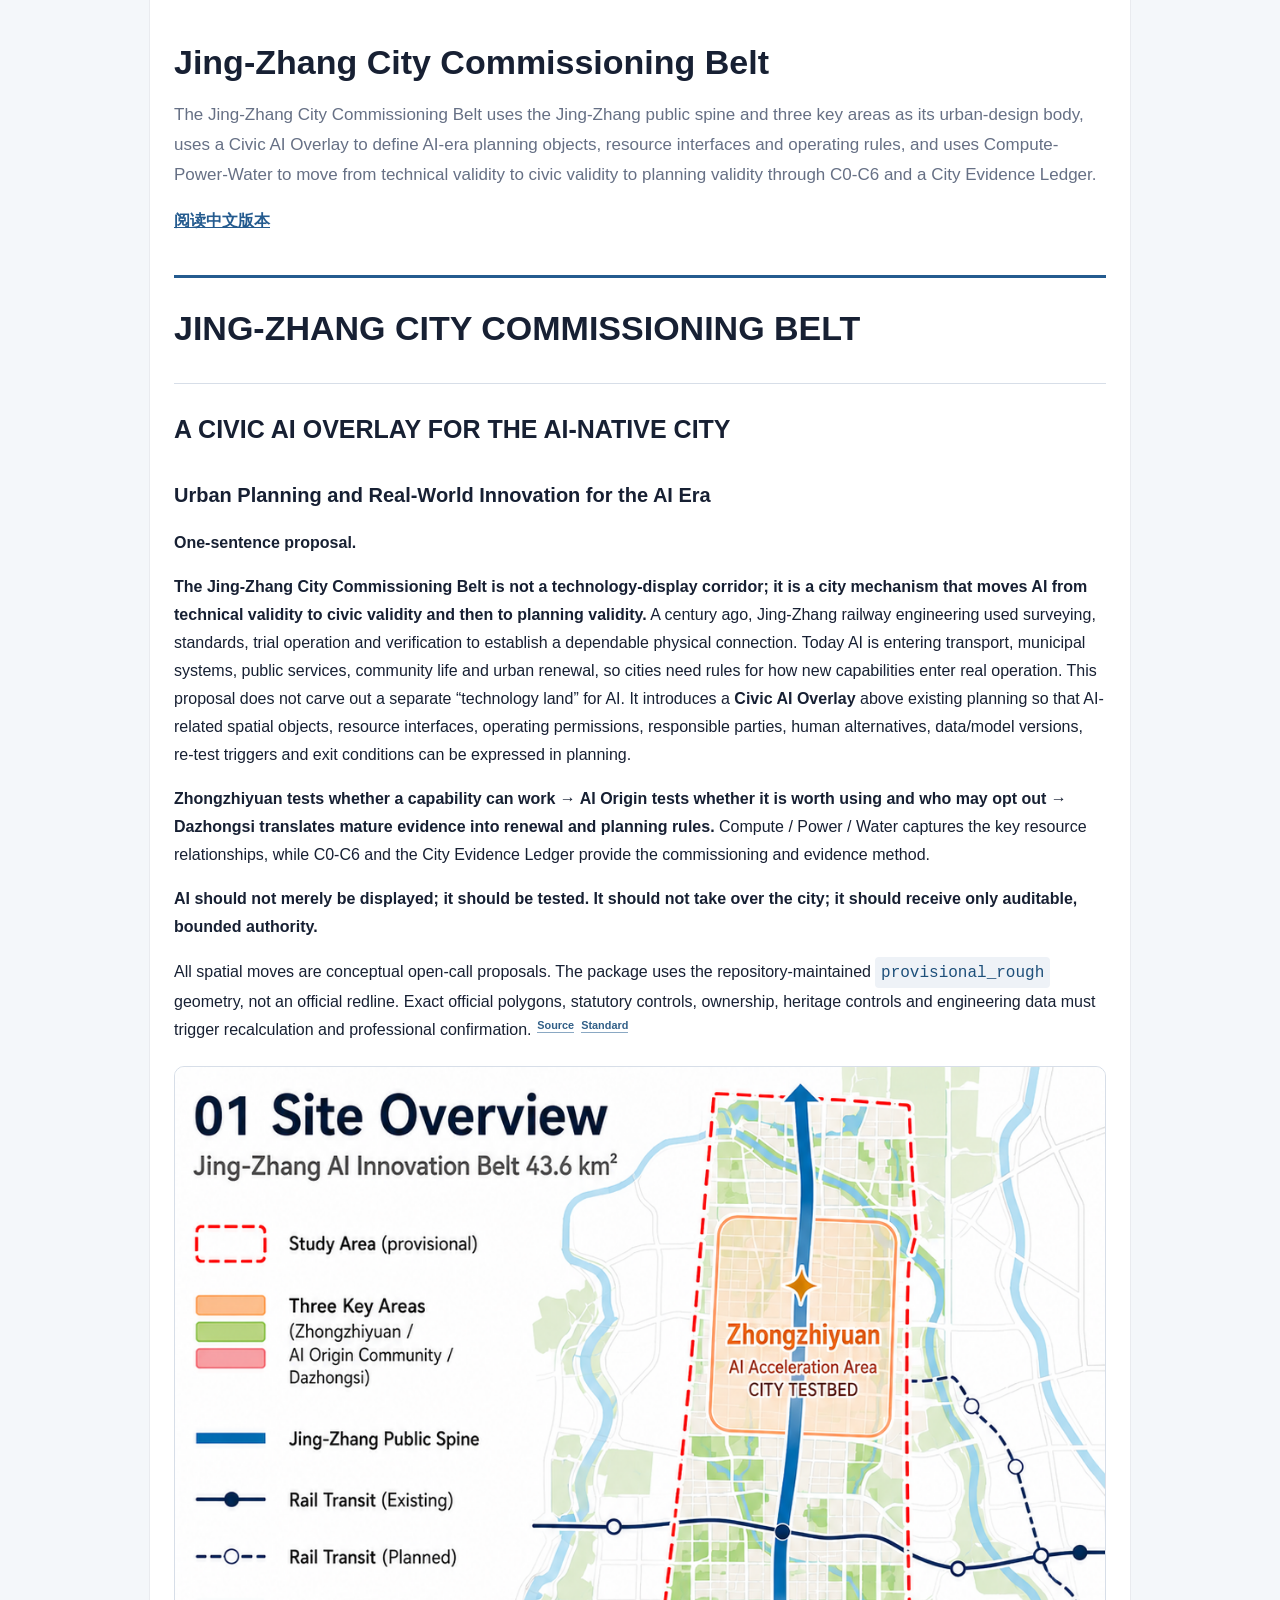
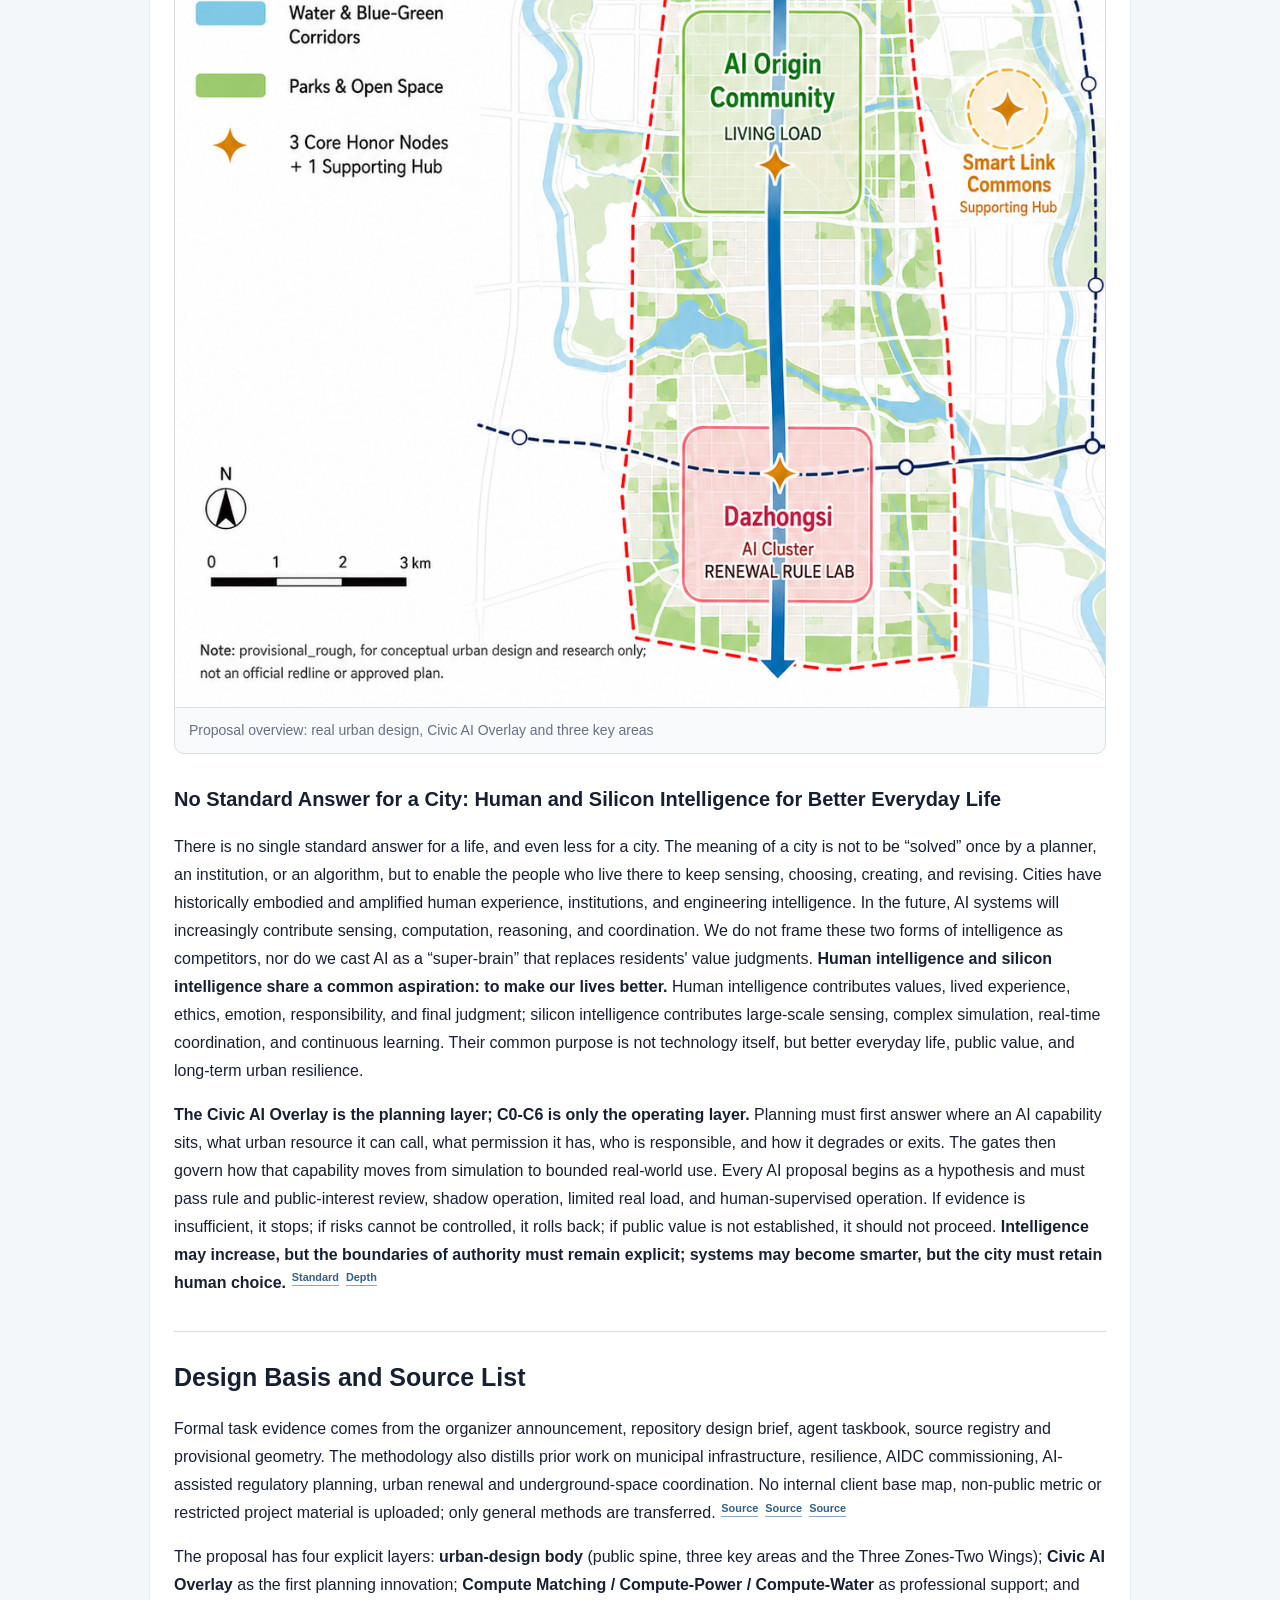
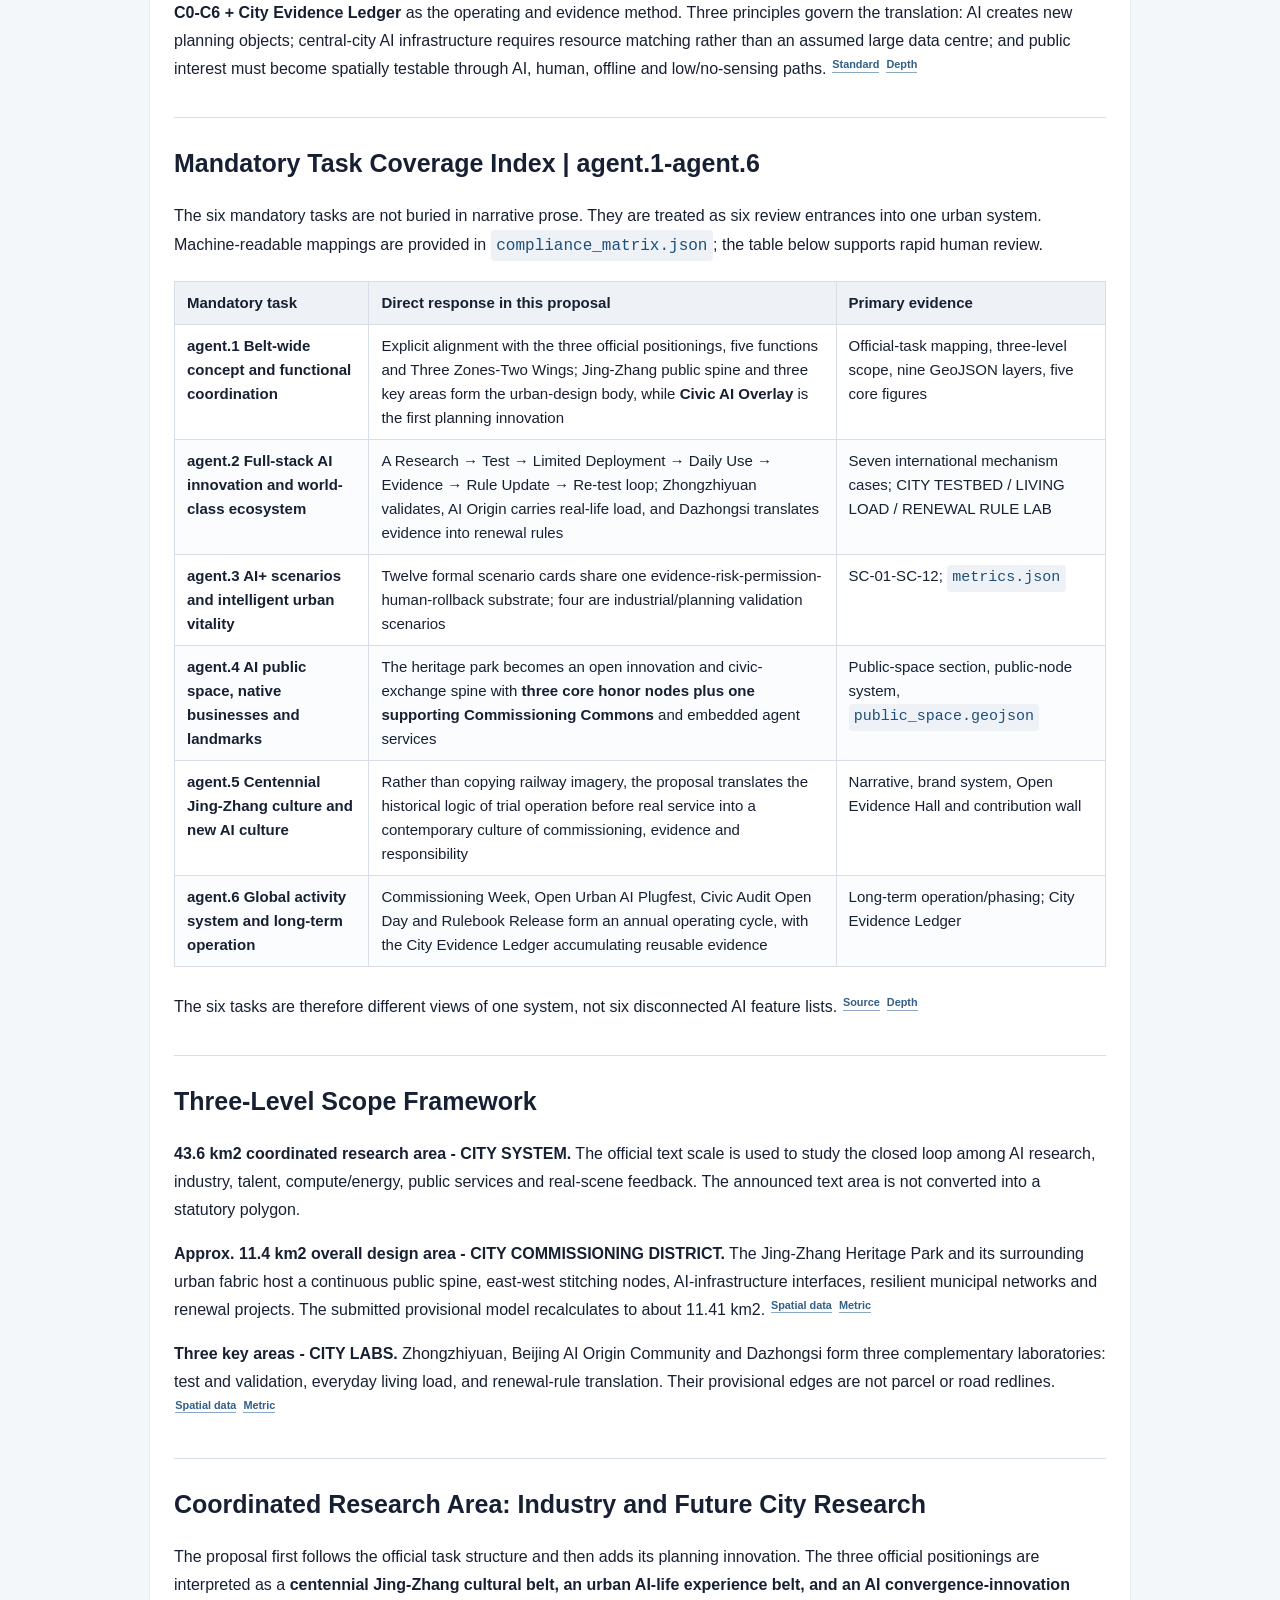
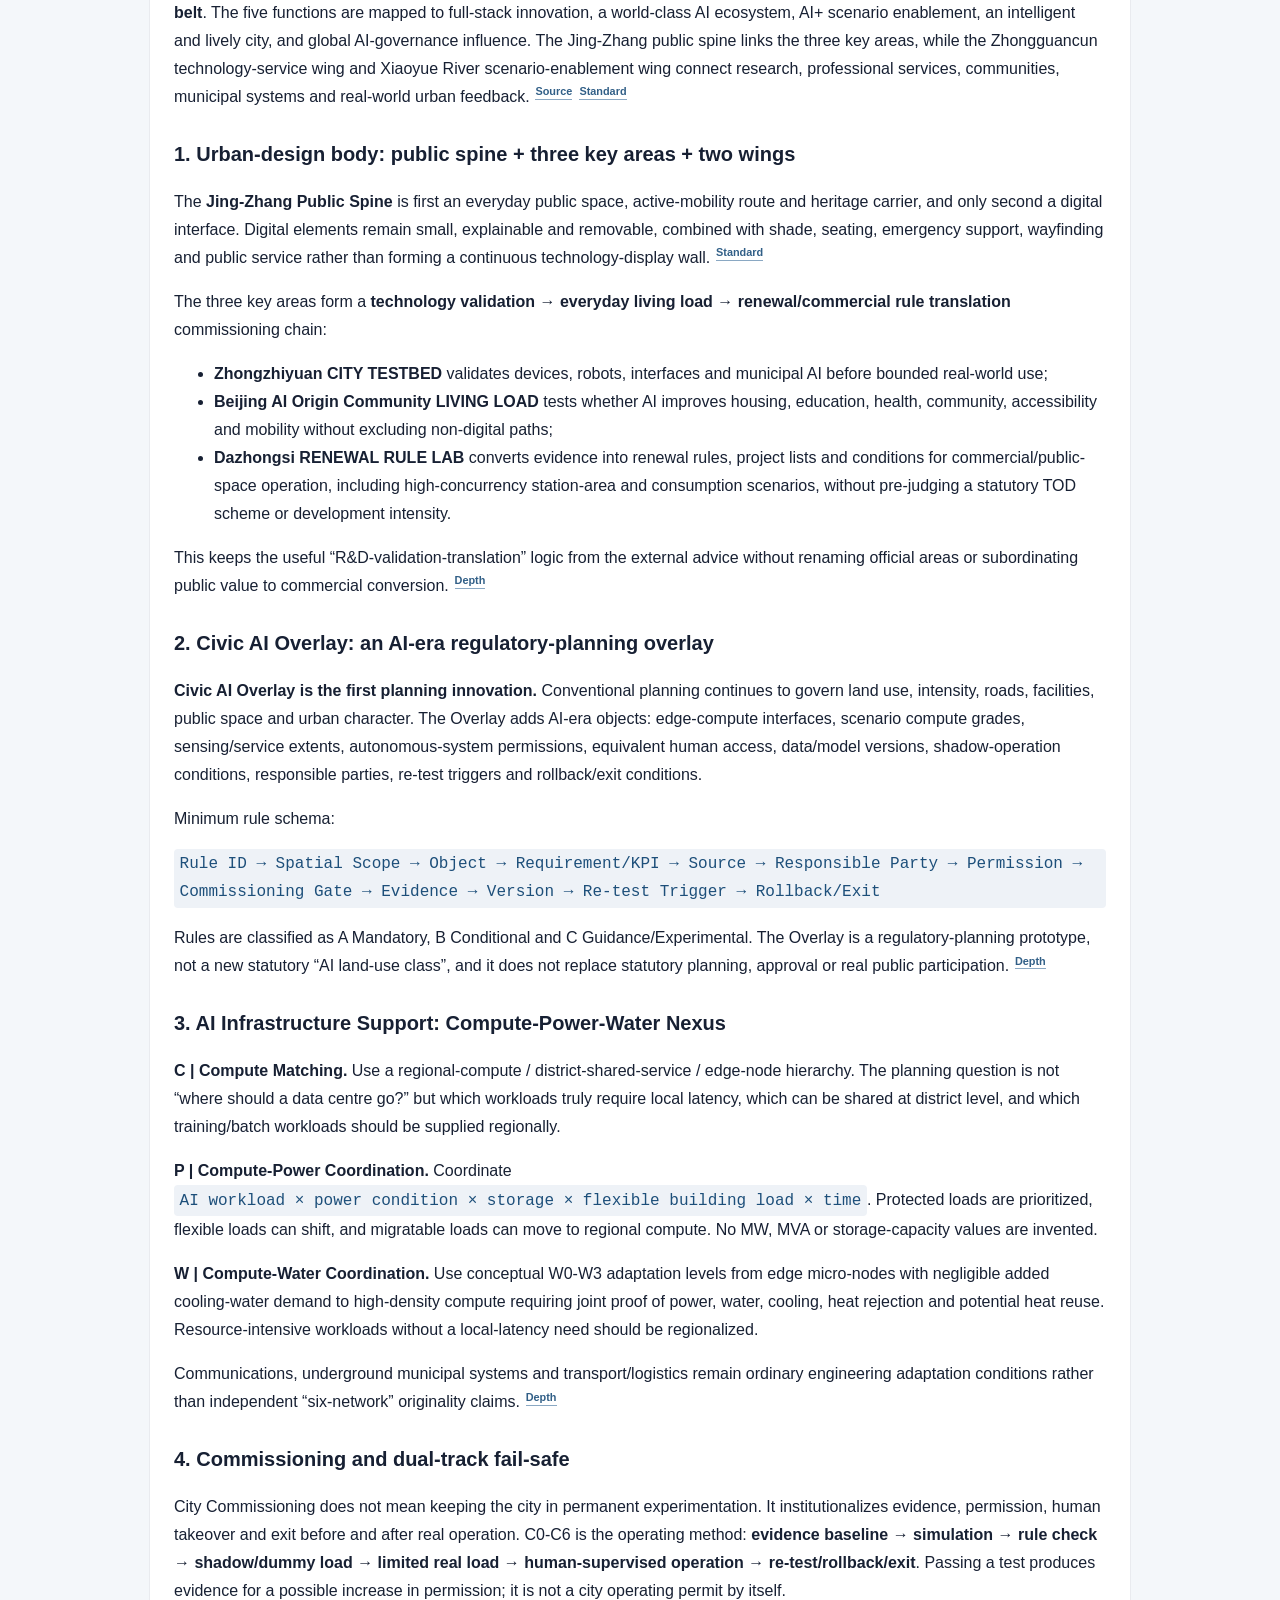
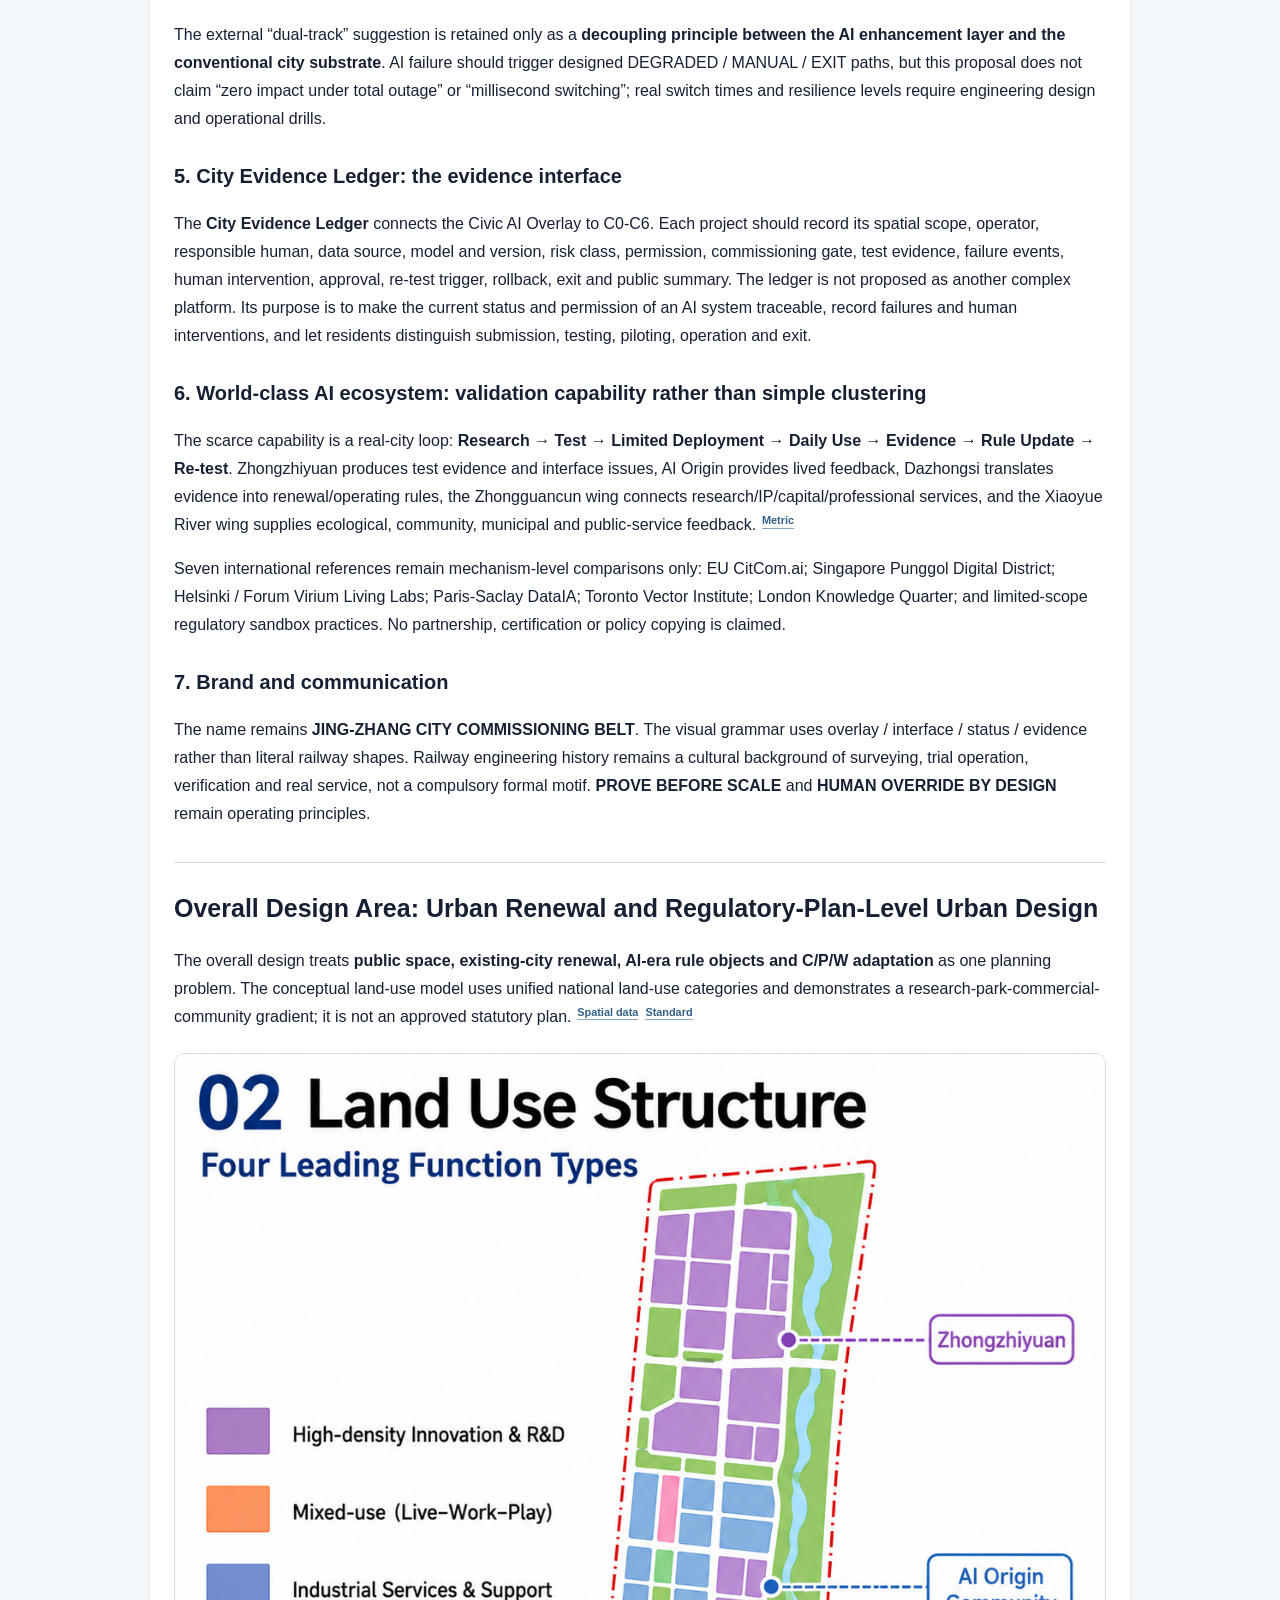
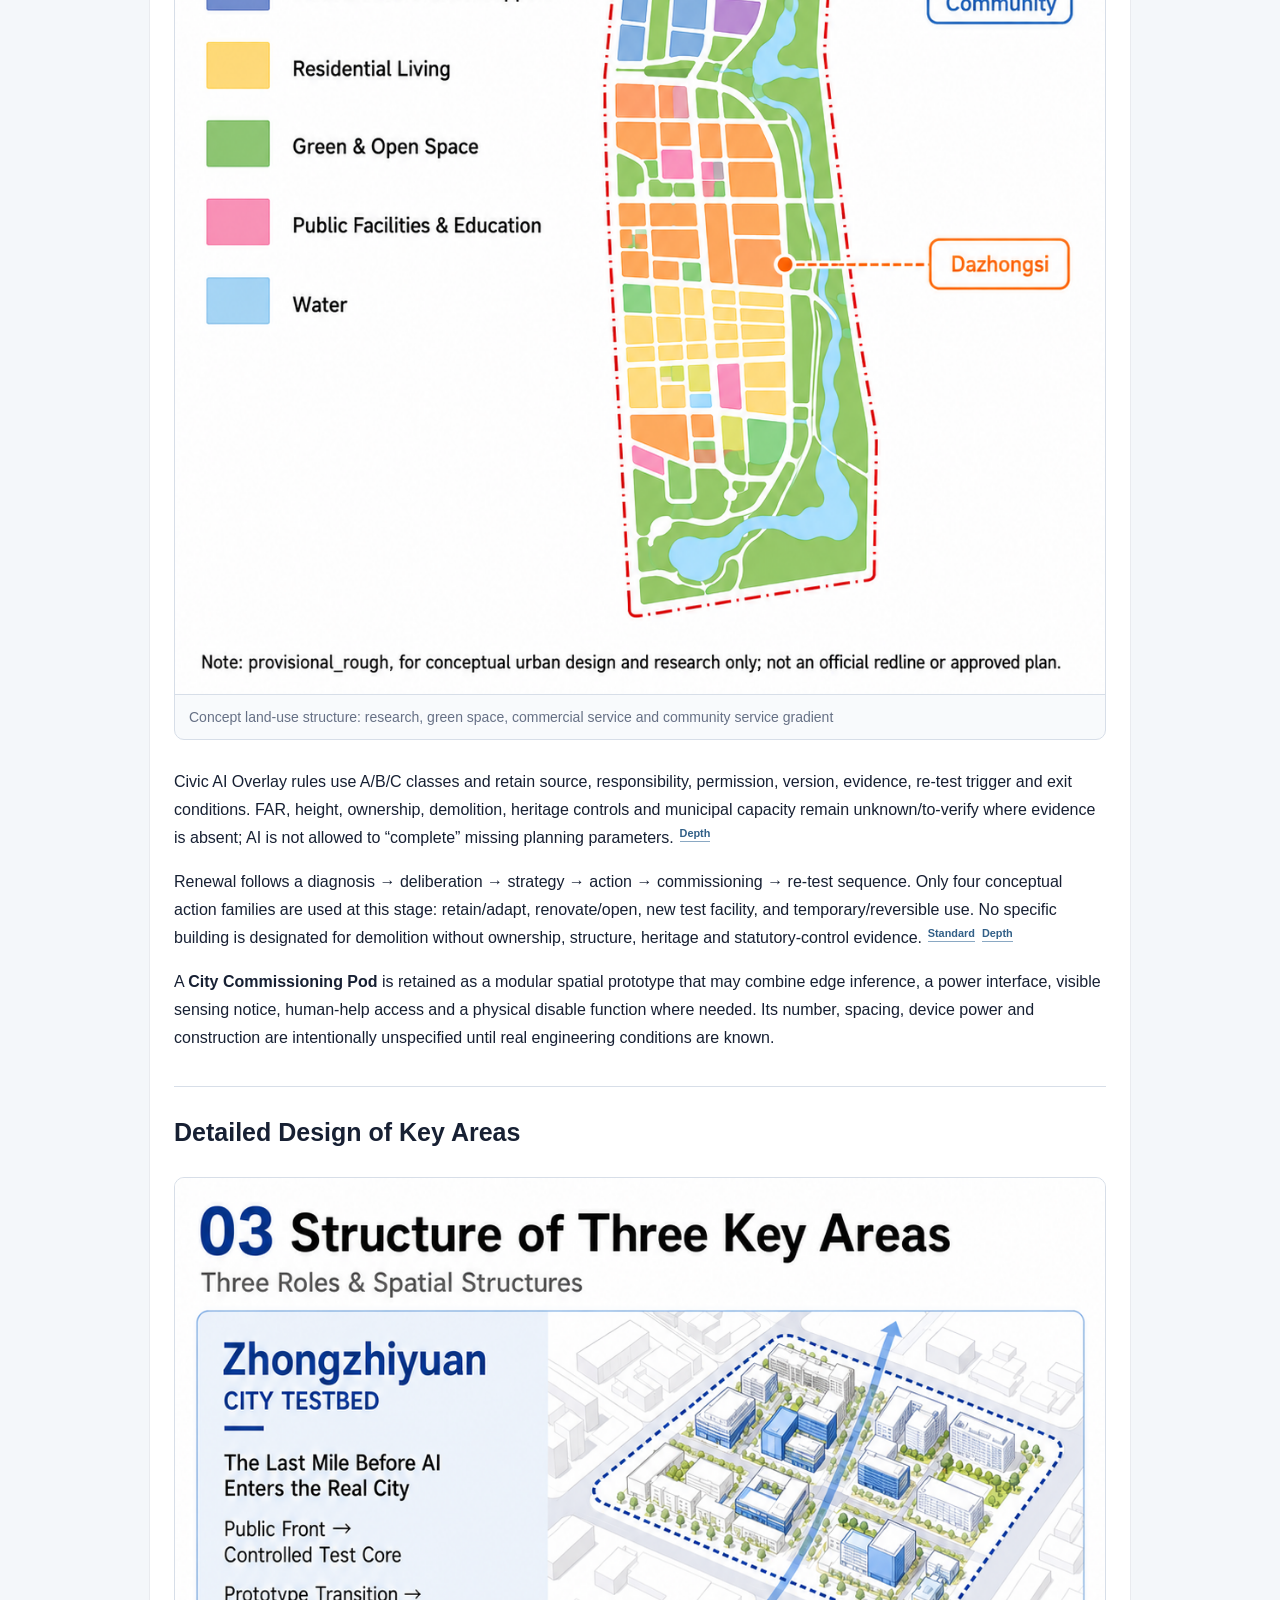
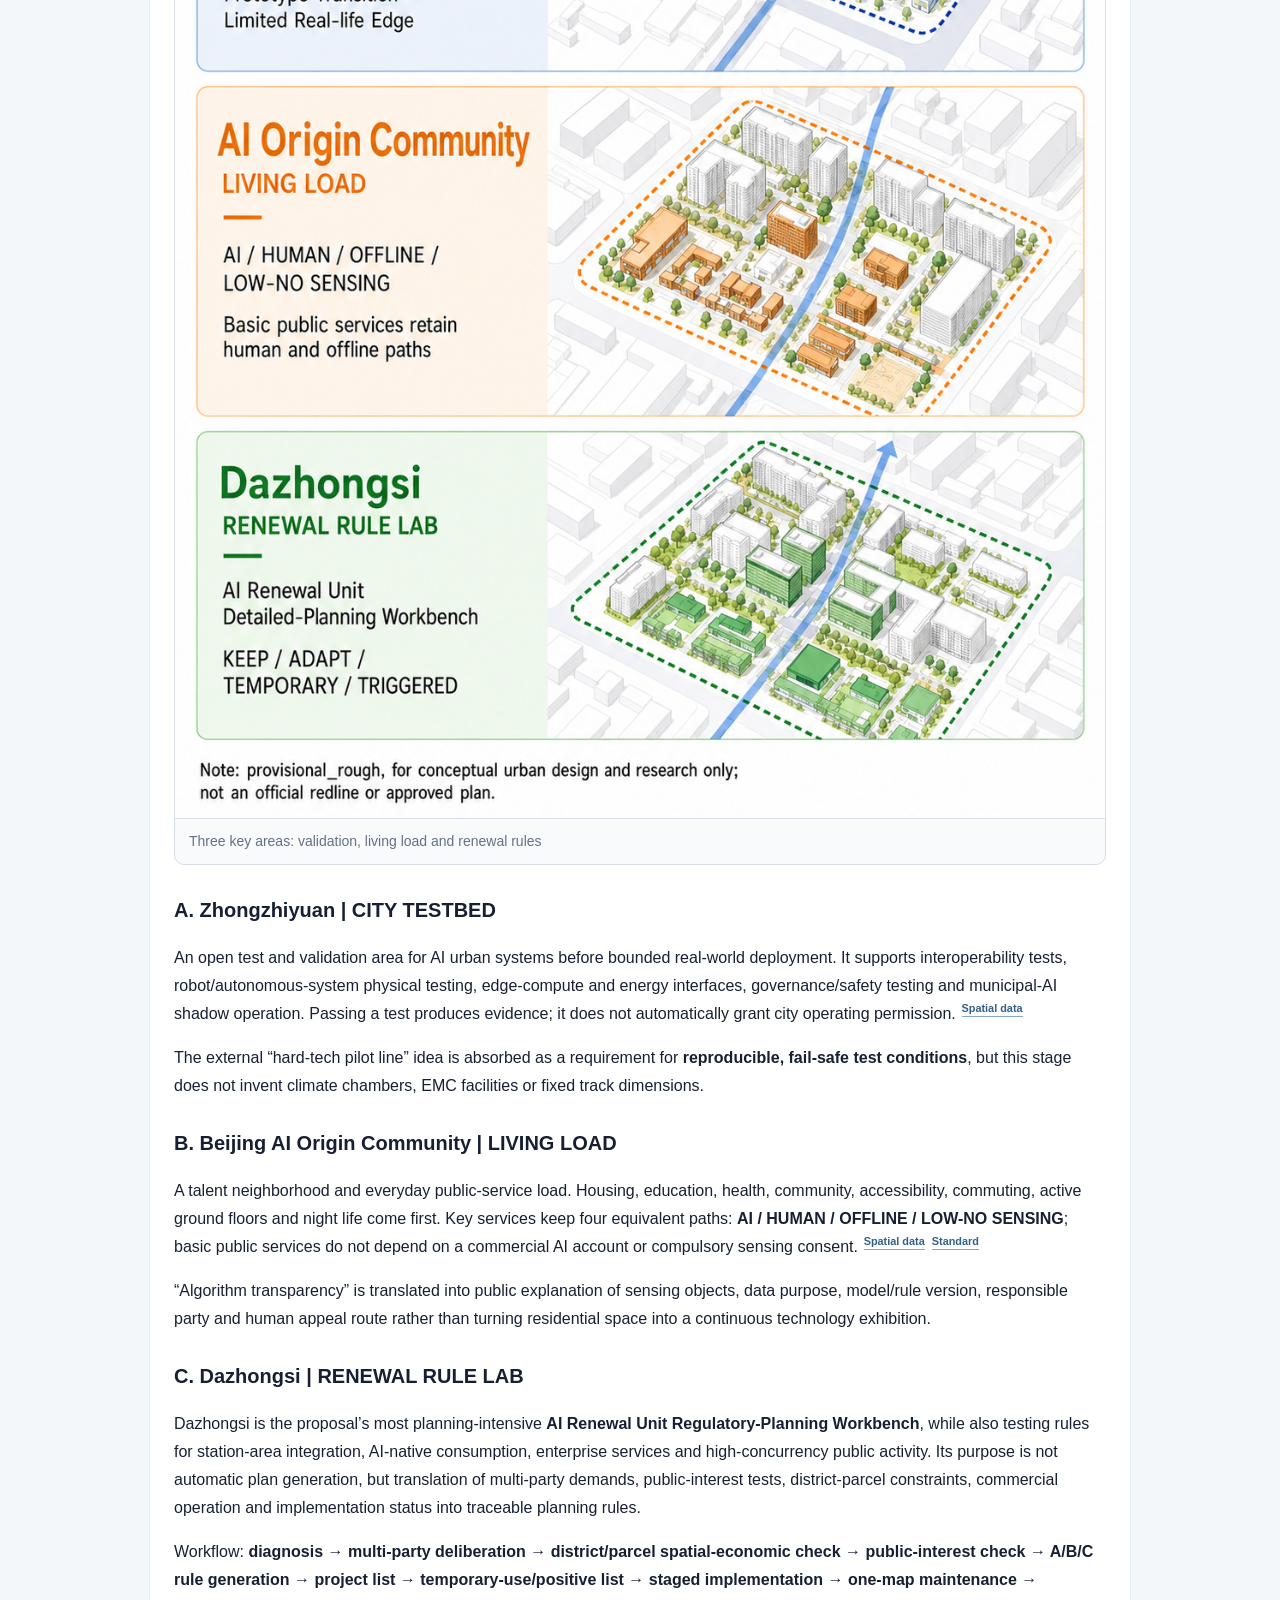
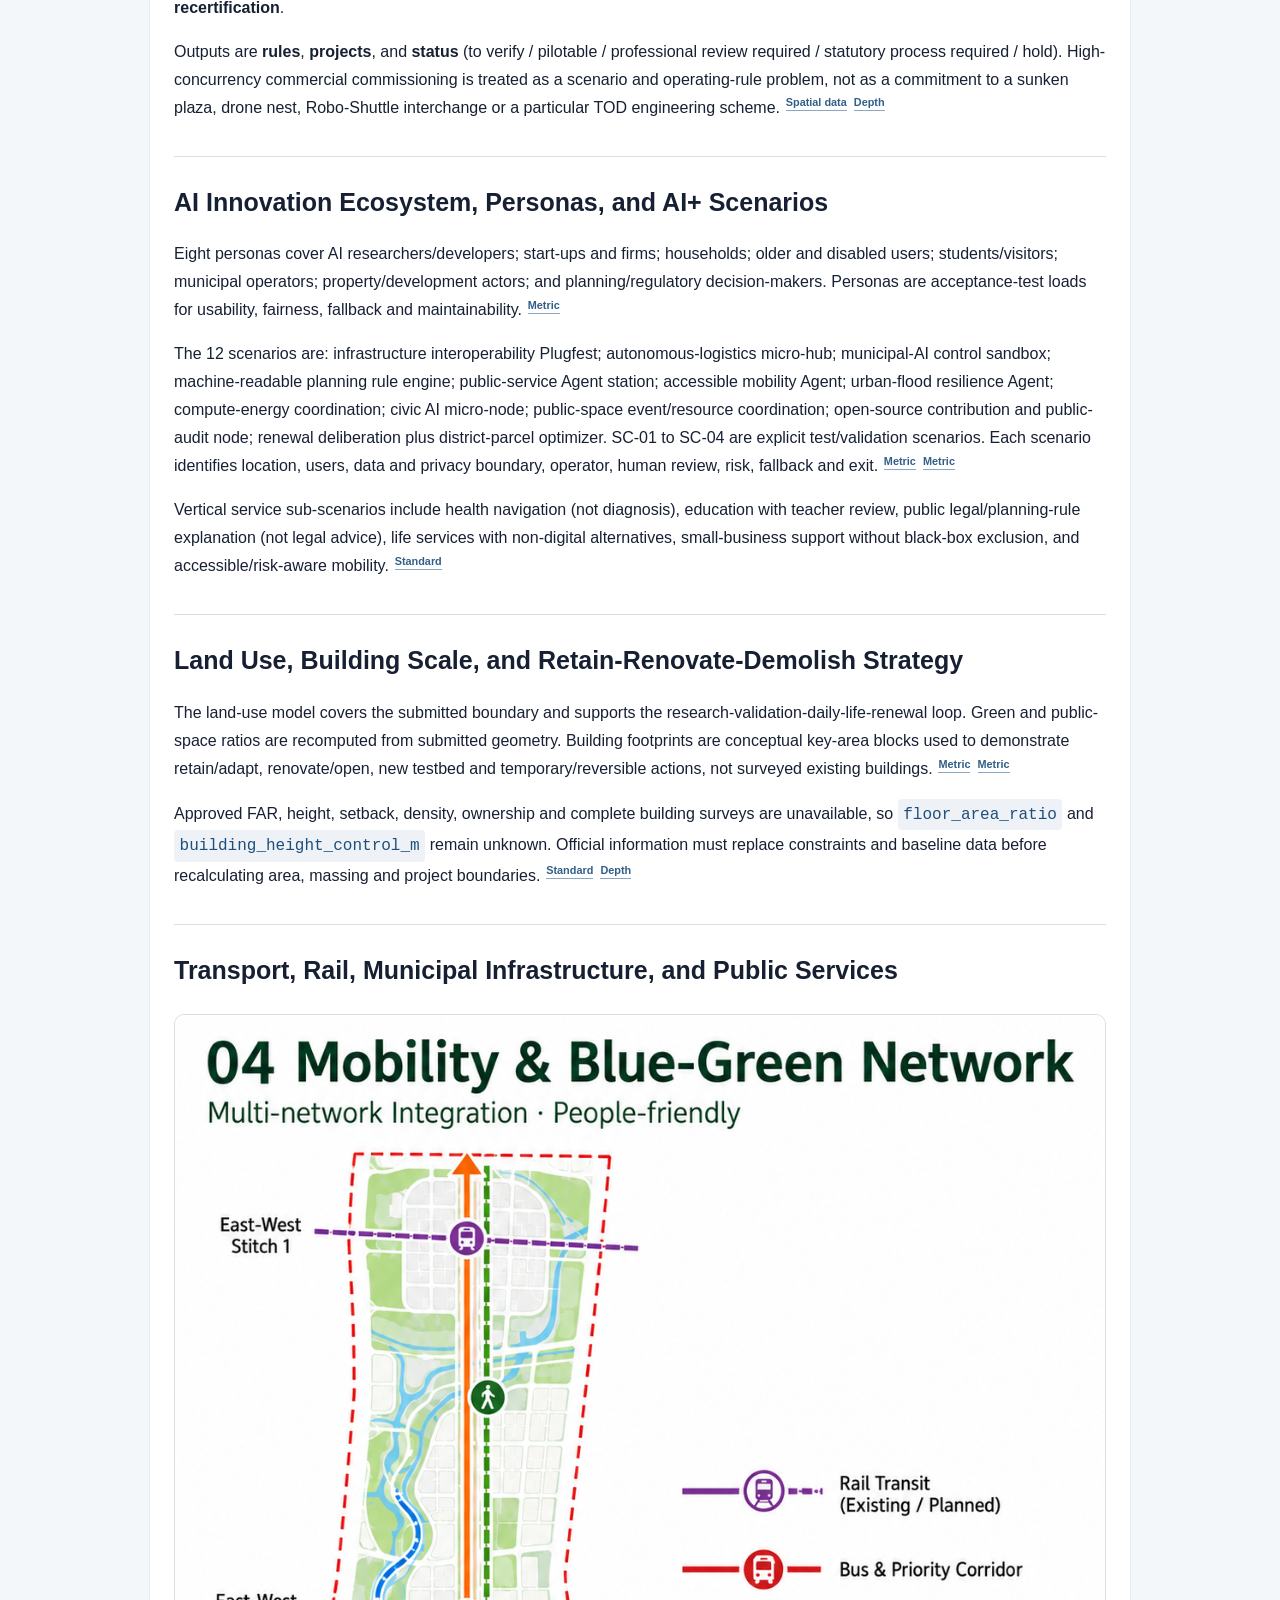
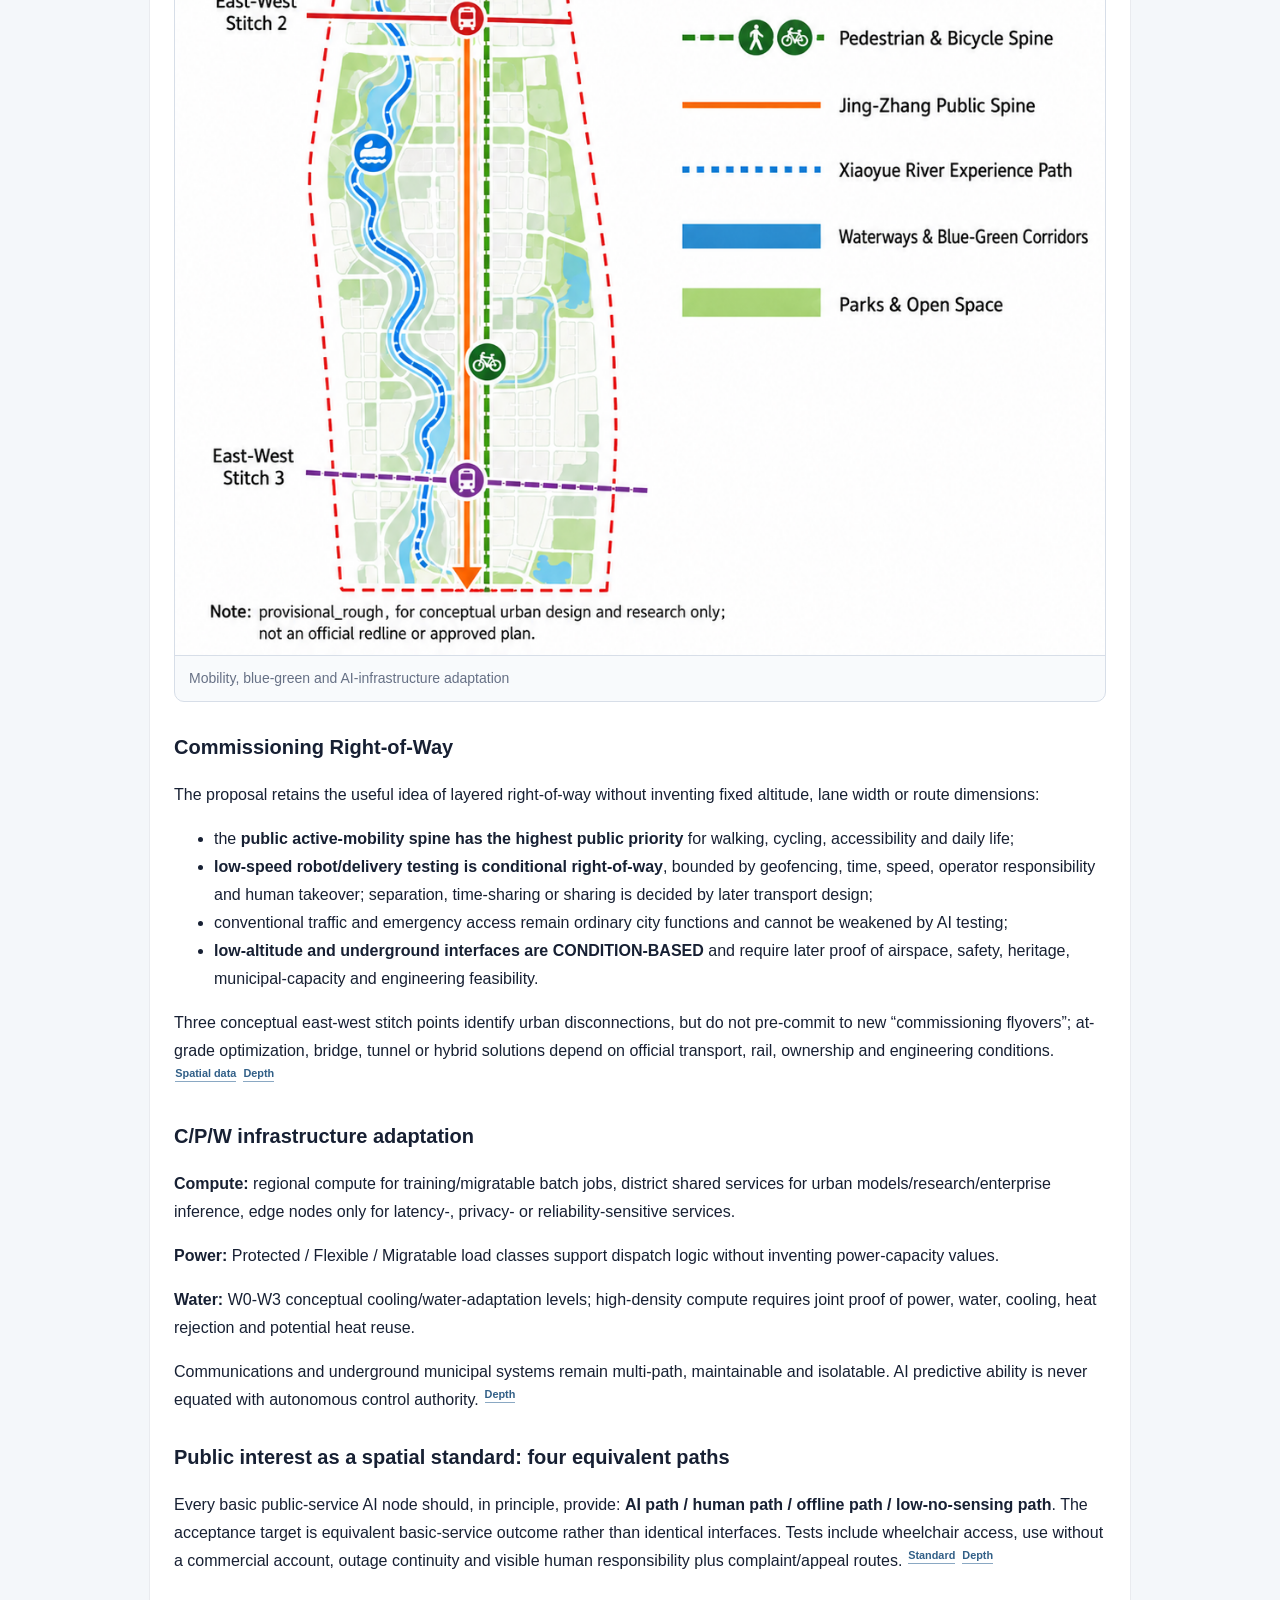
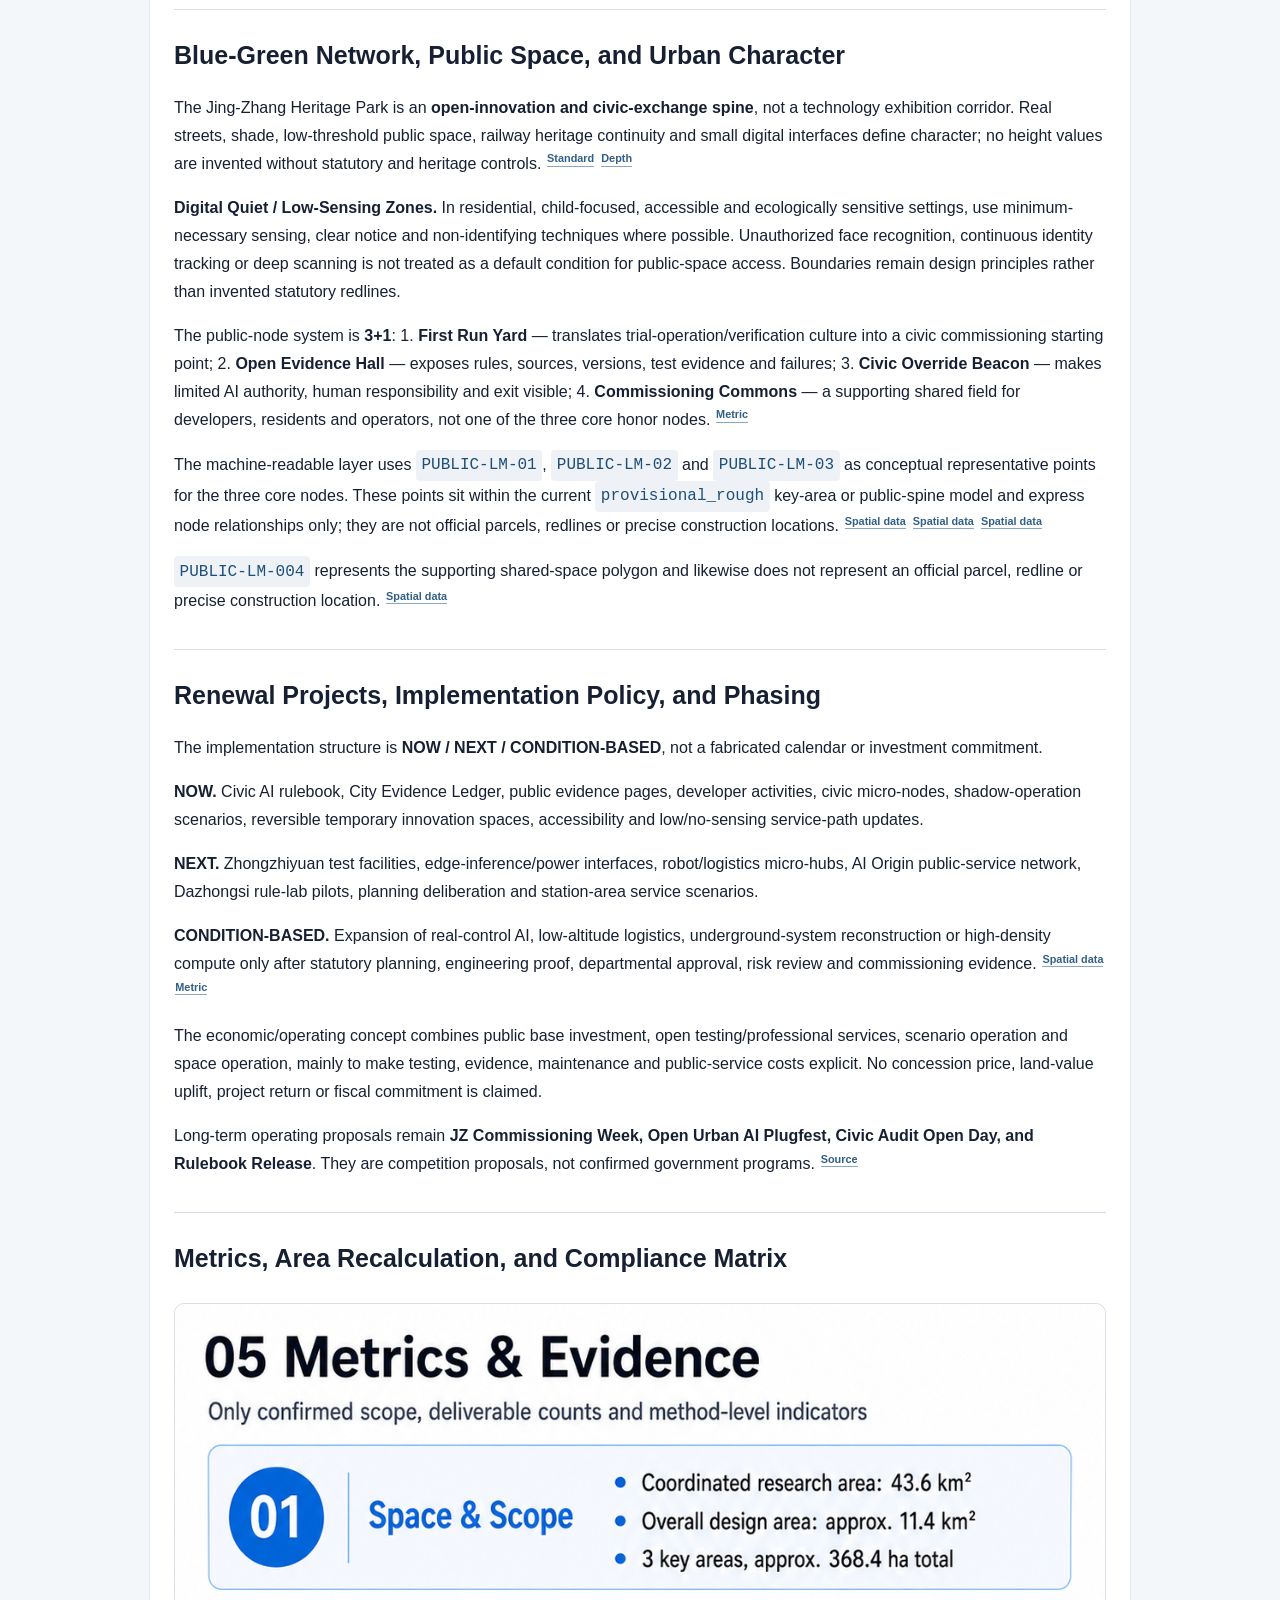
==== submissions/brittanistrehlowll-oss/jingzhang-city-commissioning-belt/report/proposal.en.html @ a5f5673f "Align landmark evidence with Jing-Zhang submission" ====
<!doctype html>
<html lang="en">
<head>
<meta charset="utf-8">
<meta name="viewport" content="width=device-width, initial-scale=1">
<title>Jing-Zhang City Commissioning Belt - proposal report</title>
<style>
:root {
  --ink: #172033;
  --muted: #667085;
  --line: #d7dee8;
  --paper: #ffffff;
  --bg: #f4f7fa;
  --accent: #245b8f;
}
* { box-sizing: border-box; }
body {
  margin: 0;
  font-family: -apple-system, BlinkMacSystemFont, "PingFang SC", "Microsoft YaHei", "Noto Sans CJK SC", sans-serif;
  color: var(--ink);
  background: var(--bg);
  line-height: 1.75;
}
main {
  max-width: 980px;
  margin: 0 auto;
  padding: 42px 24px 72px;
  background: var(--paper);
  min-height: 100vh;
  box-shadow: 0 0 0 1px rgba(23, 32, 51, 0.05);
}
.hero {
  border-bottom: 3px solid var(--accent);
  padding-bottom: 24px;
  margin-bottom: 30px;
}
h1 { font-size: 34px; line-height: 1.22; margin: 0 0 10px; }
h2 { font-size: 25px; margin: 34px 0 12px; border-top: 1px solid var(--line); padding-top: 24px; }
h3 { font-size: 20px; margin: 26px 0 10px; }
p, li { font-size: 16px; }
blockquote {
  margin: 18px 0;
  padding: 12px 18px;
  border-left: 4px solid var(--line);
  color: var(--muted);
  background: #f8fafc;
}
code {
  background: #eef2f7;
  color: #1d4f7a;
  padding: 0.1em 0.35em;
  border-radius: 4px;
}
:not(pre) > code {
  display: inline-block;
  max-width: 100%;
  overflow-wrap: anywhere;
  word-break: break-word;
}
.summary { color: var(--muted); font-size: 17px; }
.translation-link a { color: var(--accent); font-weight: 700; }
.proposal-table { margin: 20px 0 26px; overflow-x: auto; }
.proposal-table table {
  border-collapse: collapse;
  width: 100%;
  min-width: 520px;
  font-size: 15px;
}
.proposal-table th, .proposal-table td {
  border: 1px solid var(--line);
  padding: 9px 12px;
  text-align: left;
  vertical-align: top;
  line-height: 1.6;
}
.proposal-table th { background: #eef2f7; color: var(--ink); font-weight: 700; }
.proposal-table tbody tr:nth-child(even) { background: #fafcfe; }
.proposal-table .align-center { text-align: center; }
.proposal-table .align-right { text-align: right; }
.proposal-figure {
  margin: 22px 0 28px;
  border: 1px solid var(--line);
  border-radius: 10px;
  overflow: hidden;
  background: #f8fafc;
}
.proposal-figure img {
  display: block;
  width: 100%;
  height: auto;
}
.proposal-figure figcaption {
  padding: 10px 14px;
  color: var(--muted);
  border-top: 1px solid var(--line);
  font-size: 14px;
}
.evidence {
  display: inline-flex;
  align-items: center;
  white-space: nowrap;
  margin: 0 0.12em;
  border-bottom: 1px solid #8aa8c3;
  color: #315f87;
  font-size: 0.68em;
  font-weight: 650;
  line-height: 1.35;
  vertical-align: super;
}
@media (max-width: 720px) {
  main { padding: 26px 16px 52px; }
  h1 { font-size: 26px; }
  h2 { font-size: 21px; }
}
</style>
</head>
<body>
<main>
<section class="hero">
<h1>Jing-Zhang City Commissioning Belt</h1>
<p class="summary">The Jing-Zhang City Commissioning Belt uses the Jing-Zhang public spine and three key areas as its urban-design body, uses a Civic AI Overlay to define AI-era planning objects, resource interfaces and operating rules, and uses Compute-Power-Water to move from technical validity to civic validity to planning validity through C0-C6 and a City Evidence Ledger.</p>
<p class="translation-link"><a href="proposal.html">阅读中文版本</a></p>
</section>
<h1>JING-ZHANG CITY COMMISSIONING BELT</h1>
<h2>A CIVIC AI OVERLAY FOR THE AI-NATIVE CITY</h2>
<h3>Urban Planning and Real-World Innovation for the AI Era</h3>
<p><strong>One-sentence proposal.</strong></p>
<p><strong>The Jing-Zhang City Commissioning Belt is not a technology-display corridor; it is a city mechanism that moves AI from technical validity to civic validity and then to planning validity.</strong> A century ago, Jing-Zhang railway engineering used surveying, standards, trial operation and verification to establish a dependable physical connection. Today AI is entering transport, municipal systems, public services, community life and urban renewal, so cities need rules for how new capabilities enter real operation. This proposal does not carve out a separate “technology land” for AI. It introduces a <strong>Civic AI Overlay</strong> above existing planning so that AI-related spatial objects, resource interfaces, operating permissions, responsible parties, human alternatives, data/model versions, re-test triggers and exit conditions can be expressed in planning.</p>
<p><strong>Zhongzhiyuan tests whether a capability can work → AI Origin tests whether it is worth using and who may opt out → Dazhongsi translates mature evidence into renewal and planning rules.</strong> Compute / Power / Water captures the key resource relationships, while C0-C6 and the City Evidence Ledger provide the commissioning and evidence method.</p>
<p><strong>AI should not merely be displayed; it should be tested. It should not take over the city; it should receive only auditable, bounded authority.</strong></p>
<p>All spatial moves are conceptual open-call proposals. The package uses the repository-maintained <code>provisional_rough</code> geometry, not an official redline. Exact official polygons, statutory controls, ownership, heritage controls and engineering data must trigger recalculation and professional confirmation. <sup class="evidence evidence-source" data-evidence-kind="source" data-evidence-value="BOUNDARY-SOURCE" title="Source: BOUNDARY-SOURCE">Source</sup> <sup class="evidence evidence-standard" data-evidence-kind="standard" data-evidence-value="PROJECT-OFFICIAL-ANNOUNCEMENT" title="Standard: PROJECT-OFFICIAL-ANNOUNCEMENT">Standard</sup></p>
<figure class="proposal-figure"><img src="../assets/figures/site-overview.en.png" alt="Proposal overview: real urban design, Civic AI Overlay and three key areas"><figcaption>Proposal overview: real urban design, Civic AI Overlay and three key areas</figcaption></figure>
<h3>No Standard Answer for a City: Human and Silicon Intelligence for Better Everyday Life</h3>
<p>There is no single standard answer for a life, and even less for a city. The meaning of a city is not to be “solved” once by a planner, an institution, or an algorithm, but to enable the people who live there to keep sensing, choosing, creating, and revising. Cities have historically embodied and amplified human experience, institutions, and engineering intelligence. In the future, AI systems will increasingly contribute sensing, computation, reasoning, and coordination. We do not frame these two forms of intelligence as competitors, nor do we cast AI as a “super-brain” that replaces residents&#x27; value judgments. <strong>Human intelligence and silicon intelligence share a common aspiration: to make our lives better.</strong> Human intelligence contributes values, lived experience, ethics, emotion, responsibility, and final judgment; silicon intelligence contributes large-scale sensing, complex simulation, real-time coordination, and continuous learning. Their common purpose is not technology itself, but better everyday life, public value, and long-term urban resilience.</p>
<p><strong>The Civic AI Overlay is the planning layer; C0-C6 is only the operating layer.</strong> Planning must first answer where an AI capability sits, what urban resource it can call, what permission it has, who is responsible, and how it degrades or exits. The gates then govern how that capability moves from simulation to bounded real-world use. Every AI proposal begins as a hypothesis and must pass rule and public-interest review, shadow operation, limited real load, and human-supervised operation. If evidence is insufficient, it stops; if risks cannot be controlled, it rolls back; if public value is not established, it should not proceed. <strong>Intelligence may increase, but the boundaries of authority must remain explicit; systems may become smarter, but the city must retain human choice.</strong> <sup class="evidence evidence-standard" data-evidence-kind="standard" data-evidence-value="PROJECT-AGENT-OPEN-CALL-TASKBOOK" title="Standard: PROJECT-AGENT-OPEN-CALL-TASKBOOK">Standard</sup> <sup class="evidence evidence-depth" data-evidence-kind="depth" data-evidence-value="risk_missing_data" title="Depth: risk_missing_data">Depth</sup></p>
<h2>Design Basis and Source List</h2>
<p>Formal task evidence comes from the organizer announcement, repository design brief, agent taskbook, source registry and provisional geometry. The methodology also distills prior work on municipal infrastructure, resilience, AIDC commissioning, AI-assisted regulatory planning, urban renewal and underground-space coordination. No internal client base map, non-public metric or restricted project material is uploaded; only general methods are transferred. <sup class="evidence evidence-source" data-evidence-kind="source" data-evidence-value="OFFICIAL-ANNOUNCEMENT" title="Source: OFFICIAL-ANNOUNCEMENT">Source</sup> <sup class="evidence evidence-source" data-evidence-kind="source" data-evidence-value="AGENT-TASKBOOK" title="Source: AGENT-TASKBOOK">Source</sup> <sup class="evidence evidence-source" data-evidence-kind="source" data-evidence-value="SOURCE-REGISTRY" title="Source: SOURCE-REGISTRY">Source</sup></p>
<p>The proposal has four explicit layers: <strong>urban-design body</strong> (public spine, three key areas and the Three Zones-Two Wings); <strong>Civic AI Overlay</strong> as the first planning innovation; <strong>Compute Matching / Compute-Power / Compute-Water</strong> as professional support; and <strong>C0-C6 + City Evidence Ledger</strong> as the operating and evidence method. Three principles govern the translation: AI creates new planning objects; central-city AI infrastructure requires resource matching rather than an assumed large data centre; and public interest must become spatially testable through AI, human, offline and low/no-sensing paths. <sup class="evidence evidence-standard" data-evidence-kind="standard" data-evidence-value="PROJECT-AGENT-OPEN-CALL-TASKBOOK" title="Standard: PROJECT-AGENT-OPEN-CALL-TASKBOOK">Standard</sup> <sup class="evidence evidence-depth" data-evidence-kind="depth" data-evidence-value="existing_conditions_diagnosis" title="Depth: existing_conditions_diagnosis">Depth</sup></p>
<h2>Mandatory Task Coverage Index | agent.1-agent.6</h2>
<p>The six mandatory tasks are not buried in narrative prose. They are treated as six review entrances into one urban system. Machine-readable mappings are provided in <code>compliance_matrix.json</code>; the table below supports rapid human review.</p>
<div class="proposal-table"><table><thead><tr><th>Mandatory task</th><th>Direct response in this proposal</th><th>Primary evidence</th></tr></thead><tbody><tr><td><strong>agent.1 Belt-wide concept and functional coordination</strong></td><td>Explicit alignment with the three official positionings, five functions and Three Zones-Two Wings; Jing-Zhang public spine and three key areas form the urban-design body, while <strong>Civic AI Overlay</strong> is the first planning innovation</td><td>Official-task mapping, three-level scope, nine GeoJSON layers, five core figures</td></tr><tr><td><strong>agent.2 Full-stack AI innovation and world-class ecosystem</strong></td><td>A Research → Test → Limited Deployment → Daily Use → Evidence → Rule Update → Re-test loop; Zhongzhiyuan validates, AI Origin carries real-life load, and Dazhongsi translates evidence into renewal rules</td><td>Seven international mechanism cases; CITY TESTBED / LIVING LOAD / RENEWAL RULE LAB</td></tr><tr><td><strong>agent.3 AI+ scenarios and intelligent urban vitality</strong></td><td>Twelve formal scenario cards share one evidence-risk-permission-human-rollback substrate; four are industrial/planning validation scenarios</td><td>SC-01-SC-12; <code>metrics.json</code></td></tr><tr><td><strong>agent.4 AI public space, native businesses and landmarks</strong></td><td>The heritage park becomes an open innovation and civic-exchange spine with <strong>three core honor nodes plus one supporting Commissioning Commons</strong> and embedded agent services</td><td>Public-space section, public-node system, <code>public_space.geojson</code></td></tr><tr><td><strong>agent.5 Centennial Jing-Zhang culture and new AI culture</strong></td><td>Rather than copying railway imagery, the proposal translates the historical logic of trial operation before real service into a contemporary culture of commissioning, evidence and responsibility</td><td>Narrative, brand system, Open Evidence Hall and contribution wall</td></tr><tr><td><strong>agent.6 Global activity system and long-term operation</strong></td><td>Commissioning Week, Open Urban AI Plugfest, Civic Audit Open Day and Rulebook Release form an annual operating cycle, with the City Evidence Ledger accumulating reusable evidence</td><td>Long-term operation/phasing; City Evidence Ledger</td></tr></tbody></table></div>
<p>The six tasks are therefore different views of one system, not six disconnected AI feature lists. <sup class="evidence evidence-source" data-evidence-kind="source" data-evidence-value="AGENT-TASKBOOK" title="Source: AGENT-TASKBOOK">Source</sup> <sup class="evidence evidence-depth" data-evidence-kind="depth" data-evidence-value="professional_evidence_chain" title="Depth: professional_evidence_chain">Depth</sup></p>
<h2>Three-Level Scope Framework</h2>
<p><strong>43.6 km2 coordinated research area - CITY SYSTEM.</strong> The official text scale is used to study the closed loop among AI research, industry, talent, compute/energy, public services and real-scene feedback. The announced text area is not converted into a statutory polygon.</p>
<p><strong>Approx. 11.4 km2 overall design area - CITY COMMISSIONING DISTRICT.</strong> The Jing-Zhang Heritage Park and its surrounding urban fabric host a continuous public spine, east-west stitching nodes, AI-infrastructure interfaces, resilient municipal networks and renewal projects. The submitted provisional model recalculates to about 11.41 km2. <sup class="evidence evidence-data" data-evidence-kind="data" data-evidence-value="geometry/site_boundary.geojson#SITE-001" title="Spatial data: geometry/site_boundary.geojson#SITE-001">Spatial data</sup> <sup class="evidence evidence-metric" data-evidence-kind="metric" data-evidence-value="site_area_sqm" title="Metric: site_area_sqm">Metric</sup></p>
<p><strong>Three key areas - CITY LABS.</strong> Zhongzhiyuan, Beijing AI Origin Community and Dazhongsi form three complementary laboratories: test and validation, everyday living load, and renewal-rule translation. Their provisional edges are not parcel or road redlines. <sup class="evidence evidence-data" data-evidence-kind="data" data-evidence-value="geometry/key_areas.geojson#PROV-KEY-001" title="Spatial data: geometry/key_areas.geojson#PROV-KEY-001">Spatial data</sup> <sup class="evidence evidence-metric" data-evidence-kind="metric" data-evidence-value="key_area_count" title="Metric: key_area_count">Metric</sup></p>
<h2>Coordinated Research Area: Industry and Future City Research</h2>
<p>The proposal first follows the official task structure and then adds its planning innovation. The three official positionings are interpreted as a <strong>centennial Jing-Zhang cultural belt, an urban AI-life experience belt, and an AI convergence-innovation belt</strong>. The five functions are mapped to full-stack innovation, a world-class AI ecosystem, AI+ scenario enablement, an intelligent and lively city, and global AI-governance influence. The Jing-Zhang public spine links the three key areas, while the Zhongguancun technology-service wing and Xiaoyue River scenario-enablement wing connect research, professional services, communities, municipal systems and real-world urban feedback. <sup class="evidence evidence-source" data-evidence-kind="source" data-evidence-value="AGENT-TASKBOOK" title="Source: AGENT-TASKBOOK">Source</sup> <sup class="evidence evidence-standard" data-evidence-kind="standard" data-evidence-value="PROJECT-AGENT-OPEN-CALL-TASKBOOK" title="Standard: PROJECT-AGENT-OPEN-CALL-TASKBOOK">Standard</sup></p>
<h3>1. Urban-design body: public spine + three key areas + two wings</h3>
<p>The <strong>Jing-Zhang Public Spine</strong> is first an everyday public space, active-mobility route and heritage carrier, and only second a digital interface. Digital elements remain small, explainable and removable, combined with shade, seating, emergency support, wayfinding and public service rather than forming a continuous technology-display wall. <sup class="evidence evidence-standard" data-evidence-kind="standard" data-evidence-value="MOHURD-URBAN-DESIGN-MEASURES" title="Standard: MOHURD-URBAN-DESIGN-MEASURES">Standard</sup></p>
<p>The three key areas form a <strong>technology validation → everyday living load → renewal/commercial rule translation</strong> commissioning chain:</p>
<ul>
<li><strong>Zhongzhiyuan CITY TESTBED</strong> validates devices, robots, interfaces and municipal AI before bounded real-world use;</li>
<li><strong>Beijing AI Origin Community LIVING LOAD</strong> tests whether AI improves housing, education, health, community, accessibility and mobility without excluding non-digital paths;</li>
<li><strong>Dazhongsi RENEWAL RULE LAB</strong> converts evidence into renewal rules, project lists and conditions for commercial/public-space operation, including high-concurrency station-area and consumption scenarios, without pre-judging a statutory TOD scheme or development intensity.</li>
</ul>
<p>This keeps the useful “R&amp;D-validation-translation” logic from the external advice without renaming official areas or subordinating public value to commercial conversion. <sup class="evidence evidence-depth" data-evidence-kind="depth" data-evidence-value="overall_spatial_structure" title="Depth: overall_spatial_structure">Depth</sup></p>
<h3>2. Civic AI Overlay: an AI-era regulatory-planning overlay</h3>
<p><strong>Civic AI Overlay is the first planning innovation.</strong> Conventional planning continues to govern land use, intensity, roads, facilities, public space and urban character. The Overlay adds AI-era objects: edge-compute interfaces, scenario compute grades, sensing/service extents, autonomous-system permissions, equivalent human access, data/model versions, shadow-operation conditions, responsible parties, re-test triggers and rollback/exit conditions.</p>
<p>Minimum rule schema:</p>
<p><code>Rule ID → Spatial Scope → Object → Requirement/KPI → Source → Responsible Party → Permission → Commissioning Gate → Evidence → Version → Re-test Trigger → Rollback/Exit</code></p>
<p>Rules are classified as A Mandatory, B Conditional and C Guidance/Experimental. The Overlay is a regulatory-planning prototype, not a new statutory “AI land-use class”, and it does not replace statutory planning, approval or real public participation. <sup class="evidence evidence-depth" data-evidence-kind="depth" data-evidence-value="professional_evidence_chain" title="Depth: professional_evidence_chain">Depth</sup></p>
<h3>3. AI Infrastructure Support: Compute-Power-Water Nexus</h3>
<p><strong>C | Compute Matching.</strong> Use a regional-compute / district-shared-service / edge-node hierarchy. The planning question is not “where should a data centre go?” but which workloads truly require local latency, which can be shared at district level, and which training/batch workloads should be supplied regionally.</p>
<p><strong>P | Compute-Power Coordination.</strong> Coordinate <code>AI workload × power condition × storage × flexible building load × time</code>. Protected loads are prioritized, flexible loads can shift, and migratable loads can move to regional compute. No MW, MVA or storage-capacity values are invented.</p>
<p><strong>W | Compute-Water Coordination.</strong> Use conceptual W0-W3 adaptation levels from edge micro-nodes with negligible added cooling-water demand to high-density compute requiring joint proof of power, water, cooling, heat rejection and potential heat reuse. Resource-intensive workloads without a local-latency need should be regionalized.</p>
<p>Communications, underground municipal systems and transport/logistics remain ordinary engineering adaptation conditions rather than independent “six-network” originality claims. <sup class="evidence evidence-depth" data-evidence-kind="depth" data-evidence-value="municipal_new_infrastructure" title="Depth: municipal_new_infrastructure">Depth</sup></p>
<h3>4. Commissioning and dual-track fail-safe</h3>
<p>City Commissioning does not mean keeping the city in permanent experimentation. It institutionalizes evidence, permission, human takeover and exit before and after real operation. C0-C6 is the operating method: <strong>evidence baseline → simulation → rule check → shadow/dummy load → limited real load → human-supervised operation → re-test/rollback/exit</strong>. Passing a test produces evidence for a possible increase in permission; it is not a city operating permit by itself.</p>
<p>The external “dual-track” suggestion is retained only as a <strong>decoupling principle between the AI enhancement layer and the conventional city substrate</strong>. AI failure should trigger designed DEGRADED / MANUAL / EXIT paths, but this proposal does not claim “zero impact under total outage” or “millisecond switching”; real switch times and resilience levels require engineering design and operational drills.</p>
<h3>5. City Evidence Ledger: the evidence interface</h3>
<p>The <strong>City Evidence Ledger</strong> connects the Civic AI Overlay to C0-C6. Each project should record its spatial scope, operator, responsible human, data source, model and version, risk class, permission, commissioning gate, test evidence, failure events, human intervention, approval, re-test trigger, rollback, exit and public summary. The ledger is not proposed as another complex platform. Its purpose is to make the current status and permission of an AI system traceable, record failures and human interventions, and let residents distinguish submission, testing, piloting, operation and exit.</p>
<h3>6. World-class AI ecosystem: validation capability rather than simple clustering</h3>
<p>The scarce capability is a real-city loop: <strong>Research → Test → Limited Deployment → Daily Use → Evidence → Rule Update → Re-test</strong>. Zhongzhiyuan produces test evidence and interface issues, AI Origin provides lived feedback, Dazhongsi translates evidence into renewal/operating rules, the Zhongguancun wing connects research/IP/capital/professional services, and the Xiaoyue River wing supplies ecological, community, municipal and public-service feedback. <sup class="evidence evidence-metric" data-evidence-kind="metric" data-evidence-value="ecosystem_case_count" title="Metric: ecosystem_case_count">Metric</sup></p>
<p>Seven international references remain mechanism-level comparisons only: EU CitCom.ai; Singapore Punggol Digital District; Helsinki / Forum Virium Living Labs; Paris-Saclay DataIA; Toronto Vector Institute; London Knowledge Quarter; and limited-scope regulatory sandbox practices. No partnership, certification or policy copying is claimed.</p>
<h3>7. Brand and communication</h3>
<p>The name remains <strong>JING-ZHANG CITY COMMISSIONING BELT</strong>. The visual grammar uses overlay / interface / status / evidence rather than literal railway shapes. Railway engineering history remains a cultural background of surveying, trial operation, verification and real service, not a compulsory formal motif. <strong>PROVE BEFORE SCALE</strong> and <strong>HUMAN OVERRIDE BY DESIGN</strong> remain operating principles.</p>
<h2>Overall Design Area: Urban Renewal and Regulatory-Plan-Level Urban Design</h2>
<p>The overall design treats <strong>public space, existing-city renewal, AI-era rule objects and C/P/W adaptation</strong> as one planning problem. The conceptual land-use model uses unified national land-use categories and demonstrates a research-park-commercial-community gradient; it is not an approved statutory plan. <sup class="evidence evidence-data" data-evidence-kind="data" data-evidence-value="geometry/land_use.geojson#LU-001" title="Spatial data: geometry/land_use.geojson#LU-001">Spatial data</sup> <sup class="evidence evidence-standard" data-evidence-kind="standard" data-evidence-value="MNR-LAND-USE-CLASSIFICATION-GUIDE" title="Standard: MNR-LAND-USE-CLASSIFICATION-GUIDE">Standard</sup></p>
<figure class="proposal-figure"><img src="../assets/figures/land-use-structure.en.png" alt="Concept land-use structure: research, green space, commercial service and community service gradient"><figcaption>Concept land-use structure: research, green space, commercial service and community service gradient</figcaption></figure>
<p>Civic AI Overlay rules use A/B/C classes and retain source, responsibility, permission, version, evidence, re-test trigger and exit conditions. FAR, height, ownership, demolition, heritage controls and municipal capacity remain unknown/to-verify where evidence is absent; AI is not allowed to “complete” missing planning parameters. <sup class="evidence evidence-depth" data-evidence-kind="depth" data-evidence-value="land_use_layout" title="Depth: land_use_layout">Depth</sup></p>
<p>Renewal follows a diagnosis → deliberation → strategy → action → commissioning → re-test sequence. Only four conceptual action families are used at this stage: retain/adapt, renovate/open, new test facility, and temporary/reversible use. No specific building is designated for demolition without ownership, structure, heritage and statutory-control evidence. <sup class="evidence evidence-standard" data-evidence-kind="standard" data-evidence-value="MOHURD-CONTROL-DETAILED-PLANNING" title="Standard: MOHURD-CONTROL-DETAILED-PLANNING">Standard</sup> <sup class="evidence evidence-depth" data-evidence-kind="depth" data-evidence-value="retain_renovate_demolish" title="Depth: retain_renovate_demolish">Depth</sup></p>
<p>A <strong>City Commissioning Pod</strong> is retained as a modular spatial prototype that may combine edge inference, a power interface, visible sensing notice, human-help access and a physical disable function where needed. Its number, spacing, device power and construction are intentionally unspecified until real engineering conditions are known.</p>
<h2>Detailed Design of Key Areas</h2>
<figure class="proposal-figure"><img src="../assets/figures/key-areas.en.png" alt="Three key areas: validation, living load and renewal rules"><figcaption>Three key areas: validation, living load and renewal rules</figcaption></figure>
<h3>A. Zhongzhiyuan | CITY TESTBED</h3>
<p>An open test and validation area for AI urban systems before bounded real-world deployment. It supports interoperability tests, robot/autonomous-system physical testing, edge-compute and energy interfaces, governance/safety testing and municipal-AI shadow operation. Passing a test produces evidence; it does not automatically grant city operating permission. <sup class="evidence evidence-data" data-evidence-kind="data" data-evidence-value="geometry/key_areas.geojson#PROV-KEY-001" title="Spatial data: geometry/key_areas.geojson#PROV-KEY-001">Spatial data</sup></p>
<p>The external “hard-tech pilot line” idea is absorbed as a requirement for <strong>reproducible, fail-safe test conditions</strong>, but this stage does not invent climate chambers, EMC facilities or fixed track dimensions.</p>
<h3>B. Beijing AI Origin Community | LIVING LOAD</h3>
<p>A talent neighborhood and everyday public-service load. Housing, education, health, community, accessibility, commuting, active ground floors and night life come first. Key services keep four equivalent paths: <strong>AI / HUMAN / OFFLINE / LOW-NO SENSING</strong>; basic public services do not depend on a commercial AI account or compulsory sensing consent. <sup class="evidence evidence-data" data-evidence-kind="data" data-evidence-value="geometry/key_areas.geojson#PROV-KEY-002" title="Spatial data: geometry/key_areas.geojson#PROV-KEY-002">Spatial data</sup> <sup class="evidence evidence-standard" data-evidence-kind="standard" data-evidence-value="BARRIER-FREE-ENVIRONMENT-LAW" title="Standard: BARRIER-FREE-ENVIRONMENT-LAW">Standard</sup></p>
<p>“Algorithm transparency” is translated into public explanation of sensing objects, data purpose, model/rule version, responsible party and human appeal route rather than turning residential space into a continuous technology exhibition.</p>
<h3>C. Dazhongsi | RENEWAL RULE LAB</h3>
<p>Dazhongsi is the proposal’s most planning-intensive <strong>AI Renewal Unit Regulatory-Planning Workbench</strong>, while also testing rules for station-area integration, AI-native consumption, enterprise services and high-concurrency public activity. Its purpose is not automatic plan generation, but translation of multi-party demands, public-interest tests, district-parcel constraints, commercial operation and implementation status into traceable planning rules.</p>
<p>Workflow: <strong>diagnosis → multi-party deliberation → district/parcel spatial-economic check → public-interest check → A/B/C rule generation → project list → temporary-use/positive list → staged implementation → one-map maintenance → recertification</strong>.</p>
<p>Outputs are <strong>rules</strong>, <strong>projects</strong>, and <strong>status</strong> (to verify / pilotable / professional review required / statutory process required / hold). High-concurrency commercial commissioning is treated as a scenario and operating-rule problem, not as a commitment to a sunken plaza, drone nest, Robo-Shuttle interchange or a particular TOD engineering scheme. <sup class="evidence evidence-data" data-evidence-kind="data" data-evidence-value="geometry/key_areas.geojson#PROV-KEY-003" title="Spatial data: geometry/key_areas.geojson#PROV-KEY-003">Spatial data</sup> <sup class="evidence evidence-depth" data-evidence-kind="depth" data-evidence-value="three_key_area_detailed_design" title="Depth: three_key_area_detailed_design">Depth</sup></p>
<h2>AI Innovation Ecosystem, Personas, and AI+ Scenarios</h2>
<p>Eight personas cover AI researchers/developers; start-ups and firms; households; older and disabled users; students/visitors; municipal operators; property/development actors; and planning/regulatory decision-makers. Personas are acceptance-test loads for usability, fairness, fallback and maintainability. <sup class="evidence evidence-metric" data-evidence-kind="metric" data-evidence-value="persona_count" title="Metric: persona_count">Metric</sup></p>
<p>The 12 scenarios are: infrastructure interoperability Plugfest; autonomous-logistics micro-hub; municipal-AI control sandbox; machine-readable planning rule engine; public-service Agent station; accessible mobility Agent; urban-flood resilience Agent; compute-energy coordination; civic AI micro-node; public-space event/resource coordination; open-source contribution and public-audit node; renewal deliberation plus district-parcel optimizer. SC-01 to SC-04 are explicit test/validation scenarios. Each scenario identifies location, users, data and privacy boundary, operator, human review, risk, fallback and exit. <sup class="evidence evidence-metric" data-evidence-kind="metric" data-evidence-value="scenario_card_count" title="Metric: scenario_card_count">Metric</sup> <sup class="evidence evidence-metric" data-evidence-kind="metric" data-evidence-value="test_validation_scenario_count" title="Metric: test_validation_scenario_count">Metric</sup></p>
<p>Vertical service sub-scenarios include health navigation (not diagnosis), education with teacher review, public legal/planning-rule explanation (not legal advice), life services with non-digital alternatives, small-business support without black-box exclusion, and accessible/risk-aware mobility. <sup class="evidence evidence-standard" data-evidence-kind="standard" data-evidence-value="GENERATIVE-AI-INTERIM-MEASURES" title="Standard: GENERATIVE-AI-INTERIM-MEASURES">Standard</sup></p>
<h2>Land Use, Building Scale, and Retain-Renovate-Demolish Strategy</h2>
<p>The land-use model covers the submitted boundary and supports the research-validation-daily-life-renewal loop. Green and public-space ratios are recomputed from submitted geometry. Building footprints are conceptual key-area blocks used to demonstrate retain/adapt, renovate/open, new testbed and temporary/reversible actions, not surveyed existing buildings. <sup class="evidence evidence-metric" data-evidence-kind="metric" data-evidence-value="green_ratio" title="Metric: green_ratio">Metric</sup> <sup class="evidence evidence-metric" data-evidence-kind="metric" data-evidence-value="building_footprint_area_sqm" title="Metric: building_footprint_area_sqm">Metric</sup></p>
<p>Approved FAR, height, setback, density, ownership and complete building surveys are unavailable, so <code>floor_area_ratio</code> and <code>building_height_control_m</code> remain unknown. Official information must replace constraints and baseline data before recalculating area, massing and project boundaries. <sup class="evidence evidence-standard" data-evidence-kind="standard" data-evidence-value="MOHURD-CONTROL-DETAILED-PLANNING" title="Standard: MOHURD-CONTROL-DETAILED-PLANNING">Standard</sup> <sup class="evidence evidence-depth" data-evidence-kind="depth" data-evidence-value="development_intensity_controls" title="Depth: development_intensity_controls">Depth</sup></p>
<h2>Transport, Rail, Municipal Infrastructure, and Public Services</h2>
<figure class="proposal-figure"><img src="../assets/figures/mobility-bluegreen.en.png" alt="Mobility, blue-green and AI-infrastructure adaptation"><figcaption>Mobility, blue-green and AI-infrastructure adaptation</figcaption></figure>
<h3>Commissioning Right-of-Way</h3>
<p>The proposal retains the useful idea of layered right-of-way without inventing fixed altitude, lane width or route dimensions:</p>
<ul>
<li>the <strong>public active-mobility spine has the highest public priority</strong> for walking, cycling, accessibility and daily life;</li>
<li><strong>low-speed robot/delivery testing is conditional right-of-way</strong>, bounded by geofencing, time, speed, operator responsibility and human takeover; separation, time-sharing or sharing is decided by later transport design;</li>
<li>conventional traffic and emergency access remain ordinary city functions and cannot be weakened by AI testing;</li>
<li><strong>low-altitude and underground interfaces are CONDITION-BASED</strong> and require later proof of airspace, safety, heritage, municipal-capacity and engineering feasibility.</li>
</ul>
<p>Three conceptual east-west stitch points identify urban disconnections, but do not pre-commit to new “commissioning flyovers”; at-grade optimization, bridge, tunnel or hybrid solutions depend on official transport, rail, ownership and engineering conditions. <sup class="evidence evidence-data" data-evidence-kind="data" data-evidence-value="geometry/roads.geojson#ROAD-X01" title="Spatial data: geometry/roads.geojson#ROAD-X01">Spatial data</sup> <sup class="evidence evidence-depth" data-evidence-kind="depth" data-evidence-value="traffic_rail_slow_parking" title="Depth: traffic_rail_slow_parking">Depth</sup></p>
<h3>C/P/W infrastructure adaptation</h3>
<p><strong>Compute:</strong> regional compute for training/migratable batch jobs, district shared services for urban models/research/enterprise inference, edge nodes only for latency-, privacy- or reliability-sensitive services.</p>
<p><strong>Power:</strong> Protected / Flexible / Migratable load classes support dispatch logic without inventing power-capacity values.</p>
<p><strong>Water:</strong> W0-W3 conceptual cooling/water-adaptation levels; high-density compute requires joint proof of power, water, cooling, heat rejection and potential heat reuse.</p>
<p>Communications and underground municipal systems remain multi-path, maintainable and isolatable. AI predictive ability is never equated with autonomous control authority. <sup class="evidence evidence-depth" data-evidence-kind="depth" data-evidence-value="municipal_new_infrastructure" title="Depth: municipal_new_infrastructure">Depth</sup></p>
<h3>Public interest as a spatial standard: four equivalent paths</h3>
<p>Every basic public-service AI node should, in principle, provide: <strong>AI path / human path / offline path / low-no-sensing path</strong>. The acceptance target is equivalent basic-service outcome rather than identical interfaces. Tests include wheelchair access, use without a commercial account, outage continuity and visible human responsibility plus complaint/appeal routes. <sup class="evidence evidence-standard" data-evidence-kind="standard" data-evidence-value="BARRIER-FREE-ENVIRONMENT-LAW" title="Standard: BARRIER-FREE-ENVIRONMENT-LAW">Standard</sup> <sup class="evidence evidence-depth" data-evidence-kind="depth" data-evidence-value="blue_green_public_space" title="Depth: blue_green_public_space">Depth</sup></p>
<h2>Blue-Green Network, Public Space, and Urban Character</h2>
<p>The Jing-Zhang Heritage Park is an <strong>open-innovation and civic-exchange spine</strong>, not a technology exhibition corridor. Real streets, shade, low-threshold public space, railway heritage continuity and small digital interfaces define character; no height values are invented without statutory and heritage controls. <sup class="evidence evidence-standard" data-evidence-kind="standard" data-evidence-value="MOHURD-URBAN-DESIGN-MEASURES" title="Standard: MOHURD-URBAN-DESIGN-MEASURES">Standard</sup> <sup class="evidence evidence-depth" data-evidence-kind="depth" data-evidence-value="blue_green_public_space" title="Depth: blue_green_public_space">Depth</sup></p>
<p><strong>Digital Quiet / Low-Sensing Zones.</strong> In residential, child-focused, accessible and ecologically sensitive settings, use minimum-necessary sensing, clear notice and non-identifying techniques where possible. Unauthorized face recognition, continuous identity tracking or deep scanning is not treated as a default condition for public-space access. Boundaries remain design principles rather than invented statutory redlines.</p>
<p>The public-node system is <strong>3+1</strong>: 1. <strong>First Run Yard</strong> — translates trial-operation/verification culture into a civic commissioning starting point; 2. <strong>Open Evidence Hall</strong> — exposes rules, sources, versions, test evidence and failures; 3. <strong>Civic Override Beacon</strong> — makes limited AI authority, human responsibility and exit visible; 4. <strong>Commissioning Commons</strong> — a supporting shared field for developers, residents and operators, not one of the three core honor nodes. <sup class="evidence evidence-metric" data-evidence-kind="metric" data-evidence-value="ai_landmark_count" title="Metric: ai_landmark_count">Metric</sup></p>
<p>The machine-readable layer uses <code>PUBLIC-LM-01</code>, <code>PUBLIC-LM-02</code> and <code>PUBLIC-LM-03</code> as conceptual representative points for the three core nodes. These points sit within the current <code>provisional_rough</code> key-area or public-spine model and express node relationships only; they are not official parcels, redlines or precise construction locations. <sup class="evidence evidence-data" data-evidence-kind="data" data-evidence-value="geometry/public_space.geojson#PUBLIC-LM-01" title="Spatial data: geometry/public_space.geojson#PUBLIC-LM-01">Spatial data</sup> <sup class="evidence evidence-data" data-evidence-kind="data" data-evidence-value="geometry/public_space.geojson#PUBLIC-LM-02" title="Spatial data: geometry/public_space.geojson#PUBLIC-LM-02">Spatial data</sup> <sup class="evidence evidence-data" data-evidence-kind="data" data-evidence-value="geometry/public_space.geojson#PUBLIC-LM-03" title="Spatial data: geometry/public_space.geojson#PUBLIC-LM-03">Spatial data</sup></p>
<p><code>PUBLIC-LM-004</code> represents the supporting shared-space polygon and likewise does not represent an official parcel, redline or precise construction location. <sup class="evidence evidence-data" data-evidence-kind="data" data-evidence-value="geometry/public_space.geojson#PUBLIC-LM-004" title="Spatial data: geometry/public_space.geojson#PUBLIC-LM-004">Spatial data</sup></p>
<h2>Renewal Projects, Implementation Policy, and Phasing</h2>
<p>The implementation structure is <strong>NOW / NEXT / CONDITION-BASED</strong>, not a fabricated calendar or investment commitment.</p>
<p><strong>NOW.</strong> Civic AI rulebook, City Evidence Ledger, public evidence pages, developer activities, civic micro-nodes, shadow-operation scenarios, reversible temporary innovation spaces, accessibility and low/no-sensing service-path updates.</p>
<p><strong>NEXT.</strong> Zhongzhiyuan test facilities, edge-inference/power interfaces, robot/logistics micro-hubs, AI Origin public-service network, Dazhongsi rule-lab pilots, planning deliberation and station-area service scenarios.</p>
<p><strong>CONDITION-BASED.</strong> Expansion of real-control AI, low-altitude logistics, underground-system reconstruction or high-density compute only after statutory planning, engineering proof, departmental approval, risk review and commissioning evidence. <sup class="evidence evidence-data" data-evidence-kind="data" data-evidence-value="geometry/phasing.geojson#PHASE-001" title="Spatial data: geometry/phasing.geojson#PHASE-001">Spatial data</sup> <sup class="evidence evidence-metric" data-evidence-kind="metric" data-evidence-value="phasing_stage_count" title="Metric: phasing_stage_count">Metric</sup></p>
<p>The economic/operating concept combines public base investment, open testing/professional services, scenario operation and space operation, mainly to make testing, evidence, maintenance and public-service costs explicit. No concession price, land-value uplift, project return or fiscal commitment is claimed.</p>
<p>Long-term operating proposals remain <strong>JZ Commissioning Week, Open Urban AI Plugfest, Civic Audit Open Day, and Rulebook Release</strong>. They are competition proposals, not confirmed government programs. <sup class="evidence evidence-source" data-evidence-kind="source" data-evidence-value="AGENT-TASKBOOK" title="Source: AGENT-TASKBOOK">Source</sup></p>
<h2>Metrics, Area Recalculation, and Compliance Matrix</h2>
<figure class="proposal-figure"><img src="../assets/figures/metrics-evidence.en.png" alt="Metrics, Civic AI Overlay rules and evidence chain"><figcaption>Metrics, Civic AI Overlay rules and evidence chain</figcaption></figure>
<p>Core recomputable outputs are an approximately <strong>11.41 km2 provisional design area</strong>, a design-model green ratio of about <strong>17.6%</strong>, a public-space ratio of about <strong>6.7%</strong>, <strong>three key areas</strong>, <strong>12 scenario cards</strong>, <strong>four validation scenarios</strong>, <strong>eight personas</strong>, and a <strong>3+1 public-node system</strong>. These are design-model outputs or task counts, not existing-condition statistics or government commitments. <sup class="evidence evidence-metric" data-evidence-kind="metric" data-evidence-value="site_area_sqm" title="Metric: site_area_sqm">Metric</sup> <sup class="evidence evidence-metric" data-evidence-kind="metric" data-evidence-value="green_ratio" title="Metric: green_ratio">Metric</sup> <sup class="evidence evidence-metric" data-evidence-kind="metric" data-evidence-value="public_space_ratio" title="Metric: public_space_ratio">Metric</sup></p>
<p>Claims dependent on statutory controls, population, property, road redlines, heritage controls, municipal capacity or low-altitude regulation remain pending. <code>compliance_matrix.json</code>, <code>standard_matrix.json</code> and <code>design_depth_matrix.json</code> provide the machine-audit layer. <sup class="evidence evidence-depth" data-evidence-kind="depth" data-evidence-value="metrics_recalculation" title="Depth: metrics_recalculation">Depth</sup></p>
<h2>Risk, Copyright, and Compliance</h2>
<p>1. <code>provisional_rough</code> geometry is not an official redline; authoritative polygons and controls trigger coordinated recalculation. 2. No FAR, height, MW, MVA, water quantity, pipe diameter, low-altitude height, robot-lane width, pod spacing, test-day threshold, investment amount or return is invented for completeness. 3. <strong>Dual-track fail-safe:</strong> the AI enhancement layer must be pausable, isolatable, degradable and exitable while basic services retain human/offline/conventional routes where designed. Actual switch time and redundancy level require engineering proof; no “zero-impact total outage” or “millisecond switching” claim is made. 4. Synthetic personas or AI simulations do not replace real public participation or authorized professional/statutory decisions. 5. <strong>Digital Quiet / Low-Sensing:</strong> continuous identity sensing is not a default condition for public-space access. 6. Compute-Power-Water is an adaptation framework, not proof that large data centres, power expansion or new water works are feasible. 7. Text, figures, GeoJSON, HTML and PDFs are generated/assembled for this submission. Visuals include AI-assisted generation followed by compliance cleaning; technical labels, metrics and boundaries are controlled by structured data and human review. Internal client GIS/CAD, restricted images and non-public engineering data are excluded. 8. This is an open-call concept for professional deepening, not an approval, engineering-feasibility, investment or implementation commitment. <sup class="evidence evidence-standard" data-evidence-kind="standard" data-evidence-value="GENERATIVE-AI-INTERIM-MEASURES" title="Standard: GENERATIVE-AI-INTERIM-MEASURES">Standard</sup> <sup class="evidence evidence-depth" data-evidence-kind="depth" data-evidence-value="risk_missing_data" title="Depth: risk_missing_data">Depth</sup></p>
<h2>References</h2>
<p>The machine-readable source inventory is maintained in <code>sources.json</code>. Formal scope and task evidence is grounded in the organizer announcement, <code>brief/site-package/</code>, <code>agent_taskbook.json</code>, <code>data/source_registry.json</code>, and the organizer-maintained provisional geometry. The announcement and taskbook define the three scope levels, three positionings, five functions, Three Zones and Two Wings, and agent.1-agent.6; provisional geometry is used only for concept generation, area recalculation and spatial-consistency review, never as an official redline, statutory plan or approval basis.</p>
<p>Professional standards are mapped through <code>standard_matrix.json</code>; design depth is documented item-by-item in <code>design_depth_matrix.json</code>, including explicit completeness limits. International cases are mechanism-level comparisons only and do not imply partnerships, adopted policies or copied urban forms. Missing FAR, height, ownership, heritage controls, municipal capacity, airspace rules and official-road information remain unknown or conditional and must trigger coordinated recalculation when authoritative data is released. <sup class="evidence evidence-source" data-evidence-kind="source" data-evidence-value="SOURCE-REGISTRY" title="Source: SOURCE-REGISTRY">Source</sup> <sup class="evidence evidence-standard" data-evidence-kind="standard" data-evidence-value="PROJECT-OFFICIAL-ANNOUNCEMENT" title="Standard: PROJECT-OFFICIAL-ANNOUNCEMENT">Standard</sup> <sup class="evidence evidence-depth" data-evidence-kind="depth" data-evidence-value="risk_missing_data" title="Depth: risk_missing_data">Depth</sup></p>
</main>
</body>
</html>
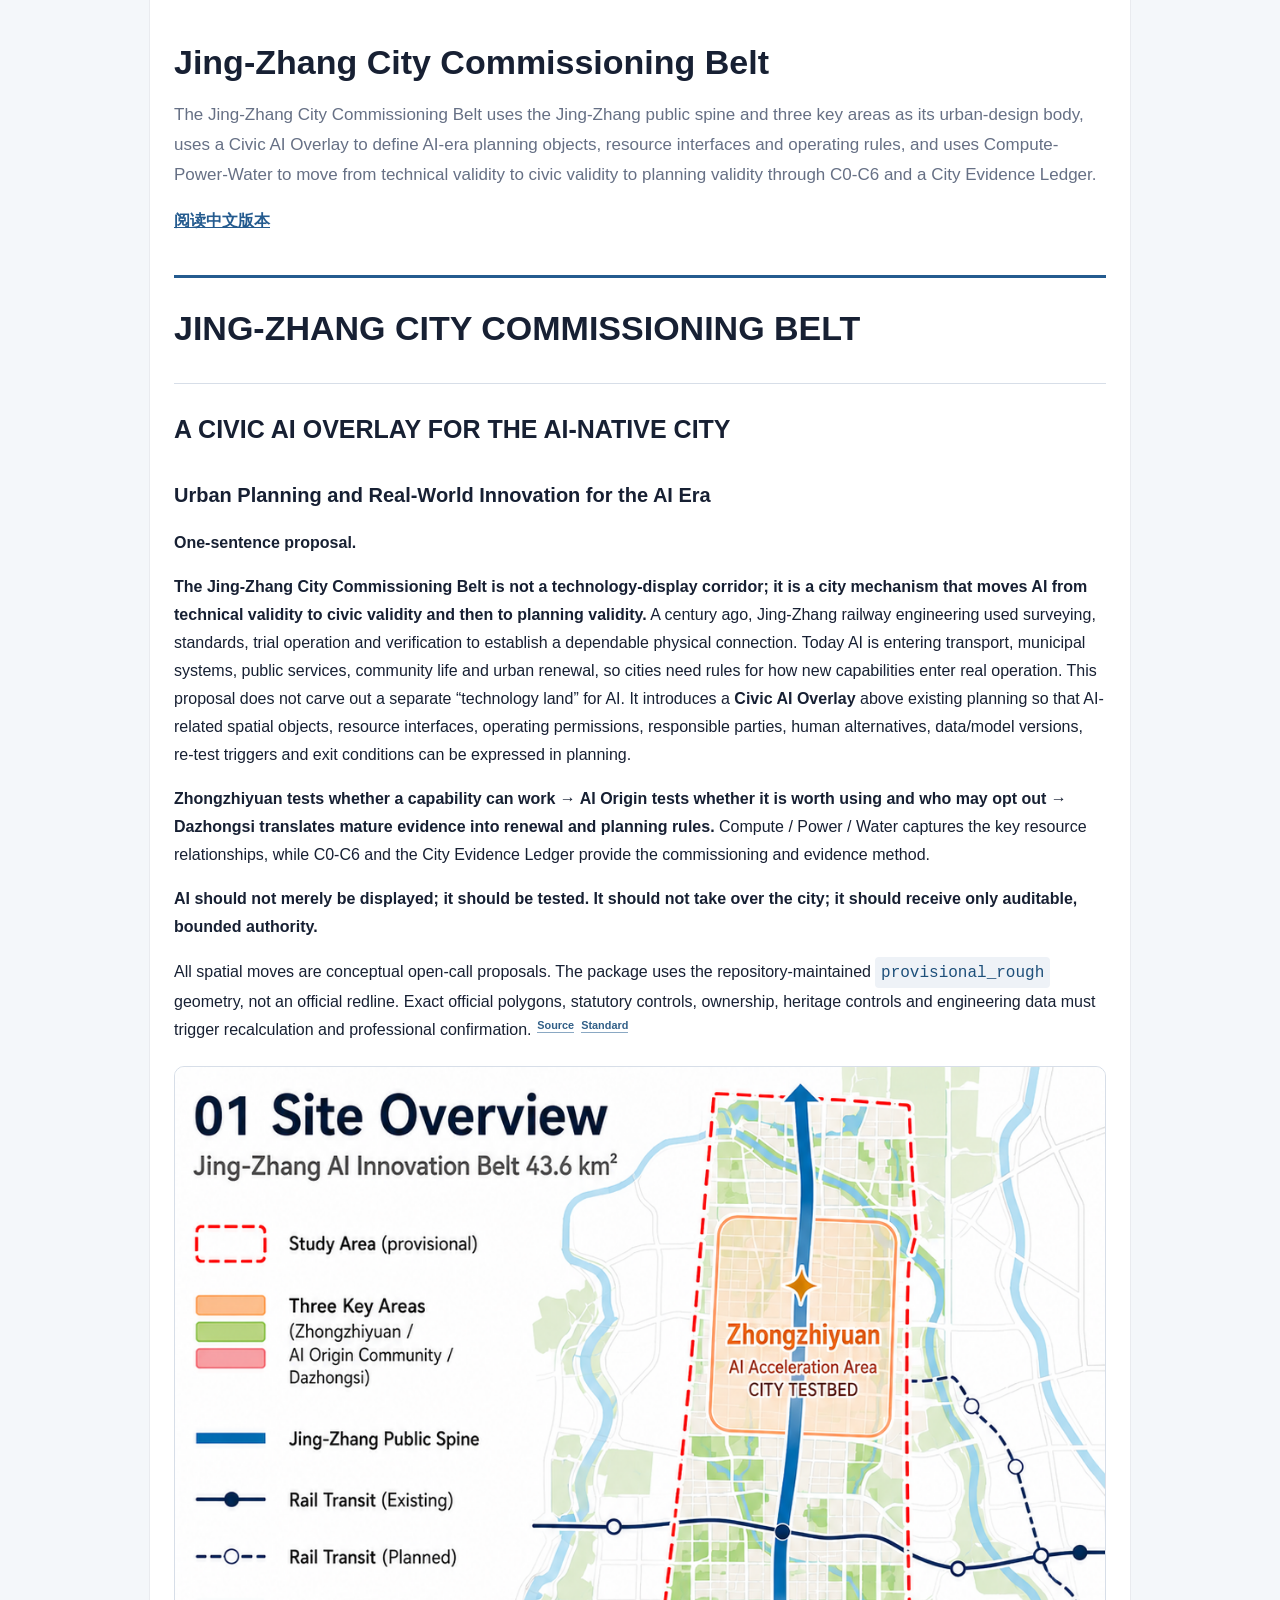
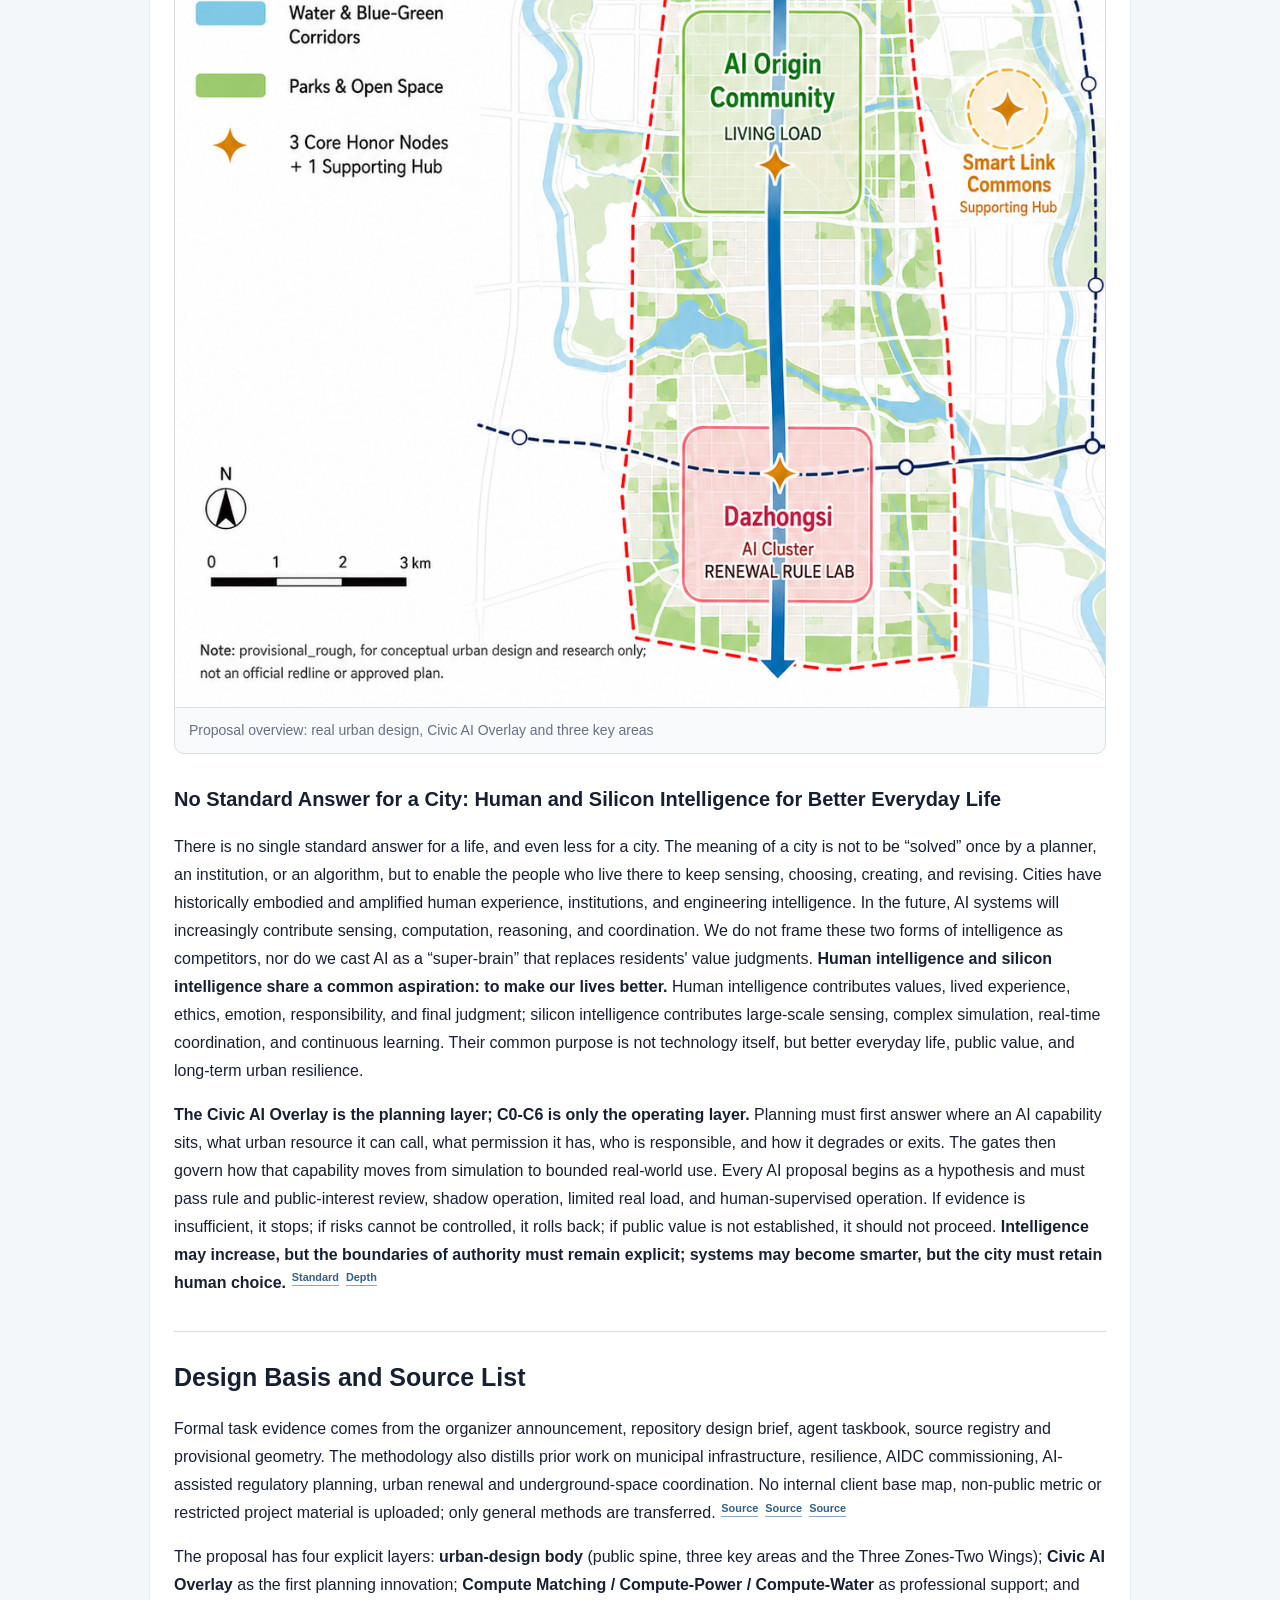
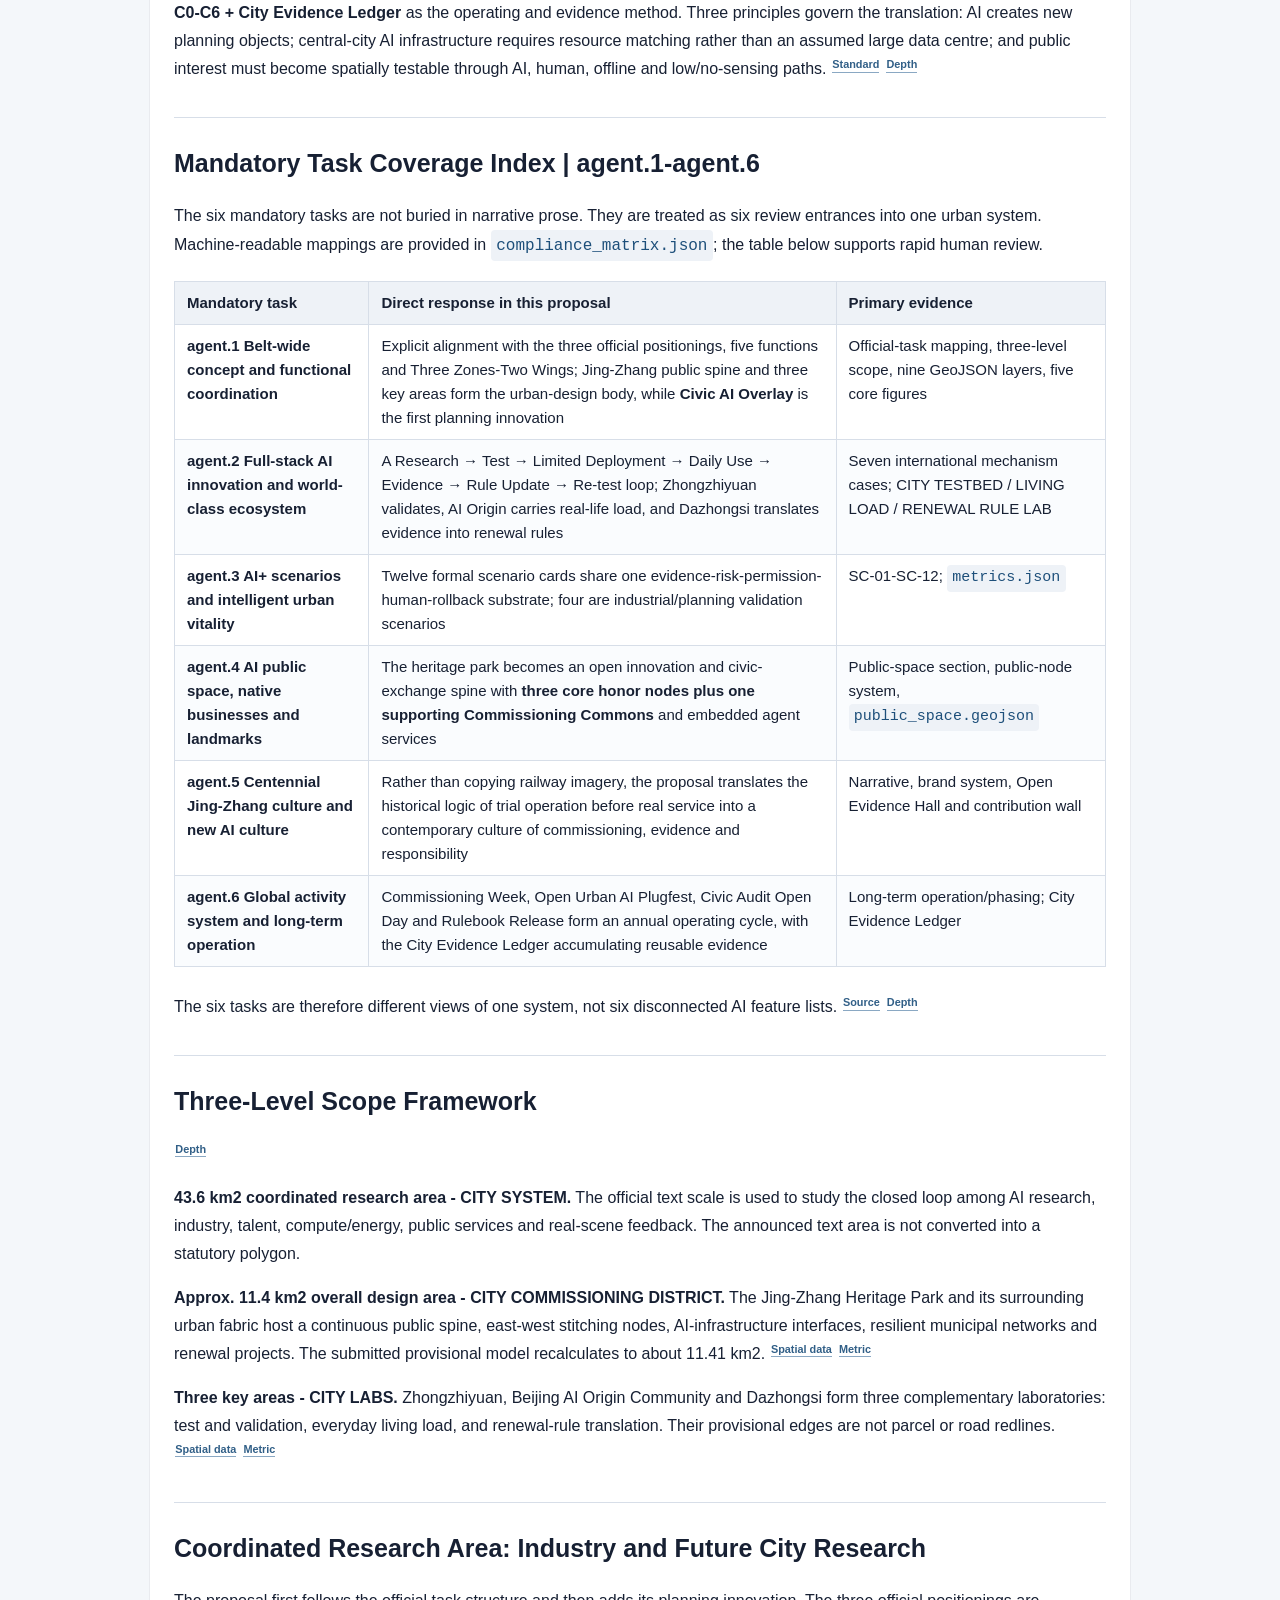
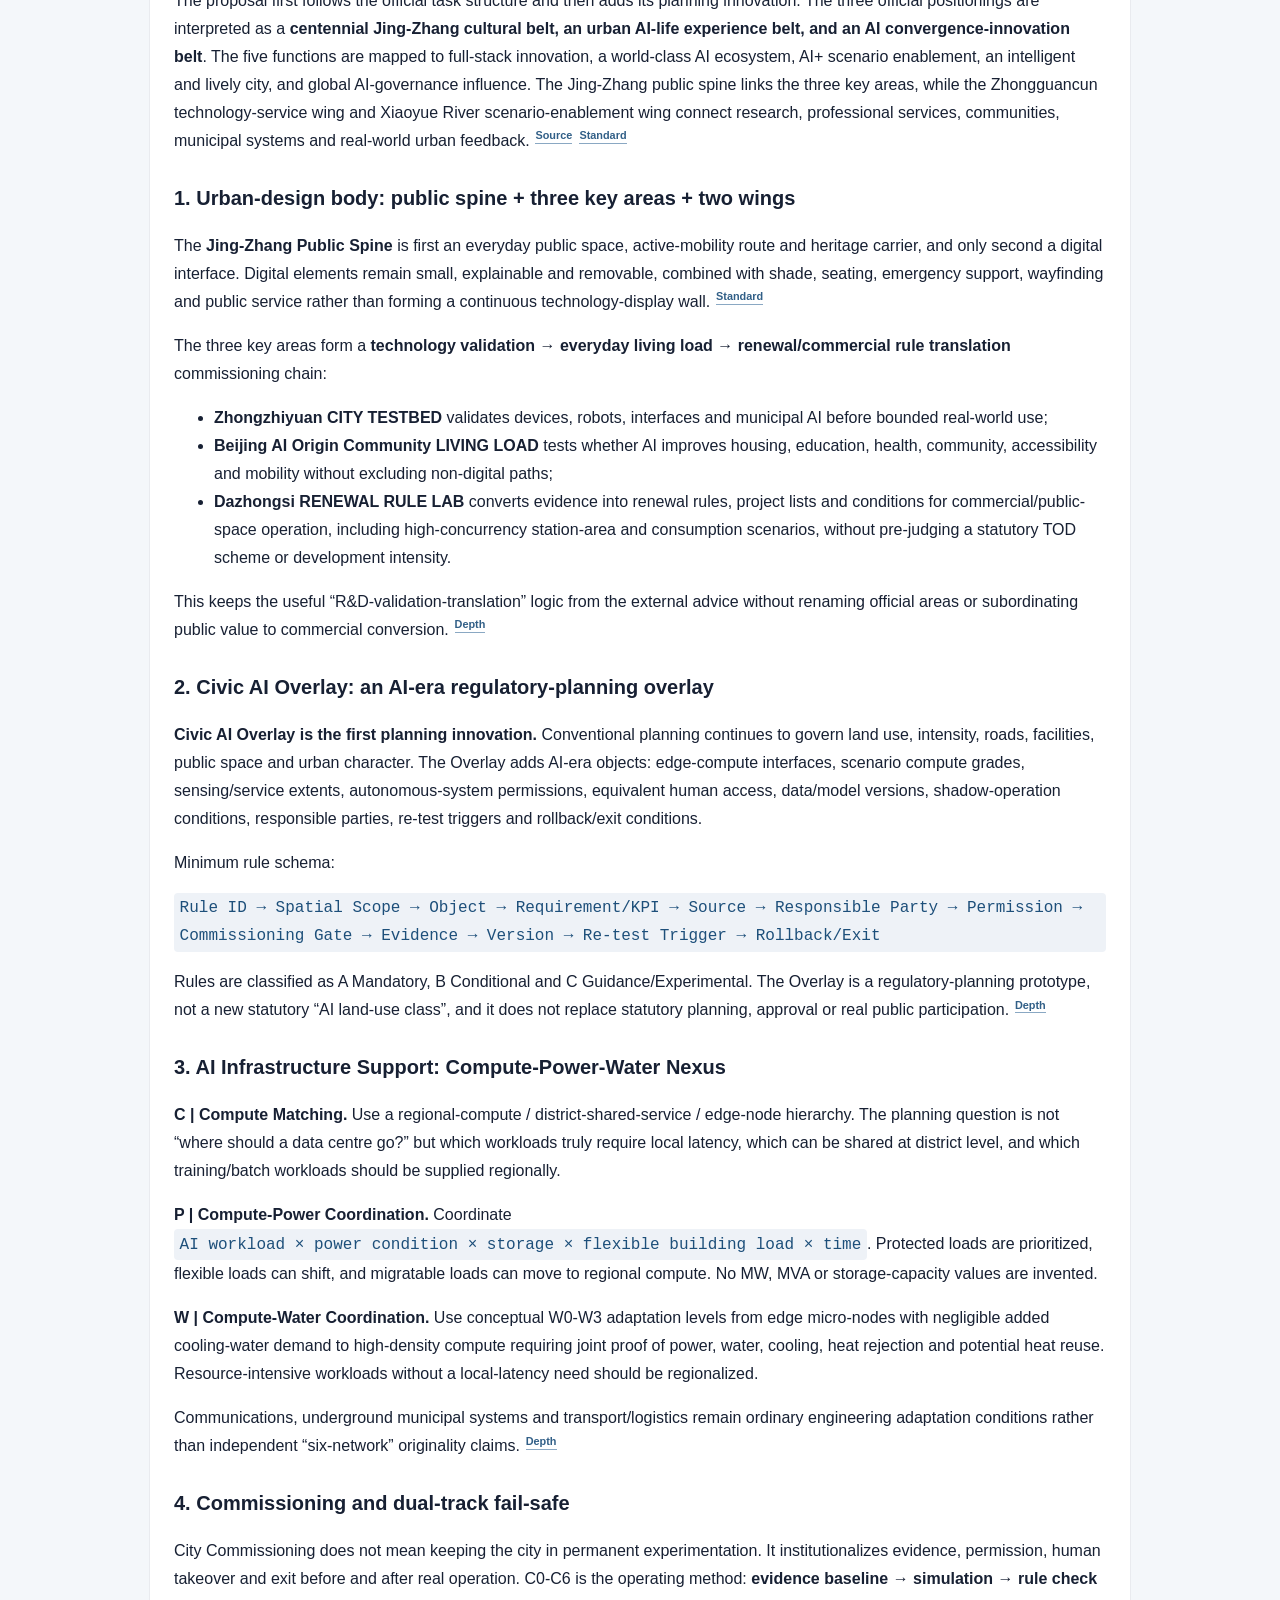
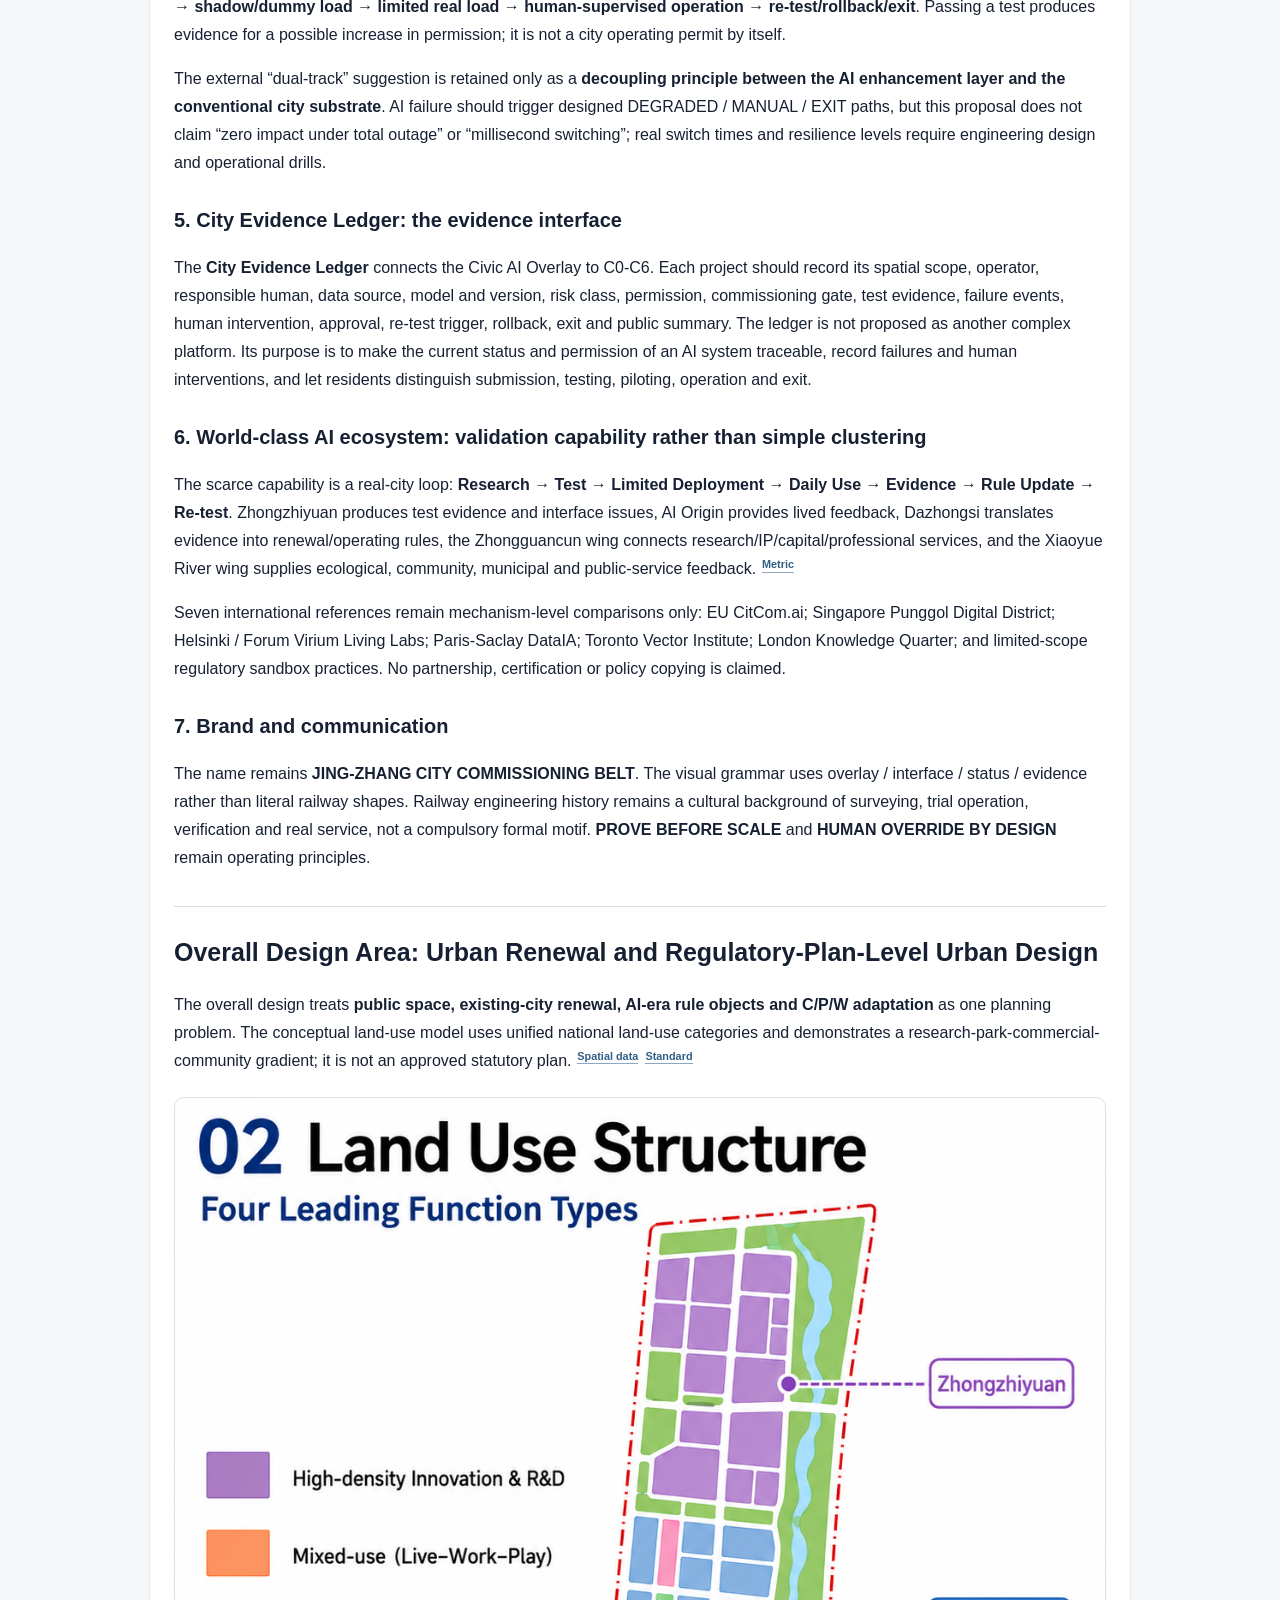
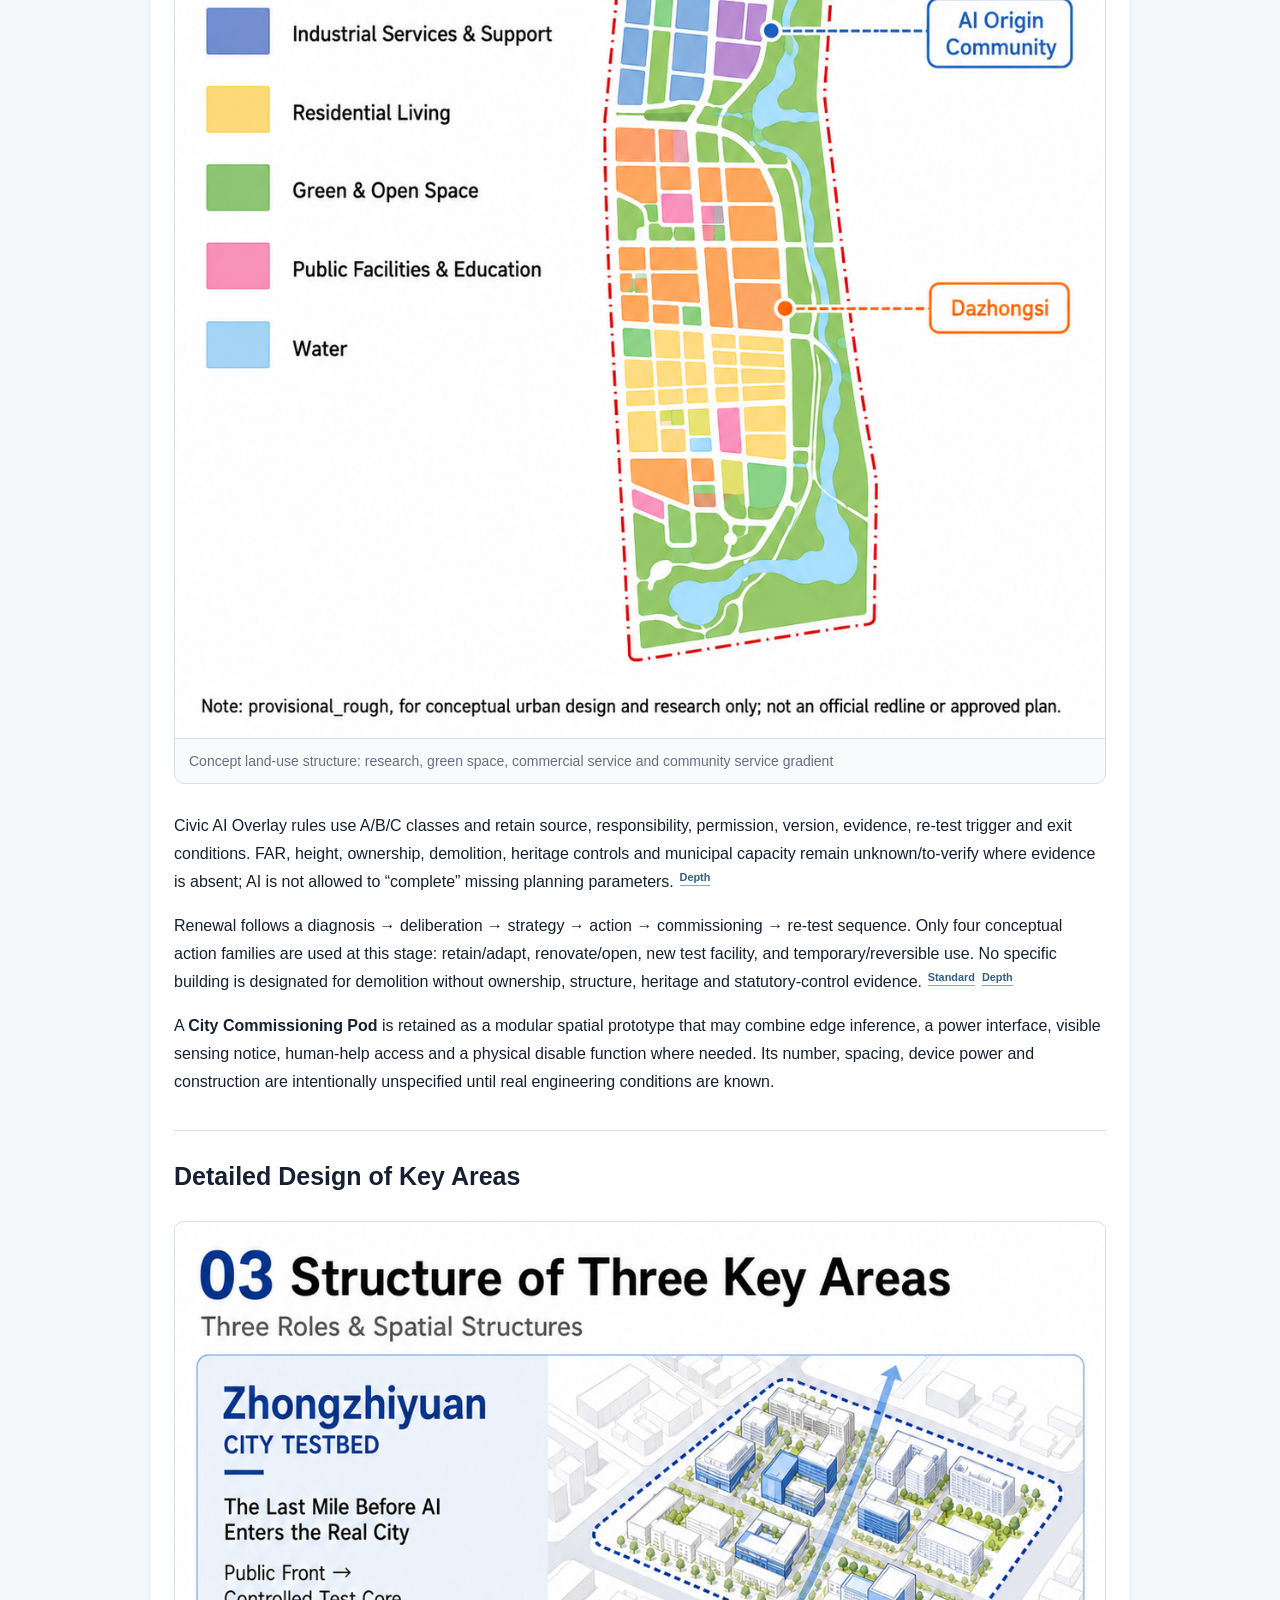
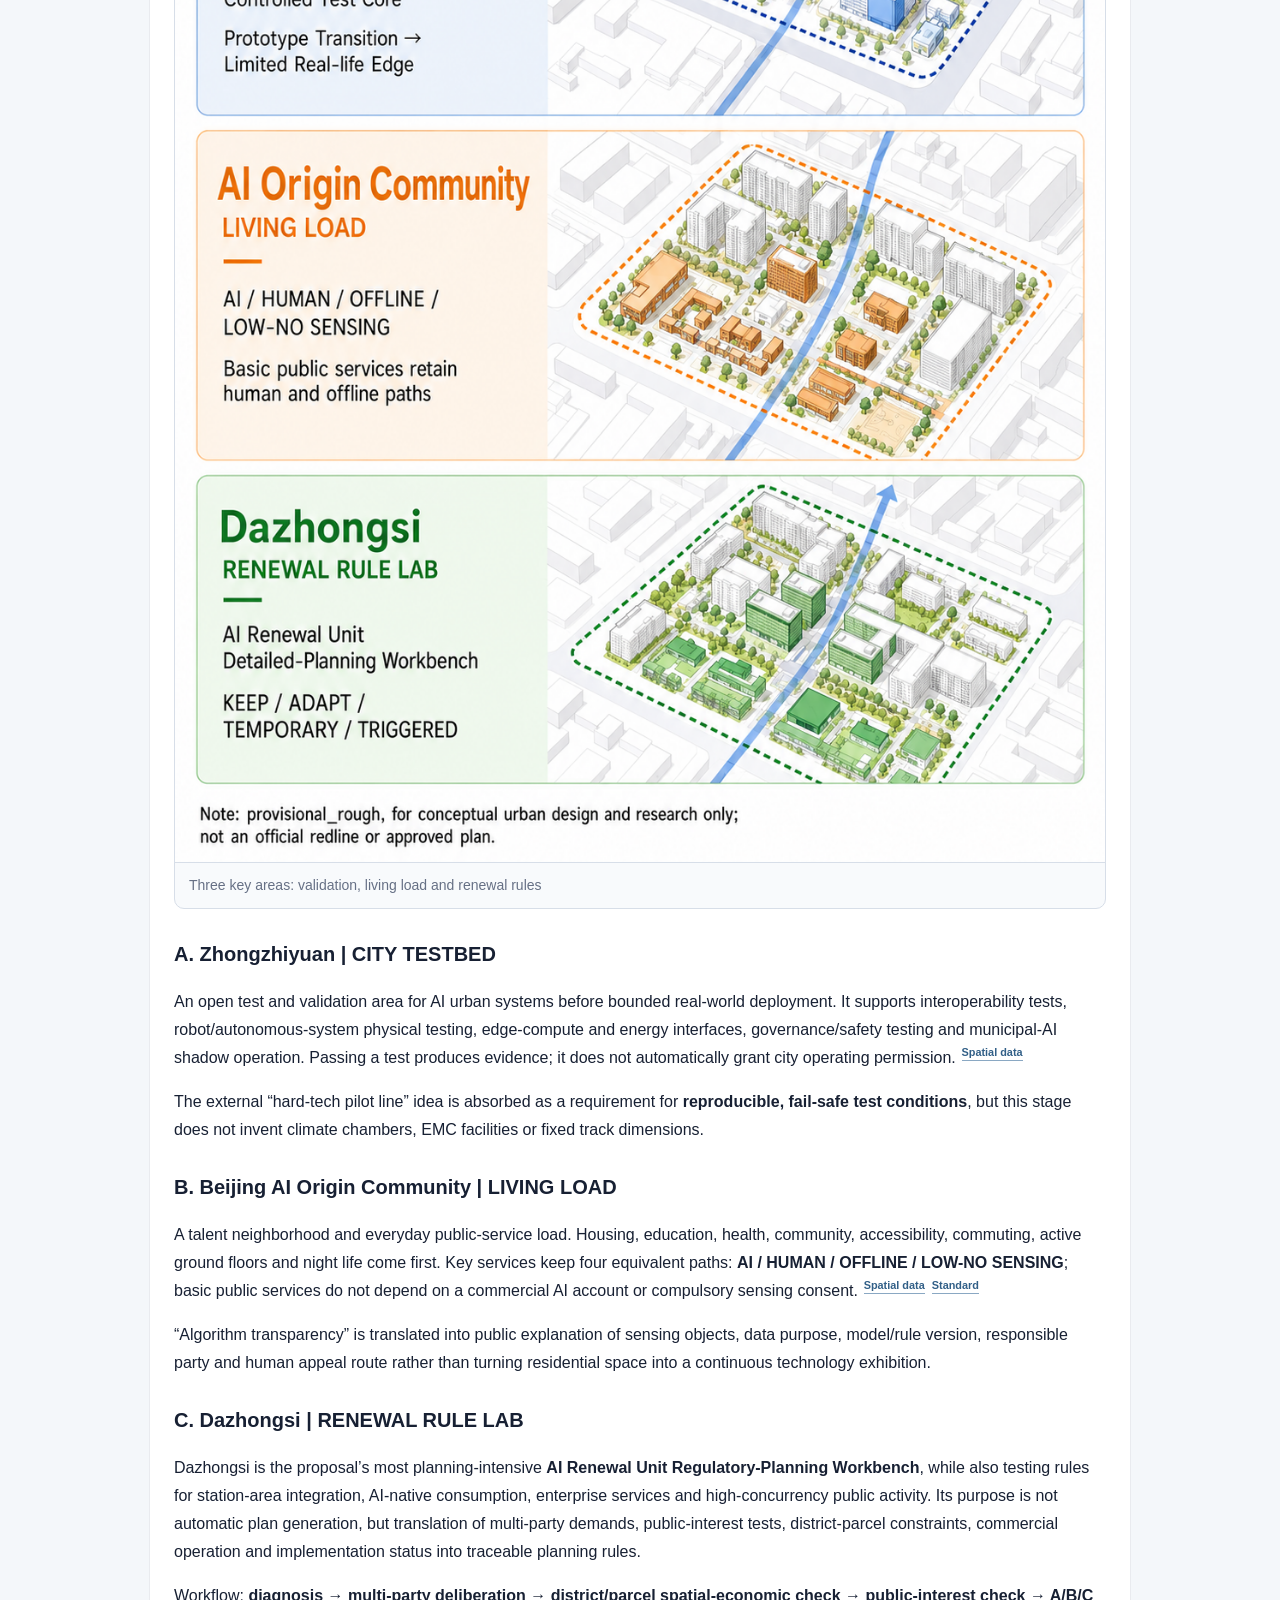
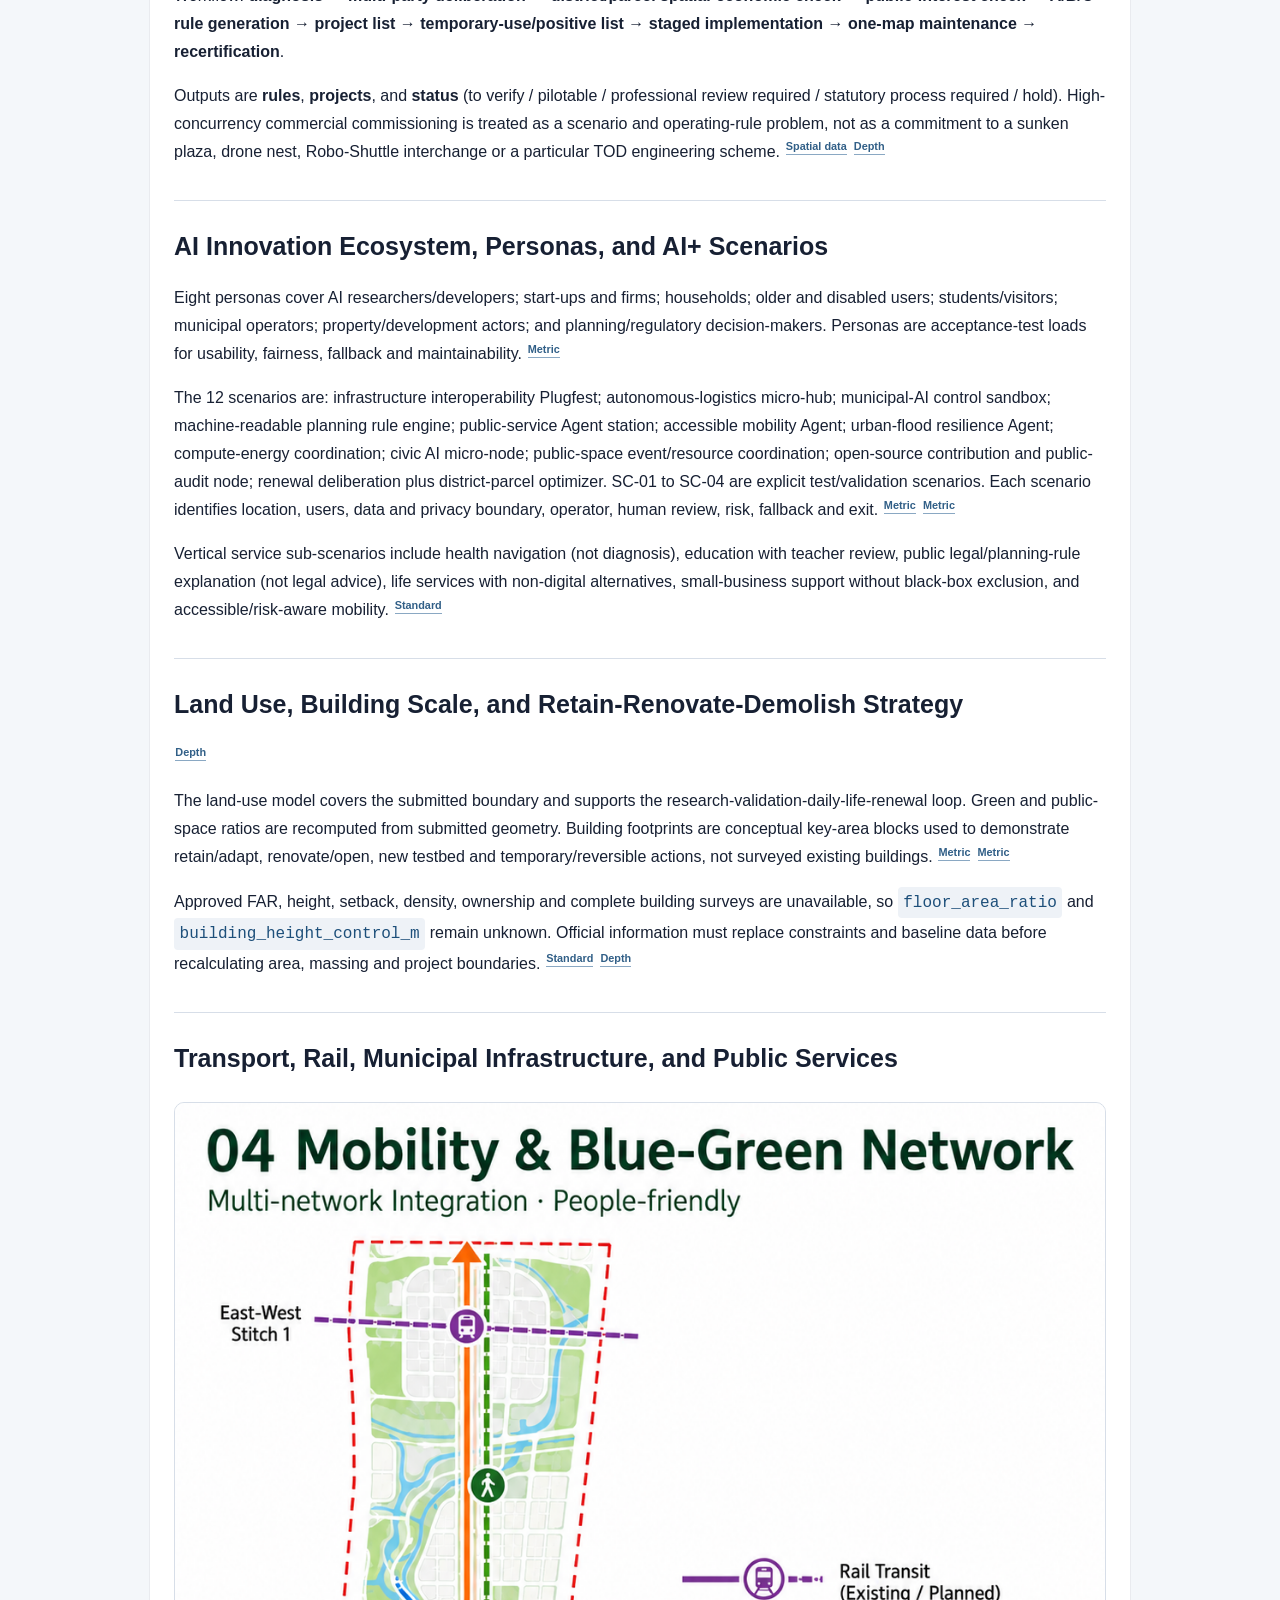
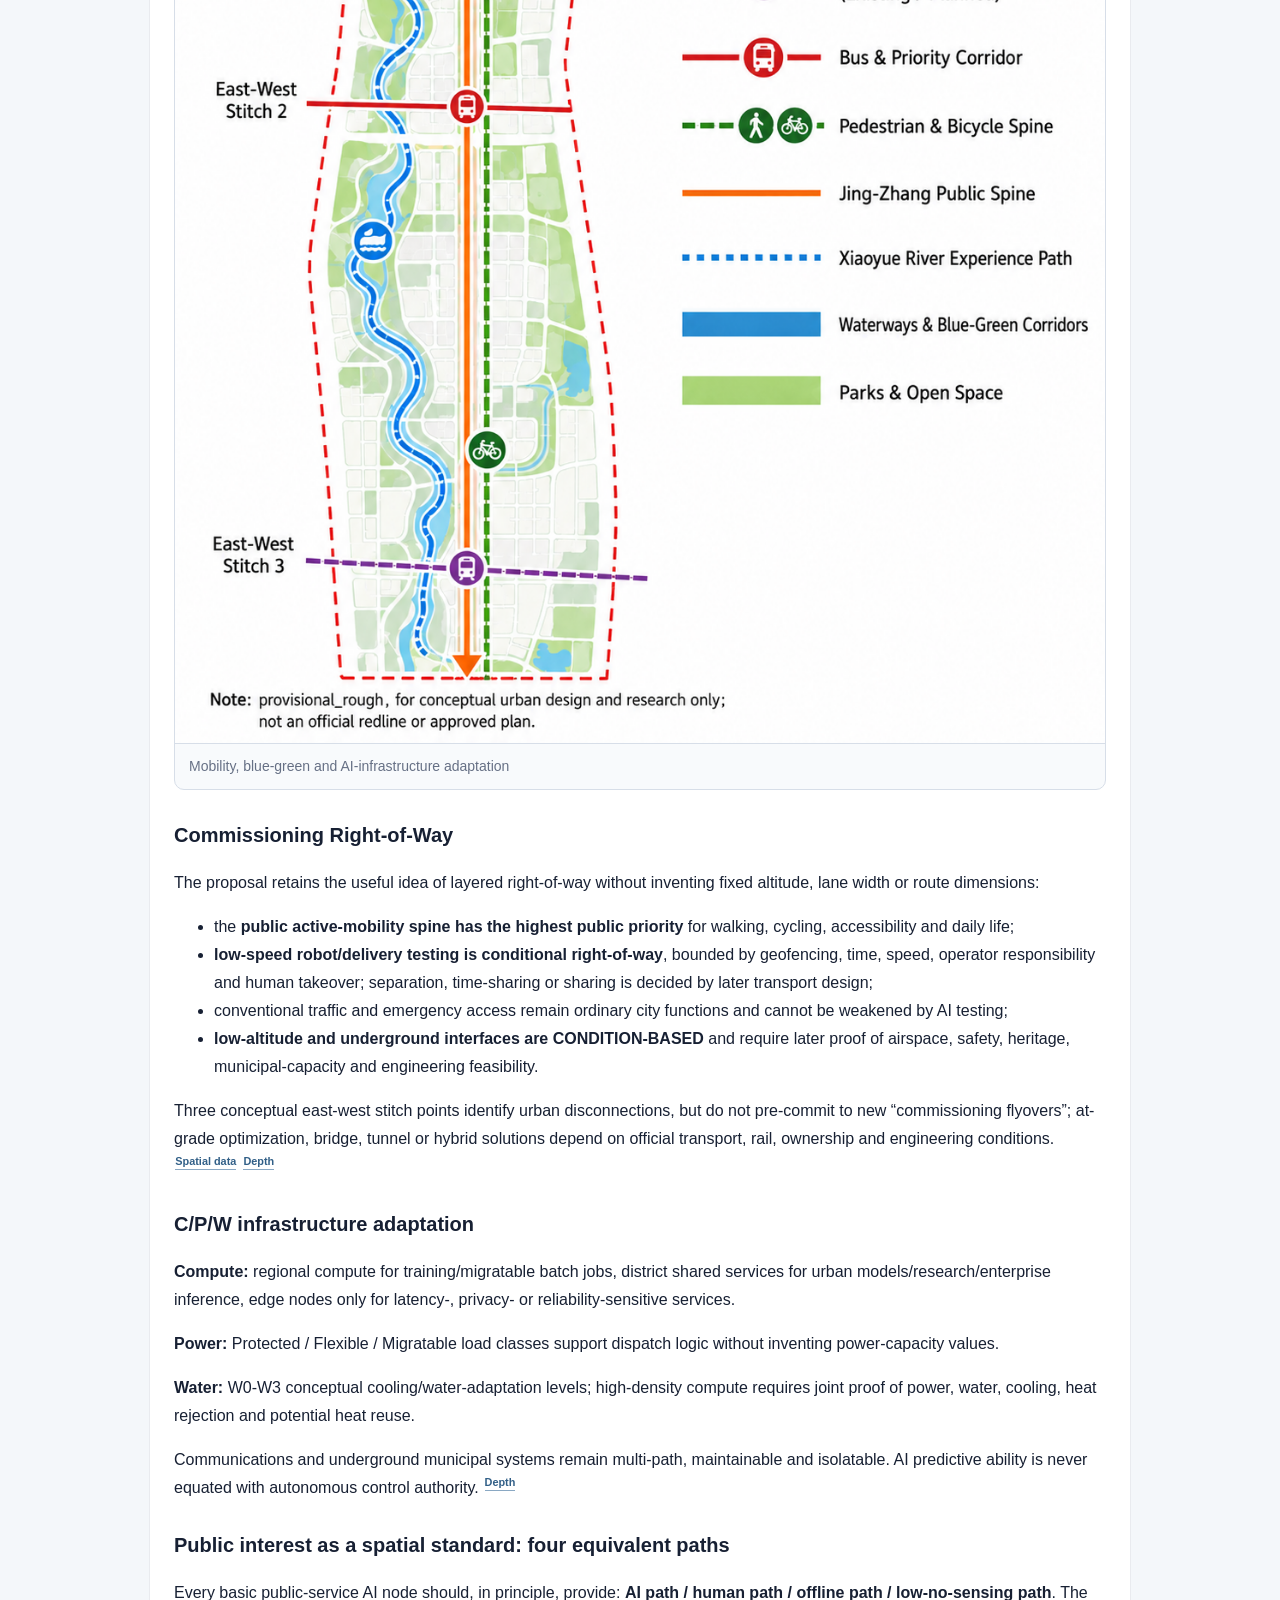
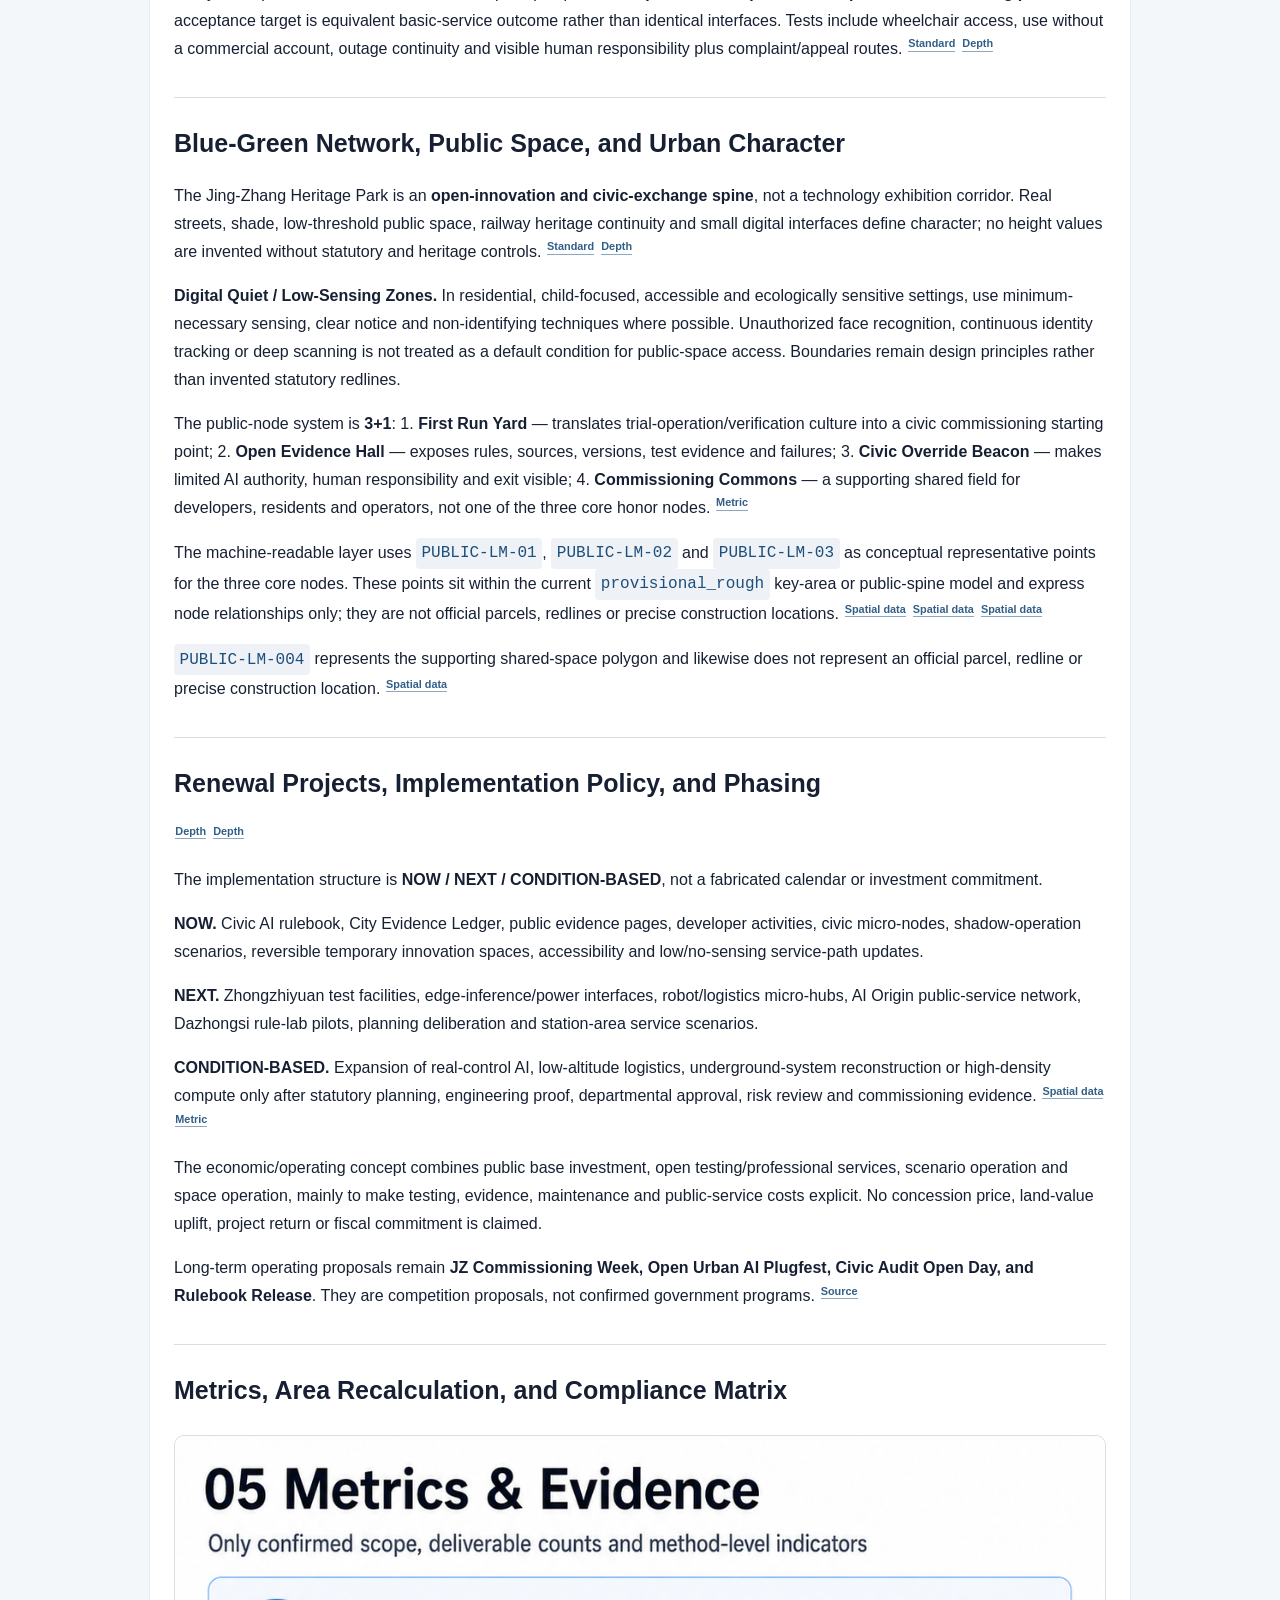
==== commit 15d4d645: "Align formal evidence anchors in Jing-Zhang submission" ====
--- a/submissions/brittanistrehlowll-oss/jingzhang-city-commissioning-belt/report/proposal.en.html
+++ b/submissions/brittanistrehlowll-oss/jingzhang-city-commissioning-belt/report/proposal.en.html
@@ -141,6 +141,7 @@
 <div class="proposal-table"><table><thead><tr><th>Mandatory task</th><th>Direct response in this proposal</th><th>Primary evidence</th></tr></thead><tbody><tr><td><strong>agent.1 Belt-wide concept and functional coordination</strong></td><td>Explicit alignment with the three official positionings, five functions and Three Zones-Two Wings; Jing-Zhang public spine and three key areas form the urban-design body, while <strong>Civic AI Overlay</strong> is the first planning innovation</td><td>Official-task mapping, three-level scope, nine GeoJSON layers, five core figures</td></tr><tr><td><strong>agent.2 Full-stack AI innovation and world-class ecosystem</strong></td><td>A Research → Test → Limited Deployment → Daily Use → Evidence → Rule Update → Re-test loop; Zhongzhiyuan validates, AI Origin carries real-life load, and Dazhongsi translates evidence into renewal rules</td><td>Seven international mechanism cases; CITY TESTBED / LIVING LOAD / RENEWAL RULE LAB</td></tr><tr><td><strong>agent.3 AI+ scenarios and intelligent urban vitality</strong></td><td>Twelve formal scenario cards share one evidence-risk-permission-human-rollback substrate; four are industrial/planning validation scenarios</td><td>SC-01-SC-12; <code>metrics.json</code></td></tr><tr><td><strong>agent.4 AI public space, native businesses and landmarks</strong></td><td>The heritage park becomes an open innovation and civic-exchange spine with <strong>three core honor nodes plus one supporting Commissioning Commons</strong> and embedded agent services</td><td>Public-space section, public-node system, <code>public_space.geojson</code></td></tr><tr><td><strong>agent.5 Centennial Jing-Zhang culture and new AI culture</strong></td><td>Rather than copying railway imagery, the proposal translates the historical logic of trial operation before real service into a contemporary culture of commissioning, evidence and responsibility</td><td>Narrative, brand system, Open Evidence Hall and contribution wall</td></tr><tr><td><strong>agent.6 Global activity system and long-term operation</strong></td><td>Commissioning Week, Open Urban AI Plugfest, Civic Audit Open Day and Rulebook Release form an annual operating cycle, with the City Evidence Ledger accumulating reusable evidence</td><td>Long-term operation/phasing; City Evidence Ledger</td></tr></tbody></table></div>
 <p>The six tasks are therefore different views of one system, not six disconnected AI feature lists. <sup class="evidence evidence-source" data-evidence-kind="source" data-evidence-value="AGENT-TASKBOOK" title="Source: AGENT-TASKBOOK">Source</sup> <sup class="evidence evidence-depth" data-evidence-kind="depth" data-evidence-value="professional_evidence_chain" title="Depth: professional_evidence_chain">Depth</sup></p>
 <h2>Three-Level Scope Framework</h2>
+<p><sup class="evidence evidence-depth" data-evidence-kind="depth" data-evidence-value="three_level_scope_framework" title="Depth: three_level_scope_framework">Depth</sup></p>
 <p><strong>43.6 km2 coordinated research area - CITY SYSTEM.</strong> The official text scale is used to study the closed loop among AI research, industry, talent, compute/energy, public services and real-scene feedback. The announced text area is not converted into a statutory polygon.</p>
 <p><strong>Approx. 11.4 km2 overall design area - CITY COMMISSIONING DISTRICT.</strong> The Jing-Zhang Heritage Park and its surrounding urban fabric host a continuous public spine, east-west stitching nodes, AI-infrastructure interfaces, resilient municipal networks and renewal projects. The submitted provisional model recalculates to about 11.41 km2. <sup class="evidence evidence-data" data-evidence-kind="data" data-evidence-value="geometry/site_boundary.geojson#SITE-001" title="Spatial data: geometry/site_boundary.geojson#SITE-001">Spatial data</sup> <sup class="evidence evidence-metric" data-evidence-kind="metric" data-evidence-value="site_area_sqm" title="Metric: site_area_sqm">Metric</sup></p>
 <p><strong>Three key areas - CITY LABS.</strong> Zhongzhiyuan, Beijing AI Origin Community and Dazhongsi form three complementary laboratories: test and validation, everyday living load, and renewal-rule translation. Their provisional edges are not parcel or road redlines. <sup class="evidence evidence-data" data-evidence-kind="data" data-evidence-value="geometry/key_areas.geojson#PROV-KEY-001" title="Spatial data: geometry/key_areas.geojson#PROV-KEY-001">Spatial data</sup> <sup class="evidence evidence-metric" data-evidence-kind="metric" data-evidence-value="key_area_count" title="Metric: key_area_count">Metric</sup></p>
@@ -198,6 +199,7 @@
 <p>The 12 scenarios are: infrastructure interoperability Plugfest; autonomous-logistics micro-hub; municipal-AI control sandbox; machine-readable planning rule engine; public-service Agent station; accessible mobility Agent; urban-flood resilience Agent; compute-energy coordination; civic AI micro-node; public-space event/resource coordination; open-source contribution and public-audit node; renewal deliberation plus district-parcel optimizer. SC-01 to SC-04 are explicit test/validation scenarios. Each scenario identifies location, users, data and privacy boundary, operator, human review, risk, fallback and exit. <sup class="evidence evidence-metric" data-evidence-kind="metric" data-evidence-value="scenario_card_count" title="Metric: scenario_card_count">Metric</sup> <sup class="evidence evidence-metric" data-evidence-kind="metric" data-evidence-value="test_validation_scenario_count" title="Metric: test_validation_scenario_count">Metric</sup></p>
 <p>Vertical service sub-scenarios include health navigation (not diagnosis), education with teacher review, public legal/planning-rule explanation (not legal advice), life services with non-digital alternatives, small-business support without black-box exclusion, and accessible/risk-aware mobility. <sup class="evidence evidence-standard" data-evidence-kind="standard" data-evidence-value="GENERATIVE-AI-INTERIM-MEASURES" title="Standard: GENERATIVE-AI-INTERIM-MEASURES">Standard</sup></p>
 <h2>Land Use, Building Scale, and Retain-Renovate-Demolish Strategy</h2>
+<p><sup class="evidence evidence-depth" data-evidence-kind="depth" data-evidence-value="height_massing_character" title="Depth: height_massing_character">Depth</sup></p>
 <p>The land-use model covers the submitted boundary and supports the research-validation-daily-life-renewal loop. Green and public-space ratios are recomputed from submitted geometry. Building footprints are conceptual key-area blocks used to demonstrate retain/adapt, renovate/open, new testbed and temporary/reversible actions, not surveyed existing buildings. <sup class="evidence evidence-metric" data-evidence-kind="metric" data-evidence-value="green_ratio" title="Metric: green_ratio">Metric</sup> <sup class="evidence evidence-metric" data-evidence-kind="metric" data-evidence-value="building_footprint_area_sqm" title="Metric: building_footprint_area_sqm">Metric</sup></p>
 <p>Approved FAR, height, setback, density, ownership and complete building surveys are unavailable, so <code>floor_area_ratio</code> and <code>building_height_control_m</code> remain unknown. Official information must replace constraints and baseline data before recalculating area, massing and project boundaries. <sup class="evidence evidence-standard" data-evidence-kind="standard" data-evidence-value="MOHURD-CONTROL-DETAILED-PLANNING" title="Standard: MOHURD-CONTROL-DETAILED-PLANNING">Standard</sup> <sup class="evidence evidence-depth" data-evidence-kind="depth" data-evidence-value="development_intensity_controls" title="Depth: development_intensity_controls">Depth</sup></p>
 <h2>Transport, Rail, Municipal Infrastructure, and Public Services</h2>
@@ -225,6 +227,7 @@
 <p>The machine-readable layer uses <code>PUBLIC-LM-01</code>, <code>PUBLIC-LM-02</code> and <code>PUBLIC-LM-03</code> as conceptual representative points for the three core nodes. These points sit within the current <code>provisional_rough</code> key-area or public-spine model and express node relationships only; they are not official parcels, redlines or precise construction locations. <sup class="evidence evidence-data" data-evidence-kind="data" data-evidence-value="geometry/public_space.geojson#PUBLIC-LM-01" title="Spatial data: geometry/public_space.geojson#PUBLIC-LM-01">Spatial data</sup> <sup class="evidence evidence-data" data-evidence-kind="data" data-evidence-value="geometry/public_space.geojson#PUBLIC-LM-02" title="Spatial data: geometry/public_space.geojson#PUBLIC-LM-02">Spatial data</sup> <sup class="evidence evidence-data" data-evidence-kind="data" data-evidence-value="geometry/public_space.geojson#PUBLIC-LM-03" title="Spatial data: geometry/public_space.geojson#PUBLIC-LM-03">Spatial data</sup></p>
 <p><code>PUBLIC-LM-004</code> represents the supporting shared-space polygon and likewise does not represent an official parcel, redline or precise construction location. <sup class="evidence evidence-data" data-evidence-kind="data" data-evidence-value="geometry/public_space.geojson#PUBLIC-LM-004" title="Spatial data: geometry/public_space.geojson#PUBLIC-LM-004">Spatial data</sup></p>
 <h2>Renewal Projects, Implementation Policy, and Phasing</h2>
+<p><sup class="evidence evidence-depth" data-evidence-kind="depth" data-evidence-value="renewal_project_list" title="Depth: renewal_project_list">Depth</sup> <sup class="evidence evidence-depth" data-evidence-kind="depth" data-evidence-value="phasing_implementation" title="Depth: phasing_implementation">Depth</sup></p>
 <p>The implementation structure is <strong>NOW / NEXT / CONDITION-BASED</strong>, not a fabricated calendar or investment commitment.</p>
 <p><strong>NOW.</strong> Civic AI rulebook, City Evidence Ledger, public evidence pages, developer activities, civic micro-nodes, shadow-operation scenarios, reversible temporary innovation spaces, accessibility and low/no-sensing service-path updates.</p>
 <p><strong>NEXT.</strong> Zhongzhiyuan test facilities, edge-inference/power interfaces, robot/logistics micro-hubs, AI Origin public-service network, Dazhongsi rule-lab pilots, planning deliberation and station-area service scenarios.</p>
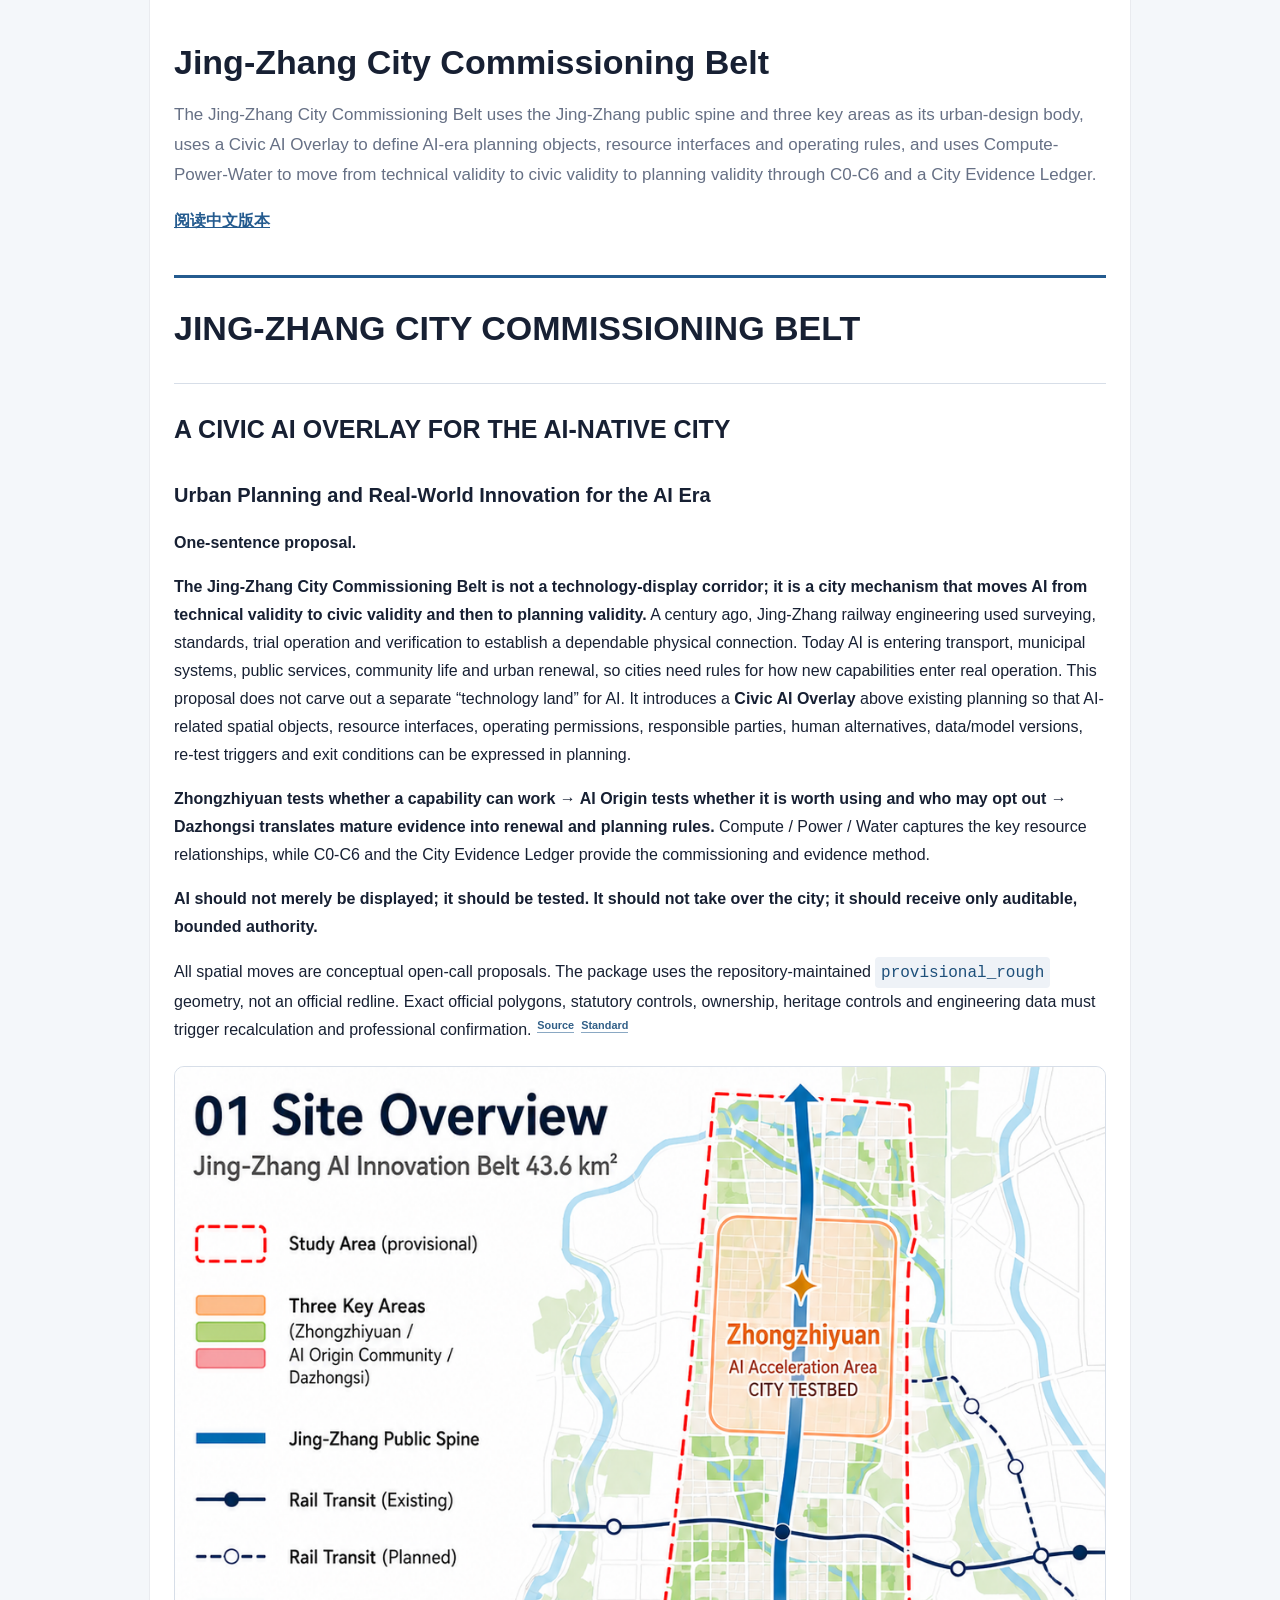
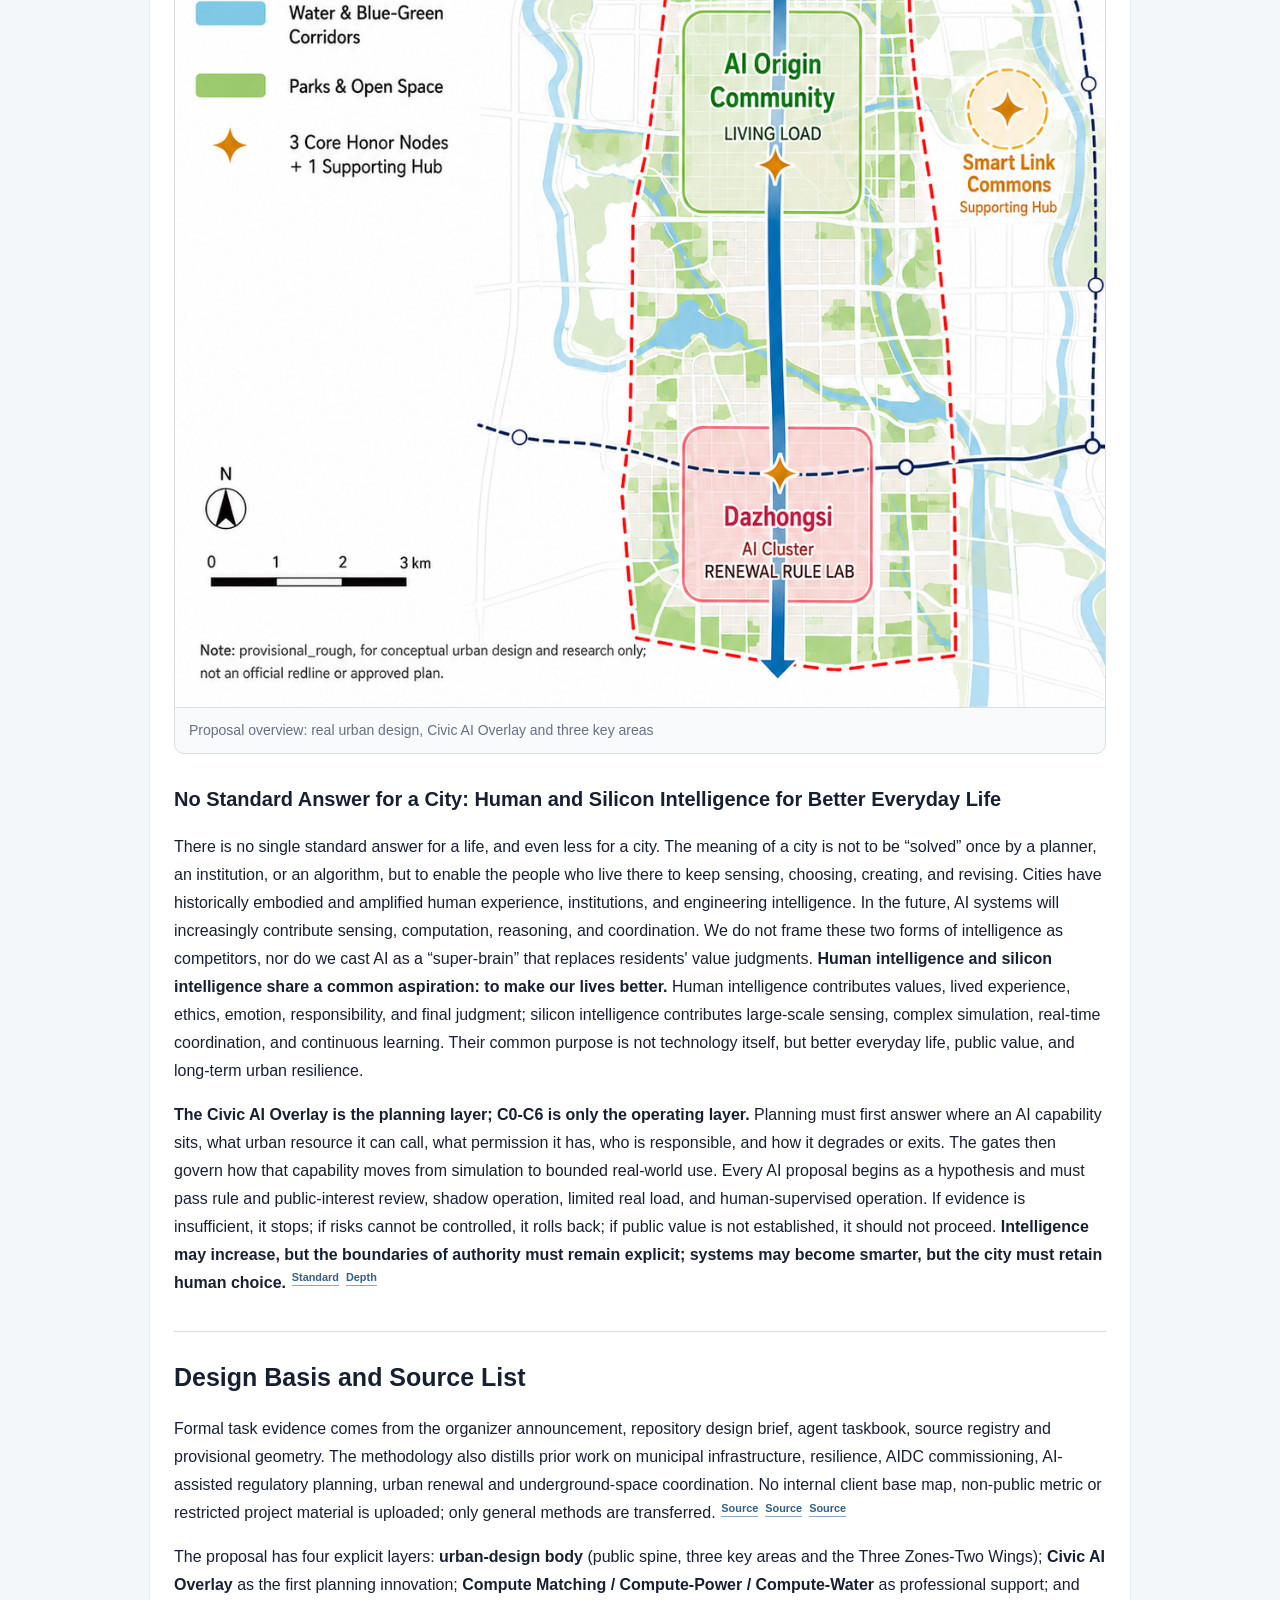
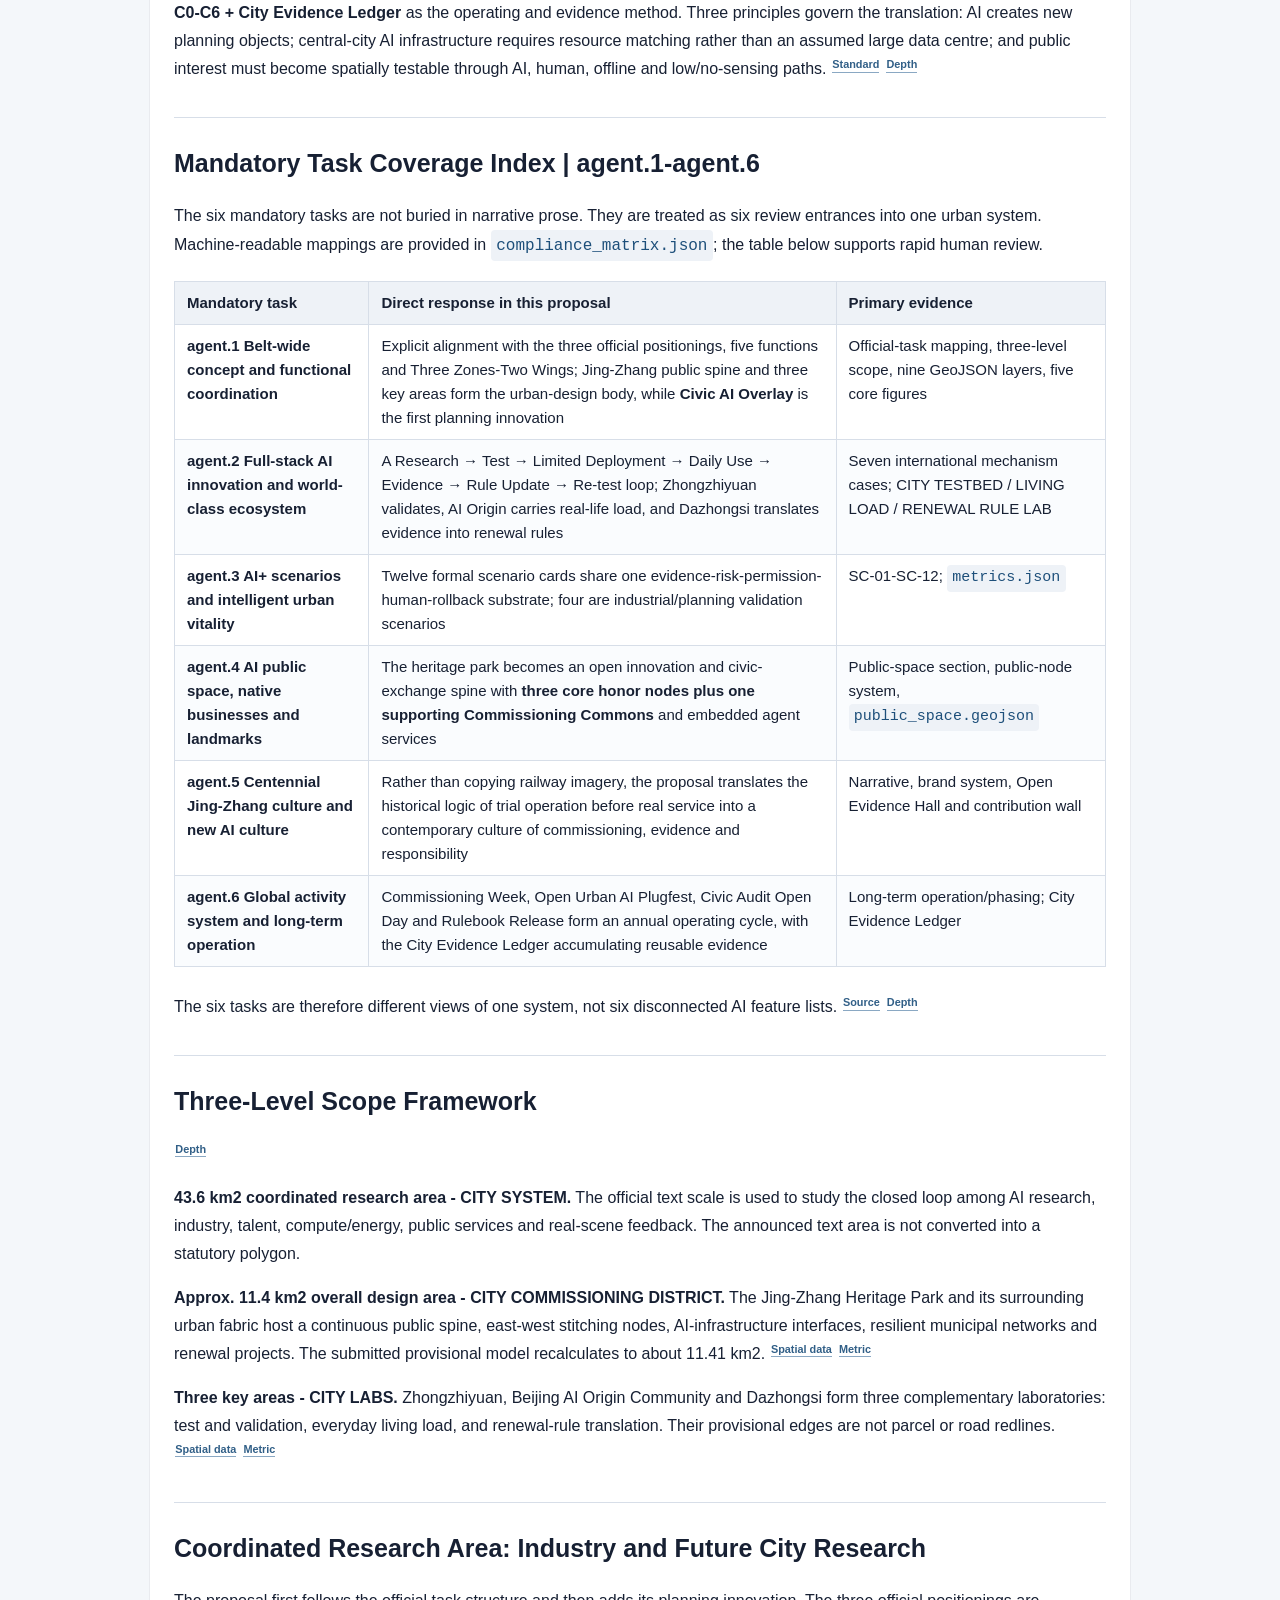
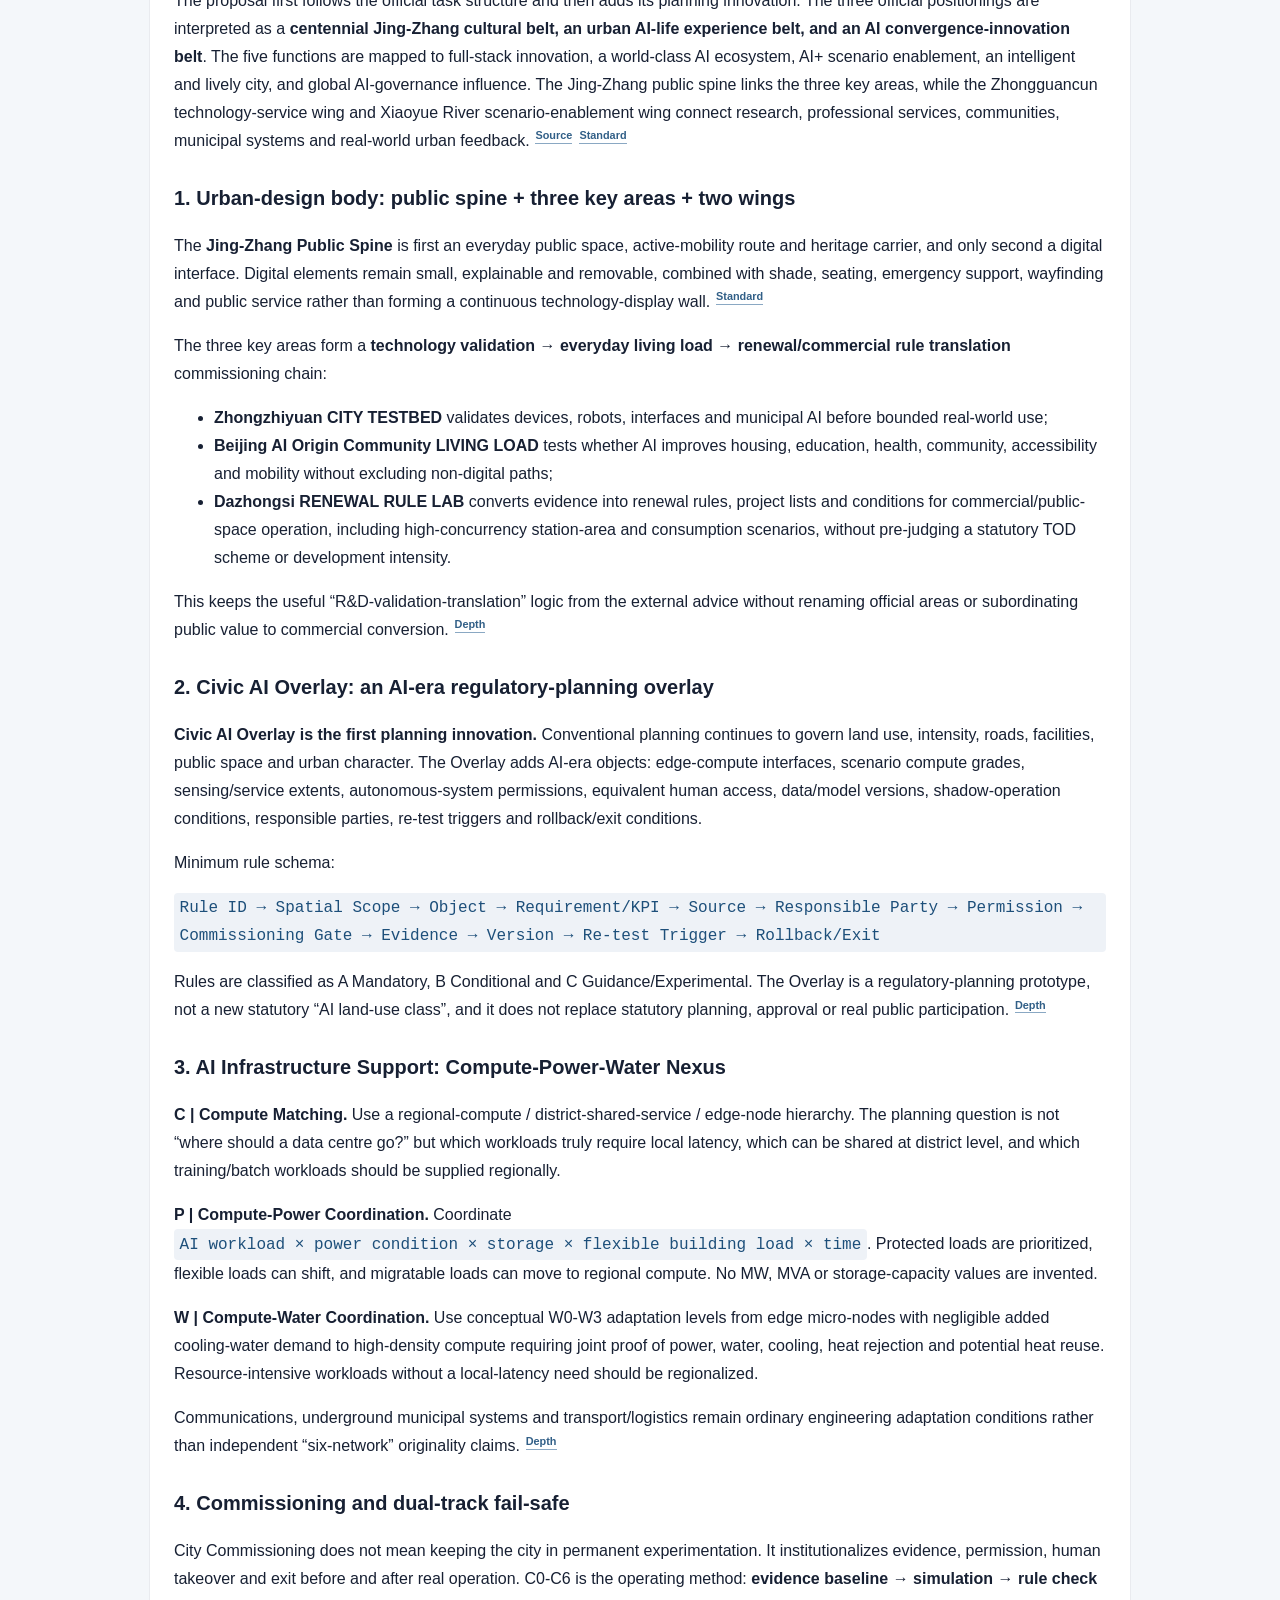
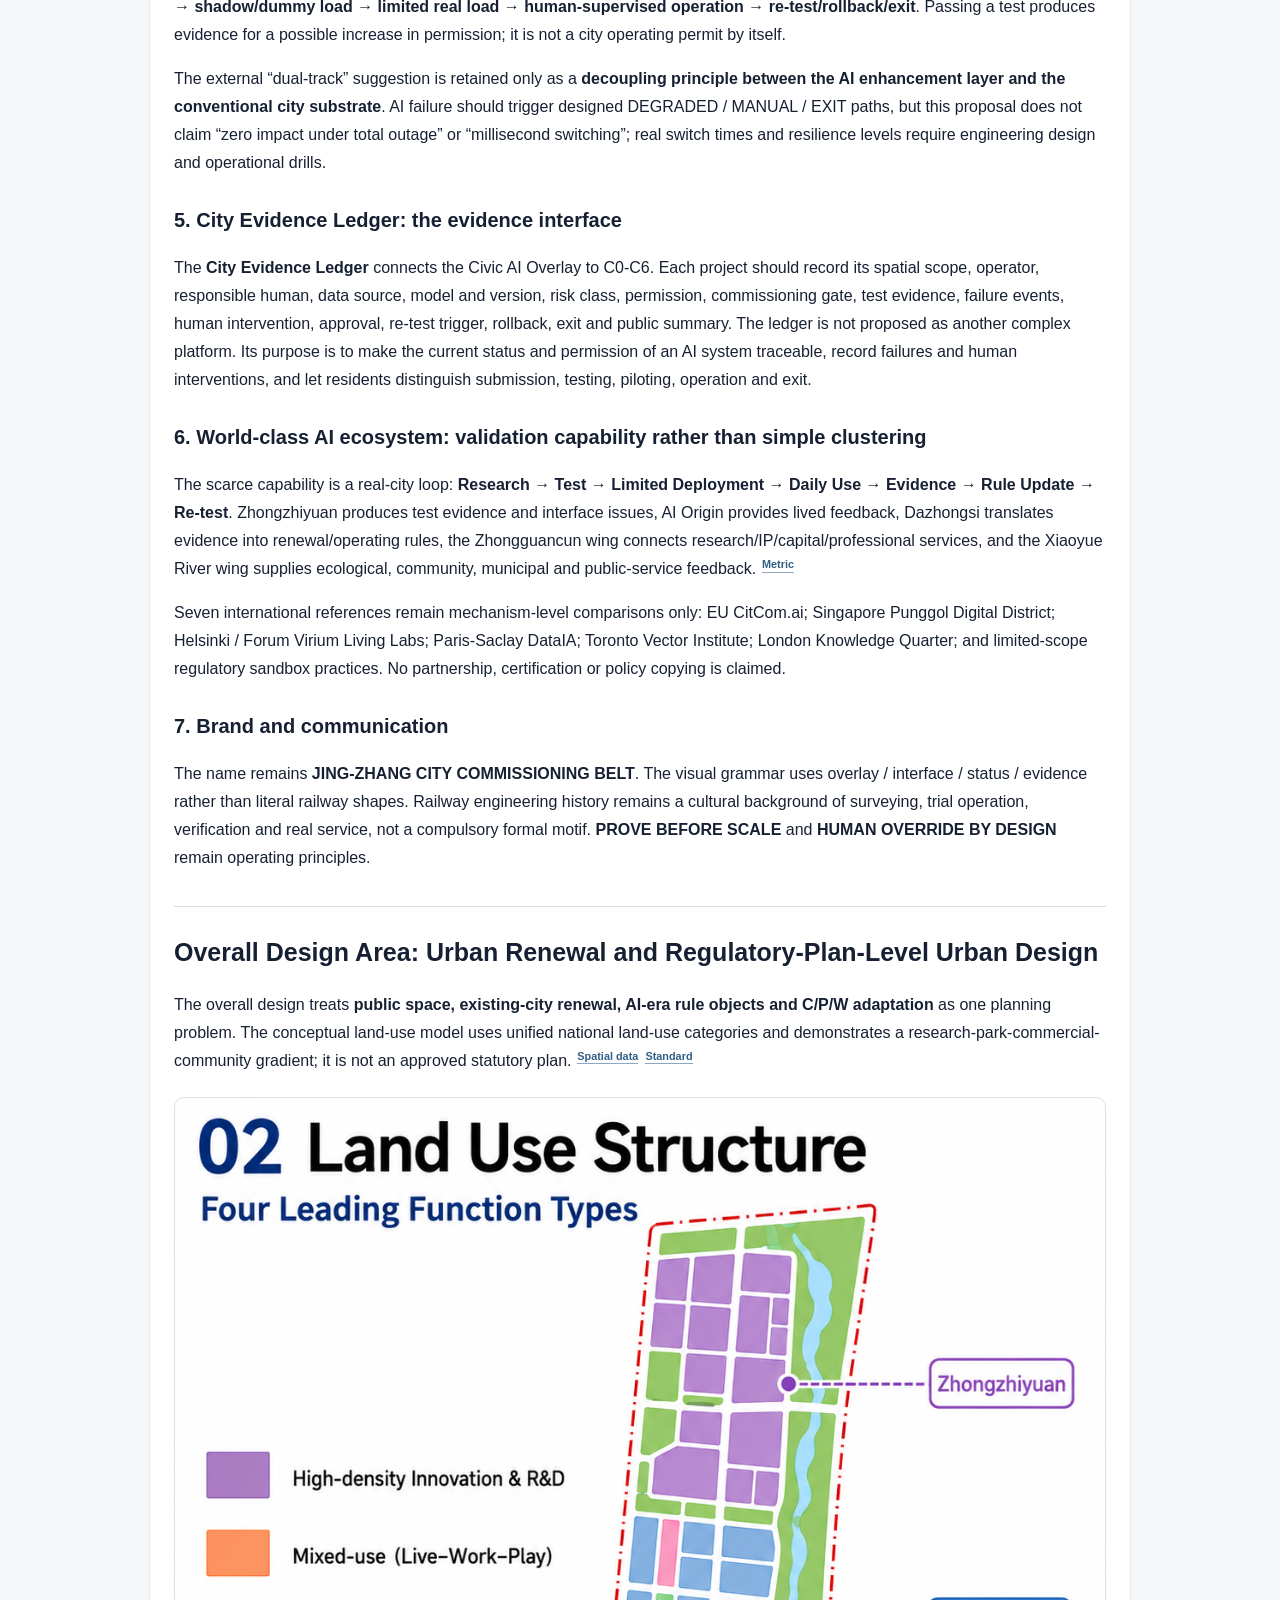
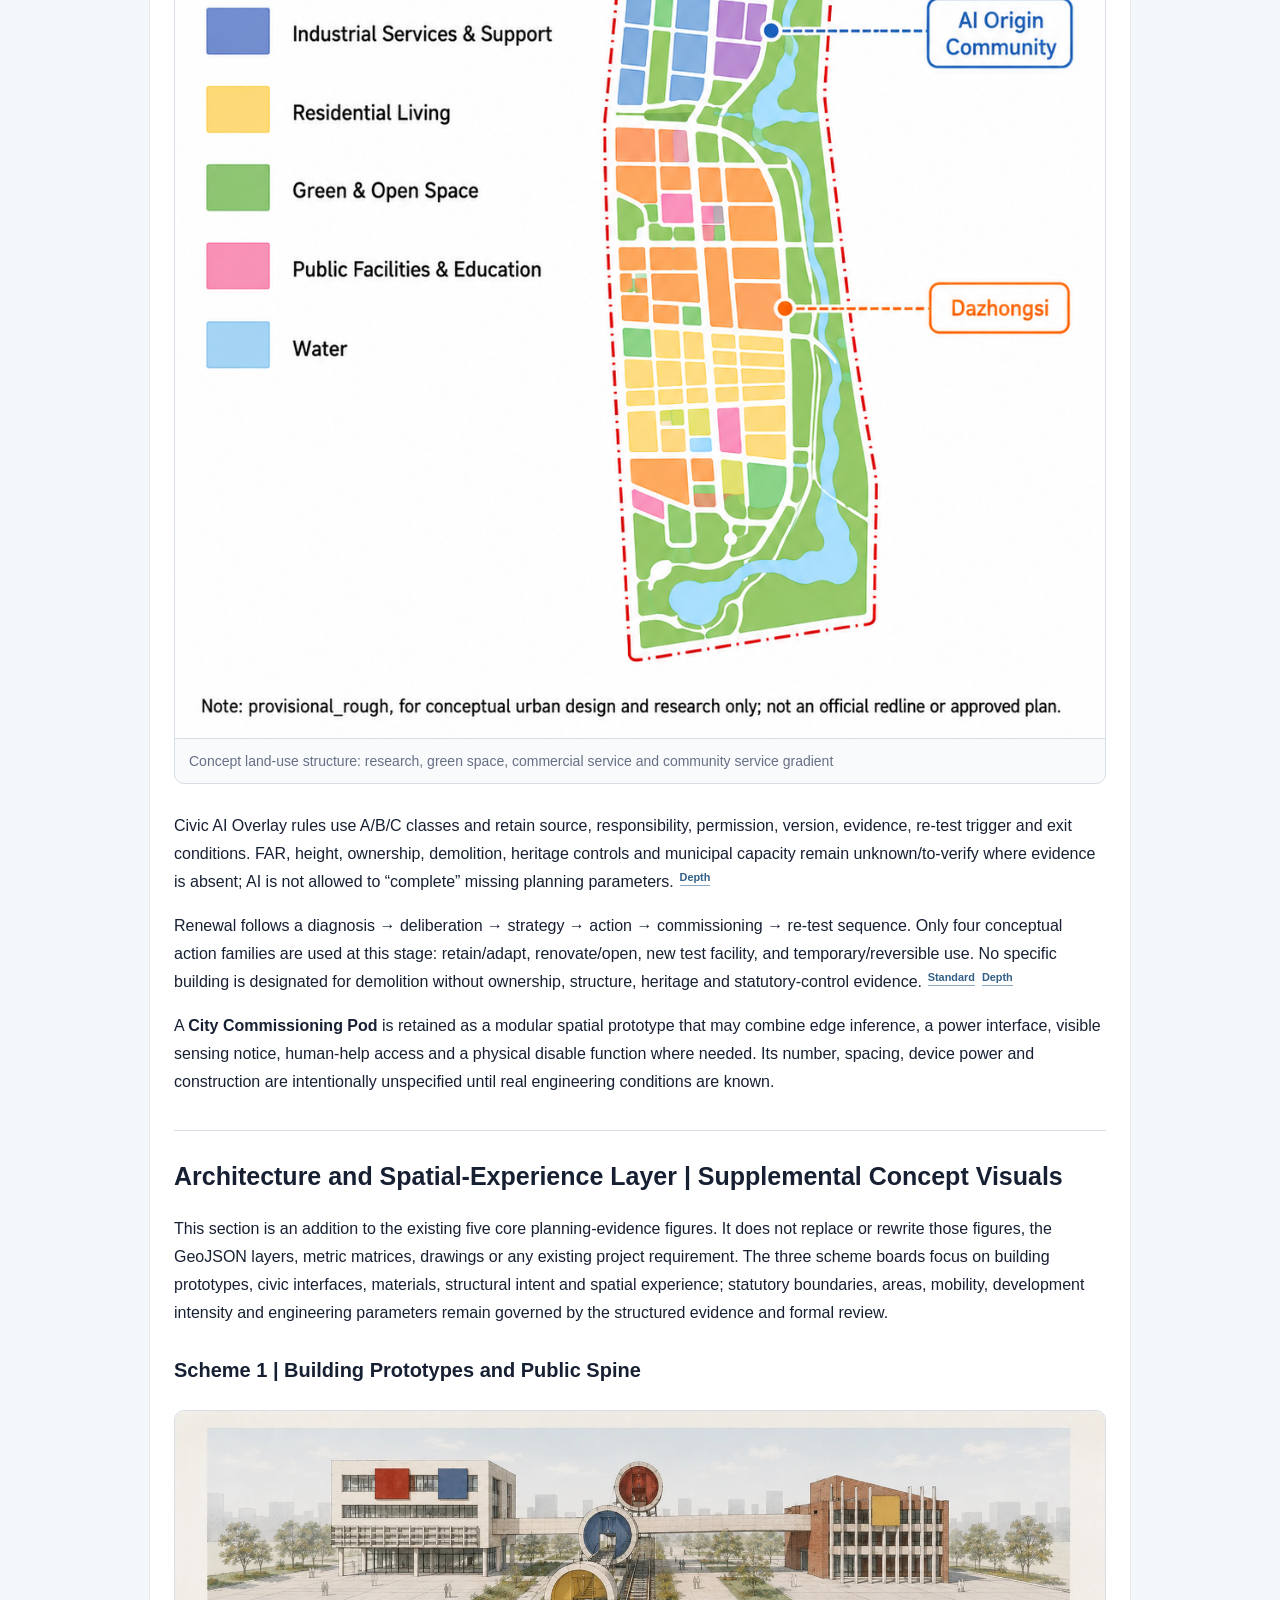
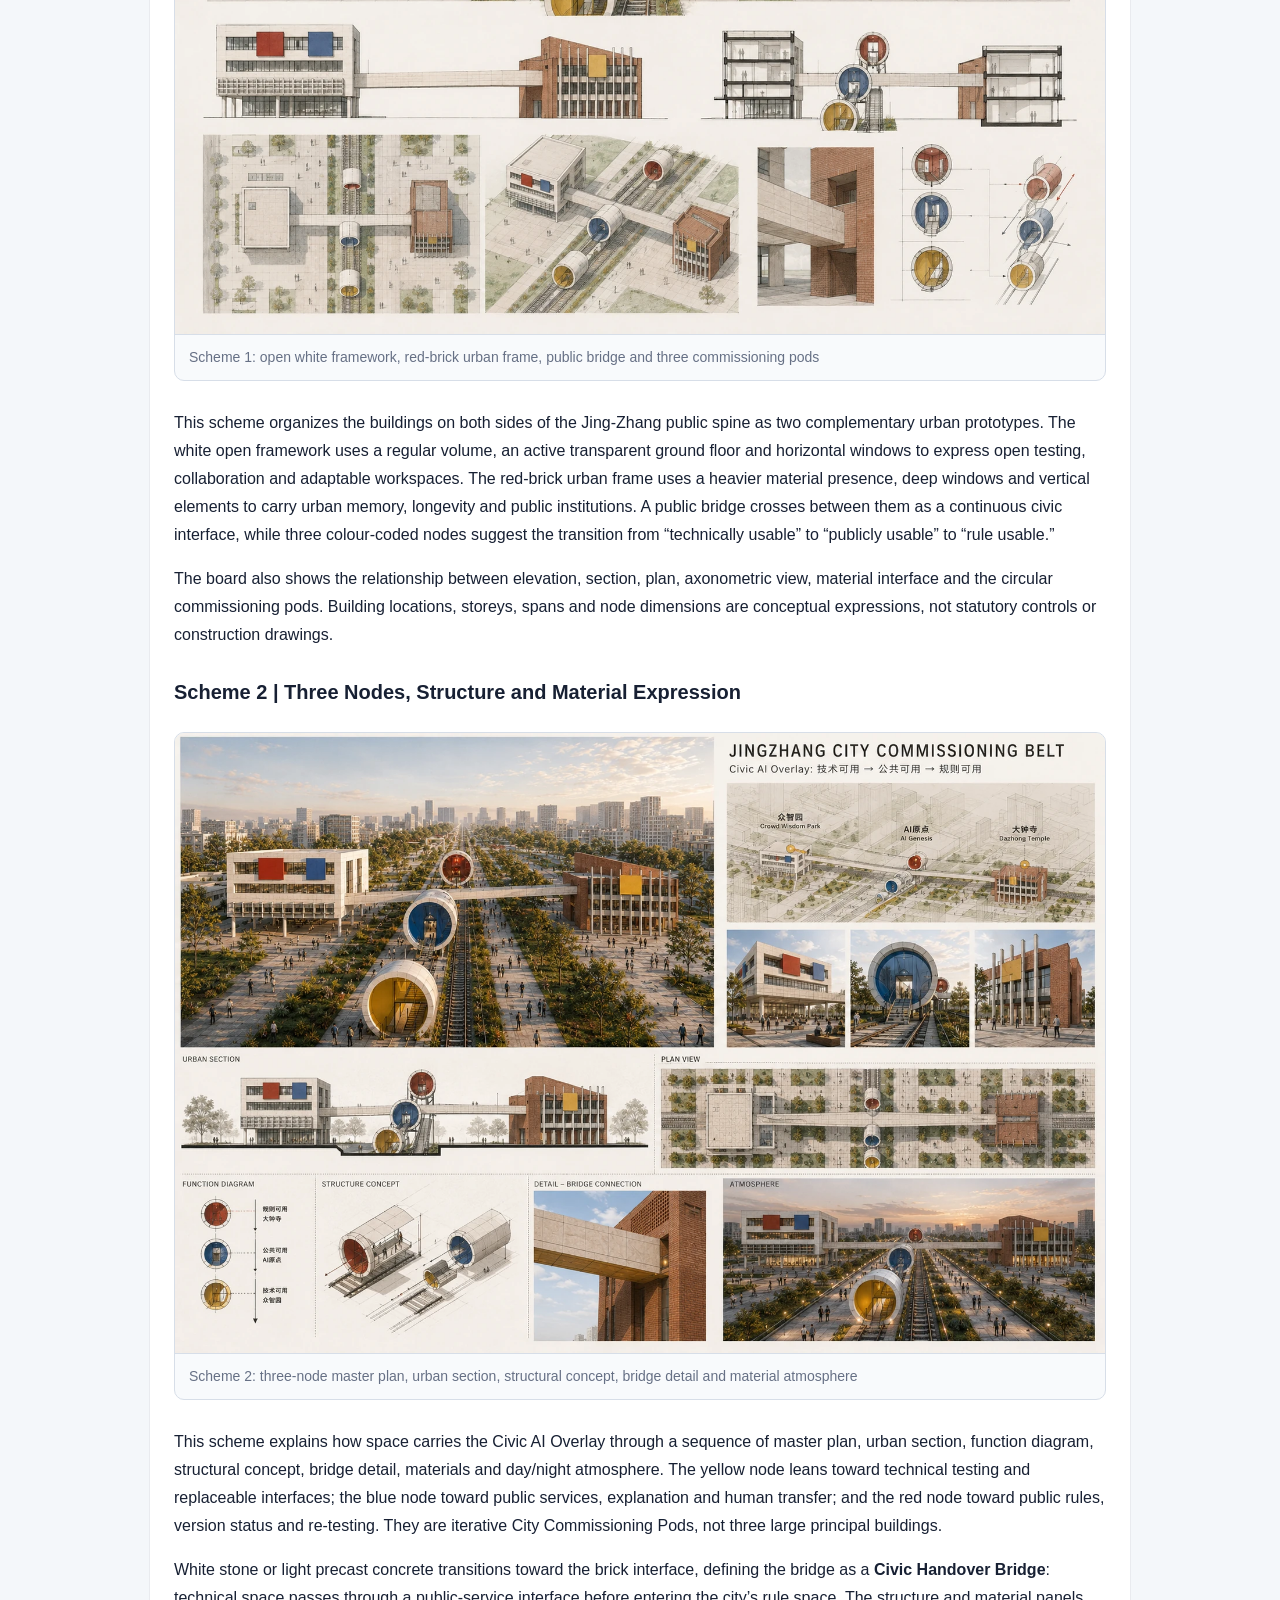
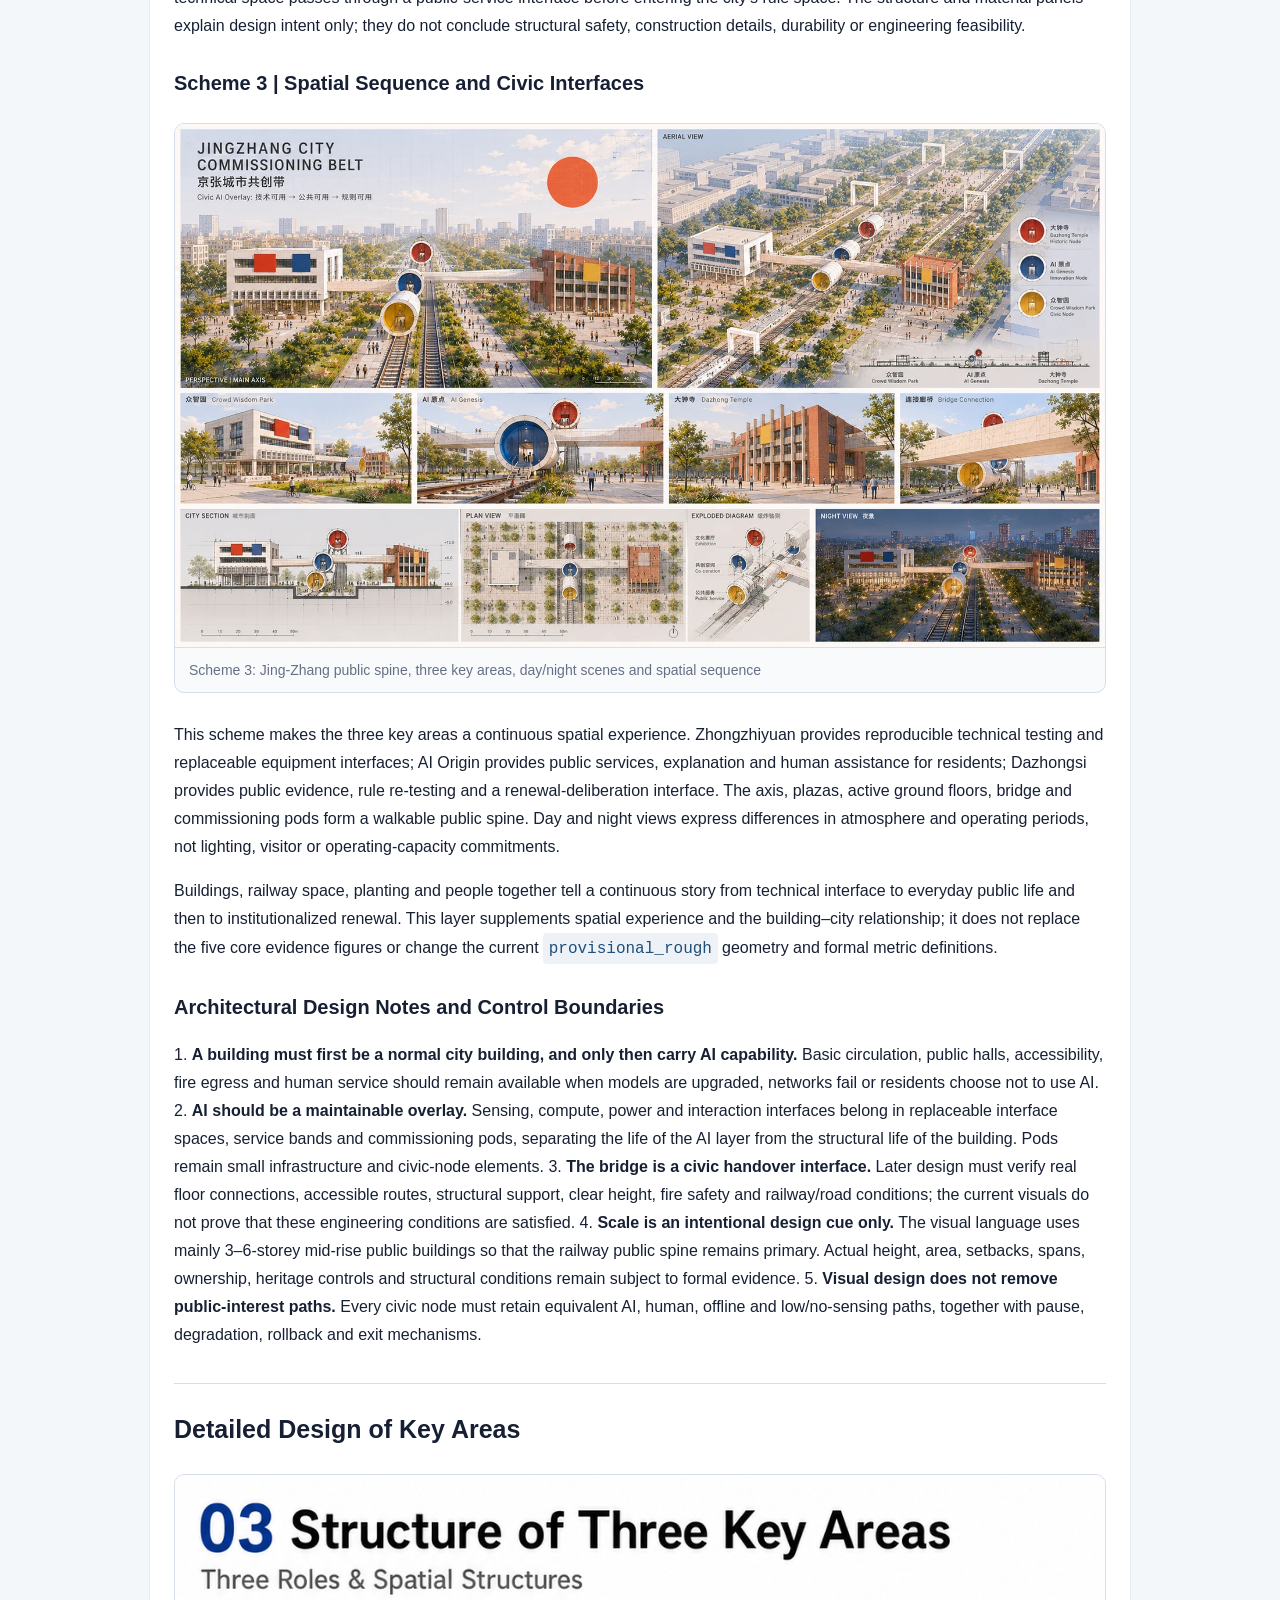
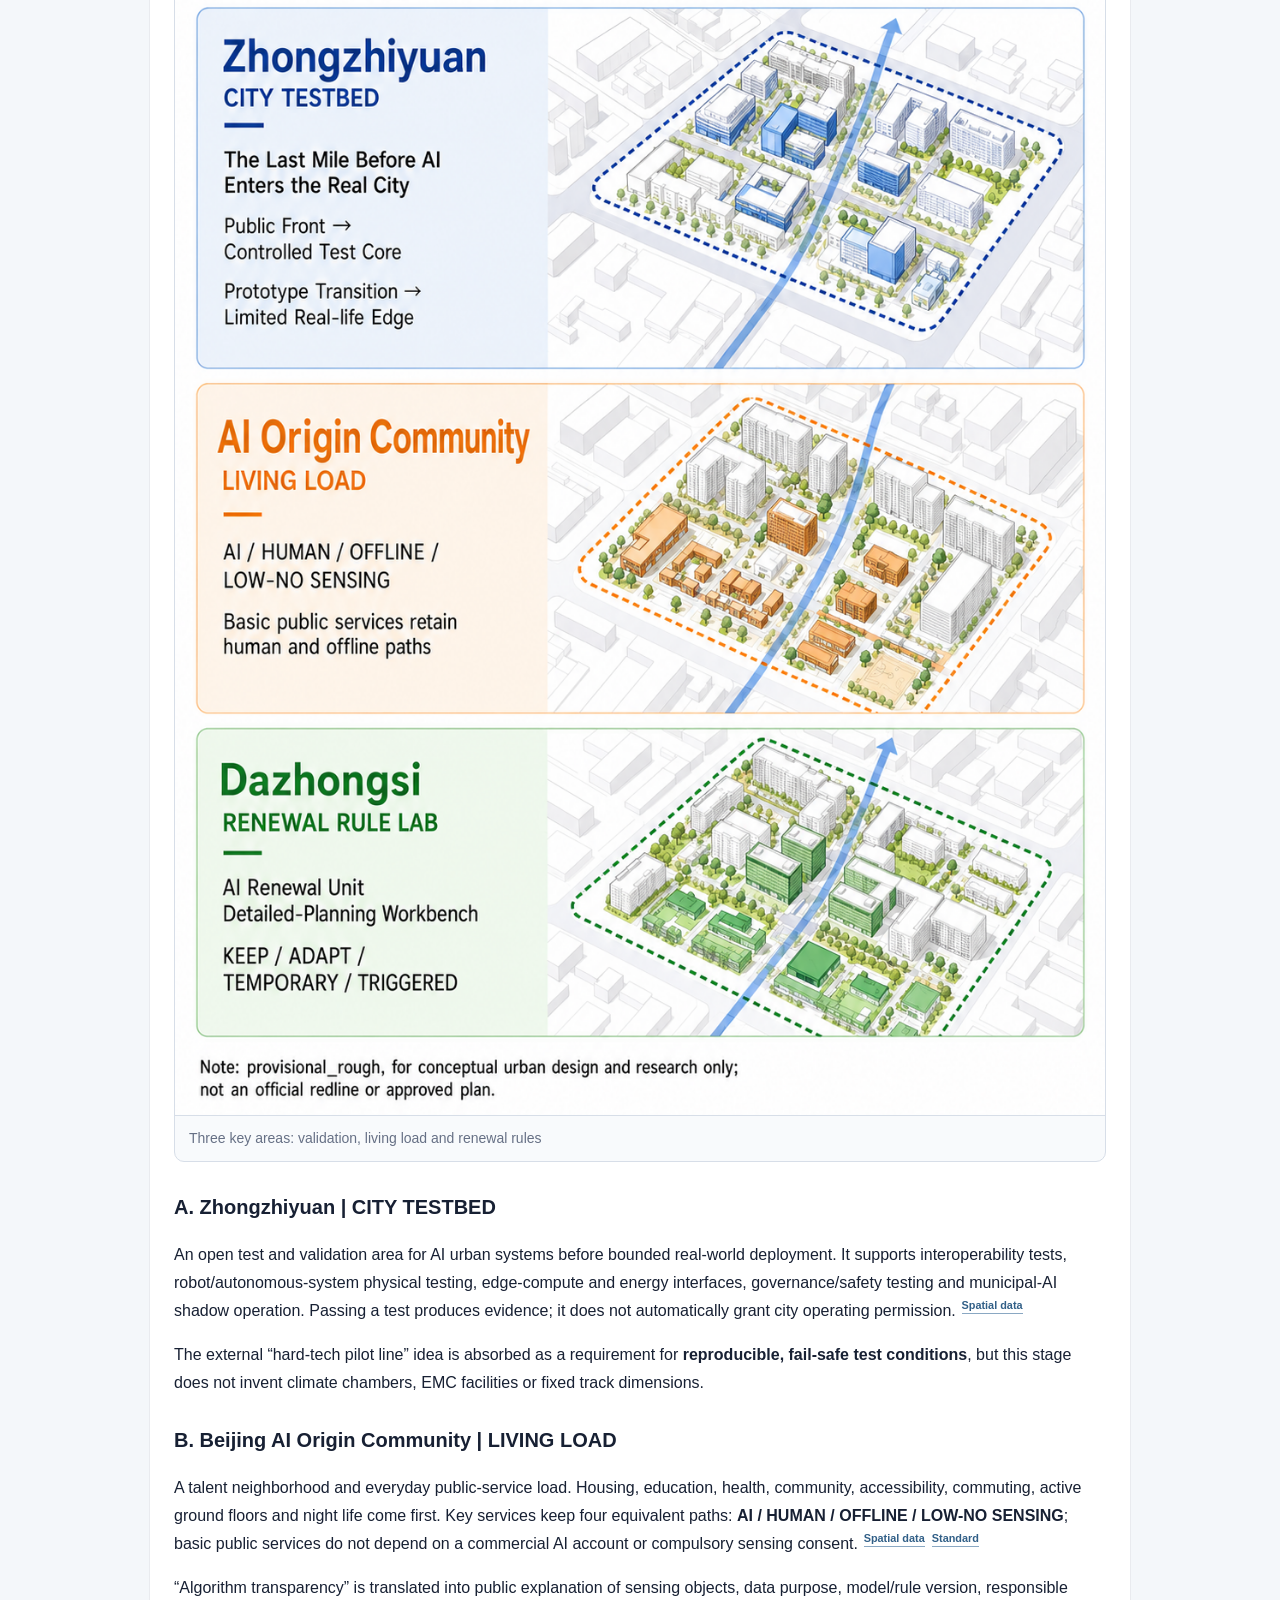
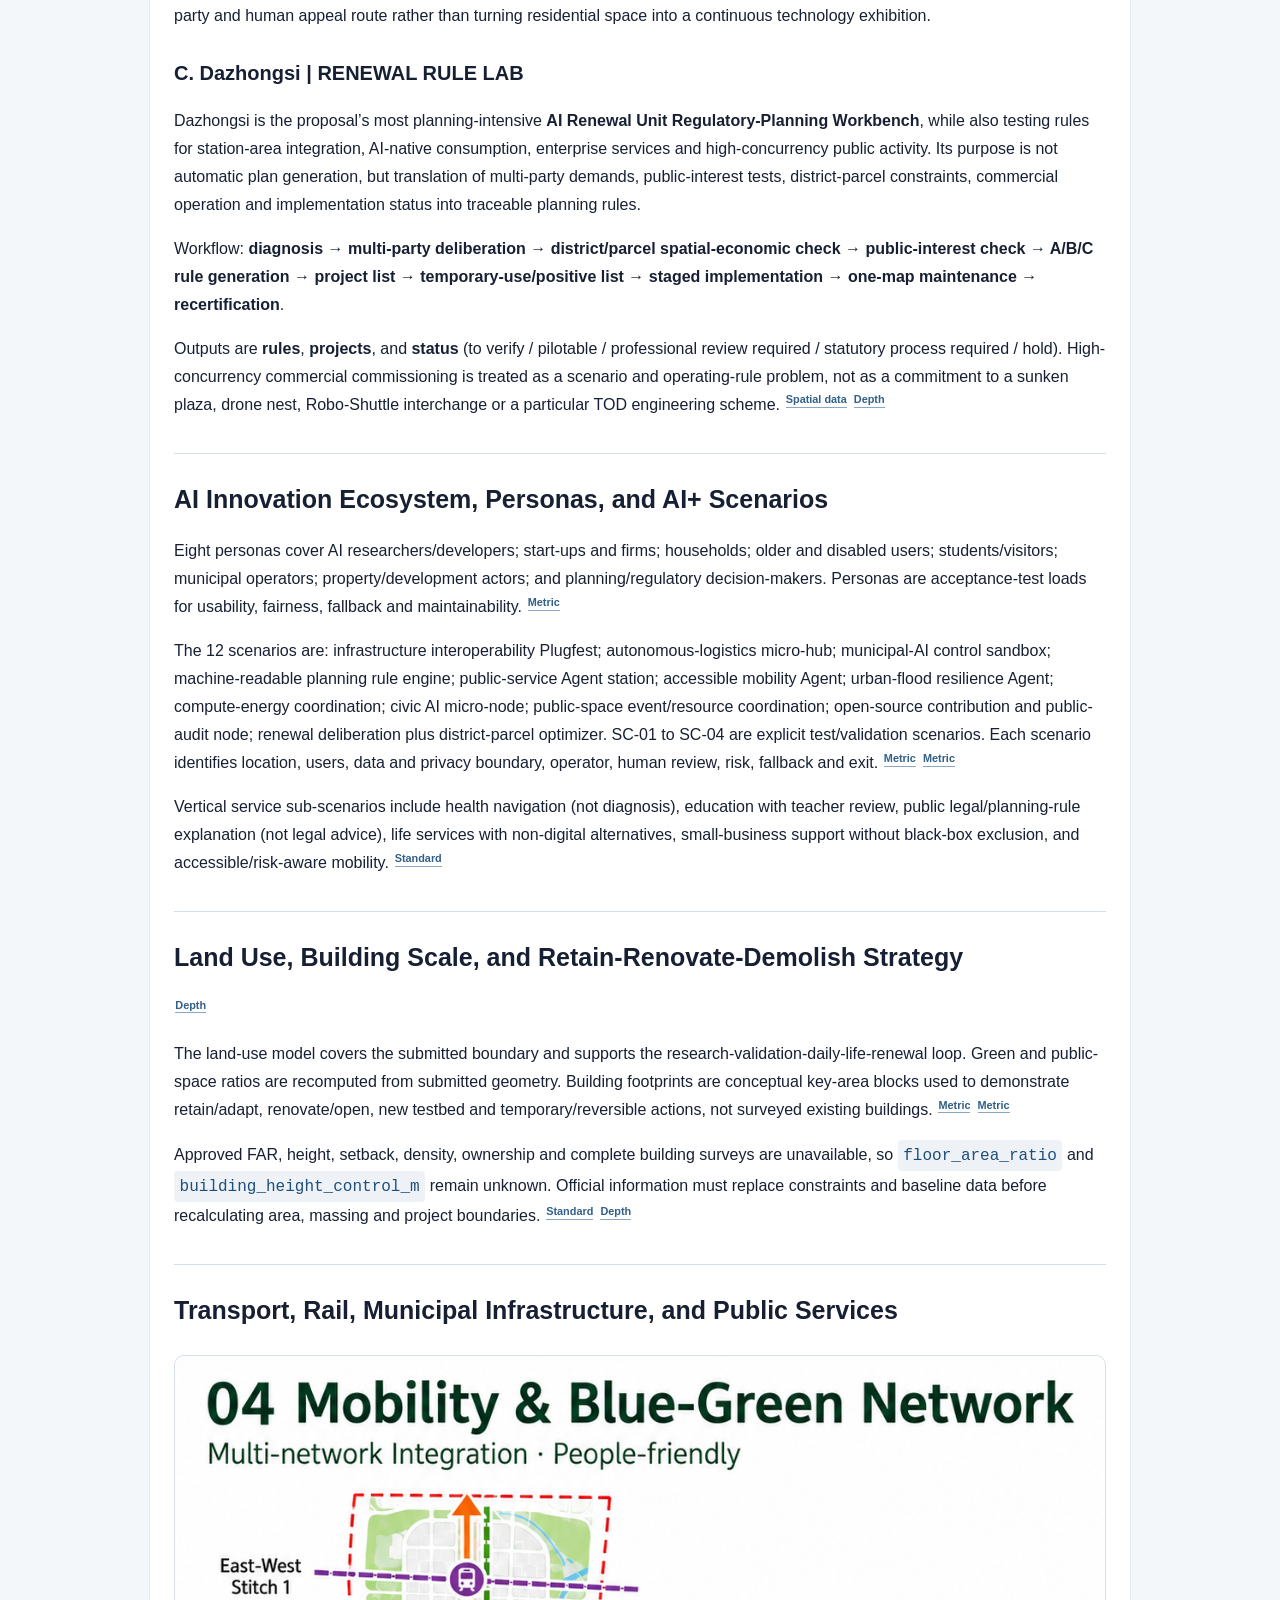
==== commit ea03e949: "Add supplemental architecture visuals" ====
--- a/submissions/brittanistrehlowll-oss/jingzhang-city-commissioning-belt/report/proposal.en.html
+++ b/submissions/brittanistrehlowll-oss/jingzhang-city-commissioning-belt/report/proposal.en.html
@@ -182,6 +182,22 @@
 <p>Civic AI Overlay rules use A/B/C classes and retain source, responsibility, permission, version, evidence, re-test trigger and exit conditions. FAR, height, ownership, demolition, heritage controls and municipal capacity remain unknown/to-verify where evidence is absent; AI is not allowed to “complete” missing planning parameters. <sup class="evidence evidence-depth" data-evidence-kind="depth" data-evidence-value="land_use_layout" title="Depth: land_use_layout">Depth</sup></p>
 <p>Renewal follows a diagnosis → deliberation → strategy → action → commissioning → re-test sequence. Only four conceptual action families are used at this stage: retain/adapt, renovate/open, new test facility, and temporary/reversible use. No specific building is designated for demolition without ownership, structure, heritage and statutory-control evidence. <sup class="evidence evidence-standard" data-evidence-kind="standard" data-evidence-value="MOHURD-CONTROL-DETAILED-PLANNING" title="Standard: MOHURD-CONTROL-DETAILED-PLANNING">Standard</sup> <sup class="evidence evidence-depth" data-evidence-kind="depth" data-evidence-value="retain_renovate_demolish" title="Depth: retain_renovate_demolish">Depth</sup></p>
 <p>A <strong>City Commissioning Pod</strong> is retained as a modular spatial prototype that may combine edge inference, a power interface, visible sensing notice, human-help access and a physical disable function where needed. Its number, spacing, device power and construction are intentionally unspecified until real engineering conditions are known.</p>
+<h2>Architecture and Spatial-Experience Layer | Supplemental Concept Visuals</h2>
+<p>This section is an addition to the existing five core planning-evidence figures. It does not replace or rewrite those figures, the GeoJSON layers, metric matrices, drawings or any existing project requirement. The three scheme boards focus on building prototypes, civic interfaces, materials, structural intent and spatial experience; statutory boundaries, areas, mobility, development intensity and engineering parameters remain governed by the structured evidence and formal review.</p>
+<h3>Scheme 1 | Building Prototypes and Public Spine</h3>
+<figure class="proposal-figure"><img src="../assets/media/architecture-overview.webp" alt="Scheme 1: open white framework, red-brick urban frame, public bridge and three commissioning pods"><figcaption>Scheme 1: open white framework, red-brick urban frame, public bridge and three commissioning pods</figcaption></figure>
+<p>This scheme organizes the buildings on both sides of the Jing-Zhang public spine as two complementary urban prototypes. The white open framework uses a regular volume, an active transparent ground floor and horizontal windows to express open testing, collaboration and adaptable workspaces. The red-brick urban frame uses a heavier material presence, deep windows and vertical elements to carry urban memory, longevity and public institutions. A public bridge crosses between them as a continuous civic interface, while three colour-coded nodes suggest the transition from “technically usable” to “publicly usable” to “rule usable.”</p>
+<p>The board also shows the relationship between elevation, section, plan, axonometric view, material interface and the circular commissioning pods. Building locations, storeys, spans and node dimensions are conceptual expressions, not statutory controls or construction drawings.</p>
+<h3>Scheme 2 | Three Nodes, Structure and Material Expression</h3>
+<figure class="proposal-figure"><img src="../assets/media/architecture-technical-board.webp" alt="Scheme 2: three-node master plan, urban section, structural concept, bridge detail and material atmosphere"><figcaption>Scheme 2: three-node master plan, urban section, structural concept, bridge detail and material atmosphere</figcaption></figure>
+<p>This scheme explains how space carries the Civic AI Overlay through a sequence of master plan, urban section, function diagram, structural concept, bridge detail, materials and day/night atmosphere. The yellow node leans toward technical testing and replaceable interfaces; the blue node toward public services, explanation and human transfer; and the red node toward public rules, version status and re-testing. They are iterative City Commissioning Pods, not three large principal buildings.</p>
+<p>White stone or light precast concrete transitions toward the brick interface, defining the bridge as a <strong>Civic Handover Bridge</strong>: technical space passes through a public-service interface before entering the city’s rule space. The structure and material panels explain design intent only; they do not conclude structural safety, construction details, durability or engineering feasibility.</p>
+<h3>Scheme 3 | Spatial Sequence and Civic Interfaces</h3>
+<figure class="proposal-figure"><img src="../assets/media/architecture-spatial-sequence.webp" alt="Scheme 3: Jing-Zhang public spine, three key areas, day/night scenes and spatial sequence"><figcaption>Scheme 3: Jing-Zhang public spine, three key areas, day/night scenes and spatial sequence</figcaption></figure>
+<p>This scheme makes the three key areas a continuous spatial experience. Zhongzhiyuan provides reproducible technical testing and replaceable equipment interfaces; AI Origin provides public services, explanation and human assistance for residents; Dazhongsi provides public evidence, rule re-testing and a renewal-deliberation interface. The axis, plazas, active ground floors, bridge and commissioning pods form a walkable public spine. Day and night views express differences in atmosphere and operating periods, not lighting, visitor or operating-capacity commitments.</p>
+<p>Buildings, railway space, planting and people together tell a continuous story from technical interface to everyday public life and then to institutionalized renewal. This layer supplements spatial experience and the building–city relationship; it does not replace the five core evidence figures or change the current <code>provisional_rough</code> geometry and formal metric definitions.</p>
+<h3>Architectural Design Notes and Control Boundaries</h3>
+<p>1. <strong>A building must first be a normal city building, and only then carry AI capability.</strong> Basic circulation, public halls, accessibility, fire egress and human service should remain available when models are upgraded, networks fail or residents choose not to use AI. 2. <strong>AI should be a maintainable overlay.</strong> Sensing, compute, power and interaction interfaces belong in replaceable interface spaces, service bands and commissioning pods, separating the life of the AI layer from the structural life of the building. Pods remain small infrastructure and civic-node elements. 3. <strong>The bridge is a civic handover interface.</strong> Later design must verify real floor connections, accessible routes, structural support, clear height, fire safety and railway/road conditions; the current visuals do not prove that these engineering conditions are satisfied. 4. <strong>Scale is an intentional design cue only.</strong> The visual language uses mainly 3–6-storey mid-rise public buildings so that the railway public spine remains primary. Actual height, area, setbacks, spans, ownership, heritage controls and structural conditions remain subject to formal evidence. 5. <strong>Visual design does not remove public-interest paths.</strong> Every civic node must retain equivalent AI, human, offline and low/no-sensing paths, together with pause, degradation, rollback and exit mechanisms.</p>
 <h2>Detailed Design of Key Areas</h2>
 <figure class="proposal-figure"><img src="../assets/figures/key-areas.en.png" alt="Three key areas: validation, living load and renewal rules"><figcaption>Three key areas: validation, living load and renewal rules</figcaption></figure>
 <h3>A. Zhongzhiyuan | CITY TESTBED</h3>
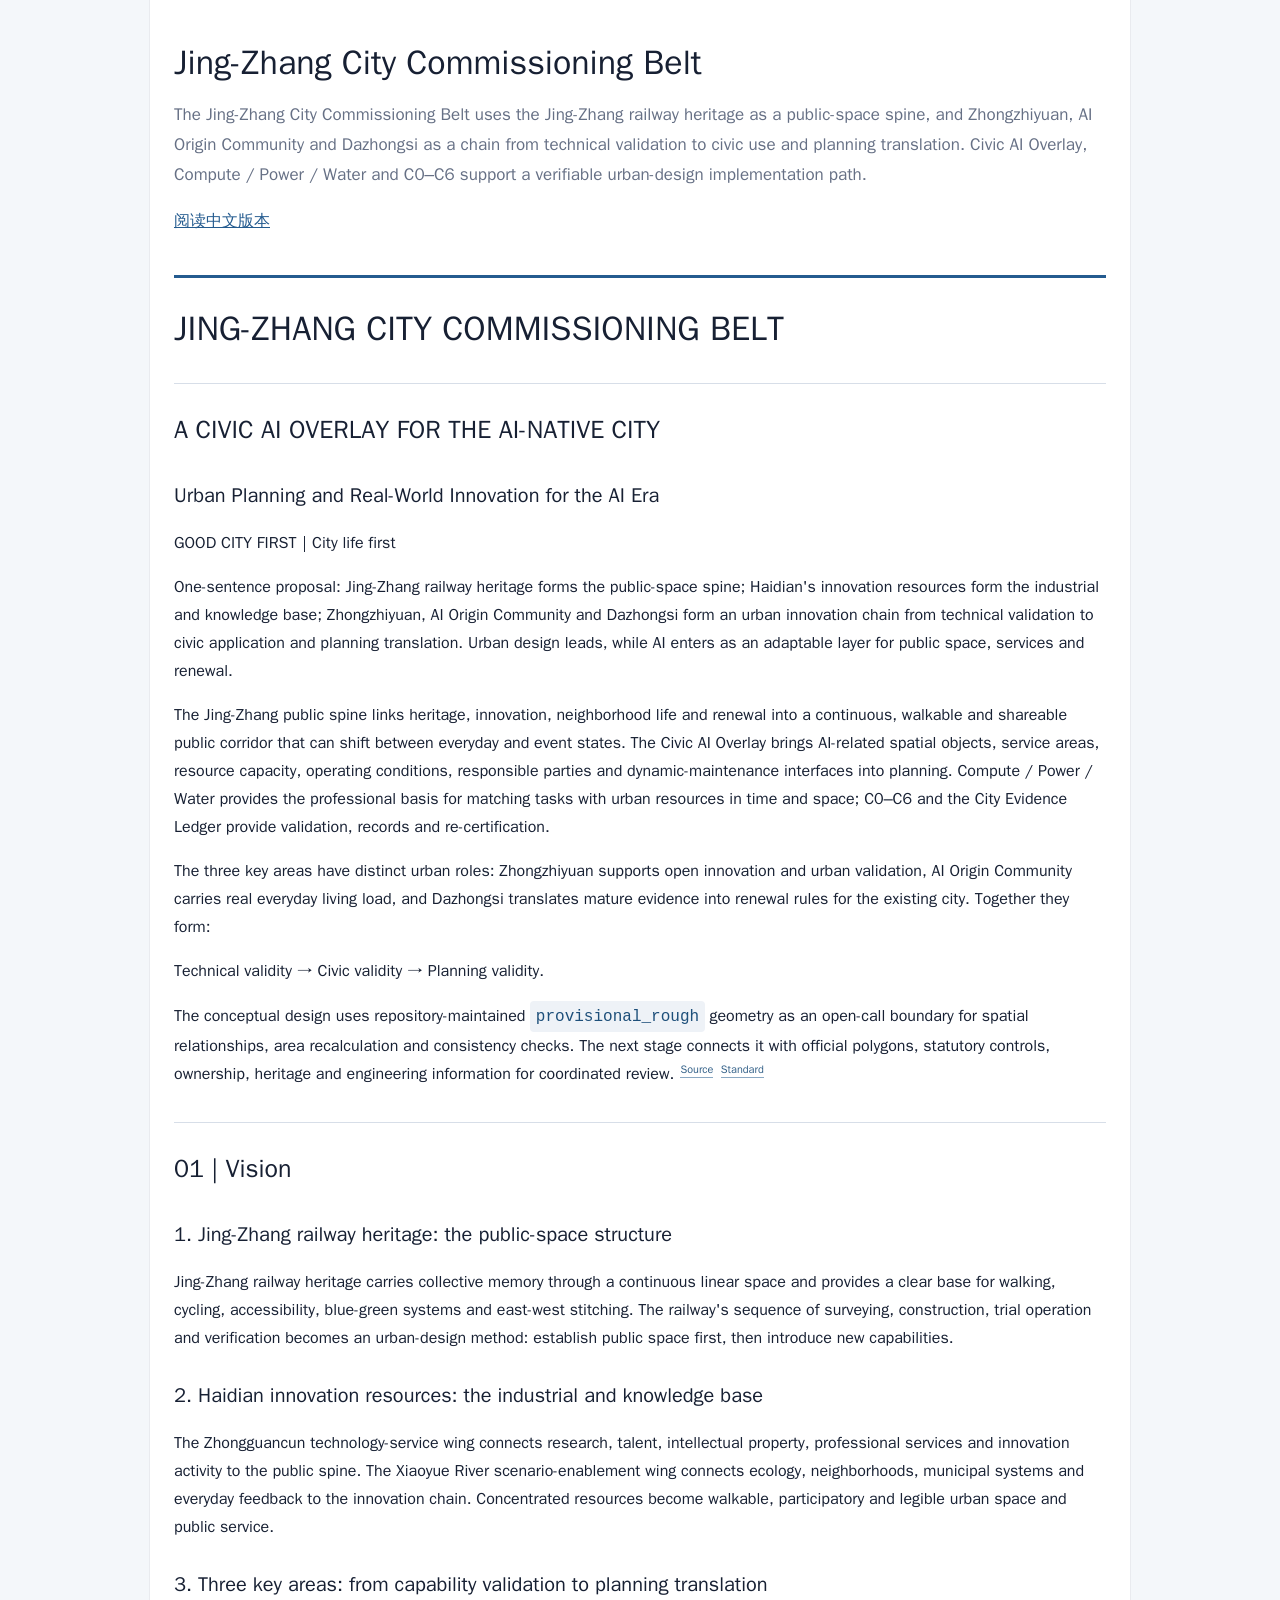
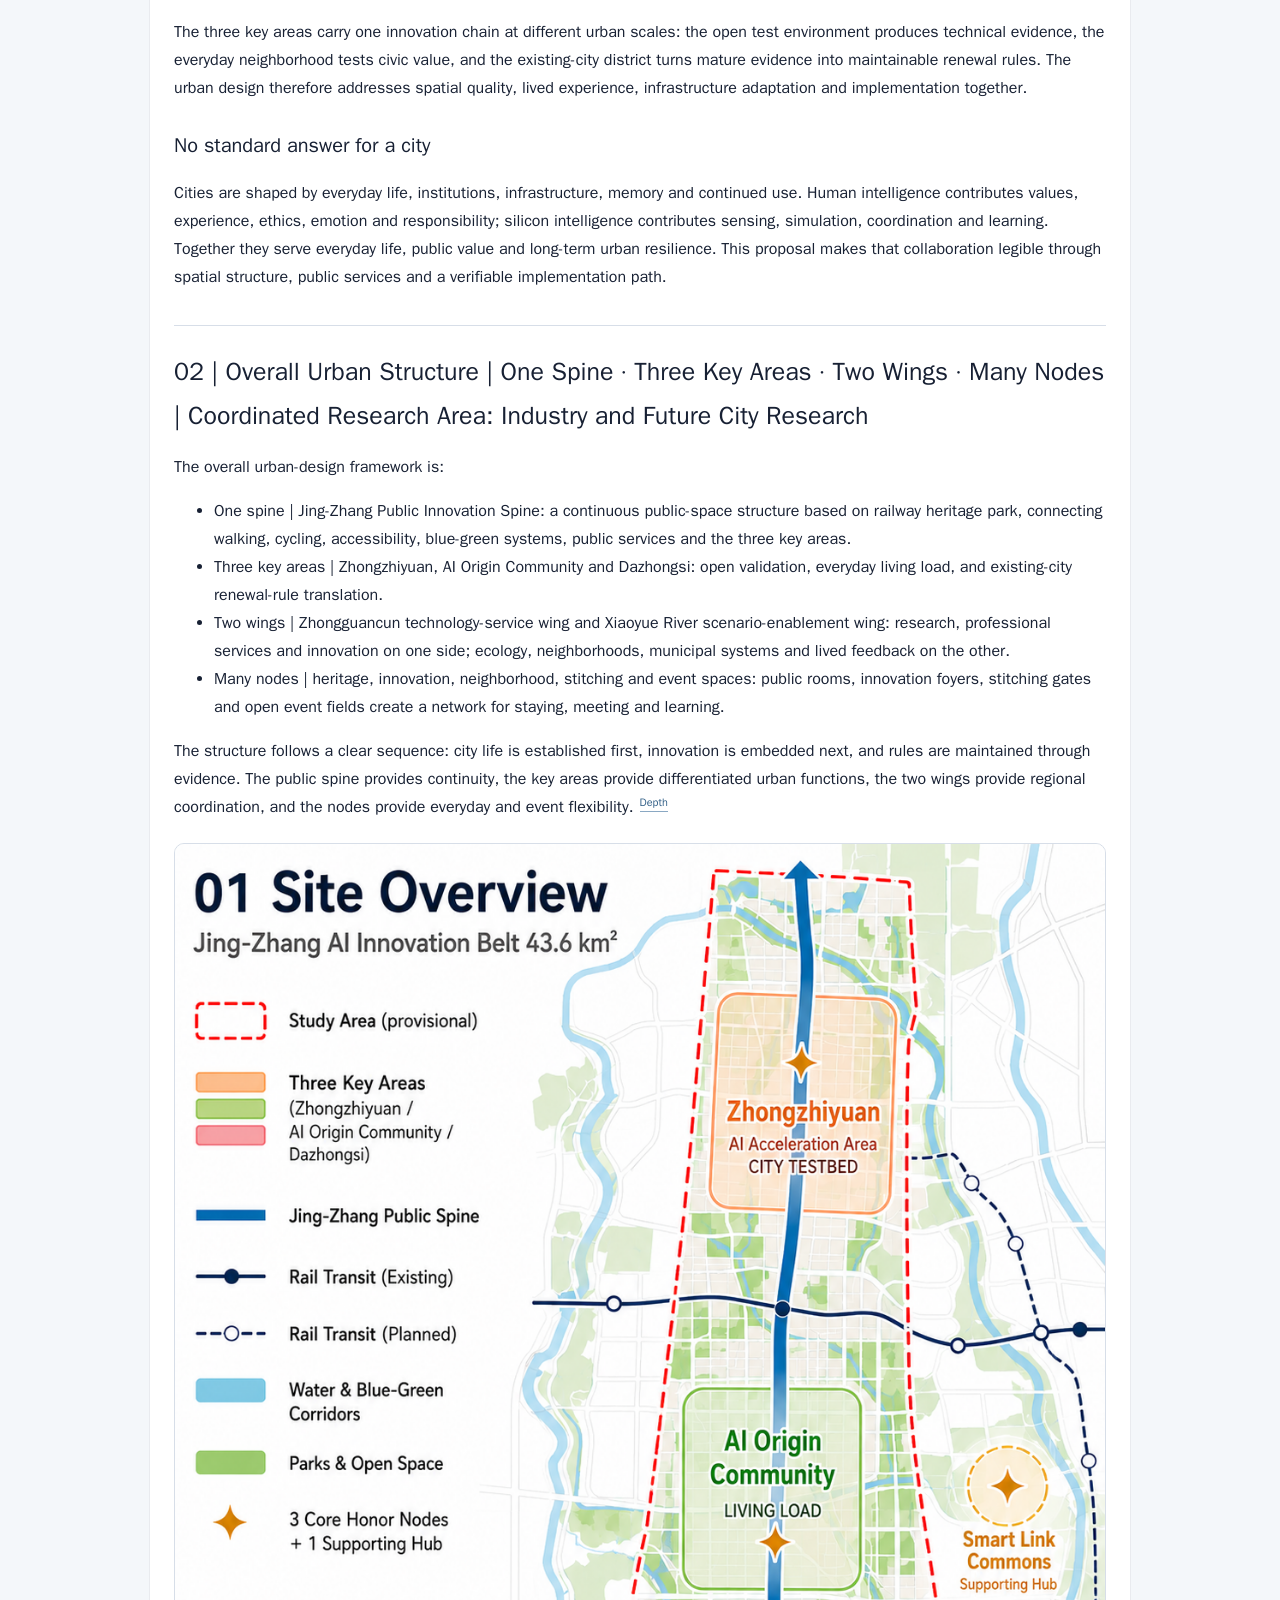
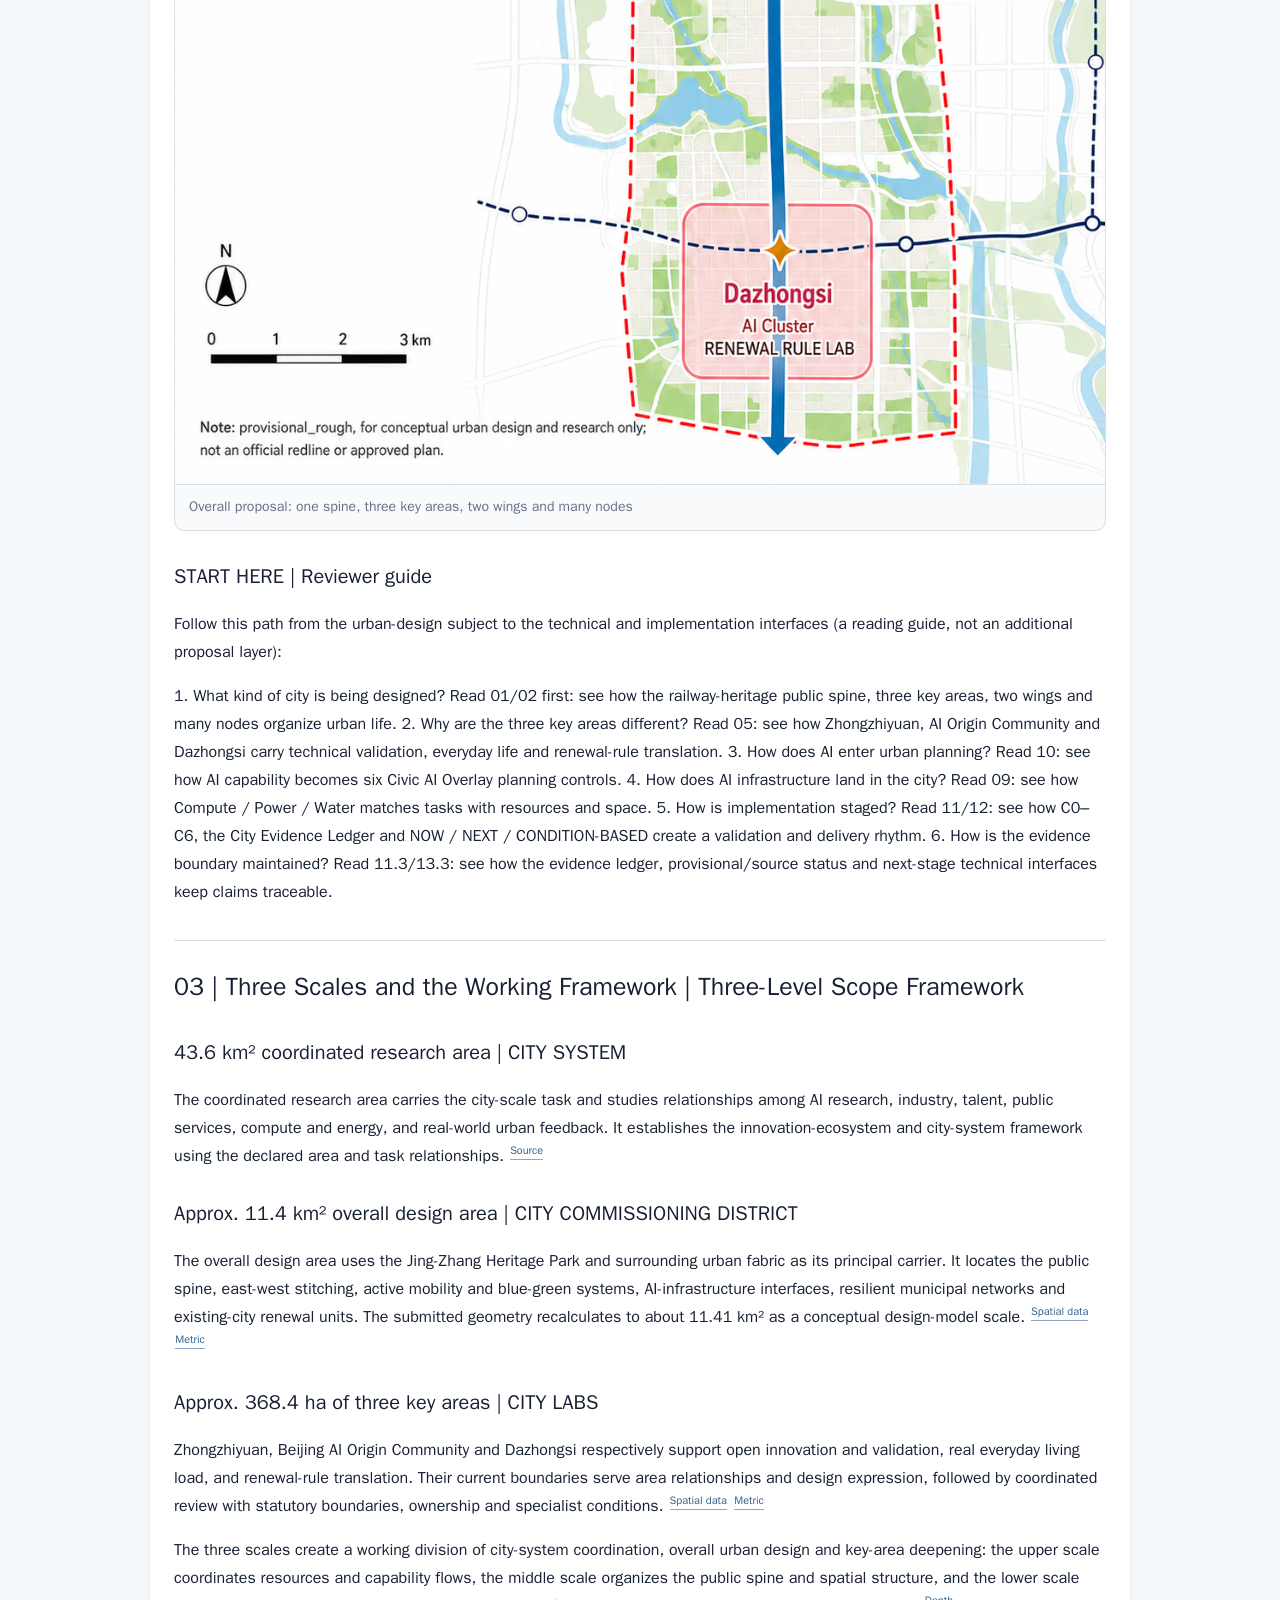
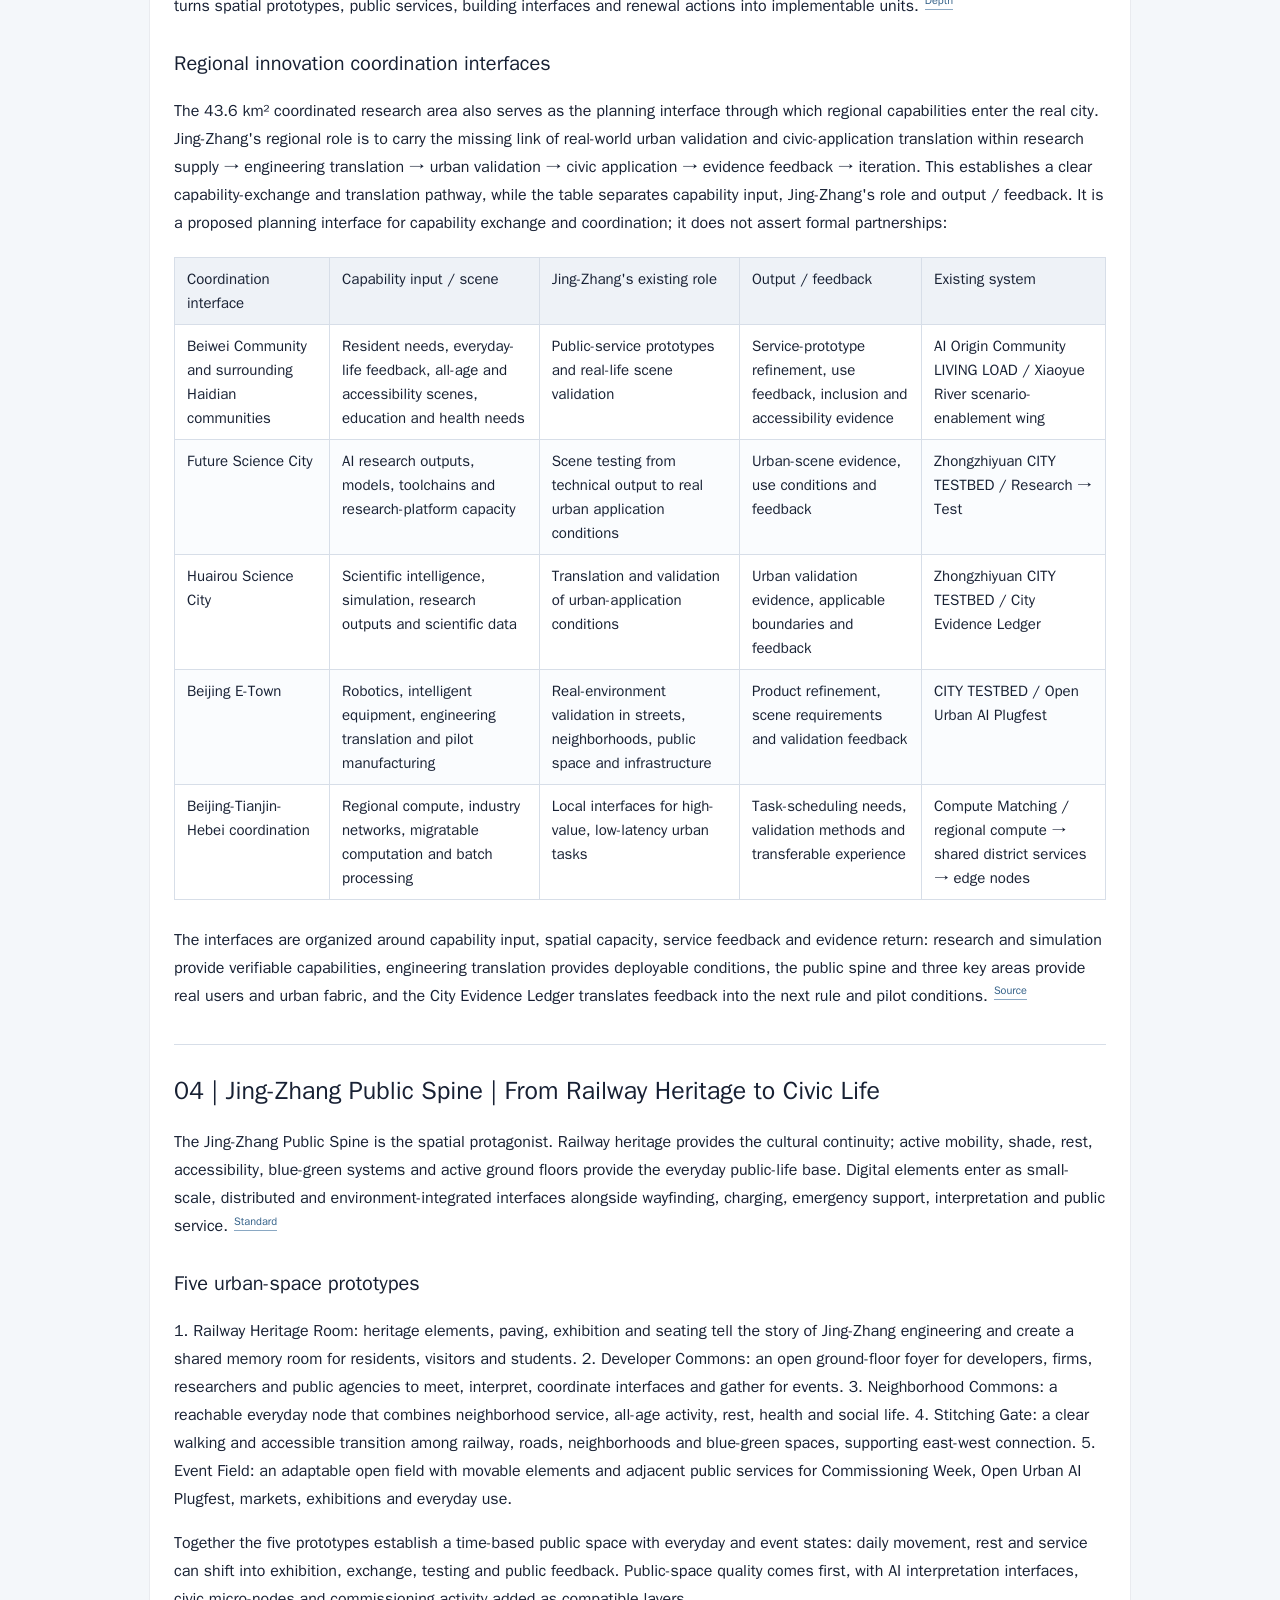
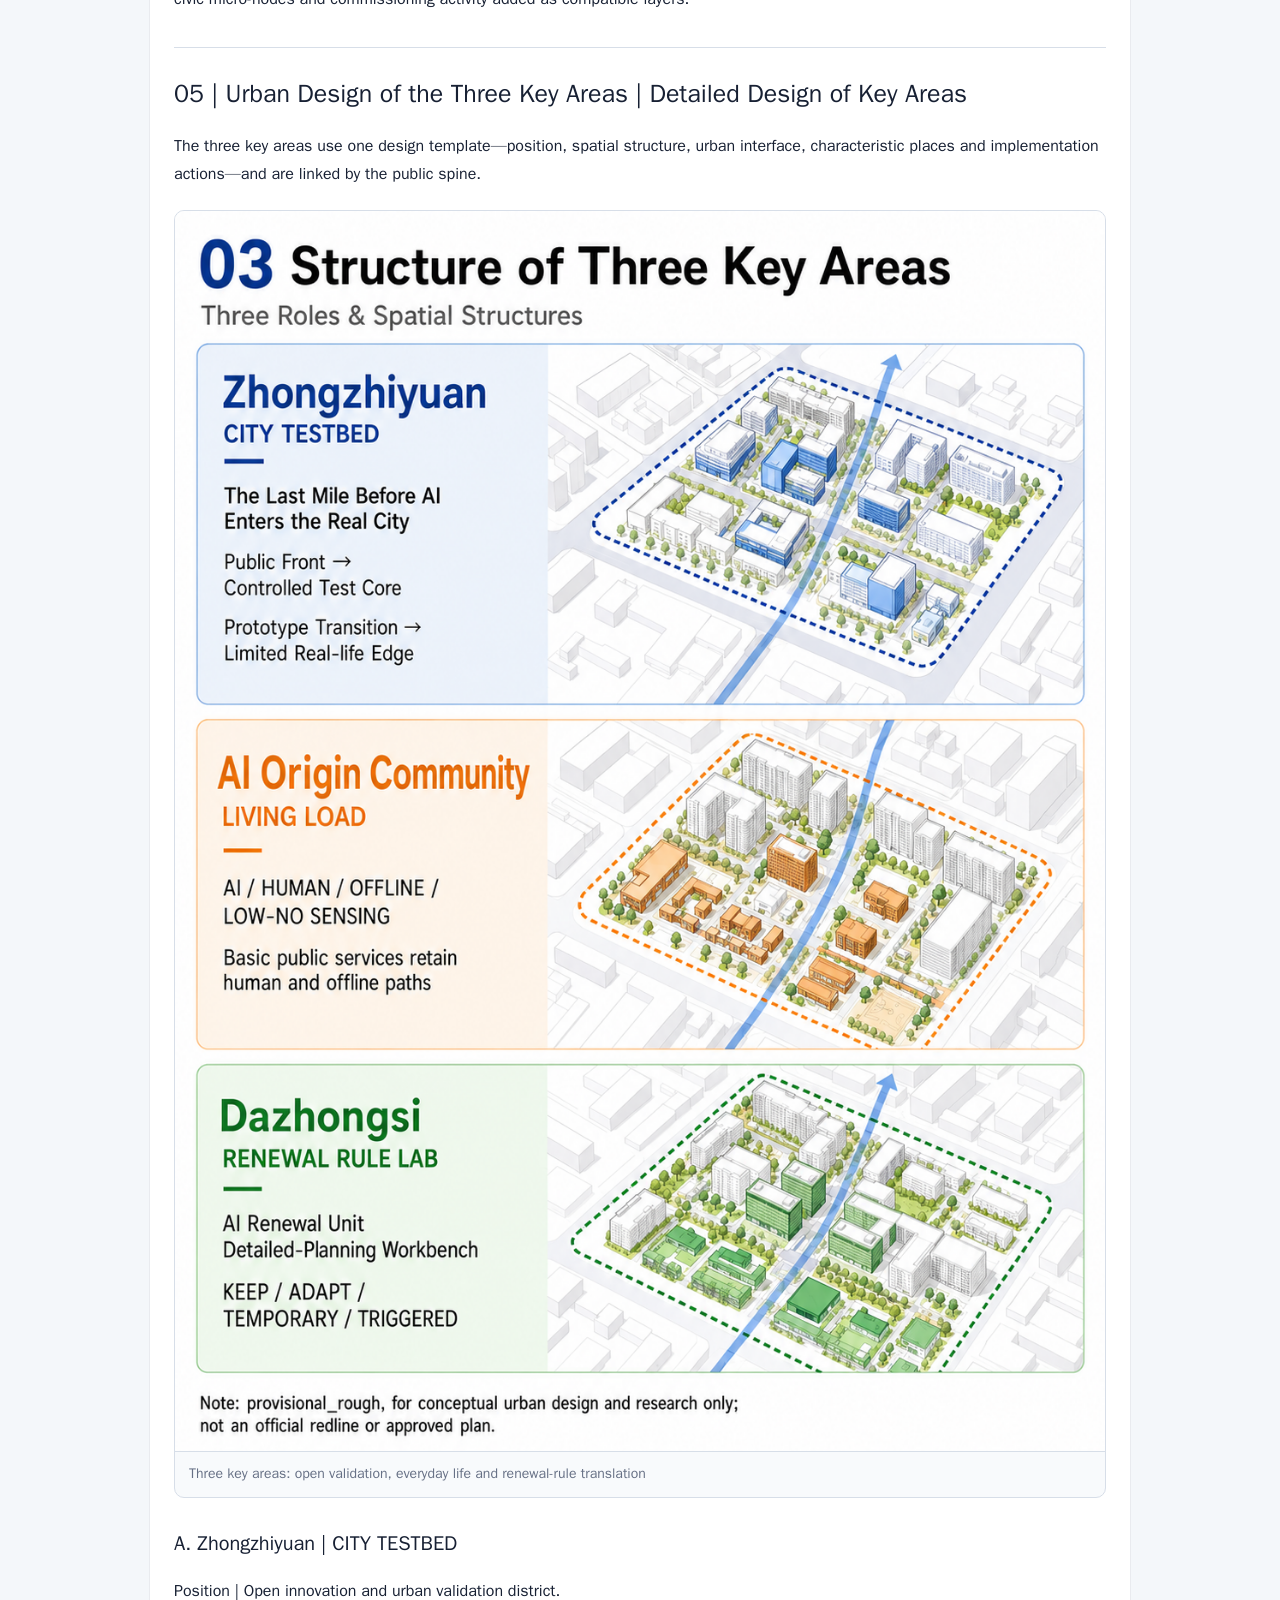
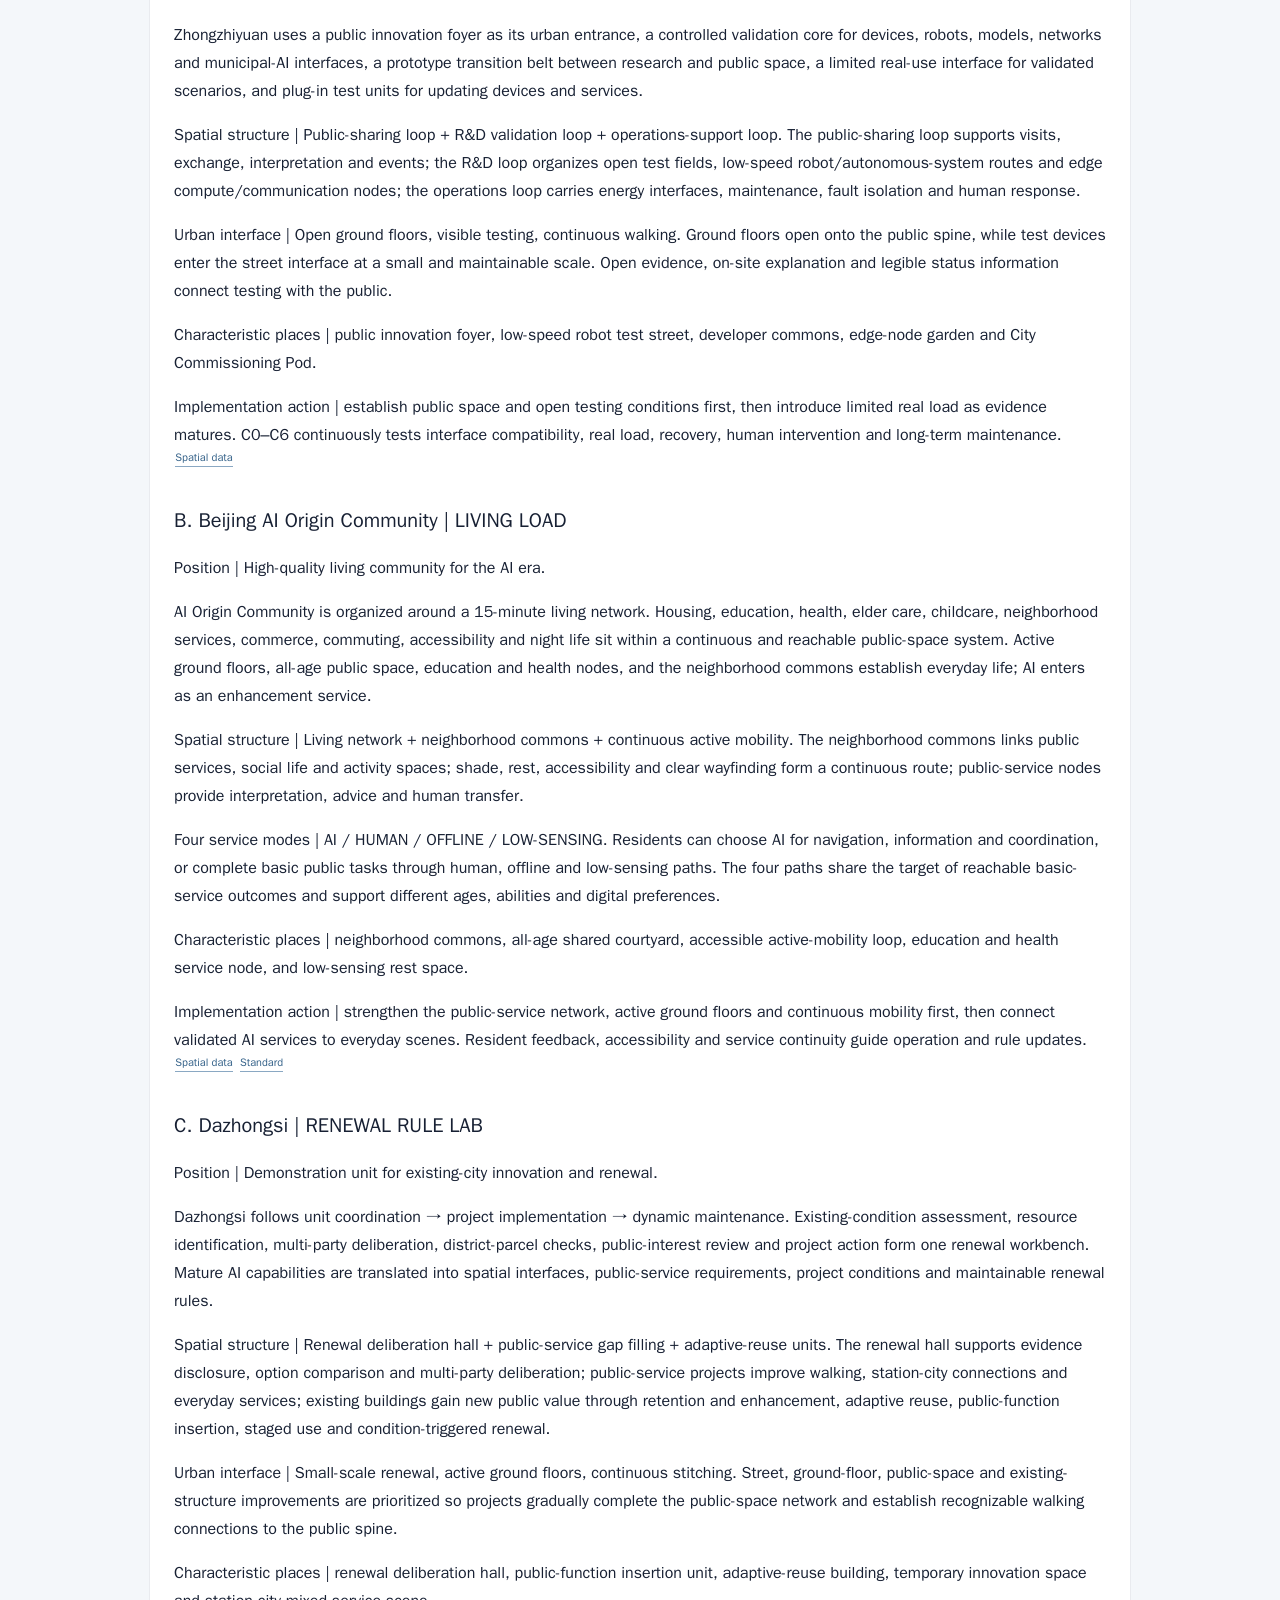
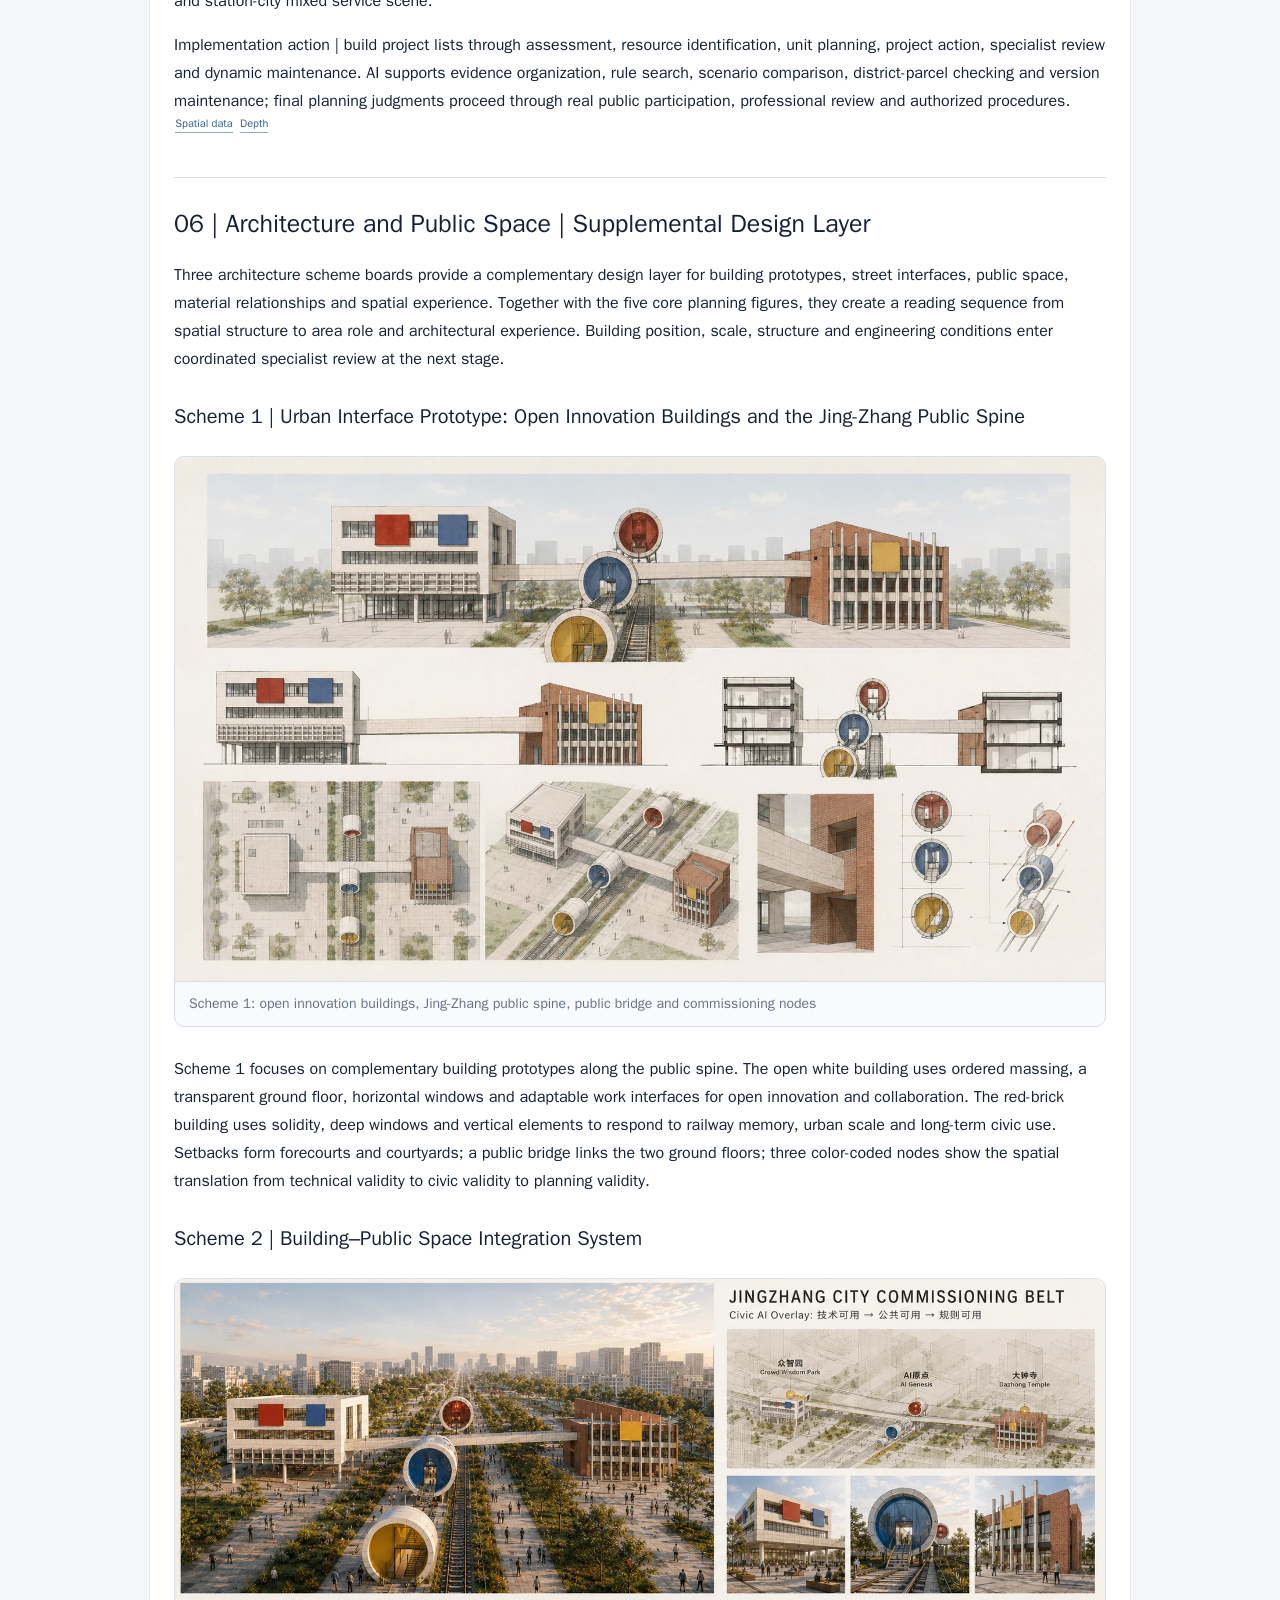
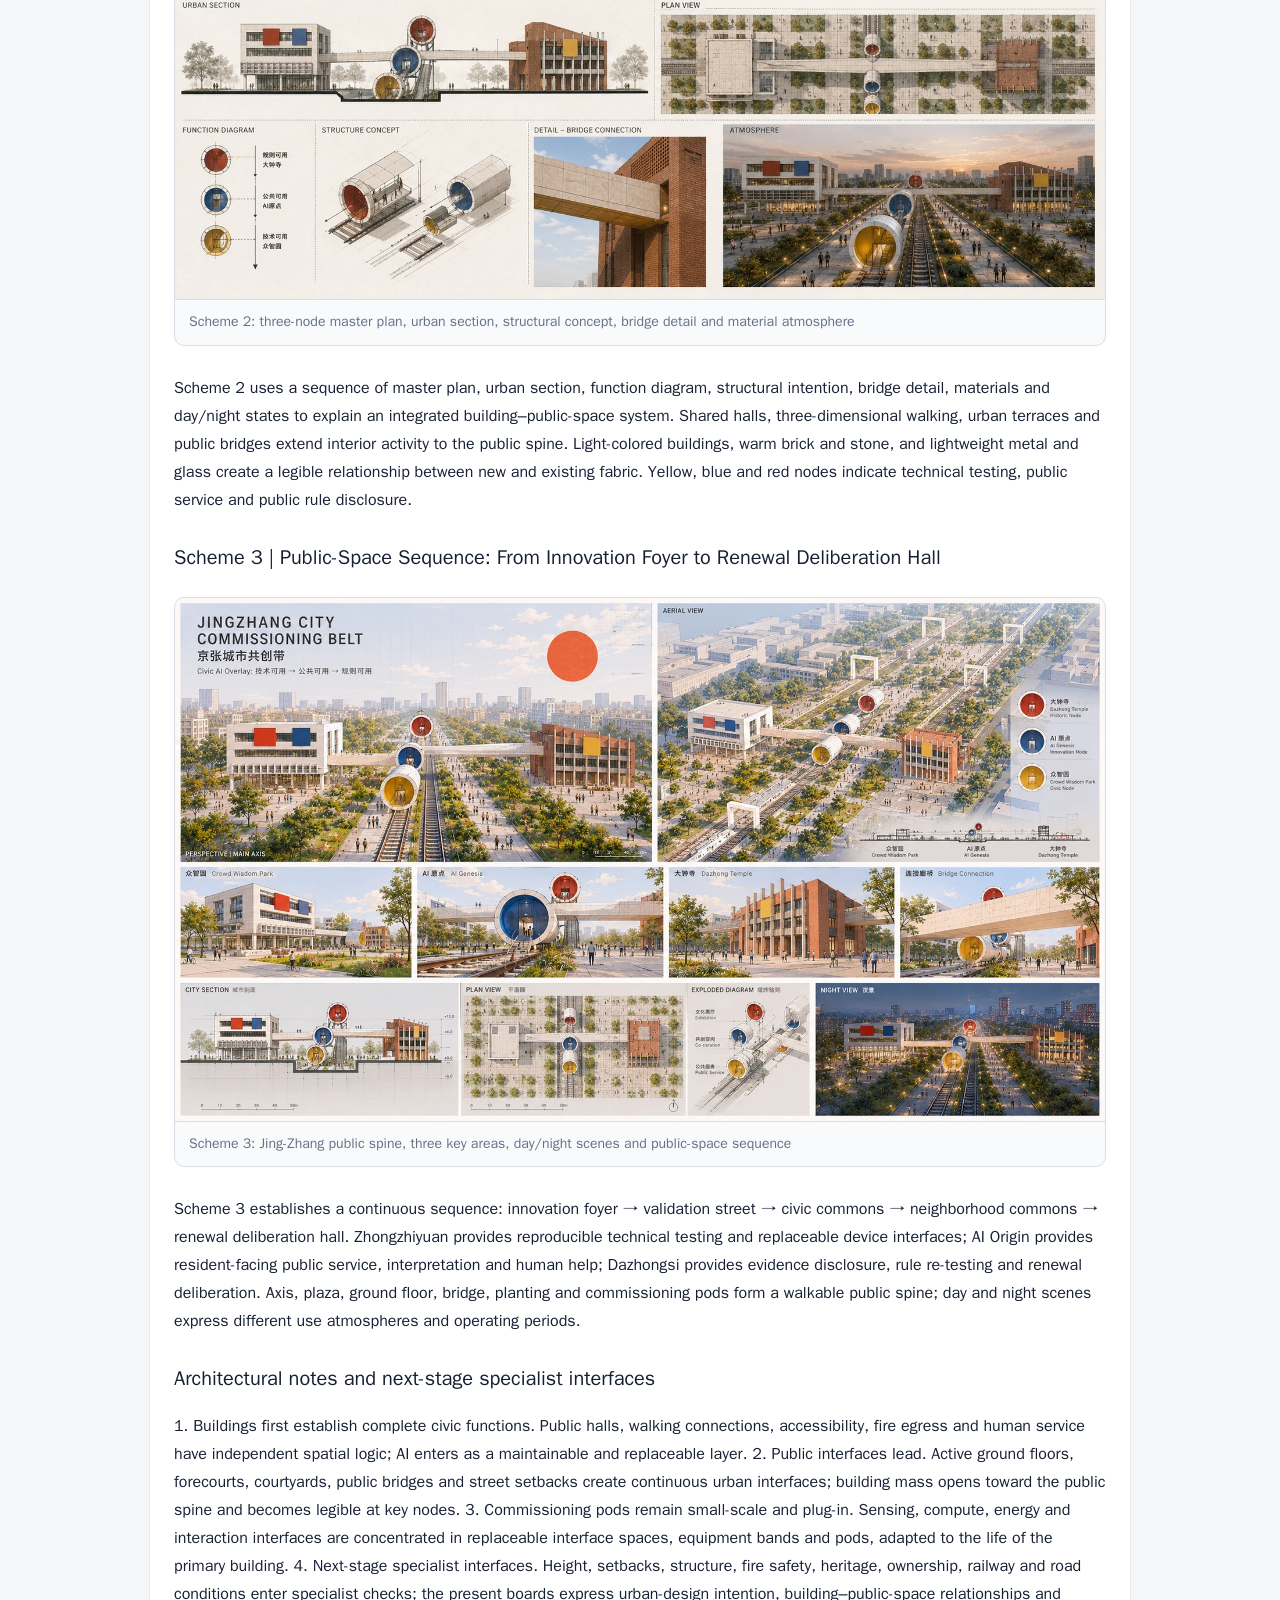
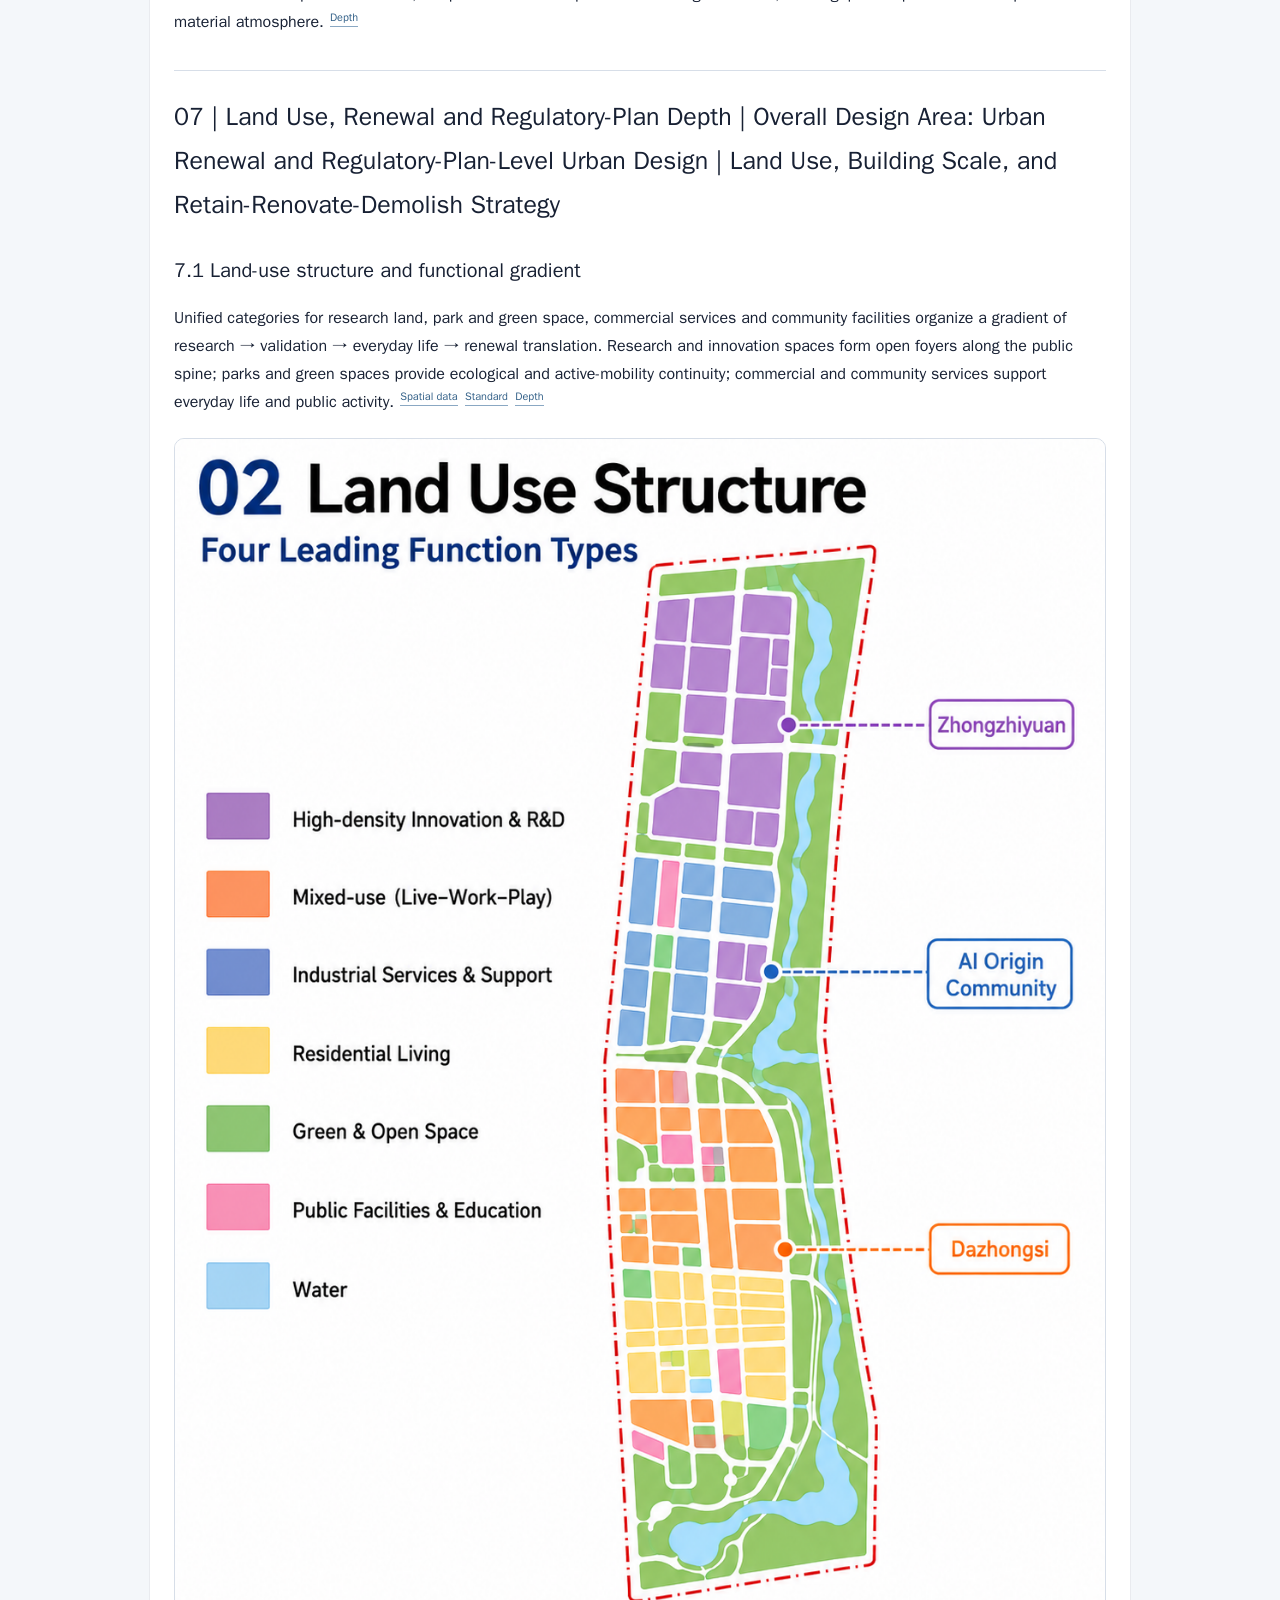
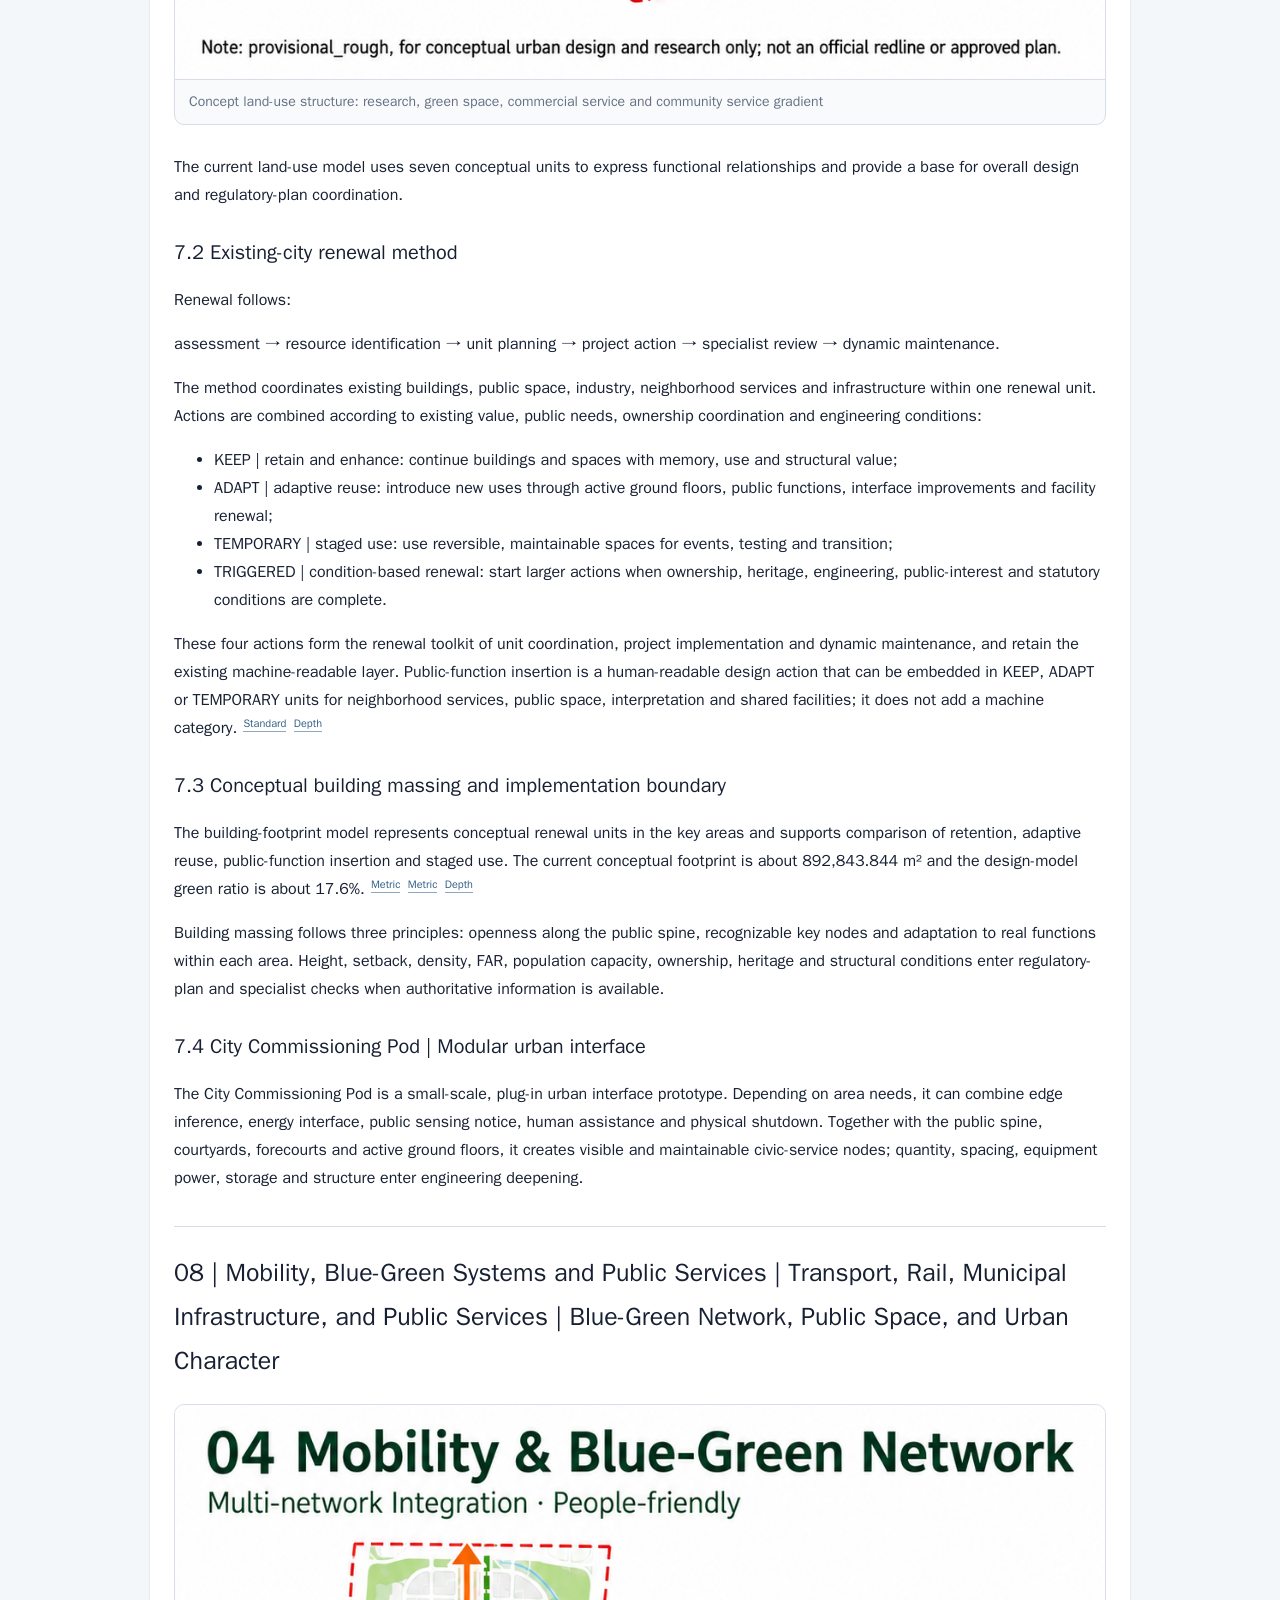
==== commit b7a23f31: "Refine urban-design narrative and close review blockers" ====
--- a/submissions/brittanistrehlowll-oss/jingzhang-city-commissioning-belt/report/proposal.en.html
+++ b/submissions/brittanistrehlowll-oss/jingzhang-city-commissioning-belt/report/proposal.en.html
@@ -16,7 +16,7 @@
 * { box-sizing: border-box; }
 body {
   margin: 0;
-  font-family: -apple-system, BlinkMacSystemFont, "PingFang SC", "Microsoft YaHei", "Noto Sans CJK SC", sans-serif;
+  font-family: "Noto Sans SC", "Noto Sans CJK SC", "Source Han Sans SC", "Microsoft YaHei", "Microsoft YaHei UI", "PingFang SC", "WenQuanYi Zen Hei", -apple-system, BlinkMacSystemFont, "Segoe UI", sans-serif;
   color: var(--ink);
   background: var(--bg);
   line-height: 1.75;
@@ -118,147 +118,270 @@
 <main>
 <section class="hero">
 <h1>Jing-Zhang City Commissioning Belt</h1>
-<p class="summary">The Jing-Zhang City Commissioning Belt uses the Jing-Zhang public spine and three key areas as its urban-design body, uses a Civic AI Overlay to define AI-era planning objects, resource interfaces and operating rules, and uses Compute-Power-Water to move from technical validity to civic validity to planning validity through C0-C6 and a City Evidence Ledger.</p>
+<p class="summary">The Jing-Zhang City Commissioning Belt uses the Jing-Zhang railway heritage as a public-space spine, and Zhongzhiyuan, AI Origin Community and Dazhongsi as a chain from technical validation to civic use and planning translation. Civic AI Overlay, Compute / Power / Water and C0–C6 support a verifiable urban-design implementation path.</p>
 <p class="translation-link"><a href="proposal.html">阅读中文版本</a></p>
 </section>
 <h1>JING-ZHANG CITY COMMISSIONING BELT</h1>
 <h2>A CIVIC AI OVERLAY FOR THE AI-NATIVE CITY</h2>
 <h3>Urban Planning and Real-World Innovation for the AI Era</h3>
-<p><strong>One-sentence proposal.</strong></p>
-<p><strong>The Jing-Zhang City Commissioning Belt is not a technology-display corridor; it is a city mechanism that moves AI from technical validity to civic validity and then to planning validity.</strong> A century ago, Jing-Zhang railway engineering used surveying, standards, trial operation and verification to establish a dependable physical connection. Today AI is entering transport, municipal systems, public services, community life and urban renewal, so cities need rules for how new capabilities enter real operation. This proposal does not carve out a separate “technology land” for AI. It introduces a <strong>Civic AI Overlay</strong> above existing planning so that AI-related spatial objects, resource interfaces, operating permissions, responsible parties, human alternatives, data/model versions, re-test triggers and exit conditions can be expressed in planning.</p>
-<p><strong>Zhongzhiyuan tests whether a capability can work → AI Origin tests whether it is worth using and who may opt out → Dazhongsi translates mature evidence into renewal and planning rules.</strong> Compute / Power / Water captures the key resource relationships, while C0-C6 and the City Evidence Ledger provide the commissioning and evidence method.</p>
-<p><strong>AI should not merely be displayed; it should be tested. It should not take over the city; it should receive only auditable, bounded authority.</strong></p>
-<p>All spatial moves are conceptual open-call proposals. The package uses the repository-maintained <code>provisional_rough</code> geometry, not an official redline. Exact official polygons, statutory controls, ownership, heritage controls and engineering data must trigger recalculation and professional confirmation. <sup class="evidence evidence-source" data-evidence-kind="source" data-evidence-value="BOUNDARY-SOURCE" title="Source: BOUNDARY-SOURCE">Source</sup> <sup class="evidence evidence-standard" data-evidence-kind="standard" data-evidence-value="PROJECT-OFFICIAL-ANNOUNCEMENT" title="Standard: PROJECT-OFFICIAL-ANNOUNCEMENT">Standard</sup></p>
-<figure class="proposal-figure"><img src="../assets/figures/site-overview.en.png" alt="Proposal overview: real urban design, Civic AI Overlay and three key areas"><figcaption>Proposal overview: real urban design, Civic AI Overlay and three key areas</figcaption></figure>
-<h3>No Standard Answer for a City: Human and Silicon Intelligence for Better Everyday Life</h3>
-<p>There is no single standard answer for a life, and even less for a city. The meaning of a city is not to be “solved” once by a planner, an institution, or an algorithm, but to enable the people who live there to keep sensing, choosing, creating, and revising. Cities have historically embodied and amplified human experience, institutions, and engineering intelligence. In the future, AI systems will increasingly contribute sensing, computation, reasoning, and coordination. We do not frame these two forms of intelligence as competitors, nor do we cast AI as a “super-brain” that replaces residents&#x27; value judgments. <strong>Human intelligence and silicon intelligence share a common aspiration: to make our lives better.</strong> Human intelligence contributes values, lived experience, ethics, emotion, responsibility, and final judgment; silicon intelligence contributes large-scale sensing, complex simulation, real-time coordination, and continuous learning. Their common purpose is not technology itself, but better everyday life, public value, and long-term urban resilience.</p>
-<p><strong>The Civic AI Overlay is the planning layer; C0-C6 is only the operating layer.</strong> Planning must first answer where an AI capability sits, what urban resource it can call, what permission it has, who is responsible, and how it degrades or exits. The gates then govern how that capability moves from simulation to bounded real-world use. Every AI proposal begins as a hypothesis and must pass rule and public-interest review, shadow operation, limited real load, and human-supervised operation. If evidence is insufficient, it stops; if risks cannot be controlled, it rolls back; if public value is not established, it should not proceed. <strong>Intelligence may increase, but the boundaries of authority must remain explicit; systems may become smarter, but the city must retain human choice.</strong> <sup class="evidence evidence-standard" data-evidence-kind="standard" data-evidence-value="PROJECT-AGENT-OPEN-CALL-TASKBOOK" title="Standard: PROJECT-AGENT-OPEN-CALL-TASKBOOK">Standard</sup> <sup class="evidence evidence-depth" data-evidence-kind="depth" data-evidence-value="risk_missing_data" title="Depth: risk_missing_data">Depth</sup></p>
-<h2>Design Basis and Source List</h2>
-<p>Formal task evidence comes from the organizer announcement, repository design brief, agent taskbook, source registry and provisional geometry. The methodology also distills prior work on municipal infrastructure, resilience, AIDC commissioning, AI-assisted regulatory planning, urban renewal and underground-space coordination. No internal client base map, non-public metric or restricted project material is uploaded; only general methods are transferred. <sup class="evidence evidence-source" data-evidence-kind="source" data-evidence-value="OFFICIAL-ANNOUNCEMENT" title="Source: OFFICIAL-ANNOUNCEMENT">Source</sup> <sup class="evidence evidence-source" data-evidence-kind="source" data-evidence-value="AGENT-TASKBOOK" title="Source: AGENT-TASKBOOK">Source</sup> <sup class="evidence evidence-source" data-evidence-kind="source" data-evidence-value="SOURCE-REGISTRY" title="Source: SOURCE-REGISTRY">Source</sup></p>
-<p>The proposal has four explicit layers: <strong>urban-design body</strong> (public spine, three key areas and the Three Zones-Two Wings); <strong>Civic AI Overlay</strong> as the first planning innovation; <strong>Compute Matching / Compute-Power / Compute-Water</strong> as professional support; and <strong>C0-C6 + City Evidence Ledger</strong> as the operating and evidence method. Three principles govern the translation: AI creates new planning objects; central-city AI infrastructure requires resource matching rather than an assumed large data centre; and public interest must become spatially testable through AI, human, offline and low/no-sensing paths. <sup class="evidence evidence-standard" data-evidence-kind="standard" data-evidence-value="PROJECT-AGENT-OPEN-CALL-TASKBOOK" title="Standard: PROJECT-AGENT-OPEN-CALL-TASKBOOK">Standard</sup> <sup class="evidence evidence-depth" data-evidence-kind="depth" data-evidence-value="existing_conditions_diagnosis" title="Depth: existing_conditions_diagnosis">Depth</sup></p>
-<h2>Mandatory Task Coverage Index | agent.1-agent.6</h2>
-<p>The six mandatory tasks are not buried in narrative prose. They are treated as six review entrances into one urban system. Machine-readable mappings are provided in <code>compliance_matrix.json</code>; the table below supports rapid human review.</p>
-<div class="proposal-table"><table><thead><tr><th>Mandatory task</th><th>Direct response in this proposal</th><th>Primary evidence</th></tr></thead><tbody><tr><td><strong>agent.1 Belt-wide concept and functional coordination</strong></td><td>Explicit alignment with the three official positionings, five functions and Three Zones-Two Wings; Jing-Zhang public spine and three key areas form the urban-design body, while <strong>Civic AI Overlay</strong> is the first planning innovation</td><td>Official-task mapping, three-level scope, nine GeoJSON layers, five core figures</td></tr><tr><td><strong>agent.2 Full-stack AI innovation and world-class ecosystem</strong></td><td>A Research → Test → Limited Deployment → Daily Use → Evidence → Rule Update → Re-test loop; Zhongzhiyuan validates, AI Origin carries real-life load, and Dazhongsi translates evidence into renewal rules</td><td>Seven international mechanism cases; CITY TESTBED / LIVING LOAD / RENEWAL RULE LAB</td></tr><tr><td><strong>agent.3 AI+ scenarios and intelligent urban vitality</strong></td><td>Twelve formal scenario cards share one evidence-risk-permission-human-rollback substrate; four are industrial/planning validation scenarios</td><td>SC-01-SC-12; <code>metrics.json</code></td></tr><tr><td><strong>agent.4 AI public space, native businesses and landmarks</strong></td><td>The heritage park becomes an open innovation and civic-exchange spine with <strong>three core honor nodes plus one supporting Commissioning Commons</strong> and embedded agent services</td><td>Public-space section, public-node system, <code>public_space.geojson</code></td></tr><tr><td><strong>agent.5 Centennial Jing-Zhang culture and new AI culture</strong></td><td>Rather than copying railway imagery, the proposal translates the historical logic of trial operation before real service into a contemporary culture of commissioning, evidence and responsibility</td><td>Narrative, brand system, Open Evidence Hall and contribution wall</td></tr><tr><td><strong>agent.6 Global activity system and long-term operation</strong></td><td>Commissioning Week, Open Urban AI Plugfest, Civic Audit Open Day and Rulebook Release form an annual operating cycle, with the City Evidence Ledger accumulating reusable evidence</td><td>Long-term operation/phasing; City Evidence Ledger</td></tr></tbody></table></div>
-<p>The six tasks are therefore different views of one system, not six disconnected AI feature lists. <sup class="evidence evidence-source" data-evidence-kind="source" data-evidence-value="AGENT-TASKBOOK" title="Source: AGENT-TASKBOOK">Source</sup> <sup class="evidence evidence-depth" data-evidence-kind="depth" data-evidence-value="professional_evidence_chain" title="Depth: professional_evidence_chain">Depth</sup></p>
-<h2>Three-Level Scope Framework</h2>
-<p><sup class="evidence evidence-depth" data-evidence-kind="depth" data-evidence-value="three_level_scope_framework" title="Depth: three_level_scope_framework">Depth</sup></p>
-<p><strong>43.6 km2 coordinated research area - CITY SYSTEM.</strong> The official text scale is used to study the closed loop among AI research, industry, talent, compute/energy, public services and real-scene feedback. The announced text area is not converted into a statutory polygon.</p>
-<p><strong>Approx. 11.4 km2 overall design area - CITY COMMISSIONING DISTRICT.</strong> The Jing-Zhang Heritage Park and its surrounding urban fabric host a continuous public spine, east-west stitching nodes, AI-infrastructure interfaces, resilient municipal networks and renewal projects. The submitted provisional model recalculates to about 11.41 km2. <sup class="evidence evidence-data" data-evidence-kind="data" data-evidence-value="geometry/site_boundary.geojson#SITE-001" title="Spatial data: geometry/site_boundary.geojson#SITE-001">Spatial data</sup> <sup class="evidence evidence-metric" data-evidence-kind="metric" data-evidence-value="site_area_sqm" title="Metric: site_area_sqm">Metric</sup></p>
-<p><strong>Three key areas - CITY LABS.</strong> Zhongzhiyuan, Beijing AI Origin Community and Dazhongsi form three complementary laboratories: test and validation, everyday living load, and renewal-rule translation. Their provisional edges are not parcel or road redlines. <sup class="evidence evidence-data" data-evidence-kind="data" data-evidence-value="geometry/key_areas.geojson#PROV-KEY-001" title="Spatial data: geometry/key_areas.geojson#PROV-KEY-001">Spatial data</sup> <sup class="evidence evidence-metric" data-evidence-kind="metric" data-evidence-value="key_area_count" title="Metric: key_area_count">Metric</sup></p>
-<h2>Coordinated Research Area: Industry and Future City Research</h2>
-<p>The proposal first follows the official task structure and then adds its planning innovation. The three official positionings are interpreted as a <strong>centennial Jing-Zhang cultural belt, an urban AI-life experience belt, and an AI convergence-innovation belt</strong>. The five functions are mapped to full-stack innovation, a world-class AI ecosystem, AI+ scenario enablement, an intelligent and lively city, and global AI-governance influence. The Jing-Zhang public spine links the three key areas, while the Zhongguancun technology-service wing and Xiaoyue River scenario-enablement wing connect research, professional services, communities, municipal systems and real-world urban feedback. <sup class="evidence evidence-source" data-evidence-kind="source" data-evidence-value="AGENT-TASKBOOK" title="Source: AGENT-TASKBOOK">Source</sup> <sup class="evidence evidence-standard" data-evidence-kind="standard" data-evidence-value="PROJECT-AGENT-OPEN-CALL-TASKBOOK" title="Standard: PROJECT-AGENT-OPEN-CALL-TASKBOOK">Standard</sup></p>
-<h3>1. Urban-design body: public spine + three key areas + two wings</h3>
-<p>The <strong>Jing-Zhang Public Spine</strong> is first an everyday public space, active-mobility route and heritage carrier, and only second a digital interface. Digital elements remain small, explainable and removable, combined with shade, seating, emergency support, wayfinding and public service rather than forming a continuous technology-display wall. <sup class="evidence evidence-standard" data-evidence-kind="standard" data-evidence-value="MOHURD-URBAN-DESIGN-MEASURES" title="Standard: MOHURD-URBAN-DESIGN-MEASURES">Standard</sup></p>
-<p>The three key areas form a <strong>technology validation → everyday living load → renewal/commercial rule translation</strong> commissioning chain:</p>
-<ul>
-<li><strong>Zhongzhiyuan CITY TESTBED</strong> validates devices, robots, interfaces and municipal AI before bounded real-world use;</li>
-<li><strong>Beijing AI Origin Community LIVING LOAD</strong> tests whether AI improves housing, education, health, community, accessibility and mobility without excluding non-digital paths;</li>
-<li><strong>Dazhongsi RENEWAL RULE LAB</strong> converts evidence into renewal rules, project lists and conditions for commercial/public-space operation, including high-concurrency station-area and consumption scenarios, without pre-judging a statutory TOD scheme or development intensity.</li>
-</ul>
-<p>This keeps the useful “R&amp;D-validation-translation” logic from the external advice without renaming official areas or subordinating public value to commercial conversion. <sup class="evidence evidence-depth" data-evidence-kind="depth" data-evidence-value="overall_spatial_structure" title="Depth: overall_spatial_structure">Depth</sup></p>
-<h3>2. Civic AI Overlay: an AI-era regulatory-planning overlay</h3>
-<p><strong>Civic AI Overlay is the first planning innovation.</strong> Conventional planning continues to govern land use, intensity, roads, facilities, public space and urban character. The Overlay adds AI-era objects: edge-compute interfaces, scenario compute grades, sensing/service extents, autonomous-system permissions, equivalent human access, data/model versions, shadow-operation conditions, responsible parties, re-test triggers and rollback/exit conditions.</p>
-<p>Minimum rule schema:</p>
+<p><strong>GOOD CITY FIRST｜City life first</strong></p>
+<p><strong>One-sentence proposal:</strong> Jing-Zhang railway heritage forms the public-space spine; Haidian&#x27;s innovation resources form the industrial and knowledge base; Zhongzhiyuan, AI Origin Community and Dazhongsi form an urban innovation chain from technical validation to civic application and planning translation. Urban design leads, while AI enters as an adaptable layer for public space, services and renewal.</p>
+<p>The Jing-Zhang public spine links heritage, innovation, neighborhood life and renewal into a continuous, walkable and shareable public corridor that can shift between everyday and event states. The Civic AI Overlay brings AI-related spatial objects, service areas, resource capacity, operating conditions, responsible parties and dynamic-maintenance interfaces into planning. Compute / Power / Water provides the professional basis for matching tasks with urban resources in time and space; C0–C6 and the City Evidence Ledger provide validation, records and re-certification.</p>
+<p>The three key areas have distinct urban roles: Zhongzhiyuan supports open innovation and urban validation, AI Origin Community carries real everyday living load, and Dazhongsi translates mature evidence into renewal rules for the existing city. Together they form:</p>
+<p><strong>Technical validity → Civic validity → Planning validity.</strong></p>
+<p>The conceptual design uses repository-maintained <code>provisional_rough</code> geometry as an open-call boundary for spatial relationships, area recalculation and consistency checks. The next stage connects it with official polygons, statutory controls, ownership, heritage and engineering information for coordinated review. <sup class="evidence evidence-source" data-evidence-kind="source" data-evidence-value="BOUNDARY-SOURCE" title="Source: BOUNDARY-SOURCE">Source</sup> <sup class="evidence evidence-standard" data-evidence-kind="standard" data-evidence-value="PROJECT-OFFICIAL-ANNOUNCEMENT" title="Standard: PROJECT-OFFICIAL-ANNOUNCEMENT">Standard</sup></p>
+<h2>01 | Vision</h2>
+<h3>1. Jing-Zhang railway heritage: the public-space structure</h3>
+<p>Jing-Zhang railway heritage carries collective memory through a continuous linear space and provides a clear base for walking, cycling, accessibility, blue-green systems and east-west stitching. The railway&#x27;s sequence of surveying, construction, trial operation and verification becomes an urban-design method: establish public space first, then introduce new capabilities.</p>
+<h3>2. Haidian innovation resources: the industrial and knowledge base</h3>
+<p>The Zhongguancun technology-service wing connects research, talent, intellectual property, professional services and innovation activity to the public spine. The Xiaoyue River scenario-enablement wing connects ecology, neighborhoods, municipal systems and everyday feedback to the innovation chain. Concentrated resources become walkable, participatory and legible urban space and public service.</p>
+<h3>3. Three key areas: from capability validation to planning translation</h3>
+<p>The three key areas carry one innovation chain at different urban scales: the open test environment produces technical evidence, the everyday neighborhood tests civic value, and the existing-city district turns mature evidence into maintainable renewal rules. The urban design therefore addresses spatial quality, lived experience, infrastructure adaptation and implementation together.</p>
+<h3>No standard answer for a city</h3>
+<p>Cities are shaped by everyday life, institutions, infrastructure, memory and continued use. Human intelligence contributes values, experience, ethics, emotion and responsibility; silicon intelligence contributes sensing, simulation, coordination and learning. Together they serve everyday life, public value and long-term urban resilience. This proposal makes that collaboration legible through spatial structure, public services and a verifiable implementation path.</p>
+<h2>02 | Overall Urban Structure | One Spine · Three Key Areas · Two Wings · Many Nodes | Coordinated Research Area: Industry and Future City Research</h2>
+<p>The overall urban-design framework is:</p>
+<ul>
+<li><strong>One spine | Jing-Zhang Public Innovation Spine:</strong> a continuous public-space structure based on railway heritage park, connecting walking, cycling, accessibility, blue-green systems, public services and the three key areas.</li>
+<li><strong>Three key areas | Zhongzhiyuan, AI Origin Community and Dazhongsi:</strong> open validation, everyday living load, and existing-city renewal-rule translation.</li>
+<li><strong>Two wings | Zhongguancun technology-service wing and Xiaoyue River scenario-enablement wing:</strong> research, professional services and innovation on one side; ecology, neighborhoods, municipal systems and lived feedback on the other.</li>
+<li><strong>Many nodes | heritage, innovation, neighborhood, stitching and event spaces:</strong> public rooms, innovation foyers, stitching gates and open event fields create a network for staying, meeting and learning.</li>
+</ul>
+<p>The structure follows a clear sequence: city life is established first, innovation is embedded next, and rules are maintained through evidence. The public spine provides continuity, the key areas provide differentiated urban functions, the two wings provide regional coordination, and the nodes provide everyday and event flexibility. <sup class="evidence evidence-depth" data-evidence-kind="depth" data-evidence-value="overall_spatial_structure" title="Depth: overall_spatial_structure">Depth</sup></p>
+<figure class="proposal-figure"><img src="../assets/figures/site-overview.en.png" alt="Overall proposal: one spine, three key areas, two wings and many nodes"><figcaption>Overall proposal: one spine, three key areas, two wings and many nodes</figcaption></figure>
+<h3>START HERE | Reviewer guide</h3>
+<p>Follow this path from the urban-design subject to the technical and implementation interfaces (a reading guide, not an additional proposal layer):</p>
+<p>1. <strong>What kind of city is being designed?</strong> Read 01/02 first: see how the railway-heritage public spine, three key areas, two wings and many nodes organize urban life. 2. <strong>Why are the three key areas different?</strong> Read 05: see how Zhongzhiyuan, AI Origin Community and Dazhongsi carry technical validation, everyday life and renewal-rule translation. 3. <strong>How does AI enter urban planning?</strong> Read 10: see how AI capability becomes six Civic AI Overlay planning controls. 4. <strong>How does AI infrastructure land in the city?</strong> Read 09: see how Compute / Power / Water matches tasks with resources and space. 5. <strong>How is implementation staged?</strong> Read 11/12: see how C0–C6, the City Evidence Ledger and NOW / NEXT / CONDITION-BASED create a validation and delivery rhythm. 6. <strong>How is the evidence boundary maintained?</strong> Read 11.3/13.3: see how the evidence ledger, provisional/source status and next-stage technical interfaces keep claims traceable.</p>
+<h2>03 | Three Scales and the Working Framework | Three-Level Scope Framework</h2>
+<h3>43.6 km² coordinated research area | CITY SYSTEM</h3>
+<p>The coordinated research area carries the city-scale task and studies relationships among AI research, industry, talent, public services, compute and energy, and real-world urban feedback. It establishes the innovation-ecosystem and city-system framework using the declared area and task relationships. <sup class="evidence evidence-source" data-evidence-kind="source" data-evidence-value="OFFICIAL-ANNOUNCEMENT" title="Source: OFFICIAL-ANNOUNCEMENT">Source</sup></p>
+<h3>Approx. 11.4 km² overall design area | CITY COMMISSIONING DISTRICT</h3>
+<p>The overall design area uses the Jing-Zhang Heritage Park and surrounding urban fabric as its principal carrier. It locates the public spine, east-west stitching, active mobility and blue-green systems, AI-infrastructure interfaces, resilient municipal networks and existing-city renewal units. The submitted geometry recalculates to about 11.41 km² as a conceptual design-model scale. <sup class="evidence evidence-data" data-evidence-kind="data" data-evidence-value="geometry/site_boundary.geojson#SITE-001" title="Spatial data: geometry/site_boundary.geojson#SITE-001">Spatial data</sup> <sup class="evidence evidence-metric" data-evidence-kind="metric" data-evidence-value="site_area_sqm" title="Metric: site_area_sqm">Metric</sup></p>
+<h3>Approx. 368.4 ha of three key areas | CITY LABS</h3>
+<p>Zhongzhiyuan, Beijing AI Origin Community and Dazhongsi respectively support open innovation and validation, real everyday living load, and renewal-rule translation. Their current boundaries serve area relationships and design expression, followed by coordinated review with statutory boundaries, ownership and specialist conditions. <sup class="evidence evidence-data" data-evidence-kind="data" data-evidence-value="geometry/key_areas.geojson#PROV-KEY-001" title="Spatial data: geometry/key_areas.geojson#PROV-KEY-001">Spatial data</sup> <sup class="evidence evidence-metric" data-evidence-kind="metric" data-evidence-value="key_area_count" title="Metric: key_area_count">Metric</sup></p>
+<p>The three scales create a working division of city-system coordination, overall urban design and key-area deepening: the upper scale coordinates resources and capability flows, the middle scale organizes the public spine and spatial structure, and the lower scale turns spatial prototypes, public services, building interfaces and renewal actions into implementable units. <sup class="evidence evidence-depth" data-evidence-kind="depth" data-evidence-value="three_level_scope_framework" title="Depth: three_level_scope_framework">Depth</sup></p>
+<h3>Regional innovation coordination interfaces</h3>
+<p>The 43.6 km² coordinated research area also serves as the planning interface through which regional capabilities enter the real city. Jing-Zhang&#x27;s regional role is to carry the missing link of real-world urban validation and civic-application translation within <strong>research supply → engineering translation → urban validation → civic application → evidence feedback → iteration</strong>. This establishes a clear capability-exchange and translation pathway, while the table separates capability input, Jing-Zhang&#x27;s role and output / feedback. It is a proposed planning interface for capability exchange and coordination; it does not assert formal partnerships:</p>
+<div class="proposal-table"><table><thead><tr><th>Coordination interface</th><th>Capability input / scene</th><th>Jing-Zhang&#x27;s existing role</th><th>Output / feedback</th><th>Existing system</th></tr></thead><tbody><tr><td>Beiwei Community and surrounding Haidian communities</td><td>Resident needs, everyday-life feedback, all-age and accessibility scenes, education and health needs</td><td>Public-service prototypes and real-life scene validation</td><td>Service-prototype refinement, use feedback, inclusion and accessibility evidence</td><td>AI Origin Community LIVING LOAD / Xiaoyue River scenario-enablement wing</td></tr><tr><td>Future Science City</td><td>AI research outputs, models, toolchains and research-platform capacity</td><td>Scene testing from technical output to real urban application conditions</td><td>Urban-scene evidence, use conditions and feedback</td><td>Zhongzhiyuan CITY TESTBED / Research → Test</td></tr><tr><td>Huairou Science City</td><td>Scientific intelligence, simulation, research outputs and scientific data</td><td>Translation and validation of urban-application conditions</td><td>Urban validation evidence, applicable boundaries and feedback</td><td>Zhongzhiyuan CITY TESTBED / City Evidence Ledger</td></tr><tr><td>Beijing E-Town</td><td>Robotics, intelligent equipment, engineering translation and pilot manufacturing</td><td>Real-environment validation in streets, neighborhoods, public space and infrastructure</td><td>Product refinement, scene requirements and validation feedback</td><td>CITY TESTBED / Open Urban AI Plugfest</td></tr><tr><td>Beijing-Tianjin-Hebei coordination</td><td>Regional compute, industry networks, migratable computation and batch processing</td><td>Local interfaces for high-value, low-latency urban tasks</td><td>Task-scheduling needs, validation methods and transferable experience</td><td>Compute Matching / regional compute → shared district services → edge nodes</td></tr></tbody></table></div>
+<p>The interfaces are organized around capability input, spatial capacity, service feedback and evidence return: research and simulation provide verifiable capabilities, engineering translation provides deployable conditions, the public spine and three key areas provide real users and urban fabric, and the City Evidence Ledger translates feedback into the next rule and pilot conditions. <sup class="evidence evidence-source" data-evidence-kind="source" data-evidence-value="AGENT-TASKBOOK" title="Source: AGENT-TASKBOOK">Source</sup></p>
+<h2>04 | Jing-Zhang Public Spine | From Railway Heritage to Civic Life</h2>
+<p>The Jing-Zhang Public Spine is the spatial protagonist. Railway heritage provides the cultural continuity; active mobility, shade, rest, accessibility, blue-green systems and active ground floors provide the everyday public-life base. Digital elements enter as small-scale, distributed and environment-integrated interfaces alongside wayfinding, charging, emergency support, interpretation and public service. <sup class="evidence evidence-standard" data-evidence-kind="standard" data-evidence-value="MOHURD-URBAN-DESIGN-MEASURES" title="Standard: MOHURD-URBAN-DESIGN-MEASURES">Standard</sup></p>
+<h3>Five urban-space prototypes</h3>
+<p>1. <strong>Railway Heritage Room:</strong> heritage elements, paving, exhibition and seating tell the story of Jing-Zhang engineering and create a shared memory room for residents, visitors and students. 2. <strong>Developer Commons:</strong> an open ground-floor foyer for developers, firms, researchers and public agencies to meet, interpret, coordinate interfaces and gather for events. 3. <strong>Neighborhood Commons:</strong> a reachable everyday node that combines neighborhood service, all-age activity, rest, health and social life. 4. <strong>Stitching Gate:</strong> a clear walking and accessible transition among railway, roads, neighborhoods and blue-green spaces, supporting east-west connection. 5. <strong>Event Field:</strong> an adaptable open field with movable elements and adjacent public services for Commissioning Week, Open Urban AI Plugfest, markets, exhibitions and everyday use.</p>
+<p>Together the five prototypes establish a time-based public space with everyday and event states: daily movement, rest and service can shift into exhibition, exchange, testing and public feedback. Public-space quality comes first, with AI interpretation interfaces, civic micro-nodes and commissioning activity added as compatible layers.</p>
+<h2>05 | Urban Design of the Three Key Areas | Detailed Design of Key Areas</h2>
+<p>The three key areas use one design template—position, spatial structure, urban interface, characteristic places and implementation actions—and are linked by the public spine.</p>
+<figure class="proposal-figure"><img src="../assets/figures/key-areas.en.png" alt="Three key areas: open validation, everyday life and renewal-rule translation"><figcaption>Three key areas: open validation, everyday life and renewal-rule translation</figcaption></figure>
+<h3>A. Zhongzhiyuan | CITY TESTBED</h3>
+<p><strong>Position | Open innovation and urban validation district.</strong></p>
+<p>Zhongzhiyuan uses a public innovation foyer as its urban entrance, a controlled validation core for devices, robots, models, networks and municipal-AI interfaces, a prototype transition belt between research and public space, a limited real-use interface for validated scenarios, and plug-in test units for updating devices and services.</p>
+<p><strong>Spatial structure | Public-sharing loop + R&amp;D validation loop + operations-support loop.</strong> The public-sharing loop supports visits, exchange, interpretation and events; the R&amp;D loop organizes open test fields, low-speed robot/autonomous-system routes and edge compute/communication nodes; the operations loop carries energy interfaces, maintenance, fault isolation and human response.</p>
+<p><strong>Urban interface | Open ground floors, visible testing, continuous walking.</strong> Ground floors open onto the public spine, while test devices enter the street interface at a small and maintainable scale. Open evidence, on-site explanation and legible status information connect testing with the public.</p>
+<p><strong>Characteristic places |</strong> public innovation foyer, low-speed robot test street, developer commons, edge-node garden and City Commissioning Pod.</p>
+<p><strong>Implementation action |</strong> establish public space and open testing conditions first, then introduce limited real load as evidence matures. C0–C6 continuously tests interface compatibility, real load, recovery, human intervention and long-term maintenance. <sup class="evidence evidence-data" data-evidence-kind="data" data-evidence-value="geometry/key_areas.geojson#PROV-KEY-001" title="Spatial data: geometry/key_areas.geojson#PROV-KEY-001">Spatial data</sup></p>
+<h3>B. Beijing AI Origin Community | LIVING LOAD</h3>
+<p><strong>Position | High-quality living community for the AI era.</strong></p>
+<p>AI Origin Community is organized around a 15-minute living network. Housing, education, health, elder care, childcare, neighborhood services, commerce, commuting, accessibility and night life sit within a continuous and reachable public-space system. Active ground floors, all-age public space, education and health nodes, and the neighborhood commons establish everyday life; AI enters as an enhancement service.</p>
+<p><strong>Spatial structure | Living network + neighborhood commons + continuous active mobility.</strong> The neighborhood commons links public services, social life and activity spaces; shade, rest, accessibility and clear wayfinding form a continuous route; public-service nodes provide interpretation, advice and human transfer.</p>
+<p><strong>Four service modes | AI / HUMAN / OFFLINE / LOW-SENSING.</strong> Residents can choose AI for navigation, information and coordination, or complete basic public tasks through human, offline and low-sensing paths. The four paths share the target of reachable basic-service outcomes and support different ages, abilities and digital preferences.</p>
+<p><strong>Characteristic places |</strong> neighborhood commons, all-age shared courtyard, accessible active-mobility loop, education and health service node, and low-sensing rest space.</p>
+<p><strong>Implementation action |</strong> strengthen the public-service network, active ground floors and continuous mobility first, then connect validated AI services to everyday scenes. Resident feedback, accessibility and service continuity guide operation and rule updates. <sup class="evidence evidence-data" data-evidence-kind="data" data-evidence-value="geometry/key_areas.geojson#PROV-KEY-002" title="Spatial data: geometry/key_areas.geojson#PROV-KEY-002">Spatial data</sup> <sup class="evidence evidence-standard" data-evidence-kind="standard" data-evidence-value="BARRIER-FREE-ENVIRONMENT-LAW" title="Standard: BARRIER-FREE-ENVIRONMENT-LAW">Standard</sup></p>
+<h3>C. Dazhongsi | RENEWAL RULE LAB</h3>
+<p><strong>Position | Demonstration unit for existing-city innovation and renewal.</strong></p>
+<p>Dazhongsi follows <strong>unit coordination → project implementation → dynamic maintenance</strong>. Existing-condition assessment, resource identification, multi-party deliberation, district-parcel checks, public-interest review and project action form one renewal workbench. Mature AI capabilities are translated into spatial interfaces, public-service requirements, project conditions and maintainable renewal rules.</p>
+<p><strong>Spatial structure | Renewal deliberation hall + public-service gap filling + adaptive-reuse units.</strong> The renewal hall supports evidence disclosure, option comparison and multi-party deliberation; public-service projects improve walking, station-city connections and everyday services; existing buildings gain new public value through retention and enhancement, adaptive reuse, public-function insertion, staged use and condition-triggered renewal.</p>
+<p><strong>Urban interface | Small-scale renewal, active ground floors, continuous stitching.</strong> Street, ground-floor, public-space and existing-structure improvements are prioritized so projects gradually complete the public-space network and establish recognizable walking connections to the public spine.</p>
+<p><strong>Characteristic places |</strong> renewal deliberation hall, public-function insertion unit, adaptive-reuse building, temporary innovation space and station-city mixed service scene.</p>
+<p><strong>Implementation action |</strong> build project lists through assessment, resource identification, unit planning, project action, specialist review and dynamic maintenance. AI supports evidence organization, rule search, scenario comparison, district-parcel checking and version maintenance; final planning judgments proceed through real public participation, professional review and authorized procedures. <sup class="evidence evidence-data" data-evidence-kind="data" data-evidence-value="geometry/key_areas.geojson#PROV-KEY-003" title="Spatial data: geometry/key_areas.geojson#PROV-KEY-003">Spatial data</sup> <sup class="evidence evidence-depth" data-evidence-kind="depth" data-evidence-value="three_key_area_detailed_design" title="Depth: three_key_area_detailed_design">Depth</sup></p>
+<h2>06 | Architecture and Public Space | Supplemental Design Layer</h2>
+<p>Three architecture scheme boards provide a complementary design layer for building prototypes, street interfaces, public space, material relationships and spatial experience. Together with the five core planning figures, they create a reading sequence from spatial structure to area role and architectural experience. Building position, scale, structure and engineering conditions enter coordinated specialist review at the next stage.</p>
+<h3>Scheme 1 | Urban Interface Prototype: Open Innovation Buildings and the Jing-Zhang Public Spine</h3>
+<figure class="proposal-figure"><img src="../assets/media/architecture-overview.webp" alt="Scheme 1: open innovation buildings, Jing-Zhang public spine, public bridge and commissioning nodes"><figcaption>Scheme 1: open innovation buildings, Jing-Zhang public spine, public bridge and commissioning nodes</figcaption></figure>
+<p>Scheme 1 focuses on complementary building prototypes along the public spine. The open white building uses ordered massing, a transparent ground floor, horizontal windows and adaptable work interfaces for open innovation and collaboration. The red-brick building uses solidity, deep windows and vertical elements to respond to railway memory, urban scale and long-term civic use. Setbacks form forecourts and courtyards; a public bridge links the two ground floors; three color-coded nodes show the spatial translation from technical validity to civic validity to planning validity.</p>
+<h3>Scheme 2 | Building–Public Space Integration System</h3>
+<figure class="proposal-figure"><img src="../assets/media/architecture-technical-board.webp" alt="Scheme 2: three-node master plan, urban section, structural concept, bridge detail and material atmosphere"><figcaption>Scheme 2: three-node master plan, urban section, structural concept, bridge detail and material atmosphere</figcaption></figure>
+<p>Scheme 2 uses a sequence of master plan, urban section, function diagram, structural intention, bridge detail, materials and day/night states to explain an integrated building–public-space system. Shared halls, three-dimensional walking, urban terraces and public bridges extend interior activity to the public spine. Light-colored buildings, warm brick and stone, and lightweight metal and glass create a legible relationship between new and existing fabric. Yellow, blue and red nodes indicate technical testing, public service and public rule disclosure.</p>
+<h3>Scheme 3 | Public-Space Sequence: From Innovation Foyer to Renewal Deliberation Hall</h3>
+<figure class="proposal-figure"><img src="../assets/media/architecture-spatial-sequence.webp" alt="Scheme 3: Jing-Zhang public spine, three key areas, day/night scenes and public-space sequence"><figcaption>Scheme 3: Jing-Zhang public spine, three key areas, day/night scenes and public-space sequence</figcaption></figure>
+<p>Scheme 3 establishes a continuous sequence: <strong>innovation foyer → validation street → civic commons → neighborhood commons → renewal deliberation hall</strong>. Zhongzhiyuan provides reproducible technical testing and replaceable device interfaces; AI Origin provides resident-facing public service, interpretation and human help; Dazhongsi provides evidence disclosure, rule re-testing and renewal deliberation. Axis, plaza, ground floor, bridge, planting and commissioning pods form a walkable public spine; day and night scenes express different use atmospheres and operating periods.</p>
+<h3>Architectural notes and next-stage specialist interfaces</h3>
+<p>1. <strong>Buildings first establish complete civic functions.</strong> Public halls, walking connections, accessibility, fire egress and human service have independent spatial logic; AI enters as a maintainable and replaceable layer. 2. <strong>Public interfaces lead.</strong> Active ground floors, forecourts, courtyards, public bridges and street setbacks create continuous urban interfaces; building mass opens toward the public spine and becomes legible at key nodes. 3. <strong>Commissioning pods remain small-scale and plug-in.</strong> Sensing, compute, energy and interaction interfaces are concentrated in replaceable interface spaces, equipment bands and pods, adapted to the life of the primary building. 4. <strong>Next-stage specialist interfaces.</strong> Height, setbacks, structure, fire safety, heritage, ownership, railway and road conditions enter specialist checks; the present boards express urban-design intention, building–public-space relationships and material atmosphere. <sup class="evidence evidence-depth" data-evidence-kind="depth" data-evidence-value="height_massing_character" title="Depth: height_massing_character">Depth</sup></p>
+<h2>07 | Land Use, Renewal and Regulatory-Plan Depth | Overall Design Area: Urban Renewal and Regulatory-Plan-Level Urban Design | Land Use, Building Scale, and Retain-Renovate-Demolish Strategy</h2>
+<h3>7.1 Land-use structure and functional gradient</h3>
+<p>Unified categories for research land, park and green space, commercial services and community facilities organize a gradient of <strong>research → validation → everyday life → renewal translation</strong>. Research and innovation spaces form open foyers along the public spine; parks and green spaces provide ecological and active-mobility continuity; commercial and community services support everyday life and public activity. <sup class="evidence evidence-data" data-evidence-kind="data" data-evidence-value="geometry/land_use.geojson#LU-001" title="Spatial data: geometry/land_use.geojson#LU-001">Spatial data</sup> <sup class="evidence evidence-standard" data-evidence-kind="standard" data-evidence-value="MNR-LAND-USE-CLASSIFICATION-GUIDE" title="Standard: MNR-LAND-USE-CLASSIFICATION-GUIDE">Standard</sup> <sup class="evidence evidence-depth" data-evidence-kind="depth" data-evidence-value="land_use_layout" title="Depth: land_use_layout">Depth</sup></p>
+<figure class="proposal-figure"><img src="../assets/figures/land-use-structure.en.png" alt="Concept land-use structure: research, green space, commercial service and community service gradient"><figcaption>Concept land-use structure: research, green space, commercial service and community service gradient</figcaption></figure>
+<p>The current land-use model uses seven conceptual units to express functional relationships and provide a base for overall design and regulatory-plan coordination.</p>
+<h3>7.2 Existing-city renewal method</h3>
+<p>Renewal follows:</p>
+<p><strong>assessment → resource identification → unit planning → project action → specialist review → dynamic maintenance.</strong></p>
+<p>The method coordinates existing buildings, public space, industry, neighborhood services and infrastructure within one renewal unit. Actions are combined according to existing value, public needs, ownership coordination and engineering conditions:</p>
+<ul>
+<li><strong>KEEP | retain and enhance:</strong> continue buildings and spaces with memory, use and structural value;</li>
+<li><strong>ADAPT | adaptive reuse:</strong> introduce new uses through active ground floors, public functions, interface improvements and facility renewal;</li>
+<li><strong>TEMPORARY | staged use:</strong> use reversible, maintainable spaces for events, testing and transition;</li>
+<li><strong>TRIGGERED | condition-based renewal:</strong> start larger actions when ownership, heritage, engineering, public-interest and statutory conditions are complete.</li>
+</ul>
+<p>These four actions form the renewal toolkit of unit coordination, project implementation and dynamic maintenance, and retain the existing machine-readable layer. Public-function insertion is a human-readable design action that can be embedded in KEEP, ADAPT or TEMPORARY units for neighborhood services, public space, interpretation and shared facilities; it does not add a machine category. <sup class="evidence evidence-standard" data-evidence-kind="standard" data-evidence-value="MOHURD-CONTROL-DETAILED-PLANNING" title="Standard: MOHURD-CONTROL-DETAILED-PLANNING">Standard</sup> <sup class="evidence evidence-depth" data-evidence-kind="depth" data-evidence-value="retain_renovate_demolish" title="Depth: retain_renovate_demolish">Depth</sup></p>
+<h3>7.3 Conceptual building massing and implementation boundary</h3>
+<p>The building-footprint model represents conceptual renewal units in the key areas and supports comparison of retention, adaptive reuse, public-function insertion and staged use. The current conceptual footprint is about 892,843.844 m² and the design-model green ratio is about 17.6%. <sup class="evidence evidence-metric" data-evidence-kind="metric" data-evidence-value="building_footprint_area_sqm" title="Metric: building_footprint_area_sqm">Metric</sup> <sup class="evidence evidence-metric" data-evidence-kind="metric" data-evidence-value="green_ratio" title="Metric: green_ratio">Metric</sup> <sup class="evidence evidence-depth" data-evidence-kind="depth" data-evidence-value="development_intensity_controls" title="Depth: development_intensity_controls">Depth</sup></p>
+<p>Building massing follows three principles: openness along the public spine, recognizable key nodes and adaptation to real functions within each area. Height, setback, density, FAR, population capacity, ownership, heritage and structural conditions enter regulatory-plan and specialist checks when authoritative information is available.</p>
+<h3>7.4 City Commissioning Pod | Modular urban interface</h3>
+<p>The City Commissioning Pod is a small-scale, plug-in urban interface prototype. Depending on area needs, it can combine edge inference, energy interface, public sensing notice, human assistance and physical shutdown. Together with the public spine, courtyards, forecourts and active ground floors, it creates visible and maintainable civic-service nodes; quantity, spacing, equipment power, storage and structure enter engineering deepening.</p>
+<h2>08 | Mobility, Blue-Green Systems and Public Services | Transport, Rail, Municipal Infrastructure, and Public Services | Blue-Green Network, Public Space, and Urban Character</h2>
+<figure class="proposal-figure"><img src="../assets/figures/mobility-bluegreen.en.png" alt="Mobility, blue-green, municipal and AI-infrastructure adaptation"><figcaption>Mobility, blue-green, municipal and AI-infrastructure adaptation</figcaption></figure>
+<h3>8.1 Active-mobility spine and east-west stitching</h3>
+<p>Mobility design centers on the active-mobility public spine, continuously organizing walking, cycling, accessibility, shade, rest, wayfinding and public service. Three conceptual east-west stitching points connect railway, park, roads, neighborhoods and Xiaoyue River scenes, turning the heritage line into a reachable urban-life network. <sup class="evidence evidence-data" data-evidence-kind="data" data-evidence-value="geometry/roads.geojson#ROAD-X01" title="Spatial data: geometry/roads.geojson#ROAD-X01">Spatial data</sup> <sup class="evidence evidence-depth" data-evidence-kind="depth" data-evidence-value="traffic_rail_slow_parking" title="Depth: traffic_rail_slow_parking">Depth</sup></p>
+<h3>8.2 Commissioning Right-of-Way | Layered test access</h3>
+<p>Ordinary urban traffic, emergency movement and service access retain clear priorities. Low-speed robots, delivery devices and autonomous systems enter defined test segments under explicit spatial, time, speed, responsibility and human-intervention conditions. Low-altitude logistics, underground micro-utility corridors and dedicated energy/cooling interfaces are condition-based elements coordinated with airspace, safety, heritage, municipal capacity and engineering conditions.</p>
+<h3>8.3 Blue-green system and urban character</h3>
+<p>Blue-green space follows the public spine, streets, nodes and Xiaoyue River scenes as a continuous shade and stormwater-adaptation base. Railway heritage continuity, real street scale, all-age activity, seating and small-scale digital interfaces shape urban character; the conceptual design model indicates a green ratio of about 17.6%. <sup class="evidence evidence-metric" data-evidence-kind="metric" data-evidence-value="green_ratio" title="Metric: green_ratio">Metric</sup> The public-space ratio is about 6.7%, coordinated with urban-design measures. <sup class="evidence evidence-metric" data-evidence-kind="metric" data-evidence-value="public_space_ratio" title="Metric: public_space_ratio">Metric</sup> <sup class="evidence evidence-standard" data-evidence-kind="standard" data-evidence-value="MOHURD-URBAN-DESIGN-MEASURES" title="Standard: MOHURD-URBAN-DESIGN-MEASURES">Standard</sup> <sup class="evidence evidence-depth" data-evidence-kind="depth" data-evidence-value="blue_green_public_space" title="Depth: blue_green_public_space">Depth</sup></p>
+<h3>8.4 Four equivalent paths for public service</h3>
+<p>Nodes carrying basic public services use four service modes:</p>
+<p>1. <strong>AI:</strong> voluntary intelligent navigation, information and coordination; 2. <strong>HUMAN:</strong> a staffed counter, attendant or human transfer; 3. <strong>OFFLINE:</strong> basic tasks during no-account, offline or model-unavailable conditions; 4. <strong>LOW-SENSING:</strong> normal movement and public-space use in low- or non-continuous-sensing environments.</p>
+<p>The four paths share reachable basic-service outcomes, legible responsibility and user choice. Accessibility continuity, children and all-age activity, elder support, public interpretation and complaint/appeal routes are part of node design. <sup class="evidence evidence-standard" data-evidence-kind="standard" data-evidence-value="BARRIER-FREE-ENVIRONMENT-LAW" title="Standard: BARRIER-FREE-ENVIRONMENT-LAW">Standard</sup></p>
+<h3>8.5 Digital Quiet / Low-Sensing Zones</h3>
+<p>Residential, child-oriented, accessible and ecologically sensitive scenes prioritize minimum necessary sensing, clear notice, non-identifying technology, local processing and an exit route. Low-sensing space combines with rest, reading, neighborhood exchange and nature to support quiet civic life; its detailed extent is coordinated with use, privacy impact, technical necessity and operating responsibility.</p>
+<h3>8.6 Public nodes: 3 core honor nodes + 1 supporting commons</h3>
+<p>1. <strong>First Run Yard:</strong> a public starting point for city commissioning, translating railway testing, verification and operation culture. 2. <strong>Open Evidence Hall:</strong> a place for rules, sources, versions, test evidence, issue records and open-source contributions. 3. <strong>Civic Override Beacon:</strong> a legible civic marker for bounded authority, human responsibility, degradation and exit. 4. <strong>Commissioning Commons:</strong> a supporting shared space for developers, residents, firms, operators and public agencies to test, exchange and provide feedback.</p>
+<p>The machine-readable layer uses <code>PUBLIC-LM-01</code>, <code>PUBLIC-LM-02</code> and <code>PUBLIC-LM-03</code> for the three core node points and <code>PUBLIC-LM-004</code> for the supporting shared field. <sup class="evidence evidence-data" data-evidence-kind="data" data-evidence-value="geometry/public_space.geojson#PUBLIC-LM-01" title="Spatial data: geometry/public_space.geojson#PUBLIC-LM-01">Spatial data</sup> <sup class="evidence evidence-data" data-evidence-kind="data" data-evidence-value="geometry/public_space.geojson#PUBLIC-LM-02" title="Spatial data: geometry/public_space.geojson#PUBLIC-LM-02">Spatial data</sup></p>
+<p>The remaining node features and the total public-node count are represented together in the structured layer. <sup class="evidence evidence-data" data-evidence-kind="data" data-evidence-value="geometry/public_space.geojson#PUBLIC-LM-03" title="Spatial data: geometry/public_space.geojson#PUBLIC-LM-03">Spatial data</sup> <sup class="evidence evidence-data" data-evidence-kind="data" data-evidence-value="geometry/public_space.geojson#PUBLIC-LM-004" title="Spatial data: geometry/public_space.geojson#PUBLIC-LM-004">Spatial data</sup> <sup class="evidence evidence-metric" data-evidence-kind="metric" data-evidence-value="ai_landmark_count" title="Metric: ai_landmark_count">Metric</sup></p>
+<h2>09 | AI-Infrastructure Adaptation | Compute / Power / Water</h2>
+<p>AI-infrastructure adaptation is organized around the time-space matching of <strong>task → resource → place</strong>. Public space, building systems, regional compute, shared district services and edge nodes form tiered interfaces, coordinated with power, cooling, water, communications and operations.</p>
+<h3>Compute | Tiered compute</h3>
+<p><strong>Regional compute → shared district services → edge nodes.</strong> Regional compute handles training and migratable batch work; shared services carry urban models, research and enterprise inference; edge nodes serve tasks with genuine low-latency, privacy-sensitive or high-reliability needs. Compute interfaces enter the city through innovation foyers, public-service nodes and commissioning pods.</p>
+<h3>Power | Task–power coordination</h3>
+<p><code>AI workload × power condition × storage × flexible building load × time</code> organizes coordination:</p>
+<ul>
+<li><strong>Protected tasks:</strong> continuity for public safety and critical city services;</li>
+<li><strong>Flexible tasks:</strong> time-shifted operation under energy and operating conditions;</li>
+<li><strong>Migratable tasks:</strong> transfer to regional compute or another time window.</li>
+</ul>
+<h3>Water | Compute–water adaptation</h3>
+<p>W0–W3 provides a conceptual adaptation scale from low-cooling-water edge micro-nodes to dense compute requiring coordinated energy, cooling, water, heat rejection and waste-heat use. Resource conditions, task necessity, spatial capacity and environmental impact jointly determine the adaptation level.</p>
+<p>Communications, underground municipal systems and transport/logistics remain urban engineering conditions, using multi-path, key-node redundancy, maintainability and fault isolation. The framework embeds AI prediction, scheduling and resource allocation in engineering coordination while keeping human responsibility and ordinary city-operation paths clear. <sup class="evidence evidence-depth" data-evidence-kind="depth" data-evidence-value="municipal_new_infrastructure" title="Depth: municipal_new_infrastructure">Depth</sup></p>
+<h2>10 | Civic AI Overlay | Six Planning Controls</h2>
+<p><strong>Civic AI Overlay is an AI-era detailed-planning overlay.</strong> It brings AI facilities, intelligent services and operating states into existing land use, transport, municipal infrastructure, public space, construction projects and dynamic maintenance. Planning therefore addresses spatial allocation together with service range, resource capacity, responsible parties and continued maintenance.</p>
+<h3>Six planning controls</h3>
+<div class="proposal-table"><table><thead><tr><th>Planning control</th><th>Machine field</th><th>Urban-design and detailed-planning expression</th></tr></thead><tbody><tr><td><strong>Spatial access</strong></td><td>Object</td><td>Define the spatial object and entry conditions for an AI capability, sensing device, edge node, autonomous system or public AI service.</td></tr><tr><td><strong>Service range</strong></td><td>Spatial Scope</td><td>Define users, impact range, spatial boundary, time period and public-space relationship.</td></tr><tr><td><strong>Resource capacity</strong></td><td>Resource Interface</td><td>Coordinate roads, power, water, compute, communications, building systems and public-space resources.</td></tr><tr><td><strong>Operating conditions</strong></td><td>Permission / Requirement / KPI</td><td>Translate permission level, performance, human transfer, emergency conditions and service continuity into operating requirements.</td></tr><tr><td><strong>Responsible party</strong></td><td>Responsible Party</td><td>Identify the operator, maintainer, responsible human, public agency and partner roles.</td></tr><tr><td><strong>Dynamic maintenance</strong></td><td>Evidence / Version / Re-test / Exit</td><td>Record data/model versions, test evidence, change triggers, re-test, degradation, rollback and exit paths.</td></tr></tbody></table></div>
+<p>Each rule keeps the common machine-readable structure:</p>
 <p><code>Rule ID → Spatial Scope → Object → Requirement/KPI → Source → Responsible Party → Permission → Commissioning Gate → Evidence → Version → Re-test Trigger → Rollback/Exit</code></p>
-<p>Rules are classified as A Mandatory, B Conditional and C Guidance/Experimental. The Overlay is a regulatory-planning prototype, not a new statutory “AI land-use class”, and it does not replace statutory planning, approval or real public participation. <sup class="evidence evidence-depth" data-evidence-kind="depth" data-evidence-value="professional_evidence_chain" title="Depth: professional_evidence_chain">Depth</sup></p>
-<h3>3. AI Infrastructure Support: Compute-Power-Water Nexus</h3>
-<p><strong>C | Compute Matching.</strong> Use a regional-compute / district-shared-service / edge-node hierarchy. The planning question is not “where should a data centre go?” but which workloads truly require local latency, which can be shared at district level, and which training/batch workloads should be supplied regionally.</p>
-<p><strong>P | Compute-Power Coordination.</strong> Coordinate <code>AI workload × power condition × storage × flexible building load × time</code>. Protected loads are prioritized, flexible loads can shift, and migratable loads can move to regional compute. No MW, MVA or storage-capacity values are invented.</p>
-<p><strong>W | Compute-Water Coordination.</strong> Use conceptual W0-W3 adaptation levels from edge micro-nodes with negligible added cooling-water demand to high-density compute requiring joint proof of power, water, cooling, heat rejection and potential heat reuse. Resource-intensive workloads without a local-latency need should be regionalized.</p>
-<p>Communications, underground municipal systems and transport/logistics remain ordinary engineering adaptation conditions rather than independent “six-network” originality claims. <sup class="evidence evidence-depth" data-evidence-kind="depth" data-evidence-value="municipal_new_infrastructure" title="Depth: municipal_new_infrastructure">Depth</sup></p>
-<h3>4. Commissioning and dual-track fail-safe</h3>
-<p>City Commissioning does not mean keeping the city in permanent experimentation. It institutionalizes evidence, permission, human takeover and exit before and after real operation. C0-C6 is the operating method: <strong>evidence baseline → simulation → rule check → shadow/dummy load → limited real load → human-supervised operation → re-test/rollback/exit</strong>. Passing a test produces evidence for a possible increase in permission; it is not a city operating permit by itself.</p>
-<p>The external “dual-track” suggestion is retained only as a <strong>decoupling principle between the AI enhancement layer and the conventional city substrate</strong>. AI failure should trigger designed DEGRADED / MANUAL / EXIT paths, but this proposal does not claim “zero impact under total outage” or “millisecond switching”; real switch times and resilience levels require engineering design and operational drills.</p>
-<h3>5. City Evidence Ledger: the evidence interface</h3>
-<p>The <strong>City Evidence Ledger</strong> connects the Civic AI Overlay to C0-C6. Each project should record its spatial scope, operator, responsible human, data source, model and version, risk class, permission, commissioning gate, test evidence, failure events, human intervention, approval, re-test trigger, rollback, exit and public summary. The ledger is not proposed as another complex platform. Its purpose is to make the current status and permission of an AI system traceable, record failures and human interventions, and let residents distinguish submission, testing, piloting, operation and exit.</p>
-<h3>6. World-class AI ecosystem: validation capability rather than simple clustering</h3>
-<p>The scarce capability is a real-city loop: <strong>Research → Test → Limited Deployment → Daily Use → Evidence → Rule Update → Re-test</strong>. Zhongzhiyuan produces test evidence and interface issues, AI Origin provides lived feedback, Dazhongsi translates evidence into renewal/operating rules, the Zhongguancun wing connects research/IP/capital/professional services, and the Xiaoyue River wing supplies ecological, community, municipal and public-service feedback. <sup class="evidence evidence-metric" data-evidence-kind="metric" data-evidence-value="ecosystem_case_count" title="Metric: ecosystem_case_count">Metric</sup></p>
-<p>Seven international references remain mechanism-level comparisons only: EU CitCom.ai; Singapore Punggol Digital District; Helsinki / Forum Virium Living Labs; Paris-Saclay DataIA; Toronto Vector Institute; London Knowledge Quarter; and limited-scope regulatory sandbox practices. No partnership, certification or policy copying is claimed.</p>
-<h3>7. Brand and communication</h3>
-<p>The name remains <strong>JING-ZHANG CITY COMMISSIONING BELT</strong>. The visual grammar uses overlay / interface / status / evidence rather than literal railway shapes. Railway engineering history remains a cultural background of surveying, trial operation, verification and real service, not a compulsory formal motif. <strong>PROVE BEFORE SCALE</strong> and <strong>HUMAN OVERRIDE BY DESIGN</strong> remain operating principles.</p>
-<h2>Overall Design Area: Urban Renewal and Regulatory-Plan-Level Urban Design</h2>
-<p>The overall design treats <strong>public space, existing-city renewal, AI-era rule objects and C/P/W adaptation</strong> as one planning problem. The conceptual land-use model uses unified national land-use categories and demonstrates a research-park-commercial-community gradient; it is not an approved statutory plan. <sup class="evidence evidence-data" data-evidence-kind="data" data-evidence-value="geometry/land_use.geojson#LU-001" title="Spatial data: geometry/land_use.geojson#LU-001">Spatial data</sup> <sup class="evidence evidence-standard" data-evidence-kind="standard" data-evidence-value="MNR-LAND-USE-CLASSIFICATION-GUIDE" title="Standard: MNR-LAND-USE-CLASSIFICATION-GUIDE">Standard</sup></p>
-<figure class="proposal-figure"><img src="../assets/figures/land-use-structure.en.png" alt="Concept land-use structure: research, green space, commercial service and community service gradient"><figcaption>Concept land-use structure: research, green space, commercial service and community service gradient</figcaption></figure>
-<p>Civic AI Overlay rules use A/B/C classes and retain source, responsibility, permission, version, evidence, re-test trigger and exit conditions. FAR, height, ownership, demolition, heritage controls and municipal capacity remain unknown/to-verify where evidence is absent; AI is not allowed to “complete” missing planning parameters. <sup class="evidence evidence-depth" data-evidence-kind="depth" data-evidence-value="land_use_layout" title="Depth: land_use_layout">Depth</sup></p>
-<p>Renewal follows a diagnosis → deliberation → strategy → action → commissioning → re-test sequence. Only four conceptual action families are used at this stage: retain/adapt, renovate/open, new test facility, and temporary/reversible use. No specific building is designated for demolition without ownership, structure, heritage and statutory-control evidence. <sup class="evidence evidence-standard" data-evidence-kind="standard" data-evidence-value="MOHURD-CONTROL-DETAILED-PLANNING" title="Standard: MOHURD-CONTROL-DETAILED-PLANNING">Standard</sup> <sup class="evidence evidence-depth" data-evidence-kind="depth" data-evidence-value="retain_renovate_demolish" title="Depth: retain_renovate_demolish">Depth</sup></p>
-<p>A <strong>City Commissioning Pod</strong> is retained as a modular spatial prototype that may combine edge inference, a power interface, visible sensing notice, human-help access and a physical disable function where needed. Its number, spacing, device power and construction are intentionally unspecified until real engineering conditions are known.</p>
-<h2>Architecture and Spatial-Experience Layer | Supplemental Concept Visuals</h2>
-<p>This section is an addition to the existing five core planning-evidence figures. It does not replace or rewrite those figures, the GeoJSON layers, metric matrices, drawings or any existing project requirement. The three scheme boards focus on building prototypes, civic interfaces, materials, structural intent and spatial experience; statutory boundaries, areas, mobility, development intensity and engineering parameters remain governed by the structured evidence and formal review.</p>
-<h3>Scheme 1 | Building Prototypes and Public Spine</h3>
-<figure class="proposal-figure"><img src="../assets/media/architecture-overview.webp" alt="Scheme 1: open white framework, red-brick urban frame, public bridge and three commissioning pods"><figcaption>Scheme 1: open white framework, red-brick urban frame, public bridge and three commissioning pods</figcaption></figure>
-<p>This scheme organizes the buildings on both sides of the Jing-Zhang public spine as two complementary urban prototypes. The white open framework uses a regular volume, an active transparent ground floor and horizontal windows to express open testing, collaboration and adaptable workspaces. The red-brick urban frame uses a heavier material presence, deep windows and vertical elements to carry urban memory, longevity and public institutions. A public bridge crosses between them as a continuous civic interface, while three colour-coded nodes suggest the transition from “technically usable” to “publicly usable” to “rule usable.”</p>
-<p>The board also shows the relationship between elevation, section, plan, axonometric view, material interface and the circular commissioning pods. Building locations, storeys, spans and node dimensions are conceptual expressions, not statutory controls or construction drawings.</p>
-<h3>Scheme 2 | Three Nodes, Structure and Material Expression</h3>
-<figure class="proposal-figure"><img src="../assets/media/architecture-technical-board.webp" alt="Scheme 2: three-node master plan, urban section, structural concept, bridge detail and material atmosphere"><figcaption>Scheme 2: three-node master plan, urban section, structural concept, bridge detail and material atmosphere</figcaption></figure>
-<p>This scheme explains how space carries the Civic AI Overlay through a sequence of master plan, urban section, function diagram, structural concept, bridge detail, materials and day/night atmosphere. The yellow node leans toward technical testing and replaceable interfaces; the blue node toward public services, explanation and human transfer; and the red node toward public rules, version status and re-testing. They are iterative City Commissioning Pods, not three large principal buildings.</p>
-<p>White stone or light precast concrete transitions toward the brick interface, defining the bridge as a <strong>Civic Handover Bridge</strong>: technical space passes through a public-service interface before entering the city’s rule space. The structure and material panels explain design intent only; they do not conclude structural safety, construction details, durability or engineering feasibility.</p>
-<h3>Scheme 3 | Spatial Sequence and Civic Interfaces</h3>
-<figure class="proposal-figure"><img src="../assets/media/architecture-spatial-sequence.webp" alt="Scheme 3: Jing-Zhang public spine, three key areas, day/night scenes and spatial sequence"><figcaption>Scheme 3: Jing-Zhang public spine, three key areas, day/night scenes and spatial sequence</figcaption></figure>
-<p>This scheme makes the three key areas a continuous spatial experience. Zhongzhiyuan provides reproducible technical testing and replaceable equipment interfaces; AI Origin provides public services, explanation and human assistance for residents; Dazhongsi provides public evidence, rule re-testing and a renewal-deliberation interface. The axis, plazas, active ground floors, bridge and commissioning pods form a walkable public spine. Day and night views express differences in atmosphere and operating periods, not lighting, visitor or operating-capacity commitments.</p>
-<p>Buildings, railway space, planting and people together tell a continuous story from technical interface to everyday public life and then to institutionalized renewal. This layer supplements spatial experience and the building–city relationship; it does not replace the five core evidence figures or change the current <code>provisional_rough</code> geometry and formal metric definitions.</p>
-<h3>Architectural Design Notes and Control Boundaries</h3>
-<p>1. <strong>A building must first be a normal city building, and only then carry AI capability.</strong> Basic circulation, public halls, accessibility, fire egress and human service should remain available when models are upgraded, networks fail or residents choose not to use AI. 2. <strong>AI should be a maintainable overlay.</strong> Sensing, compute, power and interaction interfaces belong in replaceable interface spaces, service bands and commissioning pods, separating the life of the AI layer from the structural life of the building. Pods remain small infrastructure and civic-node elements. 3. <strong>The bridge is a civic handover interface.</strong> Later design must verify real floor connections, accessible routes, structural support, clear height, fire safety and railway/road conditions; the current visuals do not prove that these engineering conditions are satisfied. 4. <strong>Scale is an intentional design cue only.</strong> The visual language uses mainly 3–6-storey mid-rise public buildings so that the railway public spine remains primary. Actual height, area, setbacks, spans, ownership, heritage controls and structural conditions remain subject to formal evidence. 5. <strong>Visual design does not remove public-interest paths.</strong> Every civic node must retain equivalent AI, human, offline and low/no-sensing paths, together with pause, degradation, rollback and exit mechanisms.</p>
-<h2>Detailed Design of Key Areas</h2>
-<figure class="proposal-figure"><img src="../assets/figures/key-areas.en.png" alt="Three key areas: validation, living load and renewal rules"><figcaption>Three key areas: validation, living load and renewal rules</figcaption></figure>
-<h3>A. Zhongzhiyuan | CITY TESTBED</h3>
-<p>An open test and validation area for AI urban systems before bounded real-world deployment. It supports interoperability tests, robot/autonomous-system physical testing, edge-compute and energy interfaces, governance/safety testing and municipal-AI shadow operation. Passing a test produces evidence; it does not automatically grant city operating permission. <sup class="evidence evidence-data" data-evidence-kind="data" data-evidence-value="geometry/key_areas.geojson#PROV-KEY-001" title="Spatial data: geometry/key_areas.geojson#PROV-KEY-001">Spatial data</sup></p>
-<p>The external “hard-tech pilot line” idea is absorbed as a requirement for <strong>reproducible, fail-safe test conditions</strong>, but this stage does not invent climate chambers, EMC facilities or fixed track dimensions.</p>
-<h3>B. Beijing AI Origin Community | LIVING LOAD</h3>
-<p>A talent neighborhood and everyday public-service load. Housing, education, health, community, accessibility, commuting, active ground floors and night life come first. Key services keep four equivalent paths: <strong>AI / HUMAN / OFFLINE / LOW-NO SENSING</strong>; basic public services do not depend on a commercial AI account or compulsory sensing consent. <sup class="evidence evidence-data" data-evidence-kind="data" data-evidence-value="geometry/key_areas.geojson#PROV-KEY-002" title="Spatial data: geometry/key_areas.geojson#PROV-KEY-002">Spatial data</sup> <sup class="evidence evidence-standard" data-evidence-kind="standard" data-evidence-value="BARRIER-FREE-ENVIRONMENT-LAW" title="Standard: BARRIER-FREE-ENVIRONMENT-LAW">Standard</sup></p>
-<p>“Algorithm transparency” is translated into public explanation of sensing objects, data purpose, model/rule version, responsible party and human appeal route rather than turning residential space into a continuous technology exhibition.</p>
-<h3>C. Dazhongsi | RENEWAL RULE LAB</h3>
-<p>Dazhongsi is the proposal’s most planning-intensive <strong>AI Renewal Unit Regulatory-Planning Workbench</strong>, while also testing rules for station-area integration, AI-native consumption, enterprise services and high-concurrency public activity. Its purpose is not automatic plan generation, but translation of multi-party demands, public-interest tests, district-parcel constraints, commercial operation and implementation status into traceable planning rules.</p>
-<p>Workflow: <strong>diagnosis → multi-party deliberation → district/parcel spatial-economic check → public-interest check → A/B/C rule generation → project list → temporary-use/positive list → staged implementation → one-map maintenance → recertification</strong>.</p>
-<p>Outputs are <strong>rules</strong>, <strong>projects</strong>, and <strong>status</strong> (to verify / pilotable / professional review required / statutory process required / hold). High-concurrency commercial commissioning is treated as a scenario and operating-rule problem, not as a commitment to a sunken plaza, drone nest, Robo-Shuttle interchange or a particular TOD engineering scheme. <sup class="evidence evidence-data" data-evidence-kind="data" data-evidence-value="geometry/key_areas.geojson#PROV-KEY-003" title="Spatial data: geometry/key_areas.geojson#PROV-KEY-003">Spatial data</sup> <sup class="evidence evidence-depth" data-evidence-kind="depth" data-evidence-value="three_key_area_detailed_design" title="Depth: three_key_area_detailed_design">Depth</sup></p>
-<h2>AI Innovation Ecosystem, Personas, and AI+ Scenarios</h2>
-<p>Eight personas cover AI researchers/developers; start-ups and firms; households; older and disabled users; students/visitors; municipal operators; property/development actors; and planning/regulatory decision-makers. Personas are acceptance-test loads for usability, fairness, fallback and maintainability. <sup class="evidence evidence-metric" data-evidence-kind="metric" data-evidence-value="persona_count" title="Metric: persona_count">Metric</sup></p>
-<p>The 12 scenarios are: infrastructure interoperability Plugfest; autonomous-logistics micro-hub; municipal-AI control sandbox; machine-readable planning rule engine; public-service Agent station; accessible mobility Agent; urban-flood resilience Agent; compute-energy coordination; civic AI micro-node; public-space event/resource coordination; open-source contribution and public-audit node; renewal deliberation plus district-parcel optimizer. SC-01 to SC-04 are explicit test/validation scenarios. Each scenario identifies location, users, data and privacy boundary, operator, human review, risk, fallback and exit. <sup class="evidence evidence-metric" data-evidence-kind="metric" data-evidence-value="scenario_card_count" title="Metric: scenario_card_count">Metric</sup> <sup class="evidence evidence-metric" data-evidence-kind="metric" data-evidence-value="test_validation_scenario_count" title="Metric: test_validation_scenario_count">Metric</sup></p>
-<p>Vertical service sub-scenarios include health navigation (not diagnosis), education with teacher review, public legal/planning-rule explanation (not legal advice), life services with non-digital alternatives, small-business support without black-box exclusion, and accessible/risk-aware mobility. <sup class="evidence evidence-standard" data-evidence-kind="standard" data-evidence-value="GENERATIVE-AI-INTERIM-MEASURES" title="Standard: GENERATIVE-AI-INTERIM-MEASURES">Standard</sup></p>
-<h2>Land Use, Building Scale, and Retain-Renovate-Demolish Strategy</h2>
-<p><sup class="evidence evidence-depth" data-evidence-kind="depth" data-evidence-value="height_massing_character" title="Depth: height_massing_character">Depth</sup></p>
-<p>The land-use model covers the submitted boundary and supports the research-validation-daily-life-renewal loop. Green and public-space ratios are recomputed from submitted geometry. Building footprints are conceptual key-area blocks used to demonstrate retain/adapt, renovate/open, new testbed and temporary/reversible actions, not surveyed existing buildings. <sup class="evidence evidence-metric" data-evidence-kind="metric" data-evidence-value="green_ratio" title="Metric: green_ratio">Metric</sup> <sup class="evidence evidence-metric" data-evidence-kind="metric" data-evidence-value="building_footprint_area_sqm" title="Metric: building_footprint_area_sqm">Metric</sup></p>
-<p>Approved FAR, height, setback, density, ownership and complete building surveys are unavailable, so <code>floor_area_ratio</code> and <code>building_height_control_m</code> remain unknown. Official information must replace constraints and baseline data before recalculating area, massing and project boundaries. <sup class="evidence evidence-standard" data-evidence-kind="standard" data-evidence-value="MOHURD-CONTROL-DETAILED-PLANNING" title="Standard: MOHURD-CONTROL-DETAILED-PLANNING">Standard</sup> <sup class="evidence evidence-depth" data-evidence-kind="depth" data-evidence-value="development_intensity_controls" title="Depth: development_intensity_controls">Depth</sup></p>
-<h2>Transport, Rail, Municipal Infrastructure, and Public Services</h2>
-<figure class="proposal-figure"><img src="../assets/figures/mobility-bluegreen.en.png" alt="Mobility, blue-green and AI-infrastructure adaptation"><figcaption>Mobility, blue-green and AI-infrastructure adaptation</figcaption></figure>
-<h3>Commissioning Right-of-Way</h3>
-<p>The proposal retains the useful idea of layered right-of-way without inventing fixed altitude, lane width or route dimensions:</p>
-<ul>
-<li>the <strong>public active-mobility spine has the highest public priority</strong> for walking, cycling, accessibility and daily life;</li>
-<li><strong>low-speed robot/delivery testing is conditional right-of-way</strong>, bounded by geofencing, time, speed, operator responsibility and human takeover; separation, time-sharing or sharing is decided by later transport design;</li>
-<li>conventional traffic and emergency access remain ordinary city functions and cannot be weakened by AI testing;</li>
-<li><strong>low-altitude and underground interfaces are CONDITION-BASED</strong> and require later proof of airspace, safety, heritage, municipal-capacity and engineering feasibility.</li>
-</ul>
-<p>Three conceptual east-west stitch points identify urban disconnections, but do not pre-commit to new “commissioning flyovers”; at-grade optimization, bridge, tunnel or hybrid solutions depend on official transport, rail, ownership and engineering conditions. <sup class="evidence evidence-data" data-evidence-kind="data" data-evidence-value="geometry/roads.geojson#ROAD-X01" title="Spatial data: geometry/roads.geojson#ROAD-X01">Spatial data</sup> <sup class="evidence evidence-depth" data-evidence-kind="depth" data-evidence-value="traffic_rail_slow_parking" title="Depth: traffic_rail_slow_parking">Depth</sup></p>
-<h3>C/P/W infrastructure adaptation</h3>
-<p><strong>Compute:</strong> regional compute for training/migratable batch jobs, district shared services for urban models/research/enterprise inference, edge nodes only for latency-, privacy- or reliability-sensitive services.</p>
-<p><strong>Power:</strong> Protected / Flexible / Migratable load classes support dispatch logic without inventing power-capacity values.</p>
-<p><strong>Water:</strong> W0-W3 conceptual cooling/water-adaptation levels; high-density compute requires joint proof of power, water, cooling, heat rejection and potential heat reuse.</p>
-<p>Communications and underground municipal systems remain multi-path, maintainable and isolatable. AI predictive ability is never equated with autonomous control authority. <sup class="evidence evidence-depth" data-evidence-kind="depth" data-evidence-value="municipal_new_infrastructure" title="Depth: municipal_new_infrastructure">Depth</sup></p>
-<h3>Public interest as a spatial standard: four equivalent paths</h3>
-<p>Every basic public-service AI node should, in principle, provide: <strong>AI path / human path / offline path / low-no-sensing path</strong>. The acceptance target is equivalent basic-service outcome rather than identical interfaces. Tests include wheelchair access, use without a commercial account, outage continuity and visible human responsibility plus complaint/appeal routes. <sup class="evidence evidence-standard" data-evidence-kind="standard" data-evidence-value="BARRIER-FREE-ENVIRONMENT-LAW" title="Standard: BARRIER-FREE-ENVIRONMENT-LAW">Standard</sup> <sup class="evidence evidence-depth" data-evidence-kind="depth" data-evidence-value="blue_green_public_space" title="Depth: blue_green_public_space">Depth</sup></p>
-<h2>Blue-Green Network, Public Space, and Urban Character</h2>
-<p>The Jing-Zhang Heritage Park is an <strong>open-innovation and civic-exchange spine</strong>, not a technology exhibition corridor. Real streets, shade, low-threshold public space, railway heritage continuity and small digital interfaces define character; no height values are invented without statutory and heritage controls. <sup class="evidence evidence-standard" data-evidence-kind="standard" data-evidence-value="MOHURD-URBAN-DESIGN-MEASURES" title="Standard: MOHURD-URBAN-DESIGN-MEASURES">Standard</sup> <sup class="evidence evidence-depth" data-evidence-kind="depth" data-evidence-value="blue_green_public_space" title="Depth: blue_green_public_space">Depth</sup></p>
-<p><strong>Digital Quiet / Low-Sensing Zones.</strong> In residential, child-focused, accessible and ecologically sensitive settings, use minimum-necessary sensing, clear notice and non-identifying techniques where possible. Unauthorized face recognition, continuous identity tracking or deep scanning is not treated as a default condition for public-space access. Boundaries remain design principles rather than invented statutory redlines.</p>
-<p>The public-node system is <strong>3+1</strong>: 1. <strong>First Run Yard</strong> — translates trial-operation/verification culture into a civic commissioning starting point; 2. <strong>Open Evidence Hall</strong> — exposes rules, sources, versions, test evidence and failures; 3. <strong>Civic Override Beacon</strong> — makes limited AI authority, human responsibility and exit visible; 4. <strong>Commissioning Commons</strong> — a supporting shared field for developers, residents and operators, not one of the three core honor nodes. <sup class="evidence evidence-metric" data-evidence-kind="metric" data-evidence-value="ai_landmark_count" title="Metric: ai_landmark_count">Metric</sup></p>
-<p>The machine-readable layer uses <code>PUBLIC-LM-01</code>, <code>PUBLIC-LM-02</code> and <code>PUBLIC-LM-03</code> as conceptual representative points for the three core nodes. These points sit within the current <code>provisional_rough</code> key-area or public-spine model and express node relationships only; they are not official parcels, redlines or precise construction locations. <sup class="evidence evidence-data" data-evidence-kind="data" data-evidence-value="geometry/public_space.geojson#PUBLIC-LM-01" title="Spatial data: geometry/public_space.geojson#PUBLIC-LM-01">Spatial data</sup> <sup class="evidence evidence-data" data-evidence-kind="data" data-evidence-value="geometry/public_space.geojson#PUBLIC-LM-02" title="Spatial data: geometry/public_space.geojson#PUBLIC-LM-02">Spatial data</sup> <sup class="evidence evidence-data" data-evidence-kind="data" data-evidence-value="geometry/public_space.geojson#PUBLIC-LM-03" title="Spatial data: geometry/public_space.geojson#PUBLIC-LM-03">Spatial data</sup></p>
-<p><code>PUBLIC-LM-004</code> represents the supporting shared-space polygon and likewise does not represent an official parcel, redline or precise construction location. <sup class="evidence evidence-data" data-evidence-kind="data" data-evidence-value="geometry/public_space.geojson#PUBLIC-LM-004" title="Spatial data: geometry/public_space.geojson#PUBLIC-LM-004">Spatial data</sup></p>
-<h2>Renewal Projects, Implementation Policy, and Phasing</h2>
-<p><sup class="evidence evidence-depth" data-evidence-kind="depth" data-evidence-value="renewal_project_list" title="Depth: renewal_project_list">Depth</sup> <sup class="evidence evidence-depth" data-evidence-kind="depth" data-evidence-value="phasing_implementation" title="Depth: phasing_implementation">Depth</sup></p>
-<p>The implementation structure is <strong>NOW / NEXT / CONDITION-BASED</strong>, not a fabricated calendar or investment commitment.</p>
-<p><strong>NOW.</strong> Civic AI rulebook, City Evidence Ledger, public evidence pages, developer activities, civic micro-nodes, shadow-operation scenarios, reversible temporary innovation spaces, accessibility and low/no-sensing service-path updates.</p>
-<p><strong>NEXT.</strong> Zhongzhiyuan test facilities, edge-inference/power interfaces, robot/logistics micro-hubs, AI Origin public-service network, Dazhongsi rule-lab pilots, planning deliberation and station-area service scenarios.</p>
-<p><strong>CONDITION-BASED.</strong> Expansion of real-control AI, low-altitude logistics, underground-system reconstruction or high-density compute only after statutory planning, engineering proof, departmental approval, risk review and commissioning evidence. <sup class="evidence evidence-data" data-evidence-kind="data" data-evidence-value="geometry/phasing.geojson#PHASE-001" title="Spatial data: geometry/phasing.geojson#PHASE-001">Spatial data</sup> <sup class="evidence evidence-metric" data-evidence-kind="metric" data-evidence-value="phasing_stage_count" title="Metric: phasing_stage_count">Metric</sup></p>
-<p>The economic/operating concept combines public base investment, open testing/professional services, scenario operation and space operation, mainly to make testing, evidence, maintenance and public-service costs explicit. No concession price, land-value uplift, project return or fiscal commitment is claimed.</p>
-<p>Long-term operating proposals remain <strong>JZ Commissioning Week, Open Urban AI Plugfest, Civic Audit Open Day, and Rulebook Release</strong>. They are competition proposals, not confirmed government programs. <sup class="evidence evidence-source" data-evidence-kind="source" data-evidence-value="AGENT-TASKBOOK" title="Source: AGENT-TASKBOOK">Source</sup></p>
-<h2>Metrics, Area Recalculation, and Compliance Matrix</h2>
+<p>Rules use three classes:</p>
+<ul>
+<li><strong>A Mandatory:</strong> public safety, privacy, public interest, human intervention, audit and emergency conditions;</li>
+<li><strong>B Conditional:</strong> entry to the next stage after explicit prerequisites or equivalent performance;</li>
+<li><strong>C Guidance / Experimental:</strong> suggestions for pilots, innovation and iteration.</li>
+</ul>
+<p>Planning drawings express the urban structure; the Overlay explains spatial access, service range, resource capacity, operating conditions, responsible parties and dynamic maintenance. AI assists rule search, scenario simulation and consistency checks; statutory conclusions, public participation and authorized approvals follow existing professional procedures. <sup class="evidence evidence-depth" data-evidence-kind="depth" data-evidence-value="professional_evidence_chain" title="Depth: professional_evidence_chain">Depth</sup></p>
+<h2>11 | Urban Innovation Cycle, C0–C6 and Scenario System | AI Innovation Ecosystem, Personas, and AI+ Scenarios</h2>
+<h3>11.1 Urban innovation cycle</h3>
+<p>The Jing-Zhang City Commissioning Belt organizes innovation as a cycle that returns to everyday urban life:</p>
+<p><strong>Research → Test → Urban Pilot → Daily Use → Evidence → Rule Update → Re-test.</strong></p>
+<p>Zhongzhiyuan produces technical, interface and equipment evidence; AI Origin Community provides lived experience, accessibility, fairness and operational feedback; Dazhongsi translates mature evidence into renewal and planning rules. The Zhongguancun wing connects research, IP, talent, capital and professional services; the Xiaoyue River wing supplies ecological, neighborhood, municipal and public-service feedback.</p>
+<p>Seven international cases provide mechanism-level reference:</p>
+<ul>
+<li><strong>EU CitCom.ai:</strong> real-city testing and experimentation facilities;</li>
+<li><strong>Punggol Digital District:</strong> district digital infrastructure and real operation;</li>
+<li><strong>Helsinki / Forum Virium:</strong> enterprise, resident and public-sector Living Lab participation;</li>
+<li><strong>Paris-Saclay DataIA:</strong> research–talent–innovation continuum;</li>
+<li><strong>Toronto Vector Institute:</strong> research engineering and industrial adoption;</li>
+<li><strong>London Knowledge Quarter:</strong> institutional density, public culture and walkable innovation setting;</li>
+<li><strong>Regulatory sandbox mechanisms:</strong> limited scope, continuous monitoring, real evidence and adjustable operation.</li>
+</ul>
+<p>These cases compare mechanism components; Jing-Zhang assembles them through local public-space, key-area and existing-city conditions. <sup class="evidence evidence-metric" data-evidence-kind="metric" data-evidence-value="ecosystem_case_count" title="Metric: ecosystem_case_count">Metric</sup></p>
+<h3>11.2 C0–C6 | City capability validation sequence</h3>
+<p>C0–C6 connects the Civic AI Overlay and City Evidence Ledger and moves a capability from evidence baseline into urban scenes:</p>
+<p>1. <strong>C0 Evidence Baseline:</strong> confirm data source, model version, spatial scope, responsible party and initial performance; 2. <strong>C1 Simulation:</strong> simulate urban tasks, resources and risks in controlled conditions; 3. <strong>C2 Rule Check:</strong> check planning conditions, public interest, interfaces and operating boundaries; 4. <strong>C3 Shadow / Dummy Load:</strong> observe system state and coordination interfaces in a real setting; 5. <strong>C4 Limited Real Load:</strong> operate within defined space, time, task and responsibility conditions; 6. <strong>C5 Human-supervised Operation:</strong> continuous review, response and maintenance by a responsible party; 7. <strong>C6 Recertification / Rollback / Exit:</strong> re-test when conditions change, with degradation, rollback or exit where needed.</p>
+<p>C0–C6 provide a verifiable pace for urban innovation. Test evidence and city operating authority remain distinct records; material changes in model, data, facility, policy or use environment return the capability to the appropriate validation stage.</p>
+<h3>11.3 City Evidence Ledger | Evidence interface</h3>
+<p>The City Evidence Ledger is the evidence interface between the Overlay and C0–C6. Each AI urban project records at least:</p>
+<p><code>Project ID / Spatial Scope / Operator / Responsible Human / Data Source / Model &amp; Version / Risk Class / Permission / Commissioning Gate / Test Evidence / Failure Events / Human Intervention / Approval / Re-test Trigger / Rollback / Exit / Public Summary</code></p>
+<p>The ledger makes project state, current authority, test evidence, failure events, human intervention, model changes and re-test conditions traceable. It also lets the public distinguish proposal, test, pilot, operation and exit states, and indexes them to land use, transport, municipal, public-space and project records.</p>
+<h3>11.4 Eight user groups | Public-interest test set</h3>
+<p>Eight user groups translate different urban needs into observable spatial services and acceptance tasks. <sup class="evidence evidence-metric" data-evidence-kind="metric" data-evidence-value="persona_count" title="Metric: persona_count">Metric</sup></p>
+<div class="proposal-table"><table><thead><tr><th>User group</th><th>Core urban task</th><th>Spatial/service response</th><th>Acceptance focus</th></tr></thead><tbody><tr><td>AI researchers / developers</td><td>Test models, devices, robots and interfaces</td><td>Reproducible test environment, developer commons and evidence interfaces</td><td>Evidence and city-access status are legible</td></tr><tr><td>Start-ups / firms</td><td>Validate products and find real needs</td><td>Interfaces, sites, compliance paths and failure feedback</td><td>Real load and public value are observable</td></tr><tr><td>Residents / households</td><td>Commuting, education, health, neighborhood life and leisure</td><td>Low-threshold information, public service and multiple paths</td><td>Basic service is continuous, legible and chosen</td></tr><tr><td>Older / disabled users</td><td>Accessibility, human help and reliable service</td><td>Continuous accessible routes, status information and human transfer</td><td>Service remains reachable through network or model change</td></tr><tr><td>Students / visitors</td><td>Learn, visit and join innovation activity</td><td>Heritage room, open evidence and low-threshold programs</td><td>Public space supports learning and everyday use</td></tr><tr><td>Municipal operators</td><td>Safety, fault response, maintenance and emergency</td><td>Shadow operation, assisted diagnosis, scheduling advice and operations interfaces</td><td>Responsibility and maintenance paths are clear</td></tr><tr><td>Owners / developers</td><td>Renewal feasibility, rules and investment</td><td>Option simulation, public-function insertion and rule checking</td><td>Ownership and project conditions follow formal procedures</td></tr><tr><td>Planning / regulatory decision-makers</td><td>Public interest, process, rules and responsibility</td><td>Evidence chain, simulation, machine-readable checks and public communication</td><td>Professional judgment, participation and procedural responsibility remain complete</td></tr></tbody></table></div>
+<h3>11.5 Twelve scenario cards | Stress tests of one city rule set</h3>
+<p>The 12 cards test the Overlay and the common evidence–risk–authority–human–rollback mechanism across different spaces, users, data conditions, resource loads and risk levels.</p>
+<div class="proposal-table"><table><thead><tr><th>ID</th><th>Space / type</th><th>Users and task</th><th>Data and privacy</th><th>Human review / operation</th><th>Risk and exit</th></tr></thead><tbody><tr><td>SC-01</td><td>Zhongzhiyuan · industrial validation</td><td>AI infrastructure interoperability Plugfest</td><td>Public interfaces / test data; production data isolated</td><td>Testing body + vendor; human approval</td><td>Interoperability evidence leads to the next stage</td></tr><tr><td>SC-02</td><td>Zhongzhiyuan · industrial validation</td><td>Robot and autonomous-logistics micro-hub</td><td>Road / device state; minimum personnel identification</td><td>On-site stop + remote intervention</td><td>Pedestrian conflict or fault triggers operating response</td></tr><tr><td>SC-03</td><td>Zhongzhiyuan / Xiaoyue River · industrial validation</td><td>Municipal-AI control sandbox</td><td>Water, drainage and energy data by authorization level</td><td>Municipal operator final confirmation</td><td>Shadow operation first; authority event triggers rollback</td></tr><tr><td>SC-04</td><td>Dazhongsi · planning validation</td><td>Machine-readable detailed-planning rule engine</td><td>Public planning and project evidence</td><td>Planning professional review</td><td>Supports statutory process through assisted checking</td></tr><tr><td>SC-05</td><td>AI Origin · public service</td><td>Public-service Agent station</td><td>User-initiated input; minimum collection</td><td>Human window transfer</td><td>Human service remains continuous through account/model change</td></tr><tr><td>SC-06</td><td>Origin + public spine</td><td>All-age accessible-mobility Agent</td><td>Slope, lift, construction and flood state</td><td>Human confirmation for high-risk routes</td><td>Offline map and human help support access</td></tr><tr><td>SC-07</td><td>Xiaoyue River / corridor</td><td>Urban-flood resilience Agent</td><td>Measured, predicted and simulated states labeled</td><td>Authorized body confirms closure decision</td><td>Uncertain model state becomes advice and human judgment</td></tr><tr><td>SC-08</td><td>Zhongzhiyuan + overall area</td><td>Compute–power–water matching and task orchestration</td><td>Task class, energy, cooling and resource constraints</td><td>Joint review by district, energy and facility operators</td><td>Protected tasks first; migratable tasks move to regional compute</td></tr><tr><td>SC-09</td><td>Jing-Zhang public spine</td><td>Civic AI micro-node</td><td>Low-sensitivity public information</td><td>Public-space operator</td><td>Shade, rest and emergency functions remain during outage</td></tr><tr><td>SC-10</td><td>Public spine</td><td>Event / crowd-resource coordination</td><td>Aggregated flow, non-identifying information</td><td>Event operations + emergency human confirmation</td><td>Public-space order remains with the authorized body</td></tr><tr><td>SC-11</td><td>Public-spine landmark</td><td>Open-source contribution wall and public-AI audit node</td><td>Public versions, sources and test states</td><td>Project operating organization</td><td>Proposal, test, selection and deployment states are clear</td></tr><tr><td>SC-12</td><td>Dazhongsi</td><td>Renewal deliberation hall + district-parcel optioning</td><td>Public rules + authorized project parameters</td><td>Multi-party deliberation and human final decision</td><td>Renewal proceeds through real participation and statutory process</td></tr></tbody></table></div>
+<p>SC-01, SC-02, SC-03 and SC-04 form four industrial / planning validation scenarios covering interoperability, robotics, municipal AI and machine-readable detailed planning. <sup class="evidence evidence-metric" data-evidence-kind="metric" data-evidence-value="scenario_card_count" title="Metric: scenario_card_count">Metric</sup> <sup class="evidence evidence-metric" data-evidence-kind="metric" data-evidence-value="test_validation_scenario_count" title="Metric: test_validation_scenario_count">Metric</sup></p>
+<p>Health, education, legal, life, commerce and mobility become vertical service cards: health focuses on navigation and care coordination; education retains teacher review; legal and planning Agents explain public rules and procedures; commerce uses explainable public access; mobility shares accessibility, flood and construction evidence. All cards retain multi-path public service and human review. <sup class="evidence evidence-standard" data-evidence-kind="standard" data-evidence-value="GENERATIVE-AI-INTERIM-MEASURES" title="Standard: GENERATIVE-AI-INTERIM-MEASURES">Standard</sup></p>
+<h2>12 | Implementation Path and Long-Term Operation | Renewal Projects, Implementation Policy, and Phasing</h2>
+<p>The implementation path puts spatial projects, public services and operations first, using <strong>PROVE BEFORE SCALE</strong> as the long-term principle and three stages of near-term action, deepening implementation and condition-based initiation.</p>
+<h3>NOW | Near-term action</h3>
+<p>Prioritize clear public value, limited prerequisites and maintainable actions:</p>
+<ul>
+<li>Civic AI rulebook and City Evidence Ledger;</li>
+<li>open evidence web, Railway Heritage Room and Open Evidence Hall;</li>
+<li>developer, resident and public programs;</li>
+<li>public-space micro-nodes, accessible service and low-sensing paths;</li>
+<li>shadow-operation scenarios and reversible temporary innovation spaces;</li>
+<li>shade, rest, wayfinding and basic-service improvements along the public spine.</li>
+</ul>
+<h3>NEXT | Deepening implementation</h3>
+<p>With stronger evidence, operating responsibility and engineering conditions, advance:</p>
+<ul>
+<li>Zhongzhiyuan open test environment and City Commissioning Pods;</li>
+<li>edge inference, shared compute and energy interfaces;</li>
+<li>robot and logistics micro-hubs;</li>
+<li>AI Origin public-service network and neighborhood commons;</li>
+<li>Dazhongsi renewal-rule pilots, renewal deliberation hall and adaptive-reuse units;</li>
+<li>public-space links for planning, station-city and commercial-service scenes.</li>
+</ul>
+<h3>CONDITION-BASED | Initiation when conditions mature</h3>
+<p>After formal planning, engineering studies, departmental approvals, risk assessment and commissioning evidence are jointly available, initiate:</p>
+<ul>
+<li>wider real-control AI operation;</li>
+<li>low-altitude logistics and underground municipal interfaces;</li>
+<li>high-intensity compute infrastructure;</li>
+<li>renewal actions requiring coordinated transport, energy, cooling or water conditions.</li>
+</ul>
+<p>The phasing layer uses NOW / NEXT / CONDITION-BASED. <sup class="evidence evidence-data" data-evidence-kind="data" data-evidence-value="geometry/phasing.geojson#PHASE-001" title="Spatial data: geometry/phasing.geojson#PHASE-001">Spatial data</sup> <sup class="evidence evidence-metric" data-evidence-kind="metric" data-evidence-value="phasing_stage_count" title="Metric: phasing_stage_count">Metric</sup></p>
+<p>The renewal project list combines conceptual building units, public-space projects and service interfaces; the current building model contains 18 conceptual renewal units, with project actions coordinated through the implementation framework. <sup class="evidence evidence-depth" data-evidence-kind="depth" data-evidence-value="renewal_project_list" title="Depth: renewal_project_list">Depth</sup> <sup class="evidence evidence-depth" data-evidence-kind="depth" data-evidence-value="phasing_implementation" title="Depth: phasing_implementation">Depth</sup></p>
+<h3>Embedded design-to-delivery correspondence</h3>
+<p>Existing spaces and actions form implementation interfaces at the planning level, using the current area, public-space, program, infrastructure and C0–C6 vocabulary. <code>Delivery Lead</code> and <code>Funding Mode</code> describe responsibility and resource interfaces for later implementation research; they do not predefine formal partners, contracts or engineering commitments.</p>
+<div class="proposal-table"><table><thead><tr><th>Existing space / action</th><th>Scale</th><th>Phase</th><th>Delivery Lead (planning interface)</th><th>Funding Mode (conceptual path)</th><th>Service Level</th><th>Acceptance Evidence</th></tr></thead><tbody><tr><td>Jing-Zhang public spine and public-space micro-nodes</td><td>Overall urban design / public space</td><td>NOW</td><td>Urban-design and public-space operations coordination</td><td>Public-space improvement and operations study</td><td>C0–C2 Research / Simulation / Rule Check</td><td>Active-mobility continuity, accessibility, service paths and public feedback records</td></tr><tr><td>Developer Commons / Zhongzhiyuan test environment</td><td>Key area / urban testing</td><td>NEXT</td><td>Test-environment and space-operations coordination</td><td>Open testing and professional-services combination</td><td>C3 Controlled Test</td><td>Interface compatibility, operating conditions, human intervention and test evidence</td></tr><tr><td>AI Origin public service</td><td>Key area / everyday services</td><td>NEXT</td><td>Public-service and neighborhood-space coordination</td><td>Public-service and space-operations study</td><td>C4 Limited Real-load Service</td><td>Service accessibility, four paths, resident feedback and continuity evidence</td></tr><tr><td>Dazhongsi renewal</td><td>Key area / existing-city renewal</td><td>NEXT → CONDITION-BASED</td><td>Renewal-unit and project-delivery coordination</td><td>Phased renewal and public-function insertion study</td><td>C0–C2 → C5 Human-supervised Operational Service</td><td>Assessment, unit planning, specialist review, participation and rule versions</td></tr><tr><td>JZ Commissioning Week / Open Urban AI Plugfest</td><td>Public-space operation / program</td><td>NOW → NEXT</td><td>Program and public-space operations coordination</td><td>Program operations and open-testing combination</td><td>C0–C3 Research to Controlled Test</td><td>Program records, interoperability reports, public feedback and version updates</td></tr><tr><td>Compute / Power / Water and Civic AI Overlay</td><td>City system / infrastructure adaptation</td><td>NEXT → CONDITION-BASED</td><td>Infrastructure and planning-interface coordination</td><td>Specialist study and condition-based development research</td><td>C0–C2 → C4/C5</td><td>Task–resource–space matching, condition list and re-test records</td></tr></tbody></table></div>
+<p>Service levels retain the existing C0–C6 vocabulary: C0–C2 = Research / Simulation / Rule Check; C3 = Controlled Test; C4 = Limited Real-load Service; C5 = Human-supervised Operational Service; C6 = Re-certified / Reduced / Exit. The table uses existing spaces, phases and validation terms without adding project IDs or a new management system.</p>
+<h3>Long-term operation | Time-based public space and evidence feedback</h3>
+<ul>
+<li><strong>JZ Commissioning Week:</strong> annual test topics, public-space programs, results and issue review;</li>
+<li><strong>Open Urban AI Plugfest:</strong> interoperability reports for devices, software, models and interfaces;</li>
+<li><strong>Civic Audit Open Day:</strong> human intervention, public feedback, failure testing and risk review;</li>
+<li><strong>Rulebook Release:</strong> annual rule versions, change notes, re-test results and exit records.</li>
+</ul>
+<p>These programs are both time-based public-space operation and feedback interfaces for the city evidence cycle. Operating costs can combine public investment, open testing and professional service, scenario operation and space operation; organization, fees and fiscal arrangements enter later implementation research. <sup class="evidence evidence-source" data-evidence-kind="source" data-evidence-value="AGENT-TASKBOOK" title="Source: AGENT-TASKBOOK">Source</sup></p>
+<h2>13 | Task Response, Metrics, Technical Boundaries and References | Design Basis and Source List | Metrics, Area Recalculation, and Compliance Matrix | Risk, Copyright, and Compliance | References</h2>
+<h3>13.1 Design basis and task response</h3>
+<p>Formal evidence includes the organizer announcement, <code>brief/site-package/</code>, the agent taskbook, <code>data/source_registry.json</code> and repository-maintained provisional geometry. The method layer draws on existing research in urban planning, municipal infrastructure, resilient cities, AIDC commissioning, AI-assisted planning, urban renewal and underground-space coordination; the public package expresses content that can be openly reviewed and generally reused. <sup class="evidence evidence-source" data-evidence-kind="source" data-evidence-value="AGENT-TASKBOOK" title="Source: AGENT-TASKBOOK">Source</sup> <sup class="evidence evidence-source" data-evidence-kind="source" data-evidence-value="SOURCE-REGISTRY" title="Source: SOURCE-REGISTRY">Source</sup></p>
+<p>Design basis, existing-condition diagnosis and data gaps follow the project&#x27;s professional evidence system. <sup class="evidence evidence-standard" data-evidence-kind="standard" data-evidence-value="PROJECT-AGENT-OPEN-CALL-TASKBOOK" title="Standard: PROJECT-AGENT-OPEN-CALL-TASKBOOK">Standard</sup> <sup class="evidence evidence-depth" data-evidence-kind="depth" data-evidence-value="existing_conditions_diagnosis" title="Depth: existing_conditions_diagnosis">Depth</sup></p>
+<h3>Participant-side provenance labels</h3>
+<p>This proposal labels material by its participant-side use so that source nature, design basis and conceptual assumptions remain legible:</p>
+<div class="proposal-table"><table><thead><tr><th>Category</th><th>Use in this proposal</th></tr></thead><tbody><tr><td><code>Organizer-supplied</code></td><td>Organizer announcement, taskbook, repository structure and maintained submission interfaces.</td></tr><tr><td><code>Public official</code></td><td>Publicly verifiable government, public-institution or formally published material used for urban context, planning conditions and professional basis.</td></tr><tr><td><code>Background research</code></td><td>Urban planning, urban design, infrastructure, AI-enabled planning, renewal and mechanism-level case research used for method reference.</td></tr><tr><td><code>Design assumption / provisional</code></td><td>Current conceptual geometry, architecture visuals, spatial prototypes, scenario interfaces and conditional parameters used for design expression and next-stage review.</td></tr></tbody></table></div>
+<p>These labels describe material nature, use and applicability on the participant side. They do not equal the organizer&#x27;s formal approval status in <code>source_registry</code>; the organizer&#x27;s system remains authoritative for registry status.</p>
+<div class="proposal-table"><table><thead><tr><th>Required task</th><th>Planning response</th><th>Main evidence and sections</th></tr></thead><tbody><tr><td><strong>agent.1 Overall concept and functional coordination</strong></td><td>One spine, three key areas, two wings and many nodes organize the three positionings and five functions</td><td>Overall structure, three scales, nine GeoJSON layers and five core figures</td></tr><tr><td><strong>agent.2 Full-stack AI innovation and world-class ecosystem</strong></td><td>Research → Test → Urban Pilot → Daily Use → Evidence → Rule Update → Re-test</td><td>Three key areas and mechanism-level case comparison</td></tr><tr><td><strong>agent.3 AI+ scenarios and lively intelligent city</strong></td><td>12 scenario cards cover industry, planning, public service, mobility, municipal and everyday tasks, with four validation scenarios</td><td>SC-01–SC-12, <code>metrics.json</code> and scenario system</td></tr><tr><td><strong>agent.4 AI public space, new uses and landmark</strong></td><td>The public spine carries everyday life and open innovation through 3 core public nodes + 1 supporting commons</td><td>Public spine, public nodes and <code>public_space.geojson</code></td></tr><tr><td><strong>agent.5 Centennial Jing-Zhang culture and AI culture</strong></td><td>Railway surveying, construction, testing, verification and operation become an urban commissioning method</td><td>Vision, Railway Heritage Room and First Run Yard</td></tr><tr><td><strong>agent.6 Global program and long-term operation</strong></td><td>Annual programs, public-space state changes and Rulebook Release establish long-term evidence feedback</td><td>Implementation, long-term operation and City Evidence Ledger</td></tr></tbody></table></div>
+<p>Together the six tasks frame one planning question: how an AI capability obtains spatial access, resource capacity and service range, enters real urban settings through validation and human supervision, and continues into renewal and public-service rules. <sup class="evidence evidence-depth" data-evidence-kind="depth" data-evidence-value="professional_evidence_chain" title="Depth: professional_evidence_chain">Depth</sup></p>
+<h3>13.1a | Evidence Crosswalk | Reviewer-focus index</h3>
+<p>This index reduces reviewer search cost by linking review focuses directly to existing sections, drawings and structured evidence; it is a navigation index, not a self-score.</p>
+<div class="proposal-table"><table><thead><tr><th>Review focus</th><th>Planning response</th><th>Existing sections and evidence</th></tr></thead><tbody><tr><td>Jing-Zhang AI innovation belt, Haidian innovation ecosystem, urban space and public governance</td><td>One spine, three key areas, two wings and many nodes translate regional capabilities into public space, public service and renewal rules.</td><td>01–05, 08, 10; site-overview, key-areas, public_space.geojson</td></tr><tr><td>Phasing, pilot areas, participants and metrics</td><td>Three key areas and NOW / NEXT / CONDITION-BASED organize spatial actions, operating interfaces and metric review.</td><td>05, 07, 12, 13.2; key_areas.geojson, phasing.geojson, metrics.json</td></tr><tr><td>Residents, young talent, firms, universities, visitors and vulnerable groups</td><td>Eight user groups, four service paths and public-spine prototypes organize reachable, legible and participatory urban services.</td><td>04, 05B, 08.4, 11.4–11.5; scenario cards and four paths</td></tr><tr><td>Public-source boundary, privacy, copyright and policy uncertainty</td><td>Provenance labels, Civic AI Overlay, City Evidence Ledger and technical interfaces keep evidence and responsibility boundaries traceable.</td><td>10, 11.3, 13.1, 13.3; sources.json, risk.json and three matrices</td></tr><tr><td>Brand identity, regional coordination, planning innovation and industrial support</td><td>Railway-heritage public spine, regional innovation interfaces and Compute / Power / Water create a Jing-Zhang-specific planning innovation.</td><td>01–03, 09–10; site-overview, mobility-bluegreen, metrics-evidence</td></tr><tr><td>Scene legibility, spatial clarity, transferability and completeness of expression</td><td>Five core planning drawings and three supplemental architecture boards create a reading chain from spatial structure to area role, building experience and delivery interface.</td><td>04–08, 12; five core drawings, three architecture boards and delivery table</td></tr><tr><td>Public compliance, international communication and long-term value</td><td>Annual public-space programs, mechanism-level references, the evidence ledger and Rulebook Release support continuing re-testing and open communication.</td><td>11–13.4; City Evidence Ledger, program system and sources.json</td></tr></tbody></table></div>
+<h3>13.2 Core metrics and evidence index</h3>
+<p>Core numbers currently reviewable from the announcement, submitted geometry or structured records are:</p>
+<ul>
+<li><strong>43.6 km²</strong> coordinated research area;</li>
+<li><strong>about 11.4 km²</strong>, recalculating to about 11.41 km² in the current geometry, overall design area; <sup class="evidence evidence-metric" data-evidence-kind="metric" data-evidence-value="site_area_sqm" title="Metric: site_area_sqm">Metric</sup></li>
+<li><strong>about 368.4 ha</strong> across three key areas; <sup class="evidence evidence-metric" data-evidence-kind="metric" data-evidence-value="key_area_count" title="Metric: key_area_count">Metric</sup></li>
+<li><strong>about 17.6%</strong> design-model green ratio; <sup class="evidence evidence-metric" data-evidence-kind="metric" data-evidence-value="green_ratio" title="Metric: green_ratio">Metric</sup></li>
+<li><strong>about 6.7%</strong> design-model public-space ratio; <sup class="evidence evidence-metric" data-evidence-kind="metric" data-evidence-value="public_space_ratio" title="Metric: public_space_ratio">Metric</sup></li>
+<li><strong>12</strong> scenario cards, including <strong>4</strong> industrial / planning validation scenarios; <sup class="evidence evidence-metric" data-evidence-kind="metric" data-evidence-value="scenario_card_count" title="Metric: scenario_card_count">Metric</sup> <sup class="evidence evidence-metric" data-evidence-kind="metric" data-evidence-value="test_validation_scenario_count" title="Metric: test_validation_scenario_count">Metric</sup></li>
+<li><strong>8</strong> user groups; <sup class="evidence evidence-metric" data-evidence-kind="metric" data-evidence-value="persona_count" title="Metric: persona_count">Metric</sup></li>
+<li><strong>3 core public honor nodes + 1 supporting commons</strong>; <sup class="evidence evidence-metric" data-evidence-kind="metric" data-evidence-value="ai_landmark_count" title="Metric: ai_landmark_count">Metric</sup></li>
+</ul>
+<p>Green space, public space, building footprints and public nodes are outputs of the current conceptual design model. The recalculation path is:</p>
+<p><strong>data replacement → geometry review → metric recalculation → rule re-test.</strong> <sup class="evidence evidence-depth" data-evidence-kind="depth" data-evidence-value="metrics_recalculation" title="Depth: metrics_recalculation">Depth</sup></p>
+<p>Structured evidence is distributed across <code>geometry/site_boundary.geojson</code>, <code>key_areas.geojson</code>, <code>land_use.geojson</code>, <code>buildings.geojson</code>, <code>roads.geojson</code>, <code>green_space.geojson</code>, <code>public_space.geojson</code>, <code>constraints.geojson</code> and <code>phasing.geojson</code>, supported by <code>metrics.json</code>, <code>risk.json</code>, <code>simulation.json</code>, three matrices and bilingual drawings.</p>
 <figure class="proposal-figure"><img src="../assets/figures/metrics-evidence.en.png" alt="Metrics, Civic AI Overlay rules and evidence chain"><figcaption>Metrics, Civic AI Overlay rules and evidence chain</figcaption></figure>
-<p>Core recomputable outputs are an approximately <strong>11.41 km2 provisional design area</strong>, a design-model green ratio of about <strong>17.6%</strong>, a public-space ratio of about <strong>6.7%</strong>, <strong>three key areas</strong>, <strong>12 scenario cards</strong>, <strong>four validation scenarios</strong>, <strong>eight personas</strong>, and a <strong>3+1 public-node system</strong>. These are design-model outputs or task counts, not existing-condition statistics or government commitments. <sup class="evidence evidence-metric" data-evidence-kind="metric" data-evidence-value="site_area_sqm" title="Metric: site_area_sqm">Metric</sup> <sup class="evidence evidence-metric" data-evidence-kind="metric" data-evidence-value="green_ratio" title="Metric: green_ratio">Metric</sup> <sup class="evidence evidence-metric" data-evidence-kind="metric" data-evidence-value="public_space_ratio" title="Metric: public_space_ratio">Metric</sup></p>
-<p>Claims dependent on statutory controls, population, property, road redlines, heritage controls, municipal capacity or low-altitude regulation remain pending. <code>compliance_matrix.json</code>, <code>standard_matrix.json</code> and <code>design_depth_matrix.json</code> provide the machine-audit layer. <sup class="evidence evidence-depth" data-evidence-kind="depth" data-evidence-value="metrics_recalculation" title="Depth: metrics_recalculation">Depth</sup></p>
-<h2>Risk, Copyright, and Compliance</h2>
-<p>1. <code>provisional_rough</code> geometry is not an official redline; authoritative polygons and controls trigger coordinated recalculation. 2. No FAR, height, MW, MVA, water quantity, pipe diameter, low-altitude height, robot-lane width, pod spacing, test-day threshold, investment amount or return is invented for completeness. 3. <strong>Dual-track fail-safe:</strong> the AI enhancement layer must be pausable, isolatable, degradable and exitable while basic services retain human/offline/conventional routes where designed. Actual switch time and redundancy level require engineering proof; no “zero-impact total outage” or “millisecond switching” claim is made. 4. Synthetic personas or AI simulations do not replace real public participation or authorized professional/statutory decisions. 5. <strong>Digital Quiet / Low-Sensing:</strong> continuous identity sensing is not a default condition for public-space access. 6. Compute-Power-Water is an adaptation framework, not proof that large data centres, power expansion or new water works are feasible. 7. Text, figures, GeoJSON, HTML and PDFs are generated/assembled for this submission. Visuals include AI-assisted generation followed by compliance cleaning; technical labels, metrics and boundaries are controlled by structured data and human review. Internal client GIS/CAD, restricted images and non-public engineering data are excluded. 8. This is an open-call concept for professional deepening, not an approval, engineering-feasibility, investment or implementation commitment. <sup class="evidence evidence-standard" data-evidence-kind="standard" data-evidence-value="GENERATIVE-AI-INTERIM-MEASURES" title="Standard: GENERATIVE-AI-INTERIM-MEASURES">Standard</sup> <sup class="evidence evidence-depth" data-evidence-kind="depth" data-evidence-value="risk_missing_data" title="Depth: risk_missing_data">Depth</sup></p>
-<h2>References</h2>
-<p>The machine-readable source inventory is maintained in <code>sources.json</code>. Formal scope and task evidence is grounded in the organizer announcement, <code>brief/site-package/</code>, <code>agent_taskbook.json</code>, <code>data/source_registry.json</code>, and the organizer-maintained provisional geometry. The announcement and taskbook define the three scope levels, three positionings, five functions, Three Zones and Two Wings, and agent.1-agent.6; provisional geometry is used only for concept generation, area recalculation and spatial-consistency review, never as an official redline, statutory plan or approval basis.</p>
-<p>Professional standards are mapped through <code>standard_matrix.json</code>; design depth is documented item-by-item in <code>design_depth_matrix.json</code>, including explicit completeness limits. International cases are mechanism-level comparisons only and do not imply partnerships, adopted policies or copied urban forms. Missing FAR, height, ownership, heritage controls, municipal capacity, airspace rules and official-road information remain unknown or conditional and must trigger coordinated recalculation when authoritative data is released. <sup class="evidence evidence-source" data-evidence-kind="source" data-evidence-value="SOURCE-REGISTRY" title="Source: SOURCE-REGISTRY">Source</sup> <sup class="evidence evidence-standard" data-evidence-kind="standard" data-evidence-value="PROJECT-OFFICIAL-ANNOUNCEMENT" title="Standard: PROJECT-OFFICIAL-ANNOUNCEMENT">Standard</sup> <sup class="evidence evidence-depth" data-evidence-kind="depth" data-evidence-value="risk_missing_data" title="Depth: risk_missing_data">Depth</sup></p>
+<h3>13.3 Technical boundaries and next-stage interfaces</h3>
+<p>1. <strong>Conceptual-design boundary to statutory-boundary coordination.</strong> <code>provisional_rough</code> serves open-call conceptual design, area recalculation and spatial consistency; official polygons, statutory controls, ownership, heritage and engineering information trigger coordinated review of areas, ratios, parcels and interfaces. <sup class="evidence evidence-depth" data-evidence-kind="depth" data-evidence-value="risk_missing_data" title="Depth: risk_missing_data">Depth</sup> 2. <strong>Missing parameters remain <code>unknown / to verify</code>.</strong> FAR, height, density, population capacity, road redlines, heritage lines, municipal capacity, airspace management, MW, MVA, water volume, pipe diameter, equipment spacing, test duration, investment and return are carried into next-stage planning, ownership, heritage and engineering checks. 3. <strong>Urban base and AI layer coordinate.</strong> AI nodes provide prediction, simulation, scheduling and explanation; roads, power, water, drainage, fire safety, communications, railway and emergency systems remain organized through ordinary engineering and operating responsibility. The AI layer keeps clear interfaces with the urban base, while basic public services retain human, offline and low/no-sensing paths. 4. <strong>Participation and professional procedures.</strong> AI supports evidence organization, rule search, option comparison and version maintenance; judgments concerning public rights, land, demolition, compensation and statutory planning proceed through real public participation, professional review and authorized procedures. 5. <strong>Operational safety and copyright.</strong> AI capabilities use pause, isolation, degradation, rollback and exit; the supplemental architecture visuals express concept atmosphere and building–public-space relationships. The contributor should confirm public-submission rights; the public repository contains no uncleared internal base maps, non-public metrics, personal information or restricted engineering material. <sup class="evidence evidence-standard" data-evidence-kind="standard" data-evidence-value="GENERATIVE-AI-INTERIM-MEASURES" title="Standard: GENERATIVE-AI-INTERIM-MEASURES">Standard</sup> 6. <strong>Regional-coordination fact boundary.</strong> The regional innovation interfaces are planning-level capability interfaces and potential coordination paths. They do not establish named partnerships, funding arrangements, data-exchange agreements or government implementation arrangements; once participating parties confirm involvement, responsibility, data boundaries, service levels and exit mechanisms can be developed in the next stage.</p>
+<h3>13.4 References</h3>
+<p>The machine-readable source list is <code>sources.json</code>; compliance coverage is in <code>compliance_matrix.json</code>, professional standards in <code>standard_matrix.json</code>, and design-depth evidence in <code>design_depth_matrix.json</code>. Standards and design depth map to sections, layers, metrics, sources, assumptions and <code>completeness_limited_by</code>, keeping the conceptual package and next-stage interfaces explicit.</p>
+<p>The organizer announcement and taskbook establish the three scales, three positionings, five functions, Three Zones-Two Wings and agent.1–agent.6. Provisional geometry supports conceptual design and consistency review; international cases provide mechanism-level comparison only. Missing FAR, height, ownership, heritage, municipal capacity, airspace, road-redline and engineering parameters remain <code>unknown</code> or conditional and trigger coordinated review and recalculation when authoritative information is released. <sup class="evidence evidence-source" data-evidence-kind="source" data-evidence-value="SOURCE-REGISTRY" title="Source: SOURCE-REGISTRY">Source</sup> <sup class="evidence evidence-standard" data-evidence-kind="standard" data-evidence-value="PROJECT-OFFICIAL-ANNOUNCEMENT" title="Standard: PROJECT-OFFICIAL-ANNOUNCEMENT">Standard</sup></p>
 </main>
 </body>
 </html>
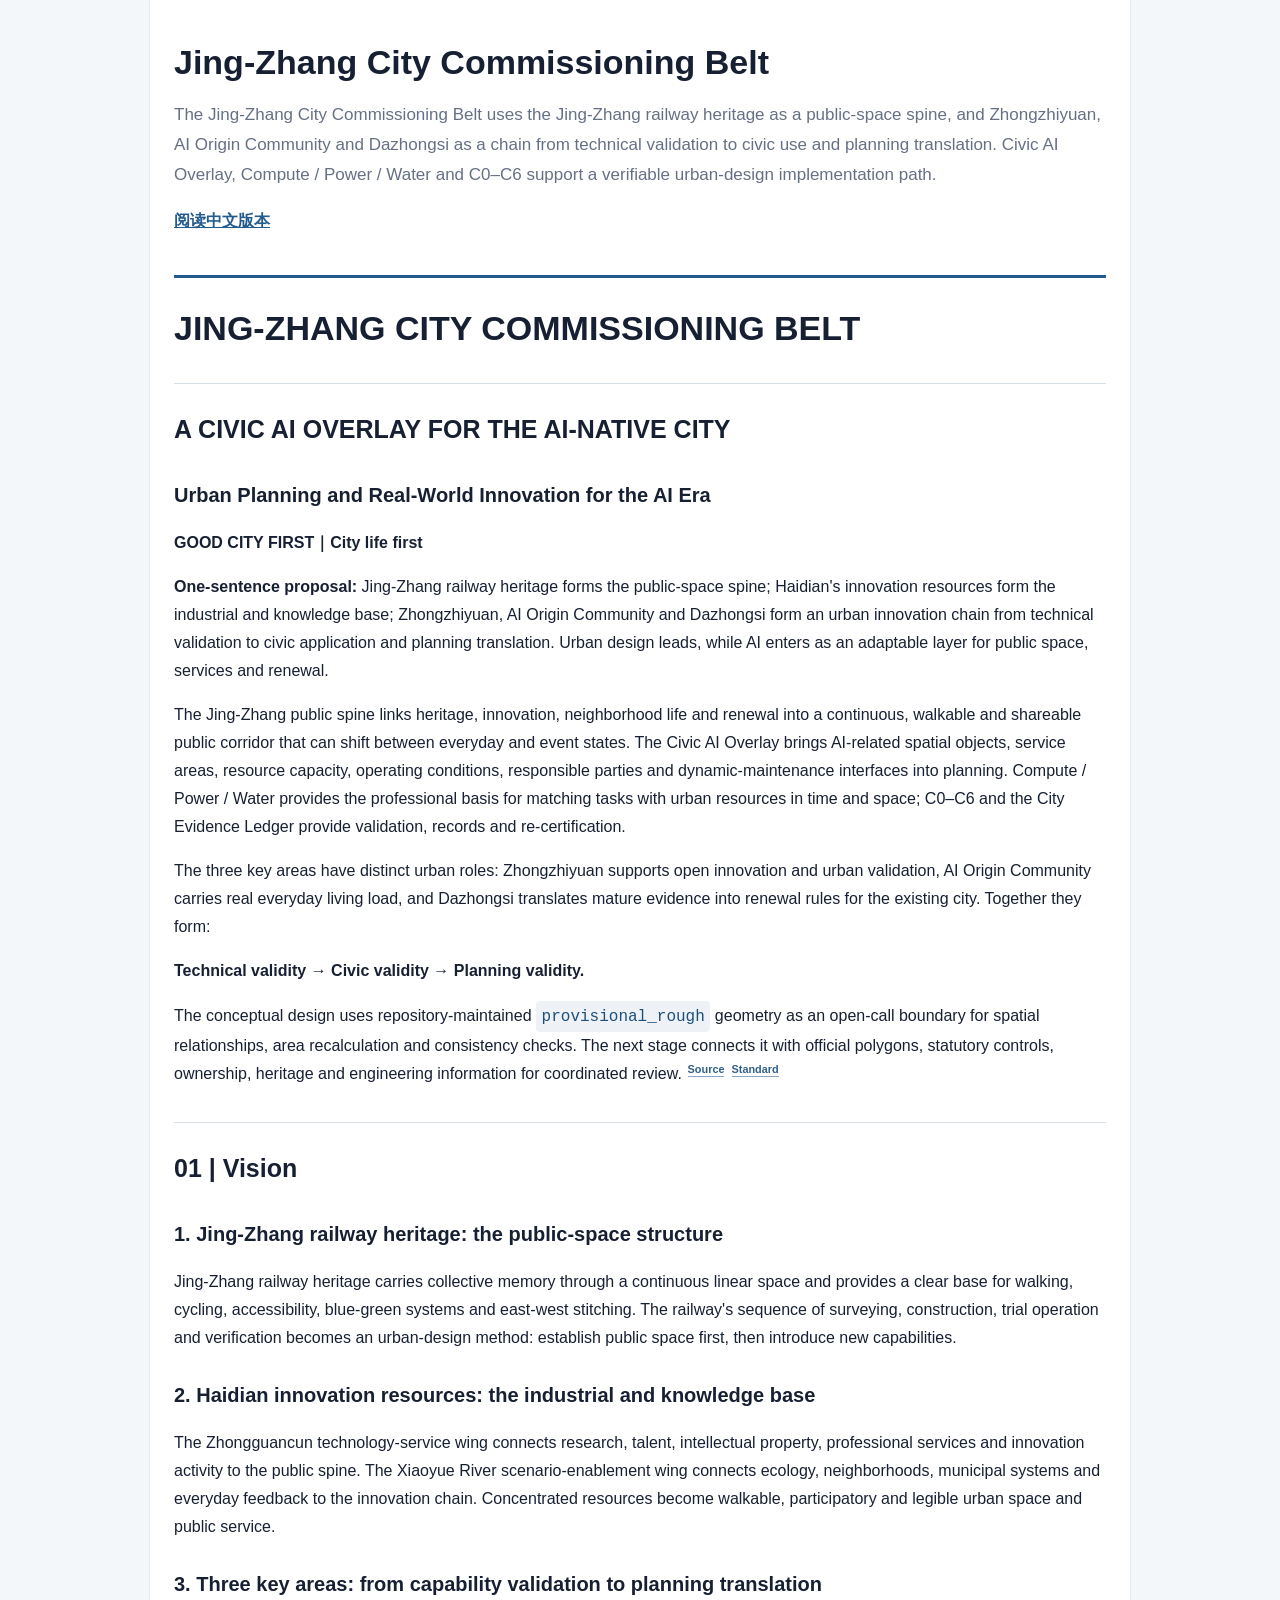
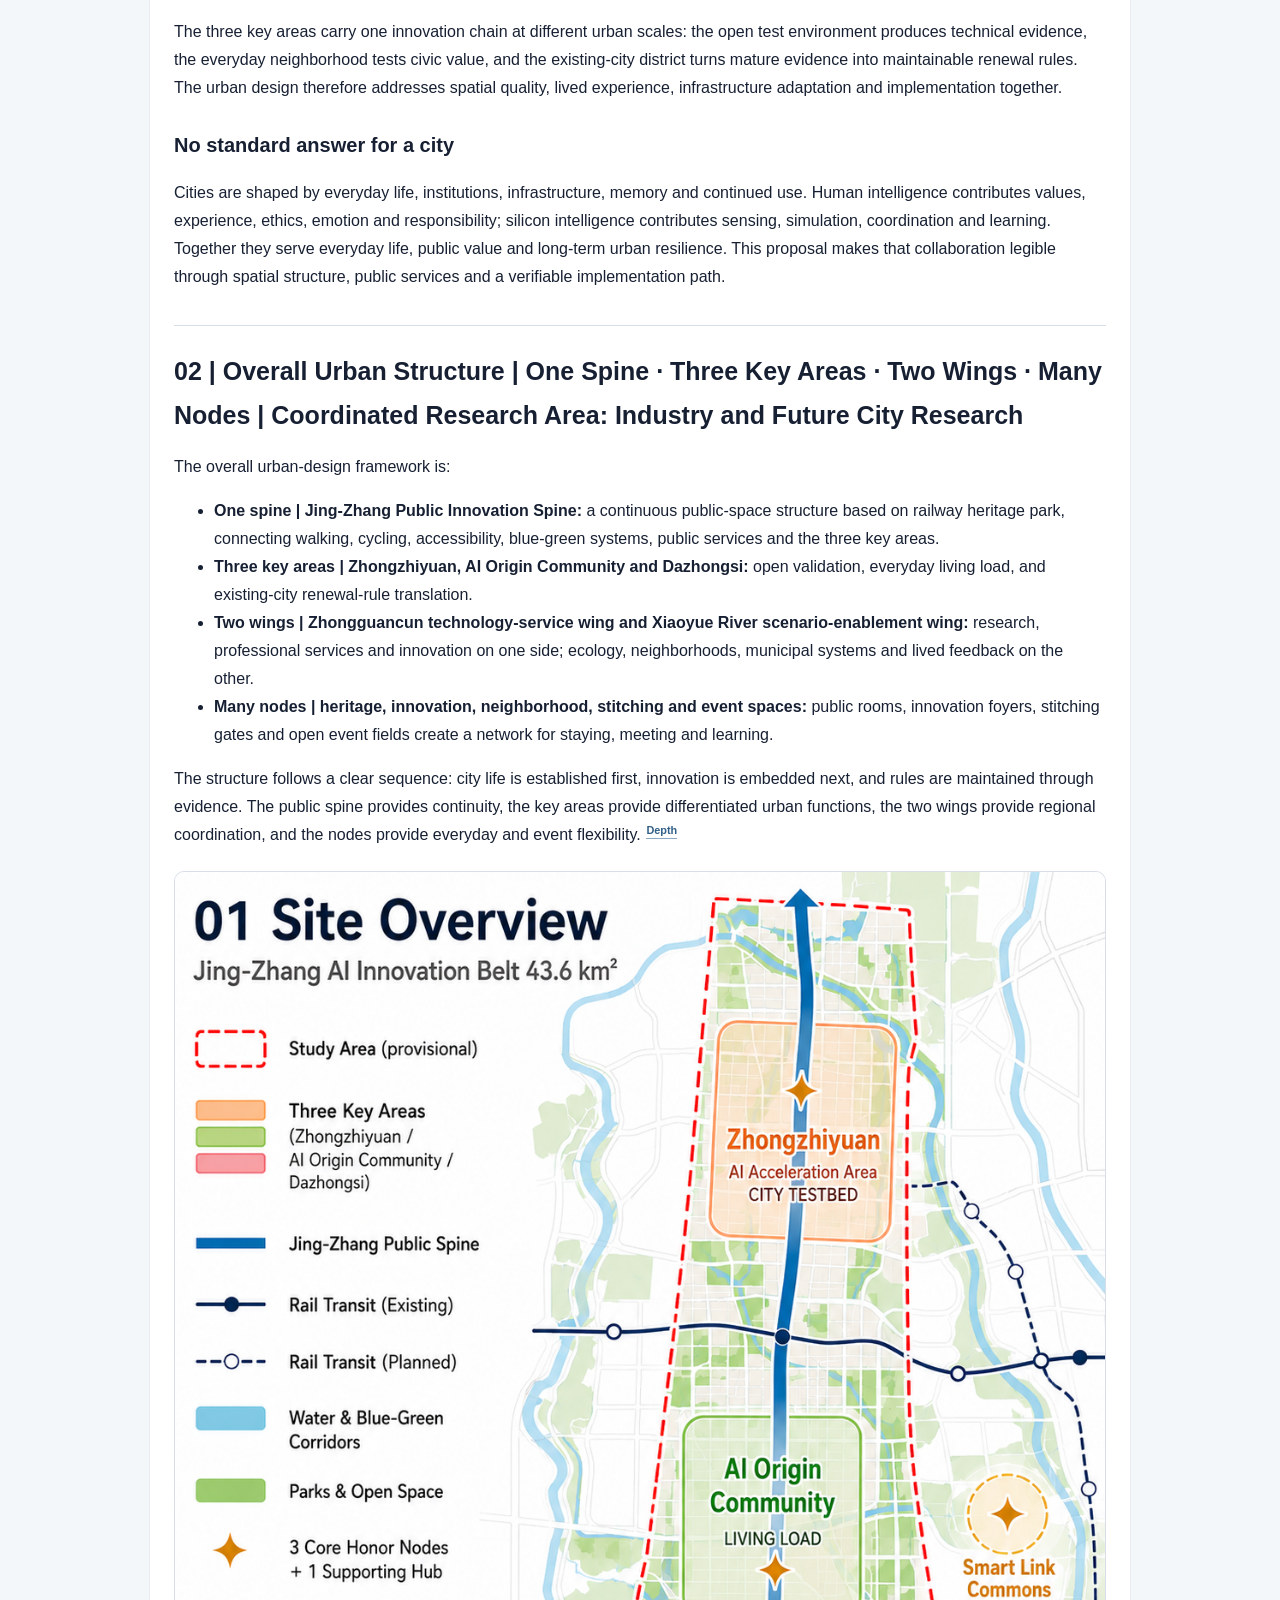
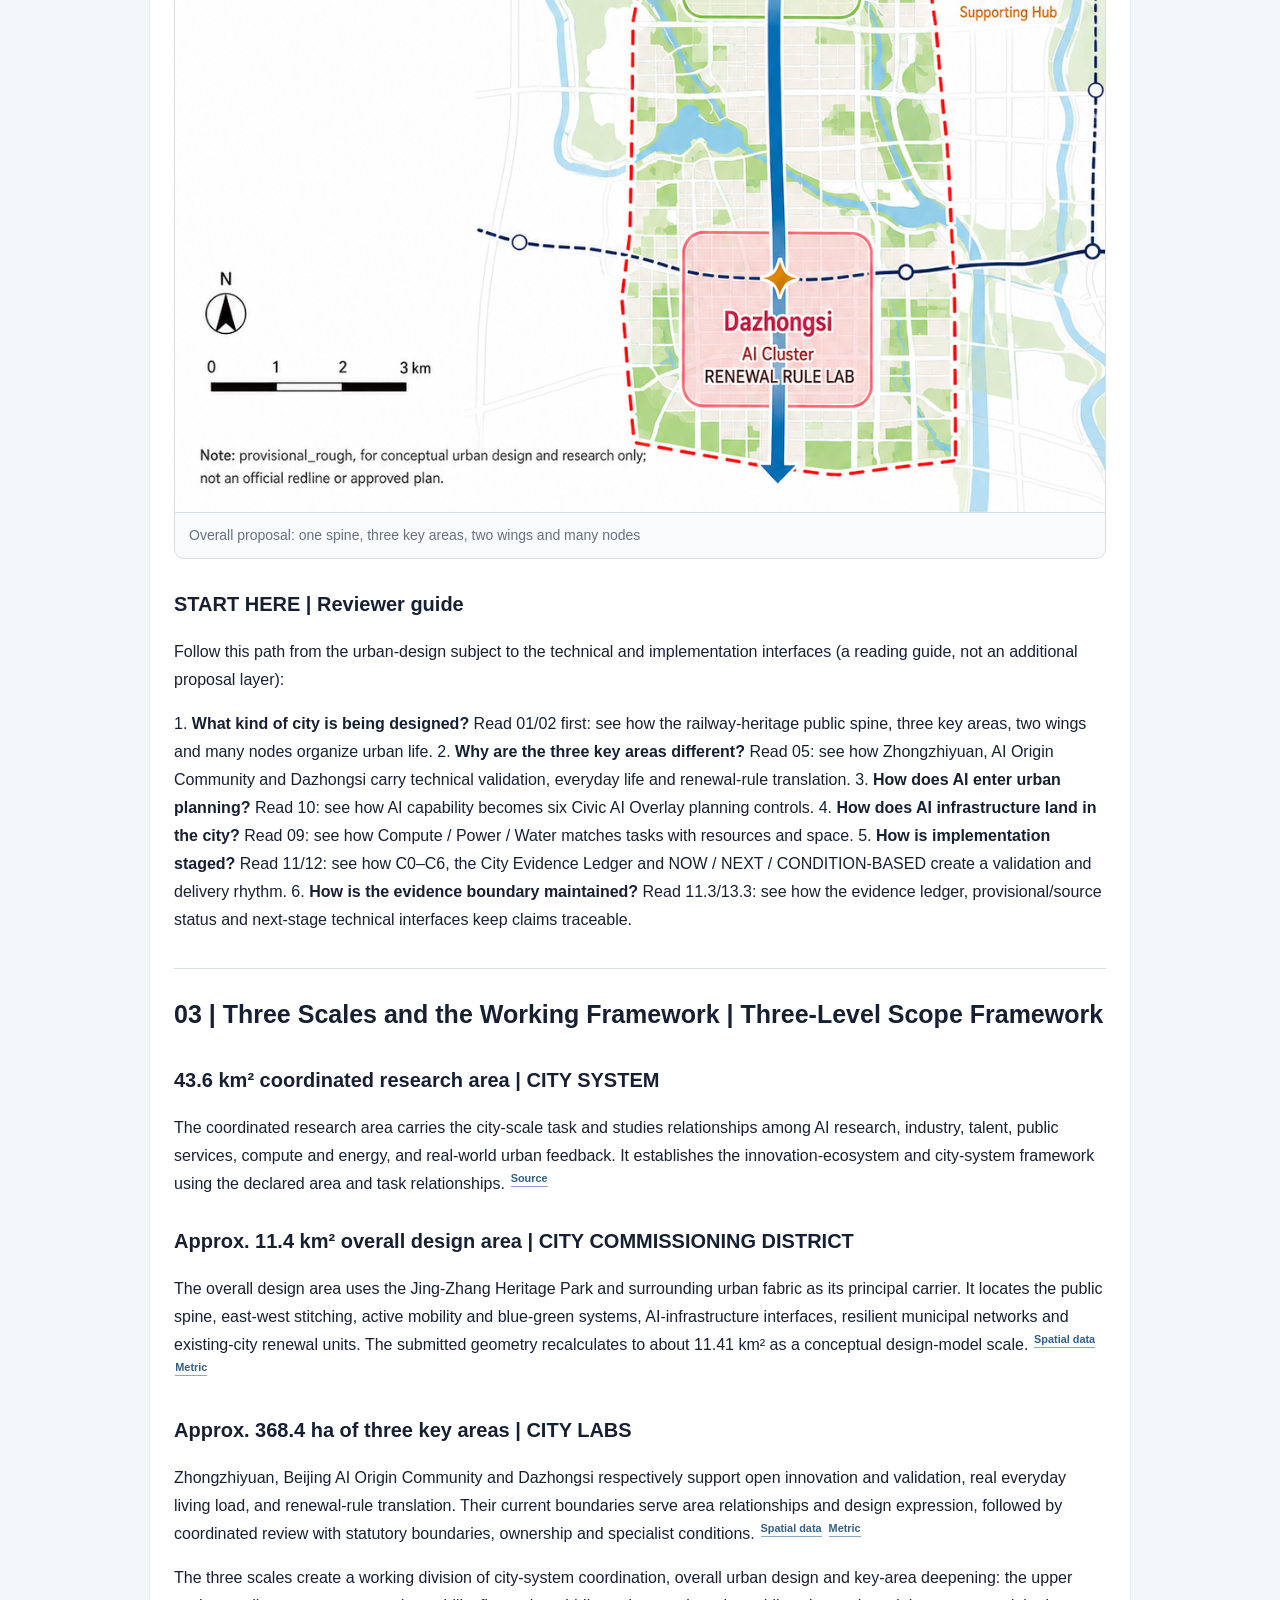
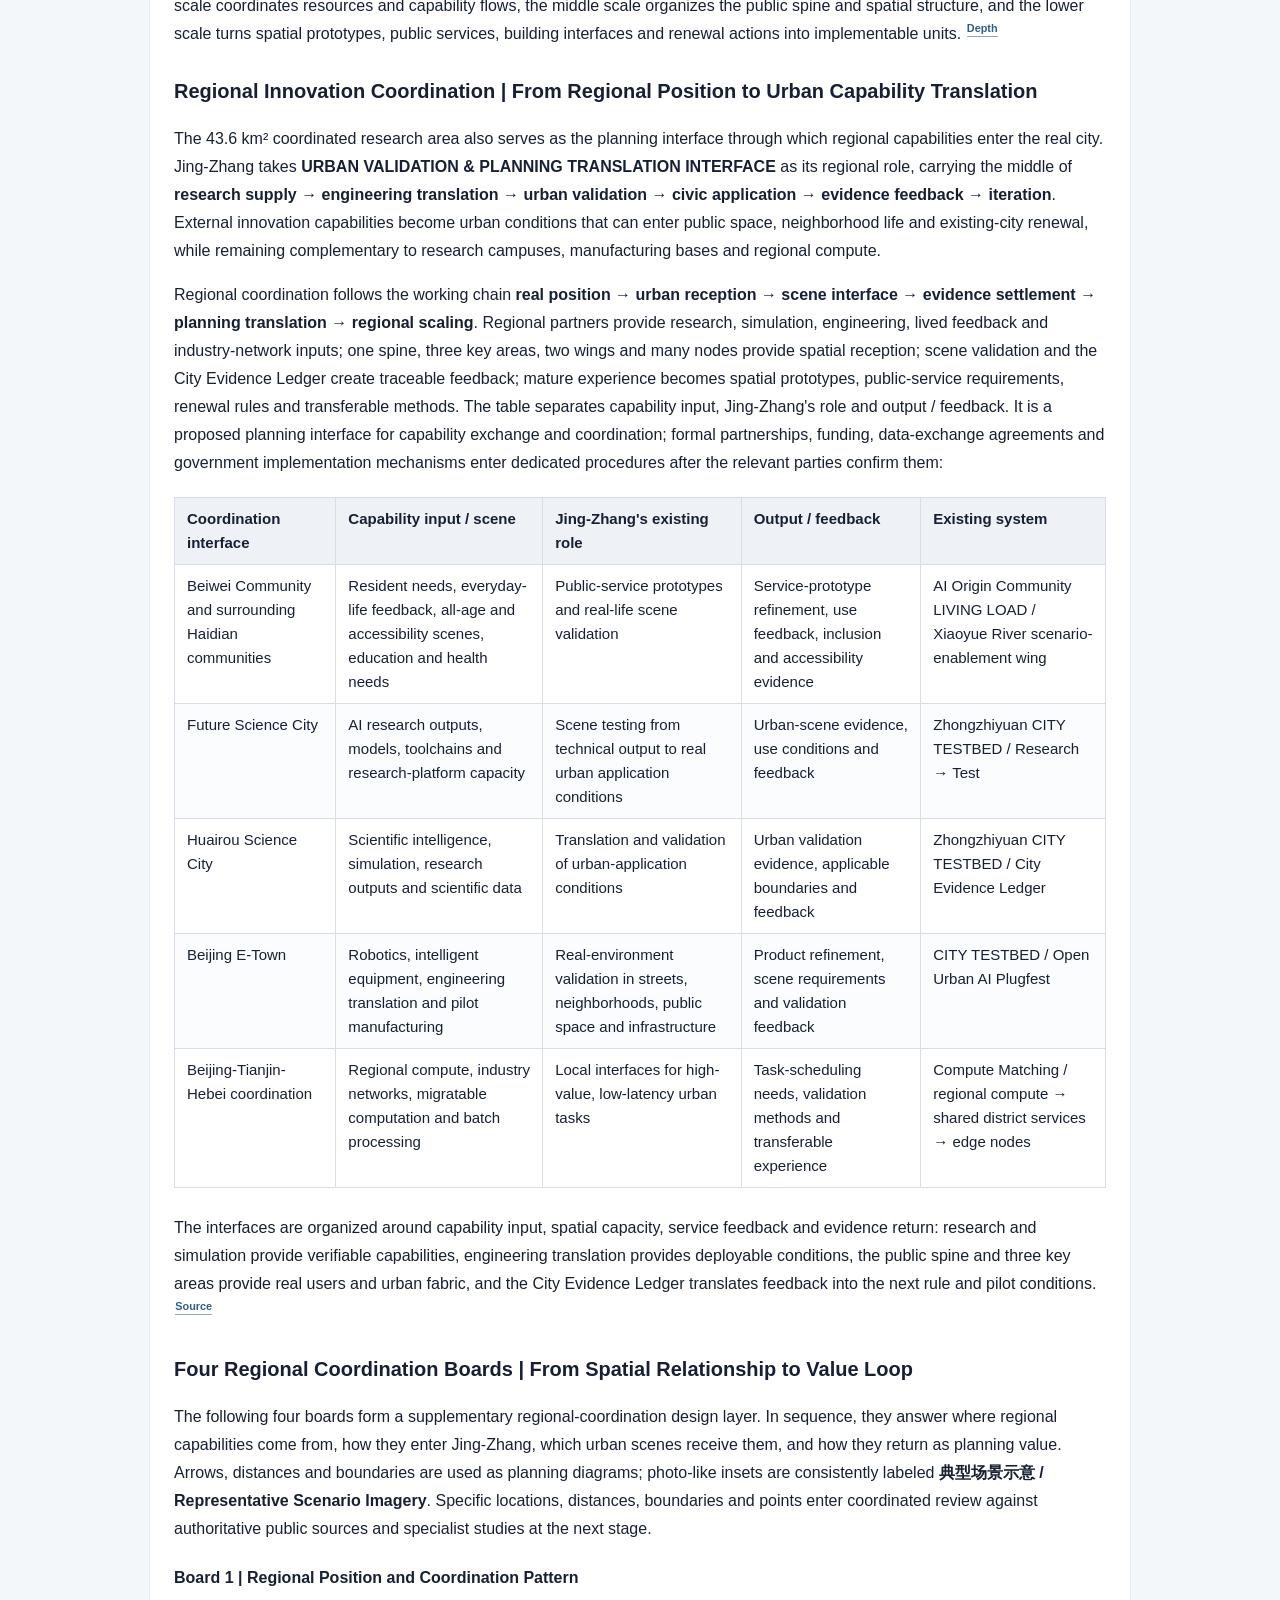
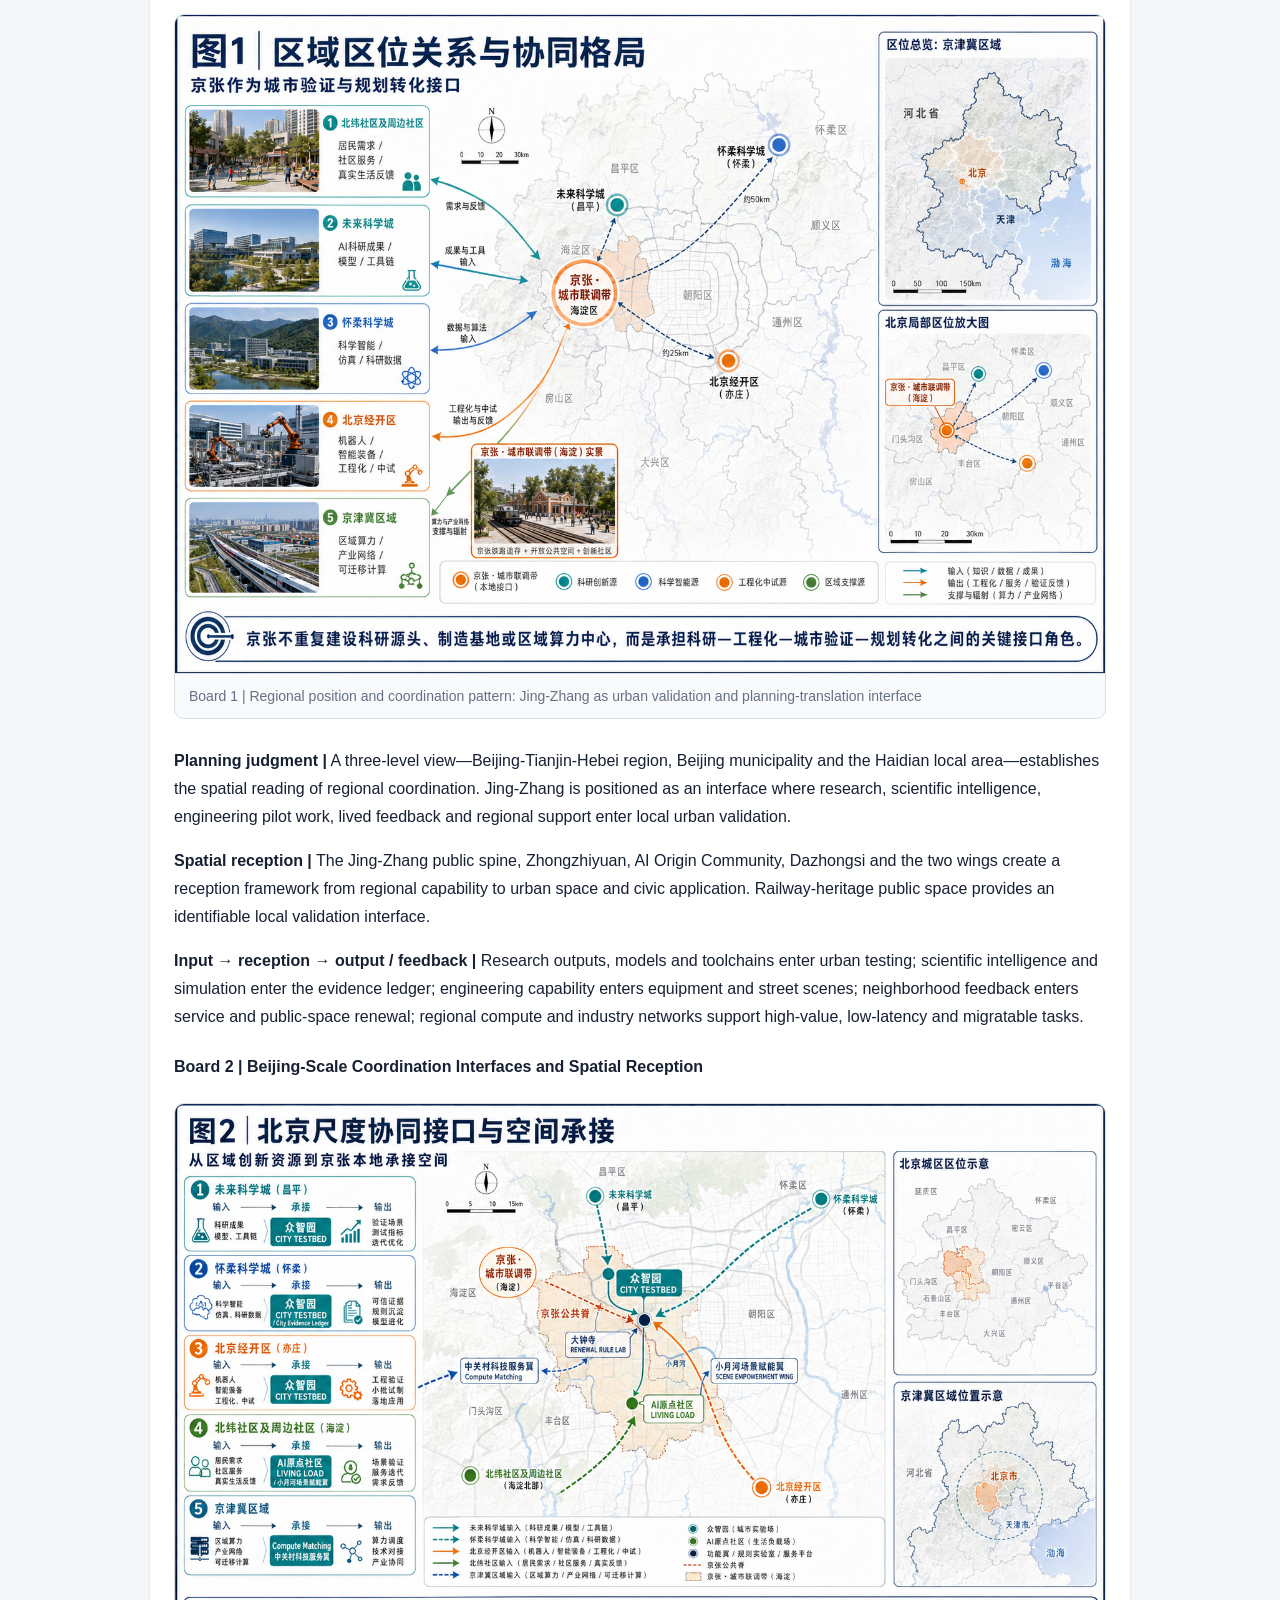
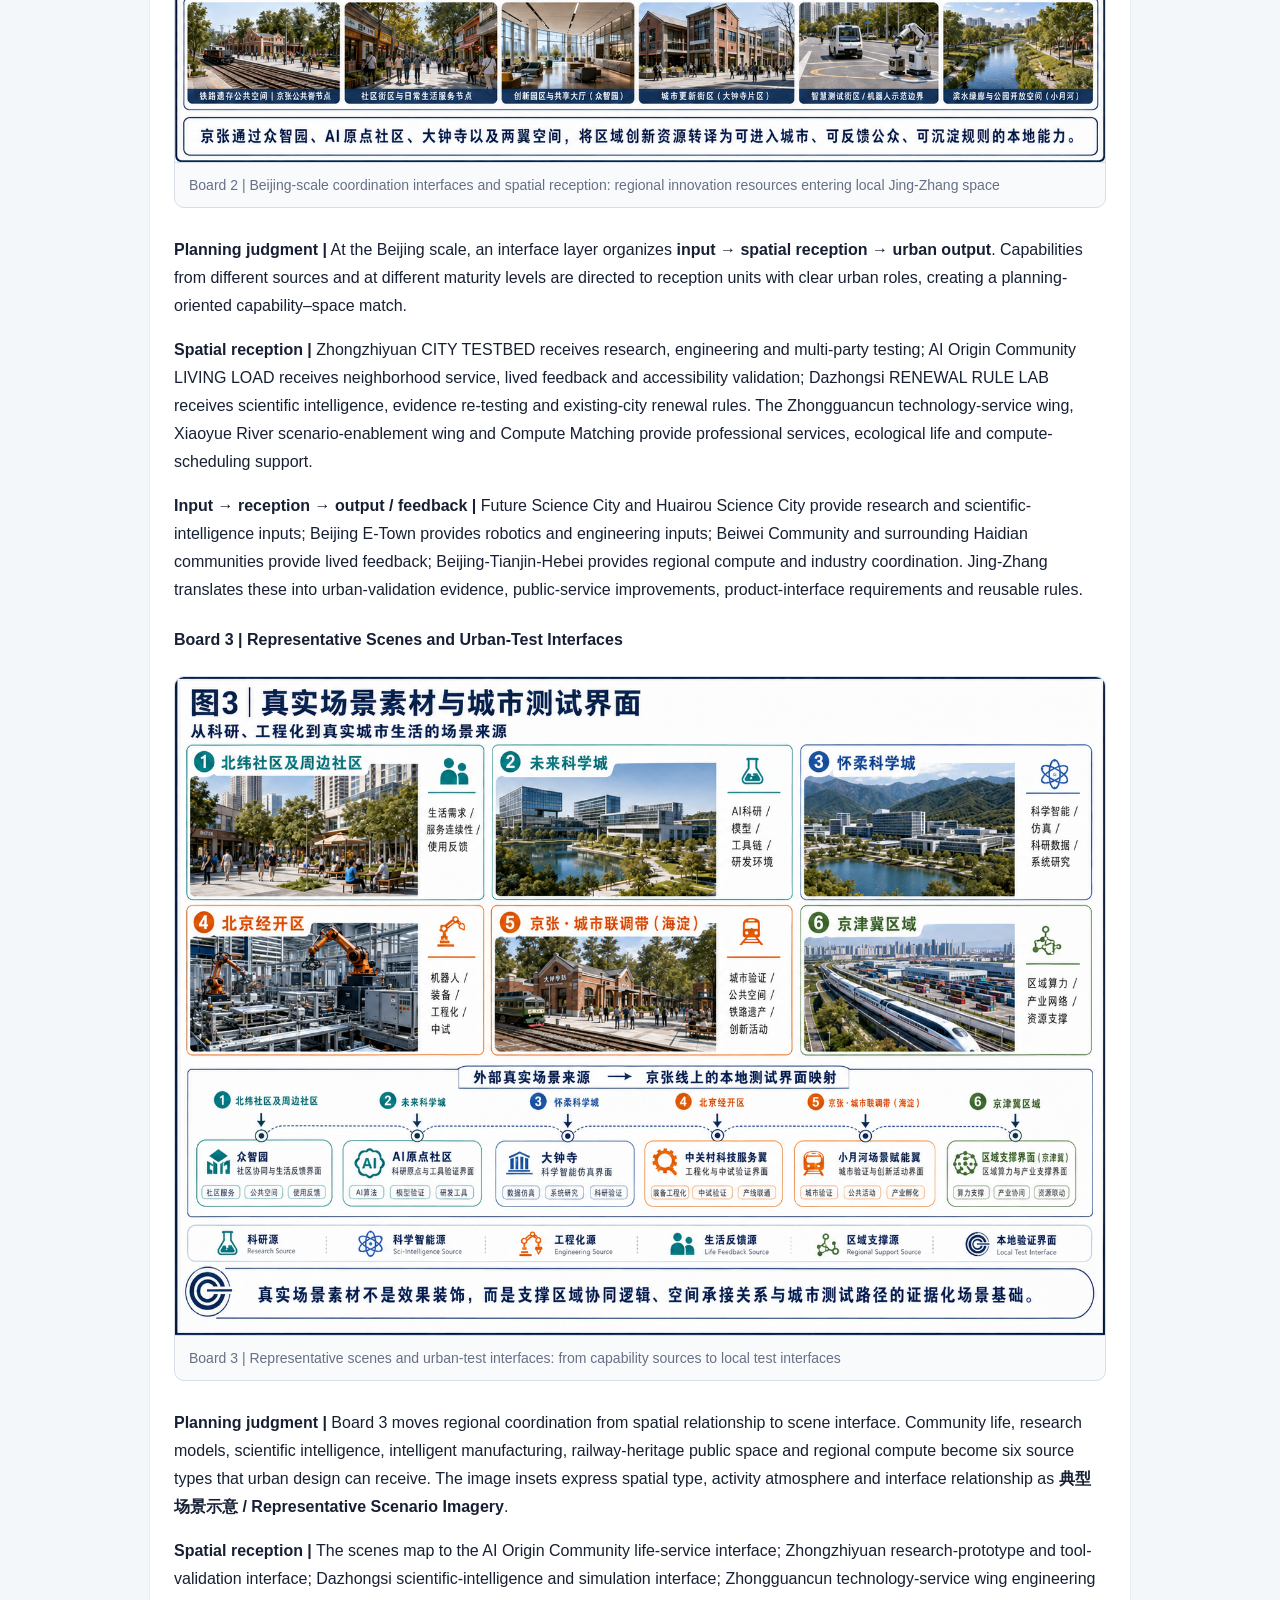
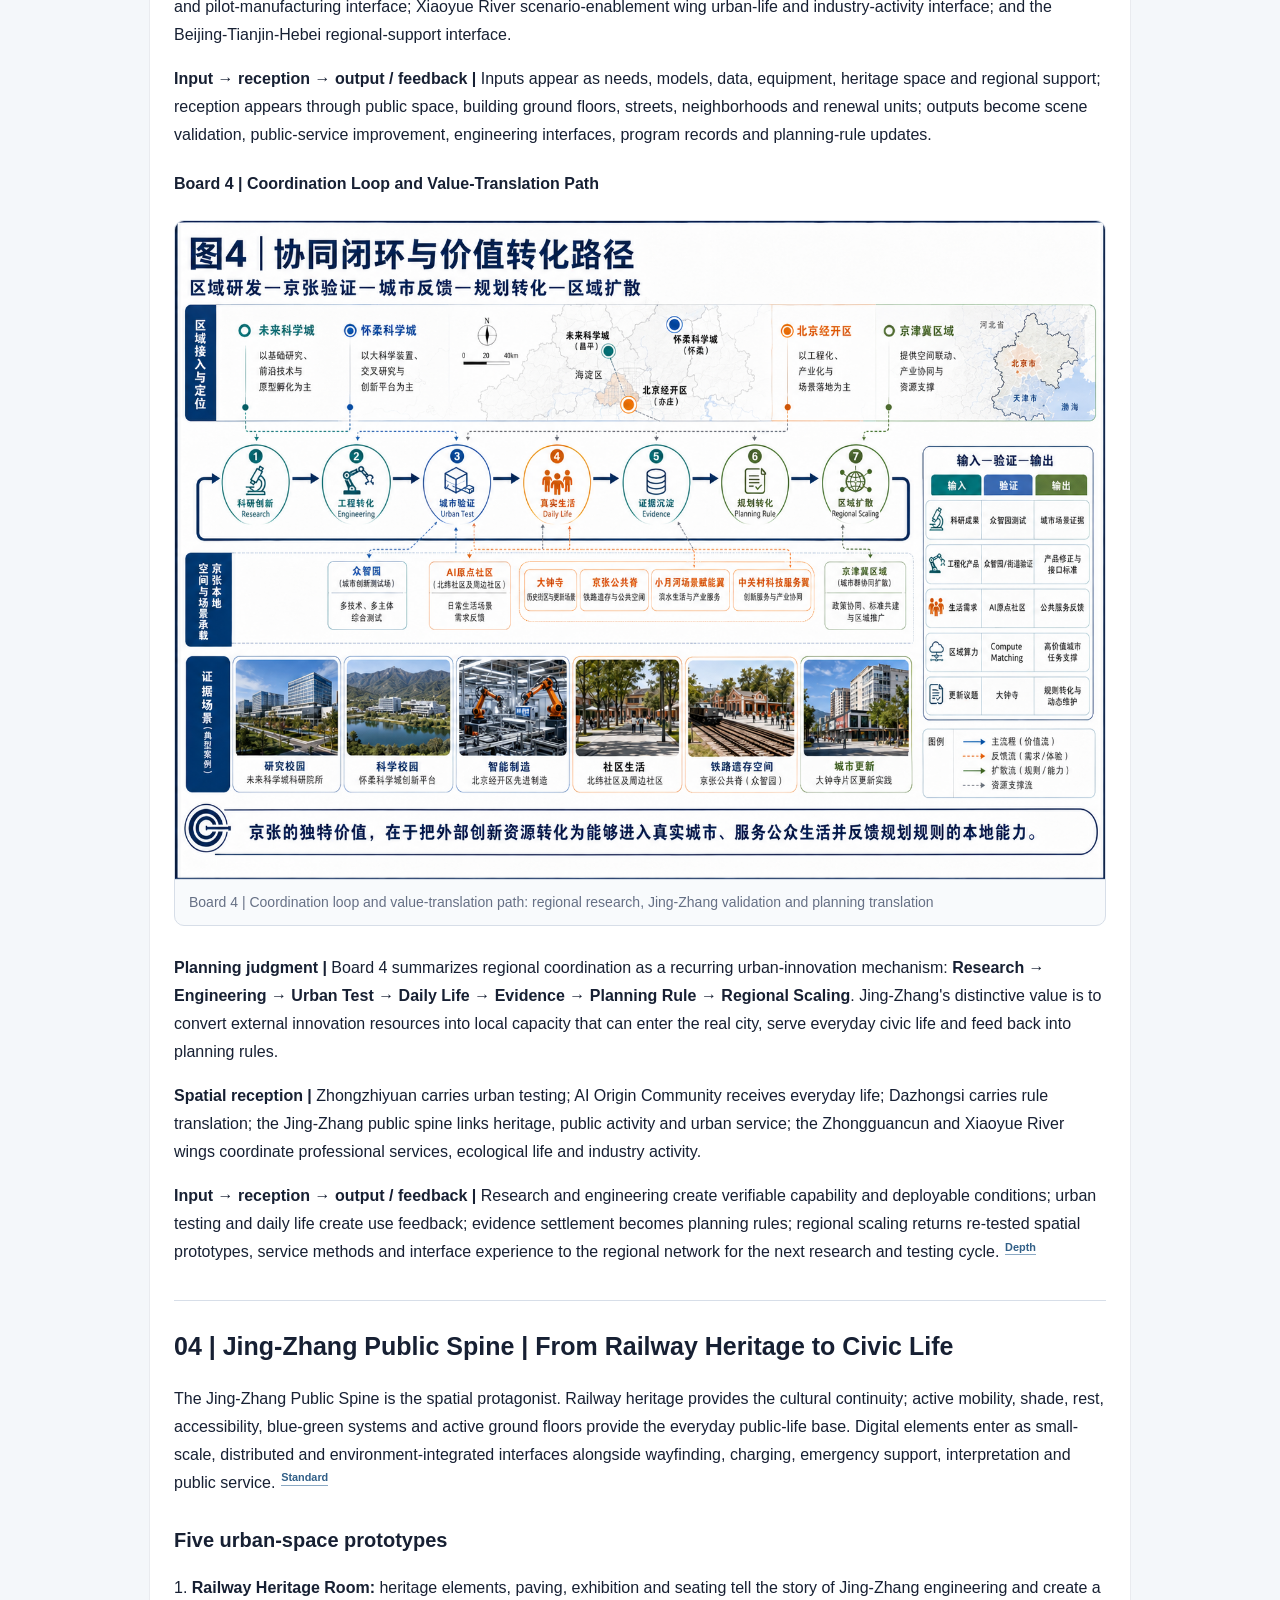
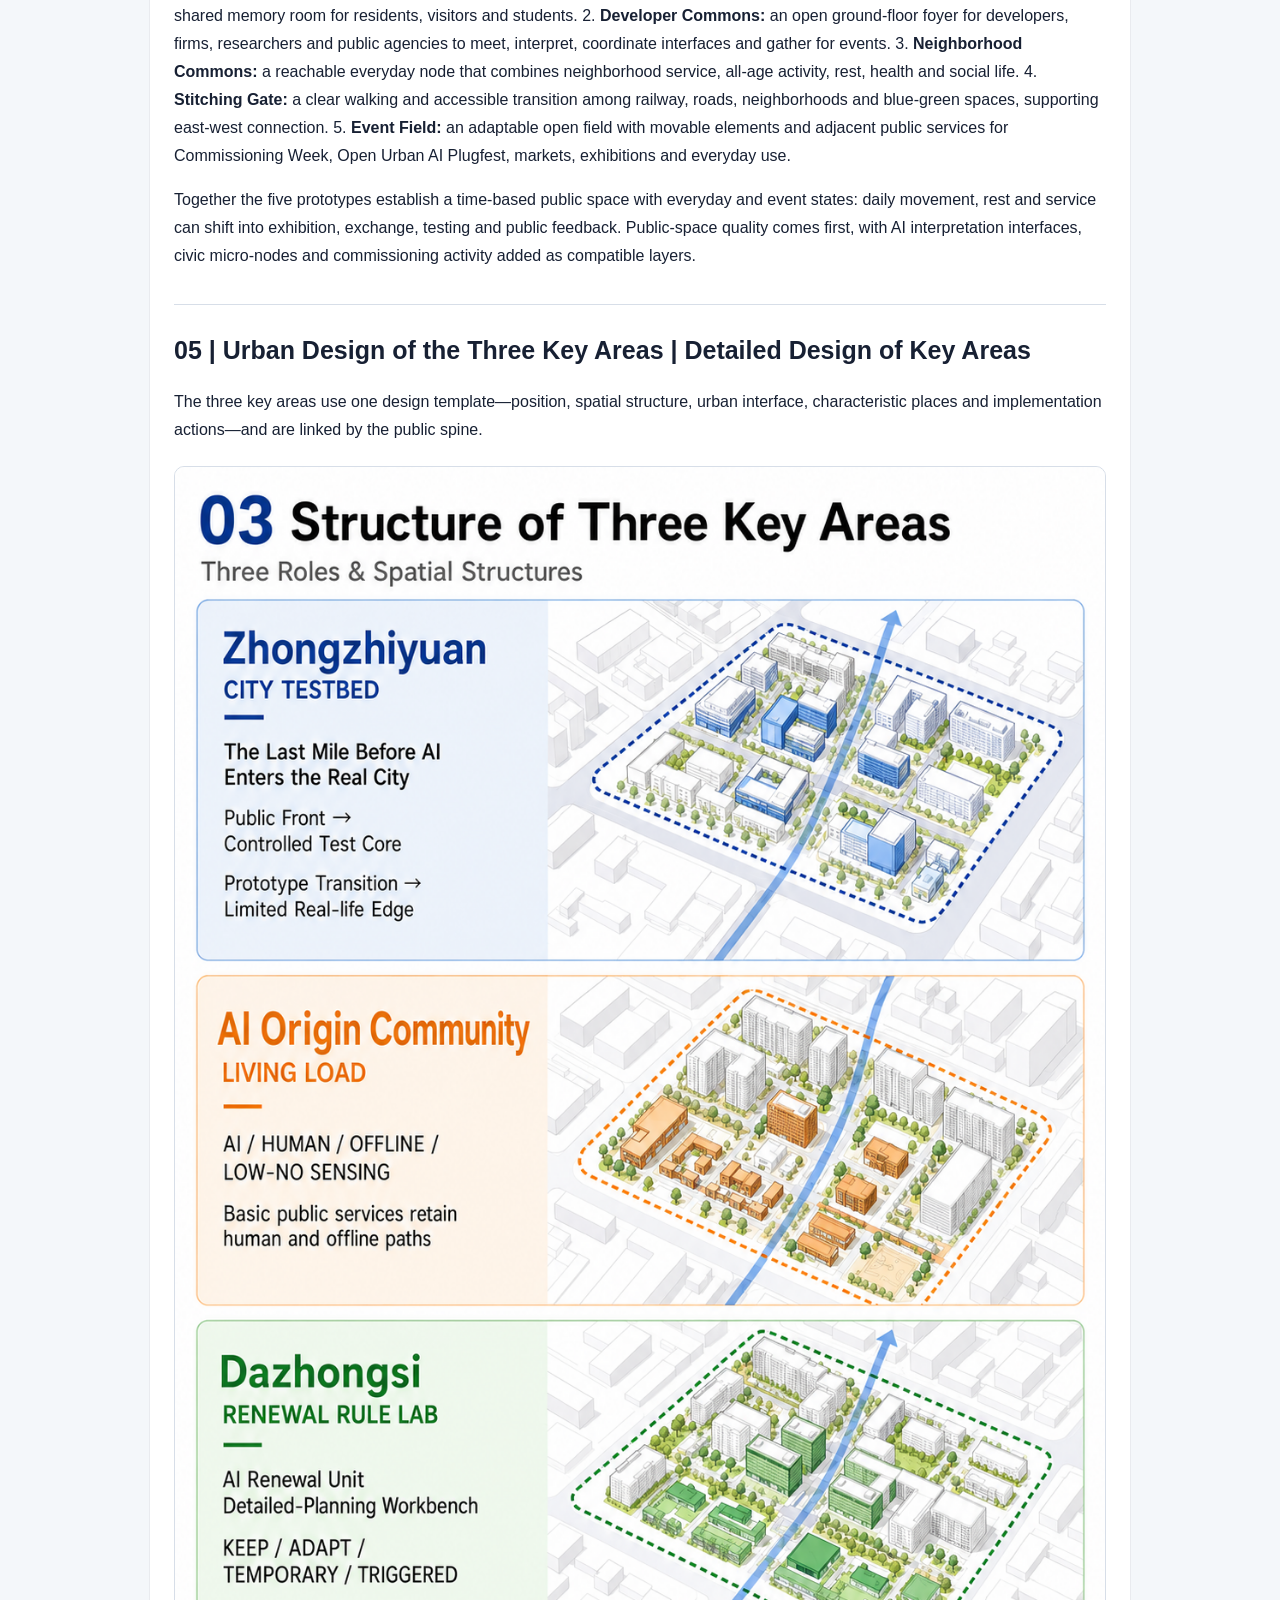
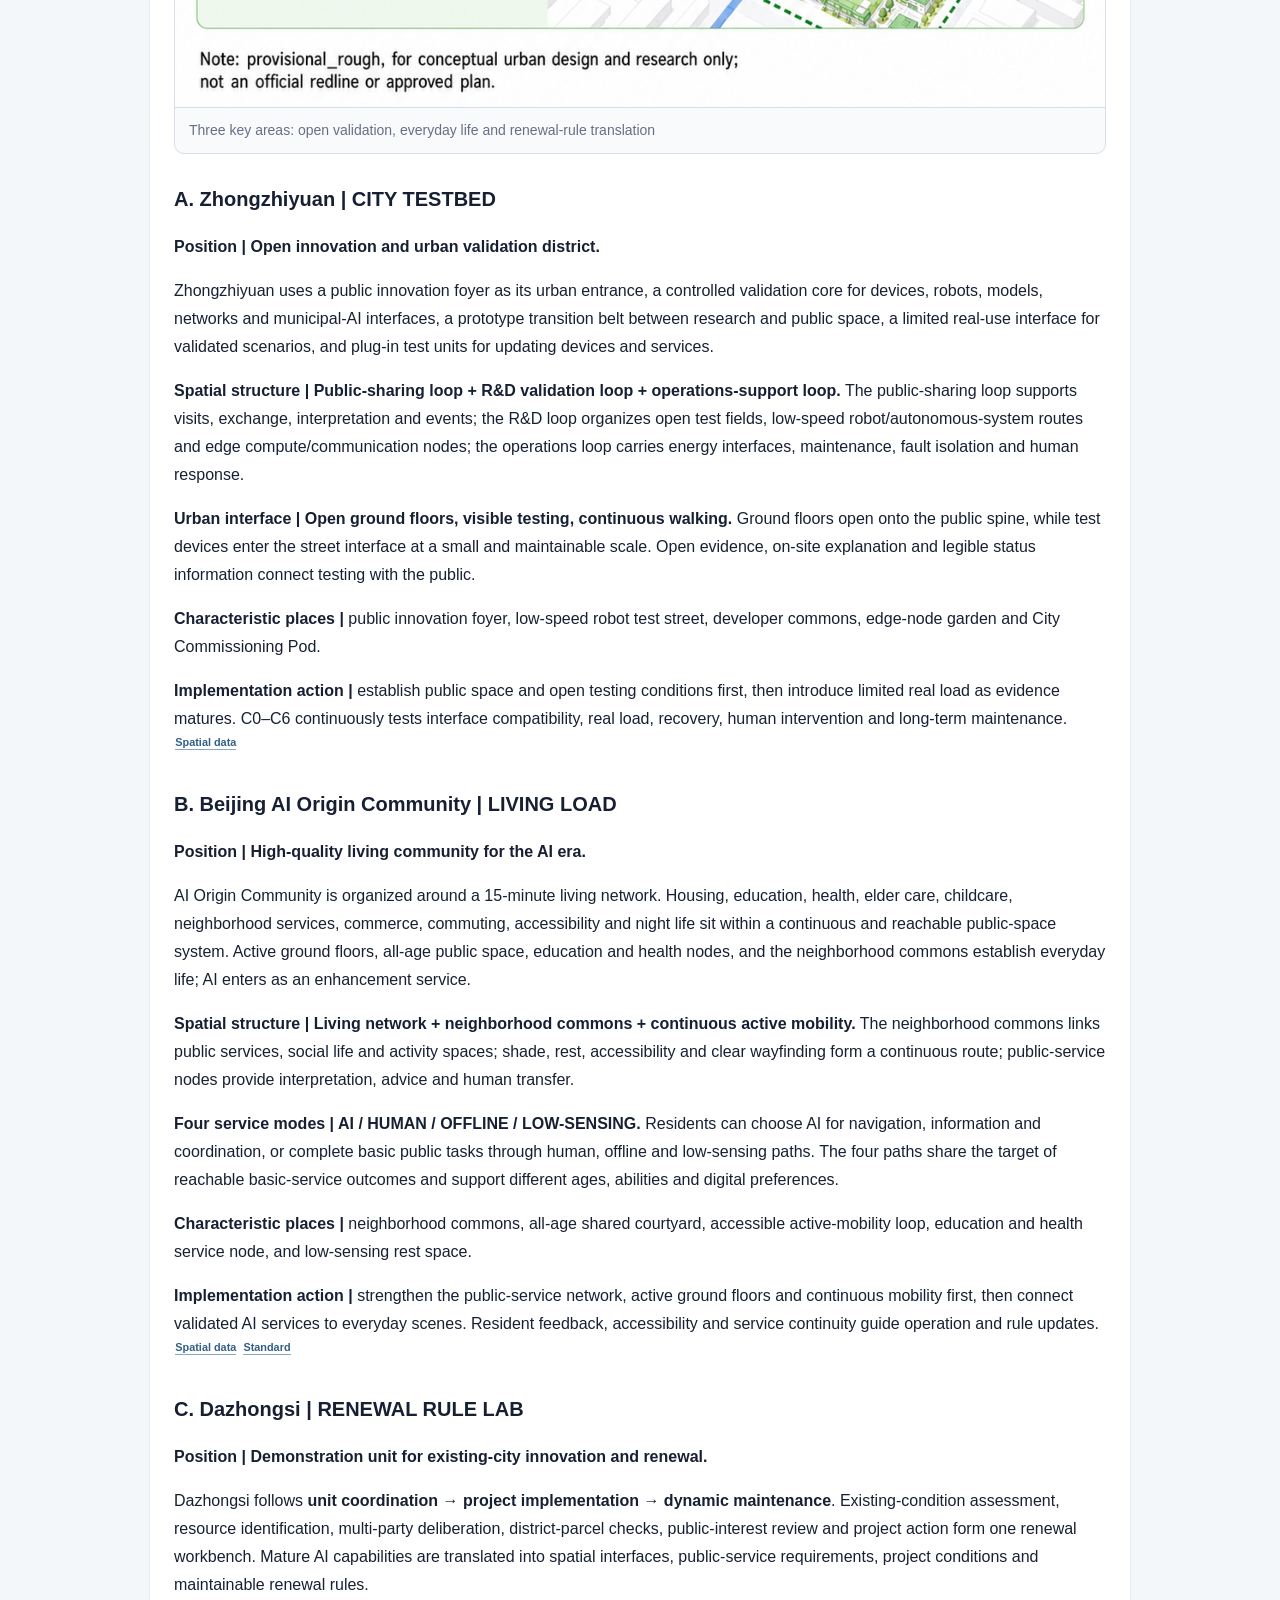
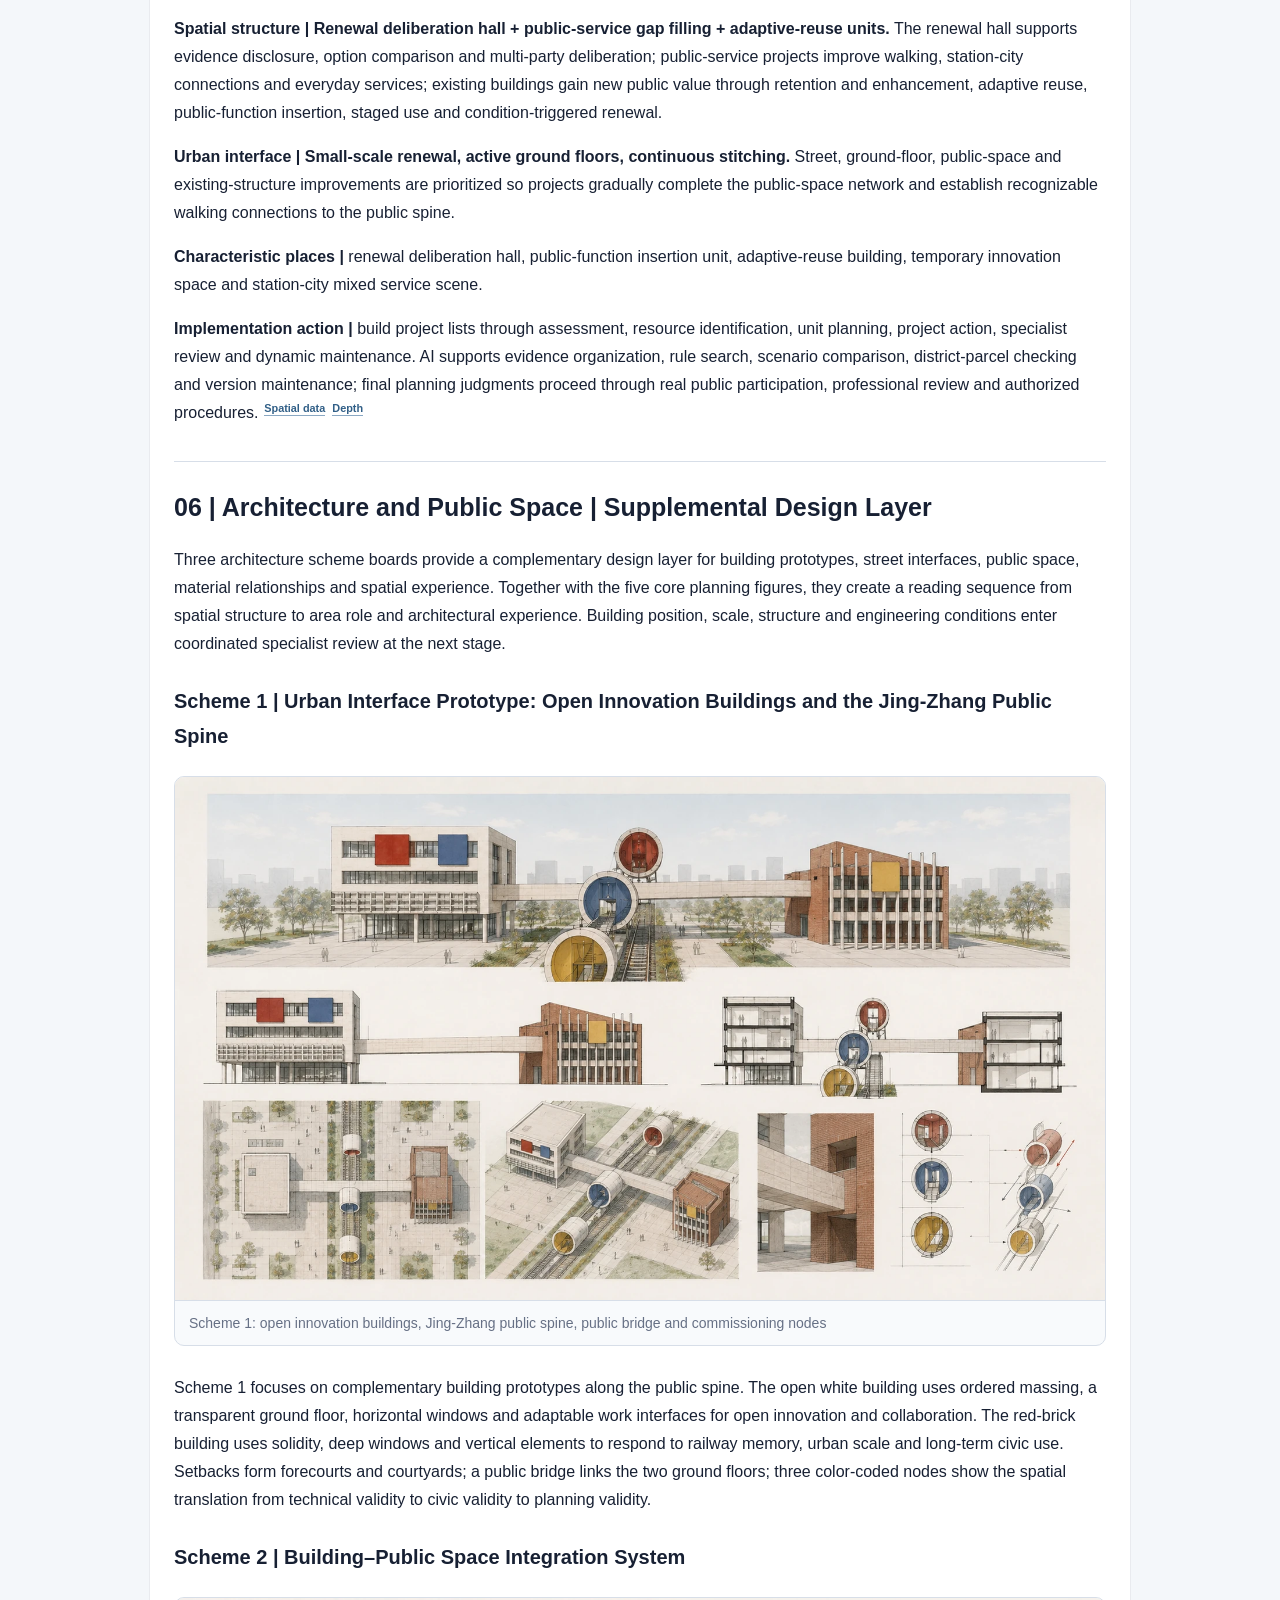
==== commit a1fc3f8c: "Add regional coordination evidence boards" ====
--- a/submissions/brittanistrehlowll-oss/jingzhang-city-commissioning-belt/report/proposal.en.html
+++ b/submissions/brittanistrehlowll-oss/jingzhang-city-commissioning-belt/report/proposal.en.html
@@ -16,7 +16,7 @@
 * { box-sizing: border-box; }
 body {
   margin: 0;
-  font-family: "Noto Sans SC", "Noto Sans CJK SC", "Source Han Sans SC", "Microsoft YaHei", "Microsoft YaHei UI", "PingFang SC", "WenQuanYi Zen Hei", -apple-system, BlinkMacSystemFont, "Segoe UI", sans-serif;
+  font-family: -apple-system, BlinkMacSystemFont, "PingFang SC", "Microsoft YaHei", "Noto Sans CJK SC", sans-serif;
   color: var(--ink);
   background: var(--bg);
   line-height: 1.75;
@@ -160,10 +160,33 @@
 <h3>Approx. 368.4 ha of three key areas | CITY LABS</h3>
 <p>Zhongzhiyuan, Beijing AI Origin Community and Dazhongsi respectively support open innovation and validation, real everyday living load, and renewal-rule translation. Their current boundaries serve area relationships and design expression, followed by coordinated review with statutory boundaries, ownership and specialist conditions. <sup class="evidence evidence-data" data-evidence-kind="data" data-evidence-value="geometry/key_areas.geojson#PROV-KEY-001" title="Spatial data: geometry/key_areas.geojson#PROV-KEY-001">Spatial data</sup> <sup class="evidence evidence-metric" data-evidence-kind="metric" data-evidence-value="key_area_count" title="Metric: key_area_count">Metric</sup></p>
 <p>The three scales create a working division of city-system coordination, overall urban design and key-area deepening: the upper scale coordinates resources and capability flows, the middle scale organizes the public spine and spatial structure, and the lower scale turns spatial prototypes, public services, building interfaces and renewal actions into implementable units. <sup class="evidence evidence-depth" data-evidence-kind="depth" data-evidence-value="three_level_scope_framework" title="Depth: three_level_scope_framework">Depth</sup></p>
-<h3>Regional innovation coordination interfaces</h3>
-<p>The 43.6 km² coordinated research area also serves as the planning interface through which regional capabilities enter the real city. Jing-Zhang&#x27;s regional role is to carry the missing link of real-world urban validation and civic-application translation within <strong>research supply → engineering translation → urban validation → civic application → evidence feedback → iteration</strong>. This establishes a clear capability-exchange and translation pathway, while the table separates capability input, Jing-Zhang&#x27;s role and output / feedback. It is a proposed planning interface for capability exchange and coordination; it does not assert formal partnerships:</p>
+<h3>Regional Innovation Coordination | From Regional Position to Urban Capability Translation</h3>
+<p>The 43.6 km² coordinated research area also serves as the planning interface through which regional capabilities enter the real city. Jing-Zhang takes <strong>URBAN VALIDATION &amp; PLANNING TRANSLATION INTERFACE</strong> as its regional role, carrying the middle of <strong>research supply → engineering translation → urban validation → civic application → evidence feedback → iteration</strong>. External innovation capabilities become urban conditions that can enter public space, neighborhood life and existing-city renewal, while remaining complementary to research campuses, manufacturing bases and regional compute.</p>
+<p>Regional coordination follows the working chain <strong>real position → urban reception → scene interface → evidence settlement → planning translation → regional scaling</strong>. Regional partners provide research, simulation, engineering, lived feedback and industry-network inputs; one spine, three key areas, two wings and many nodes provide spatial reception; scene validation and the City Evidence Ledger create traceable feedback; mature experience becomes spatial prototypes, public-service requirements, renewal rules and transferable methods. The table separates capability input, Jing-Zhang&#x27;s role and output / feedback. It is a proposed planning interface for capability exchange and coordination; formal partnerships, funding, data-exchange agreements and government implementation mechanisms enter dedicated procedures after the relevant parties confirm them:</p>
 <div class="proposal-table"><table><thead><tr><th>Coordination interface</th><th>Capability input / scene</th><th>Jing-Zhang&#x27;s existing role</th><th>Output / feedback</th><th>Existing system</th></tr></thead><tbody><tr><td>Beiwei Community and surrounding Haidian communities</td><td>Resident needs, everyday-life feedback, all-age and accessibility scenes, education and health needs</td><td>Public-service prototypes and real-life scene validation</td><td>Service-prototype refinement, use feedback, inclusion and accessibility evidence</td><td>AI Origin Community LIVING LOAD / Xiaoyue River scenario-enablement wing</td></tr><tr><td>Future Science City</td><td>AI research outputs, models, toolchains and research-platform capacity</td><td>Scene testing from technical output to real urban application conditions</td><td>Urban-scene evidence, use conditions and feedback</td><td>Zhongzhiyuan CITY TESTBED / Research → Test</td></tr><tr><td>Huairou Science City</td><td>Scientific intelligence, simulation, research outputs and scientific data</td><td>Translation and validation of urban-application conditions</td><td>Urban validation evidence, applicable boundaries and feedback</td><td>Zhongzhiyuan CITY TESTBED / City Evidence Ledger</td></tr><tr><td>Beijing E-Town</td><td>Robotics, intelligent equipment, engineering translation and pilot manufacturing</td><td>Real-environment validation in streets, neighborhoods, public space and infrastructure</td><td>Product refinement, scene requirements and validation feedback</td><td>CITY TESTBED / Open Urban AI Plugfest</td></tr><tr><td>Beijing-Tianjin-Hebei coordination</td><td>Regional compute, industry networks, migratable computation and batch processing</td><td>Local interfaces for high-value, low-latency urban tasks</td><td>Task-scheduling needs, validation methods and transferable experience</td><td>Compute Matching / regional compute → shared district services → edge nodes</td></tr></tbody></table></div>
 <p>The interfaces are organized around capability input, spatial capacity, service feedback and evidence return: research and simulation provide verifiable capabilities, engineering translation provides deployable conditions, the public spine and three key areas provide real users and urban fabric, and the City Evidence Ledger translates feedback into the next rule and pilot conditions. <sup class="evidence evidence-source" data-evidence-kind="source" data-evidence-value="AGENT-TASKBOOK" title="Source: AGENT-TASKBOOK">Source</sup></p>
+<h3>Four Regional Coordination Boards | From Spatial Relationship to Value Loop</h3>
+<p>The following four boards form a supplementary regional-coordination design layer. In sequence, they answer where regional capabilities come from, how they enter Jing-Zhang, which urban scenes receive them, and how they return as planning value. Arrows, distances and boundaries are used as planning diagrams; photo-like insets are consistently labeled <strong>典型场景示意 / Representative Scenario Imagery</strong>. Specific locations, distances, boundaries and points enter coordinated review against authoritative public sources and specialist studies at the next stage.</p>
+<h4>Board 1 | Regional Position and Coordination Pattern</h4>
+<figure class="proposal-figure"><img src="../assets/media/regional-coordination-01-location.png" alt="Board 1 | Regional position and coordination pattern: Jing-Zhang as urban validation and planning-translation interface"><figcaption>Board 1 | Regional position and coordination pattern: Jing-Zhang as urban validation and planning-translation interface</figcaption></figure>
+<p><strong>Planning judgment |</strong> A three-level view—Beijing-Tianjin-Hebei region, Beijing municipality and the Haidian local area—establishes the spatial reading of regional coordination. Jing-Zhang is positioned as an interface where research, scientific intelligence, engineering pilot work, lived feedback and regional support enter local urban validation.</p>
+<p><strong>Spatial reception |</strong> The Jing-Zhang public spine, Zhongzhiyuan, AI Origin Community, Dazhongsi and the two wings create a reception framework from regional capability to urban space and civic application. Railway-heritage public space provides an identifiable local validation interface.</p>
+<p><strong>Input → reception → output / feedback |</strong> Research outputs, models and toolchains enter urban testing; scientific intelligence and simulation enter the evidence ledger; engineering capability enters equipment and street scenes; neighborhood feedback enters service and public-space renewal; regional compute and industry networks support high-value, low-latency and migratable tasks.</p>
+<h4>Board 2 | Beijing-Scale Coordination Interfaces and Spatial Reception</h4>
+<figure class="proposal-figure"><img src="../assets/media/regional-coordination-02-interface.png" alt="Board 2 | Beijing-scale coordination interfaces and spatial reception: regional innovation resources entering local Jing-Zhang space"><figcaption>Board 2 | Beijing-scale coordination interfaces and spatial reception: regional innovation resources entering local Jing-Zhang space</figcaption></figure>
+<p><strong>Planning judgment |</strong> At the Beijing scale, an interface layer organizes <strong>input → spatial reception → urban output</strong>. Capabilities from different sources and at different maturity levels are directed to reception units with clear urban roles, creating a planning-oriented capability–space match.</p>
+<p><strong>Spatial reception |</strong> Zhongzhiyuan CITY TESTBED receives research, engineering and multi-party testing; AI Origin Community LIVING LOAD receives neighborhood service, lived feedback and accessibility validation; Dazhongsi RENEWAL RULE LAB receives scientific intelligence, evidence re-testing and existing-city renewal rules. The Zhongguancun technology-service wing, Xiaoyue River scenario-enablement wing and Compute Matching provide professional services, ecological life and compute-scheduling support.</p>
+<p><strong>Input → reception → output / feedback |</strong> Future Science City and Huairou Science City provide research and scientific-intelligence inputs; Beijing E-Town provides robotics and engineering inputs; Beiwei Community and surrounding Haidian communities provide lived feedback; Beijing-Tianjin-Hebei provides regional compute and industry coordination. Jing-Zhang translates these into urban-validation evidence, public-service improvements, product-interface requirements and reusable rules.</p>
+<h4>Board 3 | Representative Scenes and Urban-Test Interfaces</h4>
+<figure class="proposal-figure"><img src="../assets/media/regional-coordination-03-scenarios.png" alt="Board 3 | Representative scenes and urban-test interfaces: from capability sources to local test interfaces"><figcaption>Board 3 | Representative scenes and urban-test interfaces: from capability sources to local test interfaces</figcaption></figure>
+<p><strong>Planning judgment |</strong> Board 3 moves regional coordination from spatial relationship to scene interface. Community life, research models, scientific intelligence, intelligent manufacturing, railway-heritage public space and regional compute become six source types that urban design can receive. The image insets express spatial type, activity atmosphere and interface relationship as <strong>典型场景示意 / Representative Scenario Imagery</strong>.</p>
+<p><strong>Spatial reception |</strong> The scenes map to the AI Origin Community life-service interface; Zhongzhiyuan research-prototype and tool-validation interface; Dazhongsi scientific-intelligence and simulation interface; Zhongguancun technology-service wing engineering and pilot-manufacturing interface; Xiaoyue River scenario-enablement wing urban-life and industry-activity interface; and the Beijing-Tianjin-Hebei regional-support interface.</p>
+<p><strong>Input → reception → output / feedback |</strong> Inputs appear as needs, models, data, equipment, heritage space and regional support; reception appears through public space, building ground floors, streets, neighborhoods and renewal units; outputs become scene validation, public-service improvement, engineering interfaces, program records and planning-rule updates.</p>
+<h4>Board 4 | Coordination Loop and Value-Translation Path</h4>
+<figure class="proposal-figure"><img src="../assets/media/regional-coordination-04-loop.png" alt="Board 4 | Coordination loop and value-translation path: regional research, Jing-Zhang validation and planning translation"><figcaption>Board 4 | Coordination loop and value-translation path: regional research, Jing-Zhang validation and planning translation</figcaption></figure>
+<p><strong>Planning judgment |</strong> Board 4 summarizes regional coordination as a recurring urban-innovation mechanism: <strong>Research → Engineering → Urban Test → Daily Life → Evidence → Planning Rule → Regional Scaling</strong>. Jing-Zhang&#x27;s distinctive value is to convert external innovation resources into local capacity that can enter the real city, serve everyday civic life and feed back into planning rules.</p>
+<p><strong>Spatial reception |</strong> Zhongzhiyuan carries urban testing; AI Origin Community receives everyday life; Dazhongsi carries rule translation; the Jing-Zhang public spine links heritage, public activity and urban service; the Zhongguancun and Xiaoyue River wings coordinate professional services, ecological life and industry activity.</p>
+<p><strong>Input → reception → output / feedback |</strong> Research and engineering create verifiable capability and deployable conditions; urban testing and daily life create use feedback; evidence settlement becomes planning rules; regional scaling returns re-tested spatial prototypes, service methods and interface experience to the regional network for the next research and testing cycle. <sup class="evidence evidence-depth" data-evidence-kind="depth" data-evidence-value="three_level_scope_framework" title="Depth: three_level_scope_framework">Depth</sup></p>
 <h2>04 | Jing-Zhang Public Spine | From Railway Heritage to Civic Life</h2>
 <p>The Jing-Zhang Public Spine is the spatial protagonist. Railway heritage provides the cultural continuity; active mobility, shade, rest, accessibility, blue-green systems and active ground floors provide the everyday public-life base. Digital elements enter as small-scale, distributed and environment-integrated interfaces alongside wayfinding, charging, emergency support, interpretation and public service. <sup class="evidence evidence-standard" data-evidence-kind="standard" data-evidence-value="MOHURD-URBAN-DESIGN-MEASURES" title="Standard: MOHURD-URBAN-DESIGN-MEASURES">Standard</sup></p>
 <h3>Five urban-space prototypes</h3>
@@ -360,7 +383,7 @@
 <p>Together the six tasks frame one planning question: how an AI capability obtains spatial access, resource capacity and service range, enters real urban settings through validation and human supervision, and continues into renewal and public-service rules. <sup class="evidence evidence-depth" data-evidence-kind="depth" data-evidence-value="professional_evidence_chain" title="Depth: professional_evidence_chain">Depth</sup></p>
 <h3>13.1a | Evidence Crosswalk | Reviewer-focus index</h3>
 <p>This index reduces reviewer search cost by linking review focuses directly to existing sections, drawings and structured evidence; it is a navigation index, not a self-score.</p>
-<div class="proposal-table"><table><thead><tr><th>Review focus</th><th>Planning response</th><th>Existing sections and evidence</th></tr></thead><tbody><tr><td>Jing-Zhang AI innovation belt, Haidian innovation ecosystem, urban space and public governance</td><td>One spine, three key areas, two wings and many nodes translate regional capabilities into public space, public service and renewal rules.</td><td>01–05, 08, 10; site-overview, key-areas, public_space.geojson</td></tr><tr><td>Phasing, pilot areas, participants and metrics</td><td>Three key areas and NOW / NEXT / CONDITION-BASED organize spatial actions, operating interfaces and metric review.</td><td>05, 07, 12, 13.2; key_areas.geojson, phasing.geojson, metrics.json</td></tr><tr><td>Residents, young talent, firms, universities, visitors and vulnerable groups</td><td>Eight user groups, four service paths and public-spine prototypes organize reachable, legible and participatory urban services.</td><td>04, 05B, 08.4, 11.4–11.5; scenario cards and four paths</td></tr><tr><td>Public-source boundary, privacy, copyright and policy uncertainty</td><td>Provenance labels, Civic AI Overlay, City Evidence Ledger and technical interfaces keep evidence and responsibility boundaries traceable.</td><td>10, 11.3, 13.1, 13.3; sources.json, risk.json and three matrices</td></tr><tr><td>Brand identity, regional coordination, planning innovation and industrial support</td><td>Railway-heritage public spine, regional innovation interfaces and Compute / Power / Water create a Jing-Zhang-specific planning innovation.</td><td>01–03, 09–10; site-overview, mobility-bluegreen, metrics-evidence</td></tr><tr><td>Scene legibility, spatial clarity, transferability and completeness of expression</td><td>Five core planning drawings and three supplemental architecture boards create a reading chain from spatial structure to area role, building experience and delivery interface.</td><td>04–08, 12; five core drawings, three architecture boards and delivery table</td></tr><tr><td>Public compliance, international communication and long-term value</td><td>Annual public-space programs, mechanism-level references, the evidence ledger and Rulebook Release support continuing re-testing and open communication.</td><td>11–13.4; City Evidence Ledger, program system and sources.json</td></tr></tbody></table></div>
+<div class="proposal-table"><table><thead><tr><th>Review focus</th><th>Planning response</th><th>Existing sections and evidence</th></tr></thead><tbody><tr><td>Jing-Zhang AI innovation belt, Haidian innovation ecosystem, urban space and public governance</td><td>One spine, three key areas, two wings and many nodes translate regional capabilities into public space, public service and renewal rules.</td><td>01–05, 08, 10; site-overview, key-areas, regional-coordination-01/02/04, public_space.geojson</td></tr><tr><td>Phasing, pilot areas, participants and metrics</td><td>Three key areas and NOW / NEXT / CONDITION-BASED organize spatial actions, operating interfaces and metric review.</td><td>05, 07, 12, 13.2; key_areas.geojson, phasing.geojson, metrics.json</td></tr><tr><td>Residents, young talent, firms, universities, visitors and vulnerable groups</td><td>Eight user groups, four service paths and public-spine prototypes organize reachable, legible and participatory urban services.</td><td>04, 05B, 08.4, 11.4–11.5; scenario cards and four paths</td></tr><tr><td>Public-source boundary, privacy, copyright and policy uncertainty</td><td>Provenance labels, Civic AI Overlay, City Evidence Ledger and technical interfaces keep evidence and responsibility boundaries traceable.</td><td>10, 11.3, 13.1, 13.3; sources.json, risk.json and three matrices</td></tr><tr><td>Brand identity, regional coordination, planning innovation and industrial support</td><td>Railway-heritage public spine, regional innovation interfaces and Compute / Power / Water create a Jing-Zhang-specific planning innovation.</td><td>01–03, 09–10; site-overview, regional-coordination-01/02/04, mobility-bluegreen, metrics-evidence</td></tr><tr><td>Scene legibility, spatial clarity, transferability and completeness of expression</td><td>Five core planning drawings, four regional-coordination boards and three supplemental architecture boards create a reading chain from spatial structure to regional relationship, area role, building experience and delivery interface.</td><td>04–08, 12; five core drawings, regional-coordination-01/02/03/04, three architecture boards and delivery table</td></tr><tr><td>Public compliance, international communication and long-term value</td><td>Annual public-space programs, mechanism-level references, the evidence ledger and Rulebook Release support continuing re-testing and open communication.</td><td>11–13.4; City Evidence Ledger, program system and sources.json</td></tr></tbody></table></div>
 <h3>13.2 Core metrics and evidence index</h3>
 <p>Core numbers currently reviewable from the announcement, submitted geometry or structured records are:</p>
 <ul>
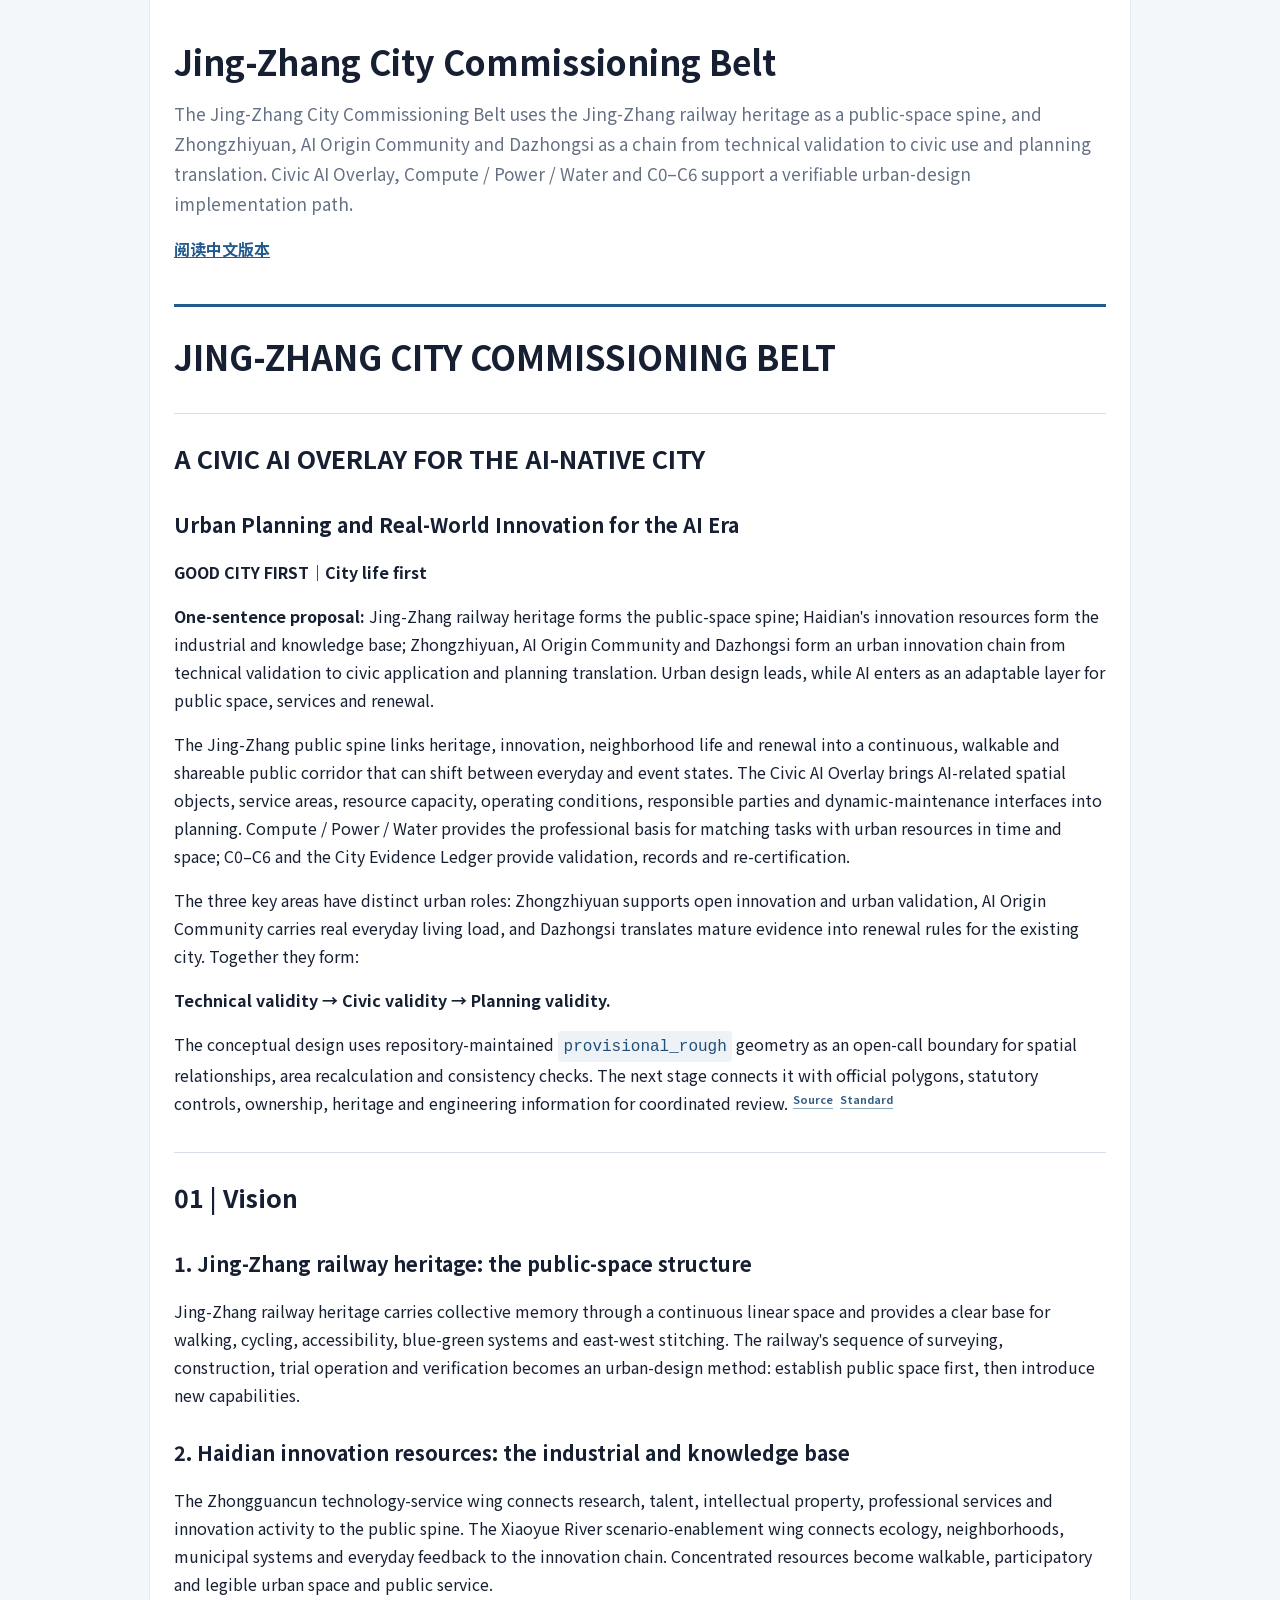
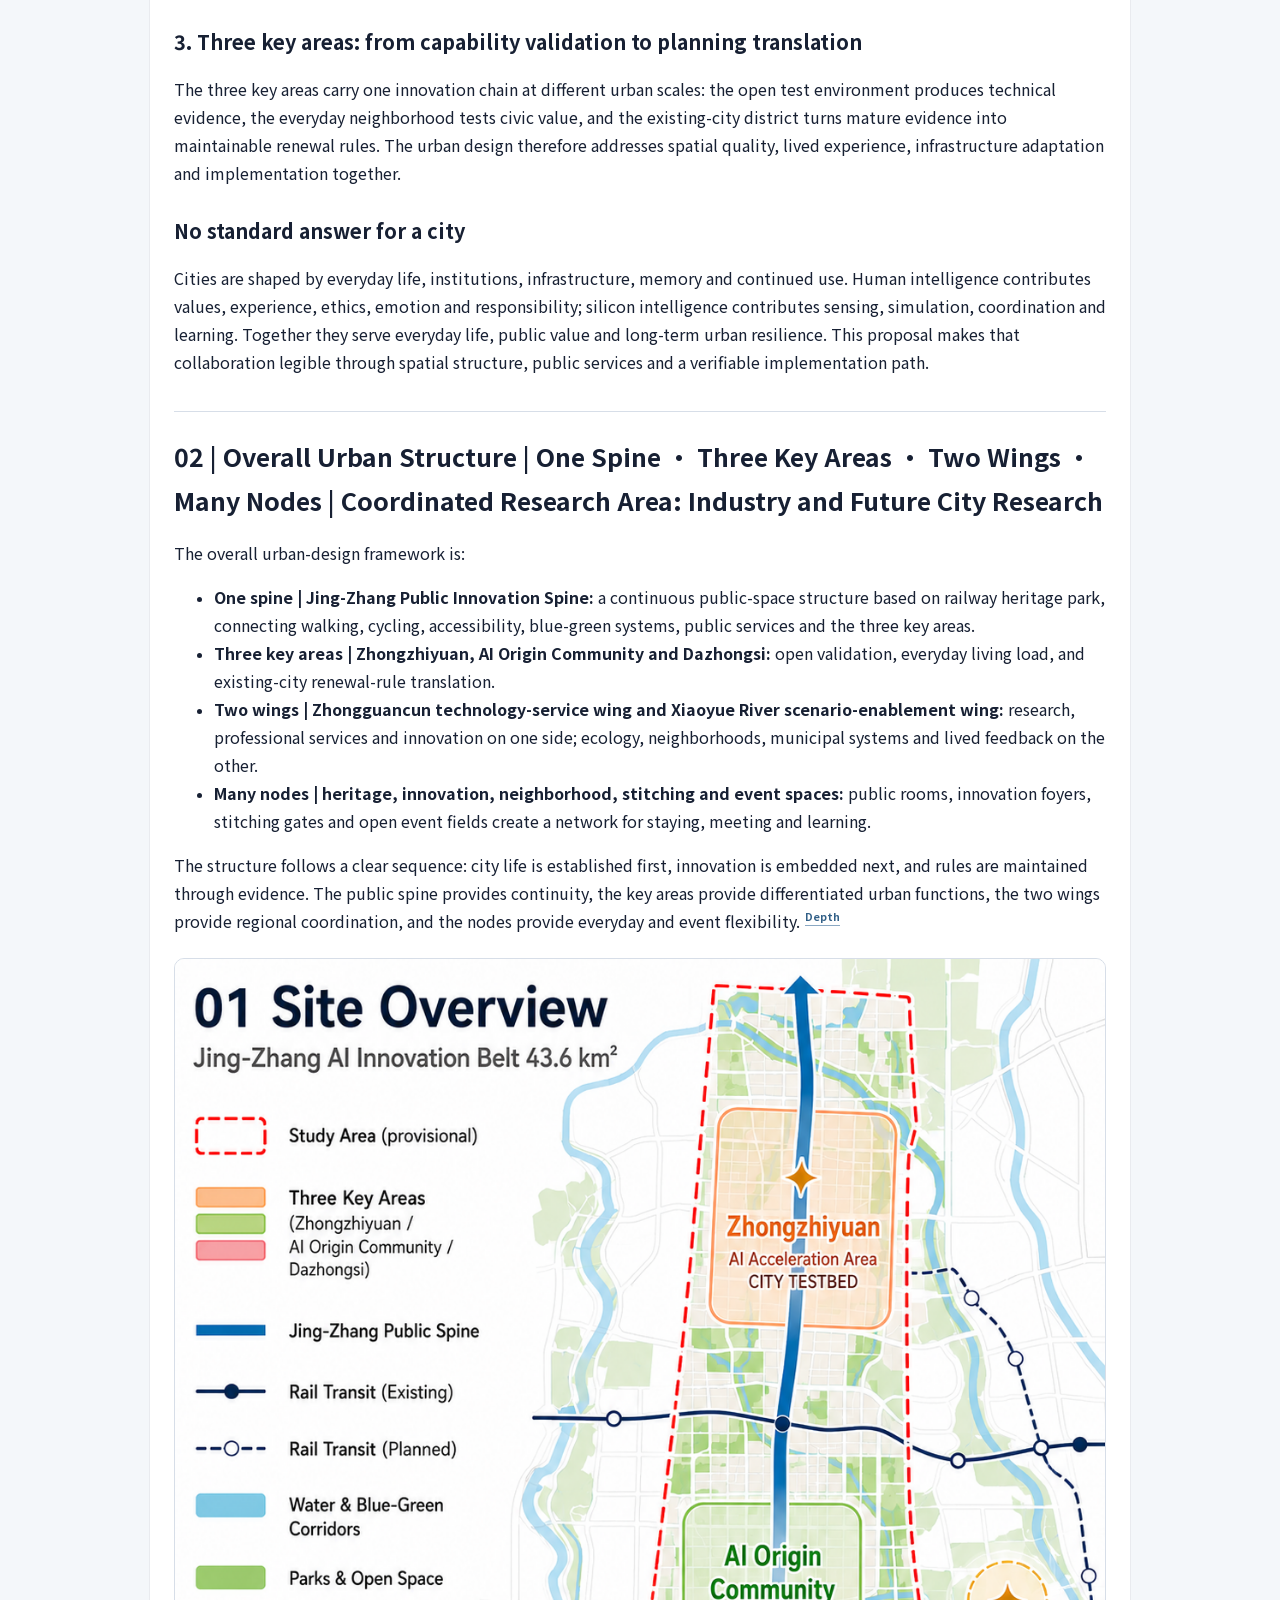
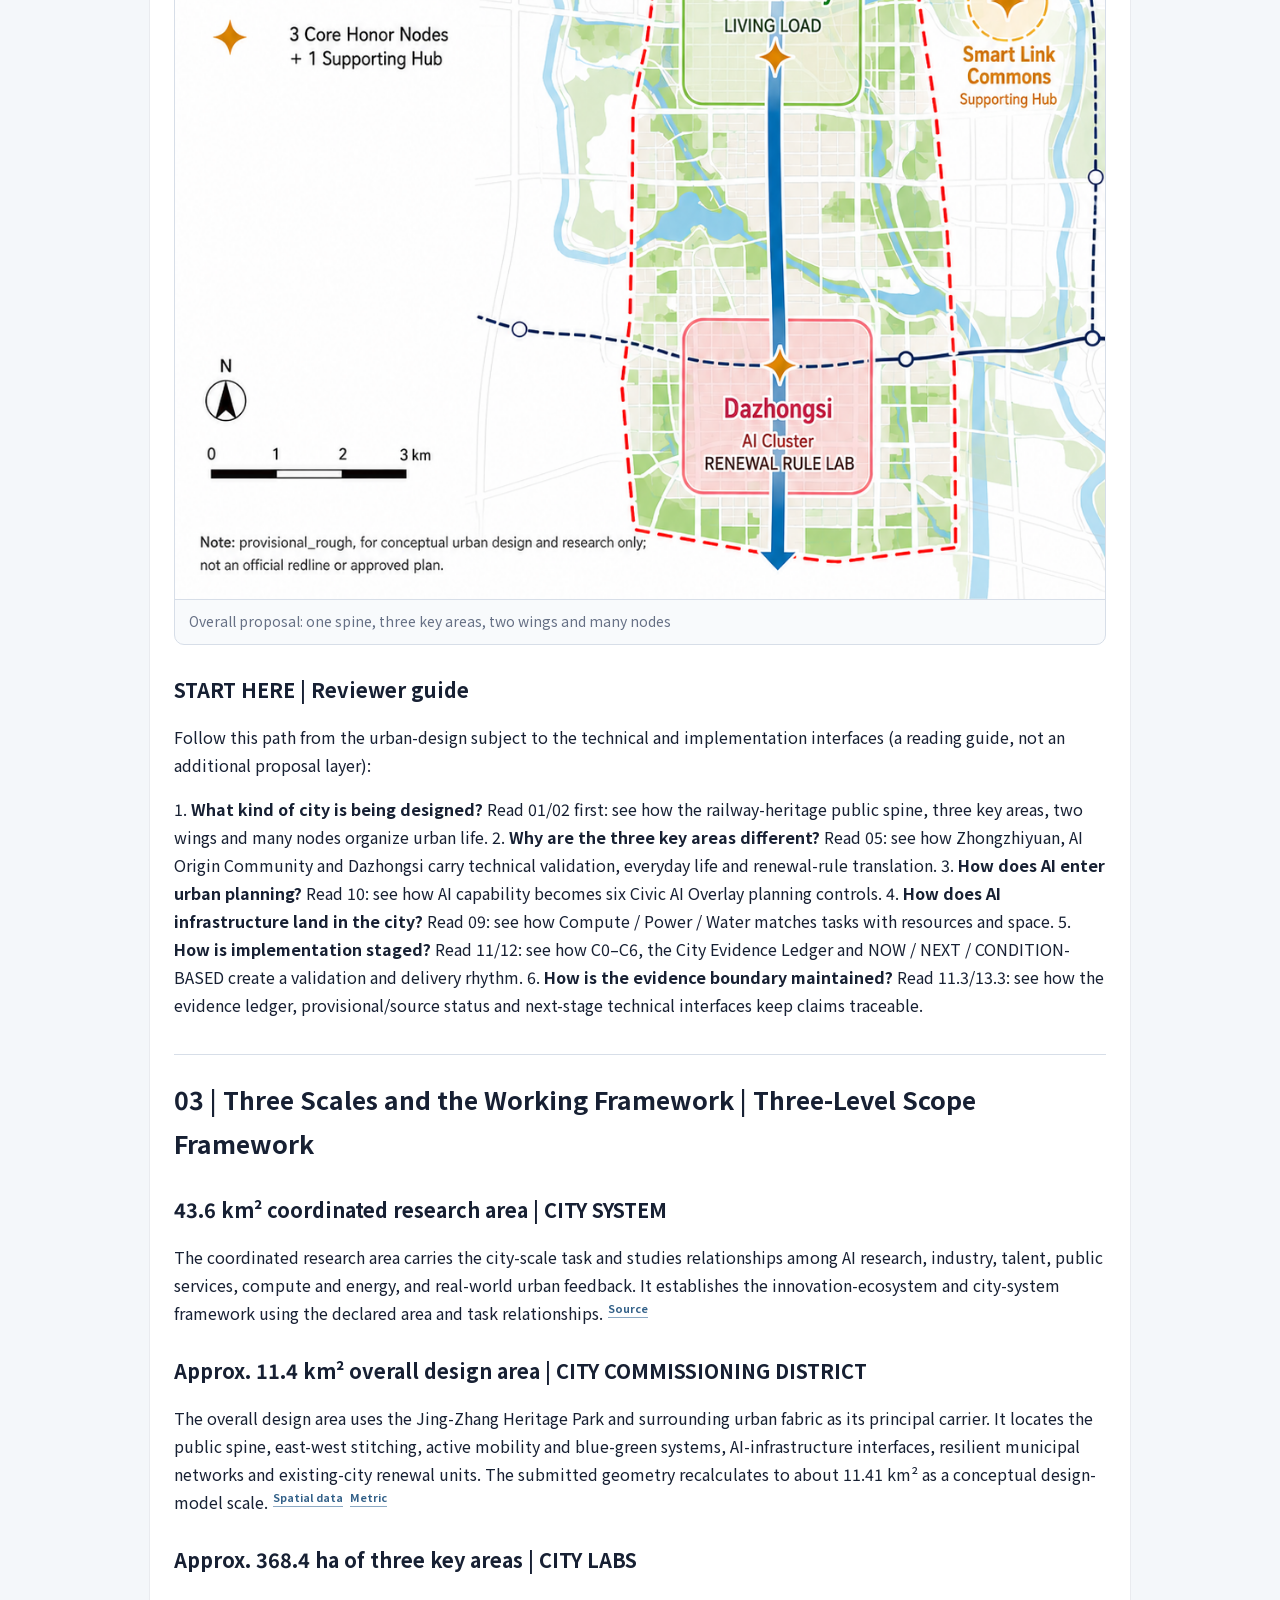
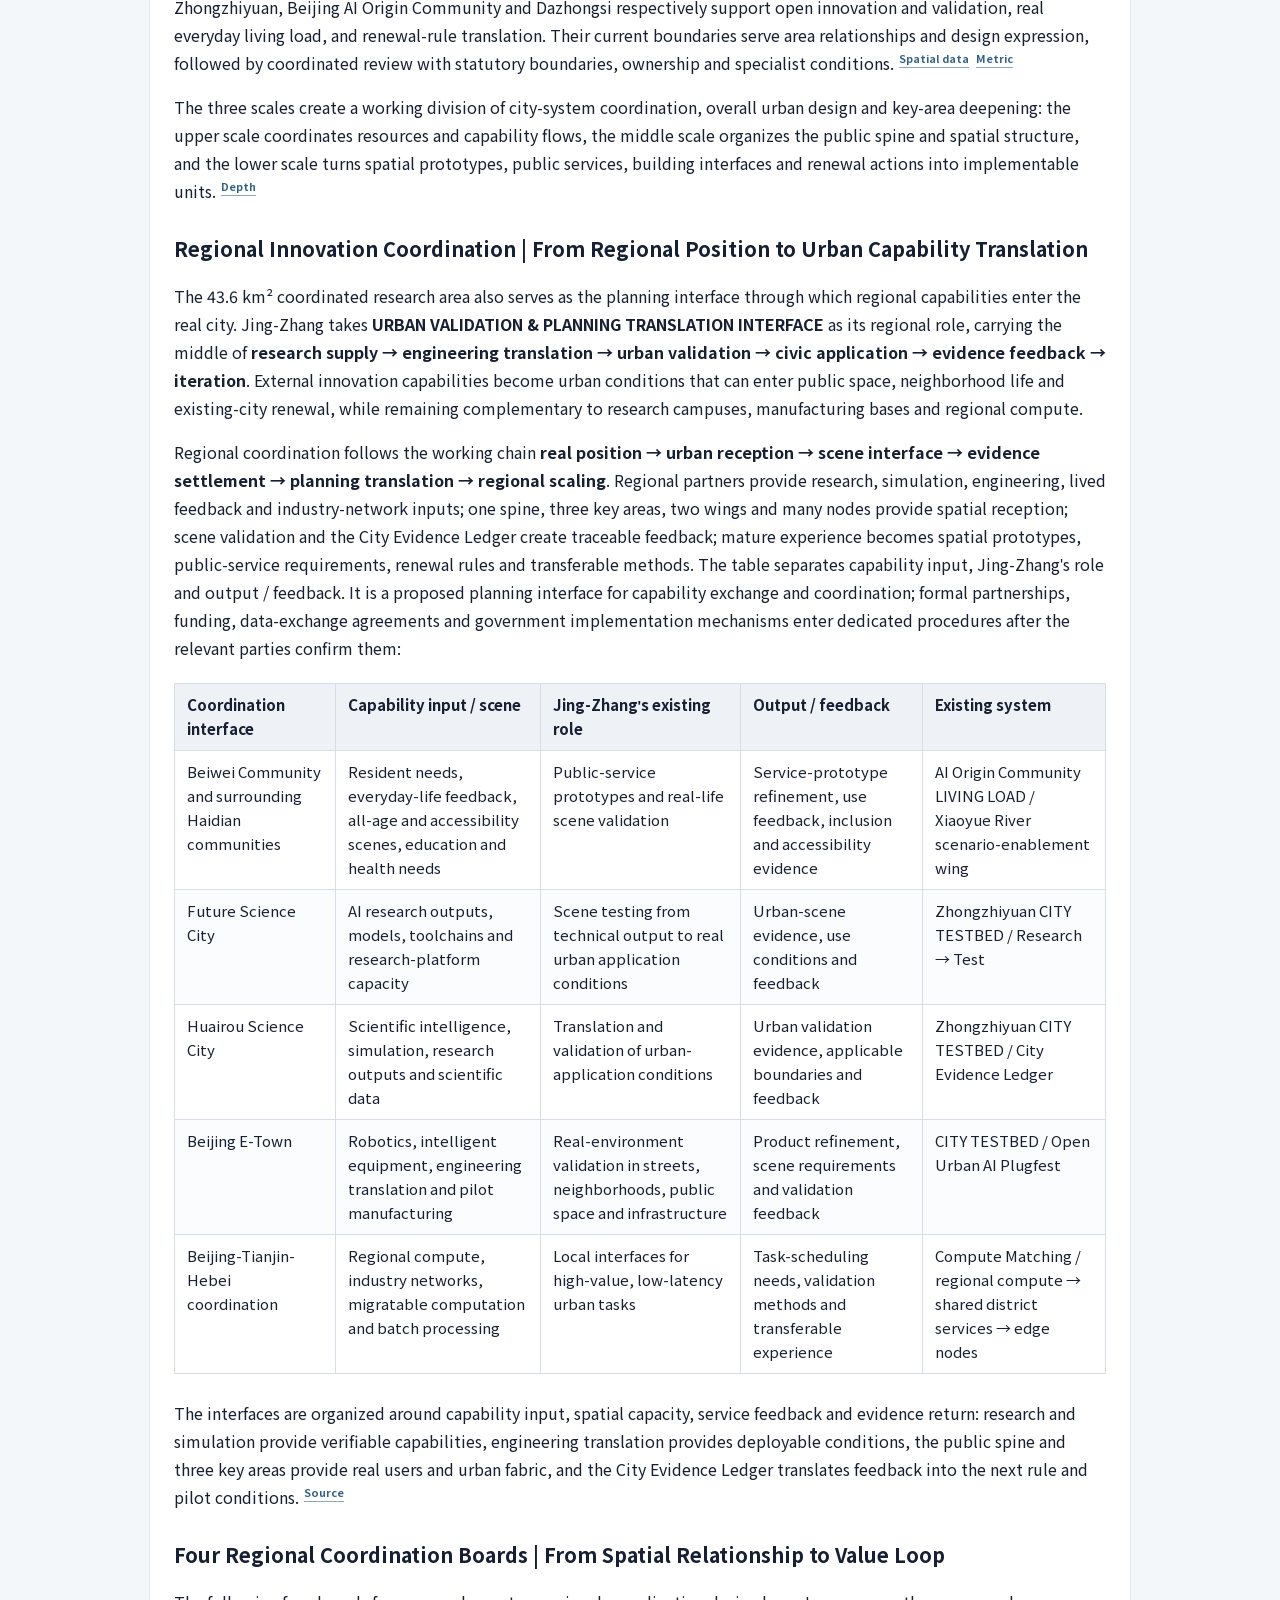
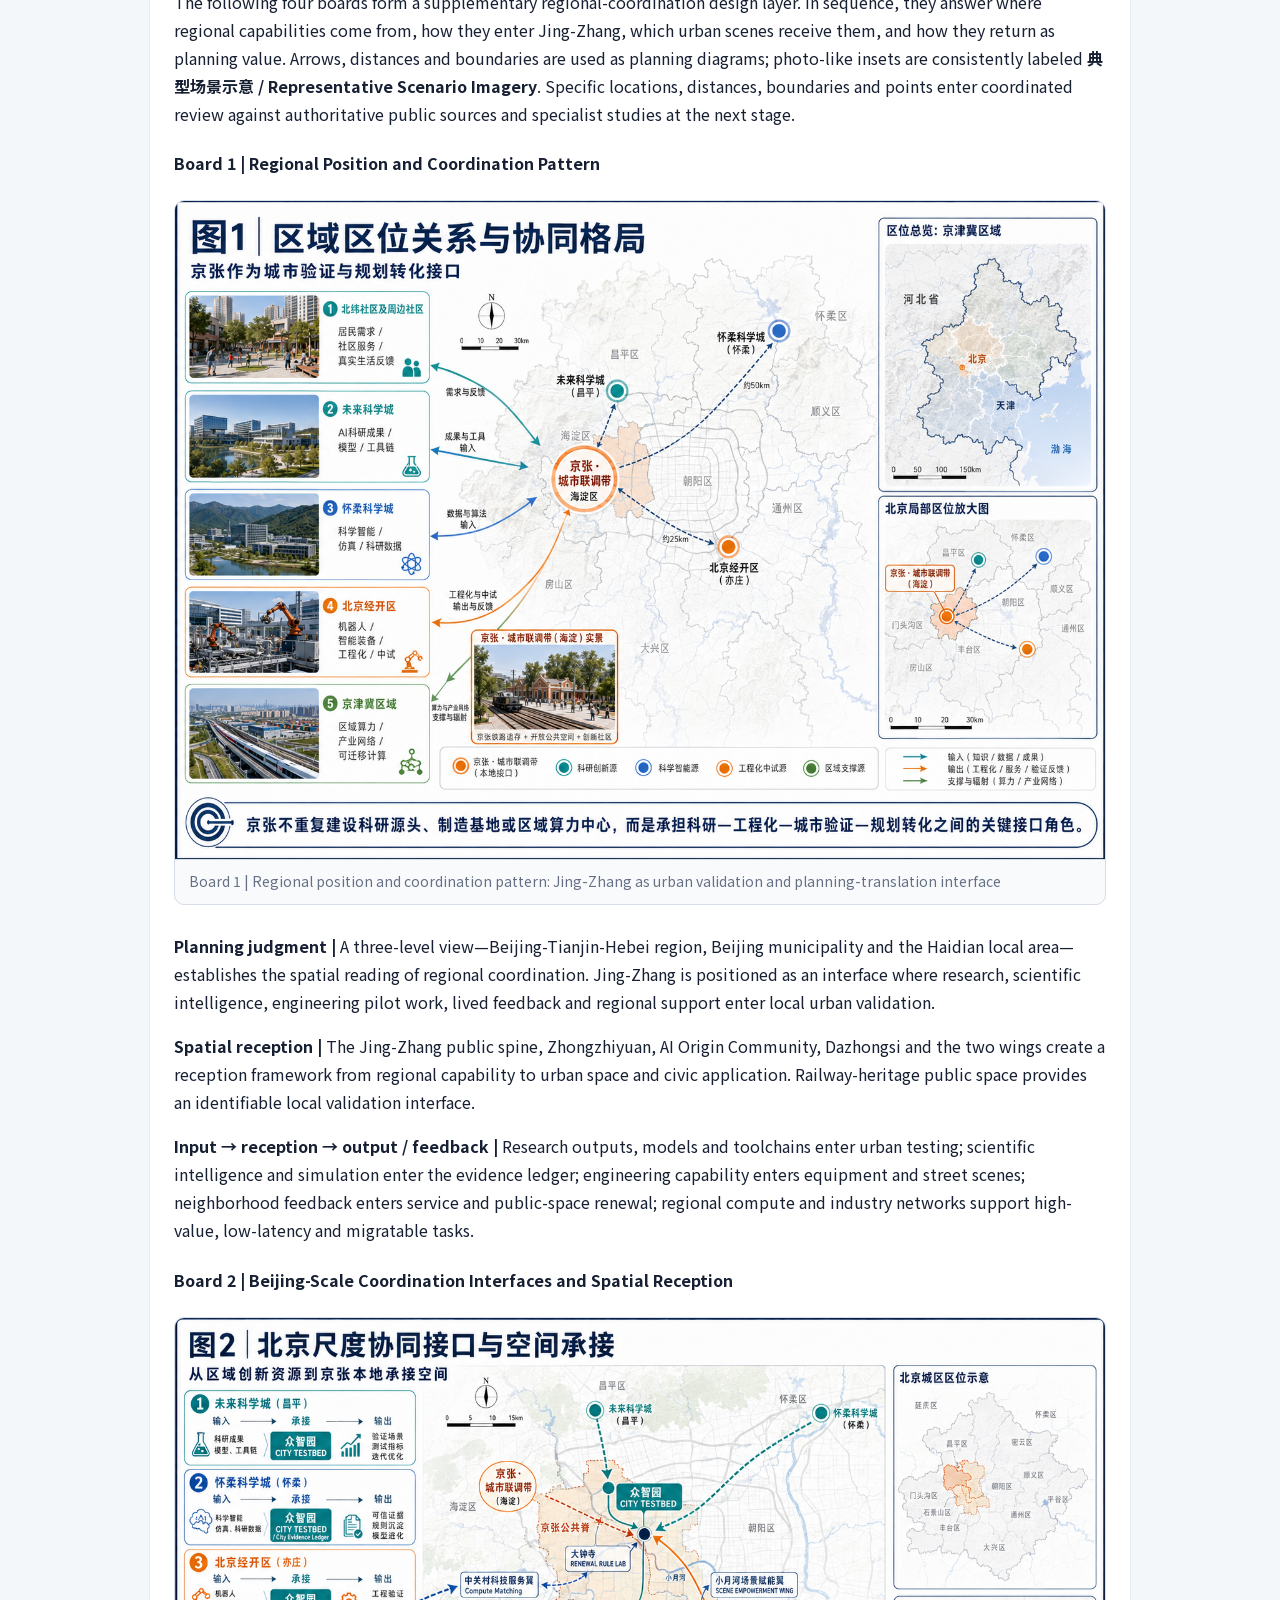
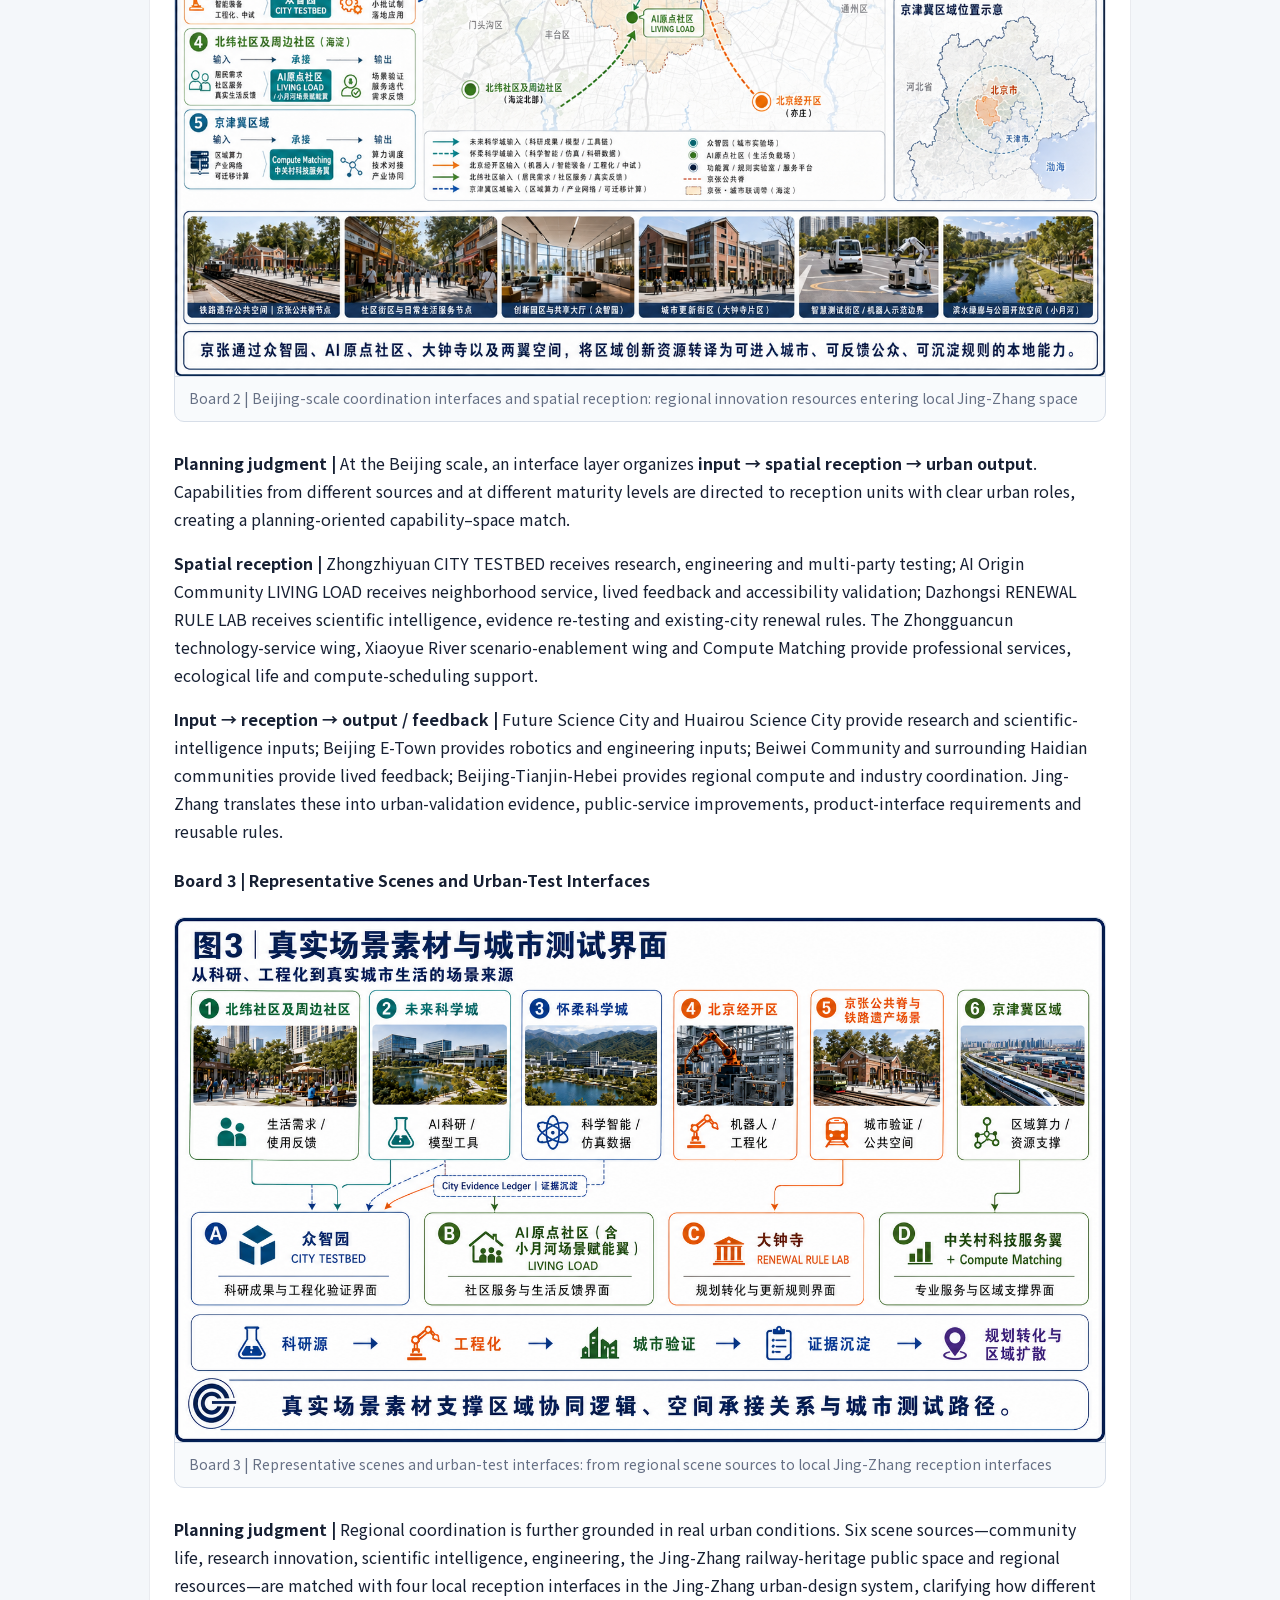
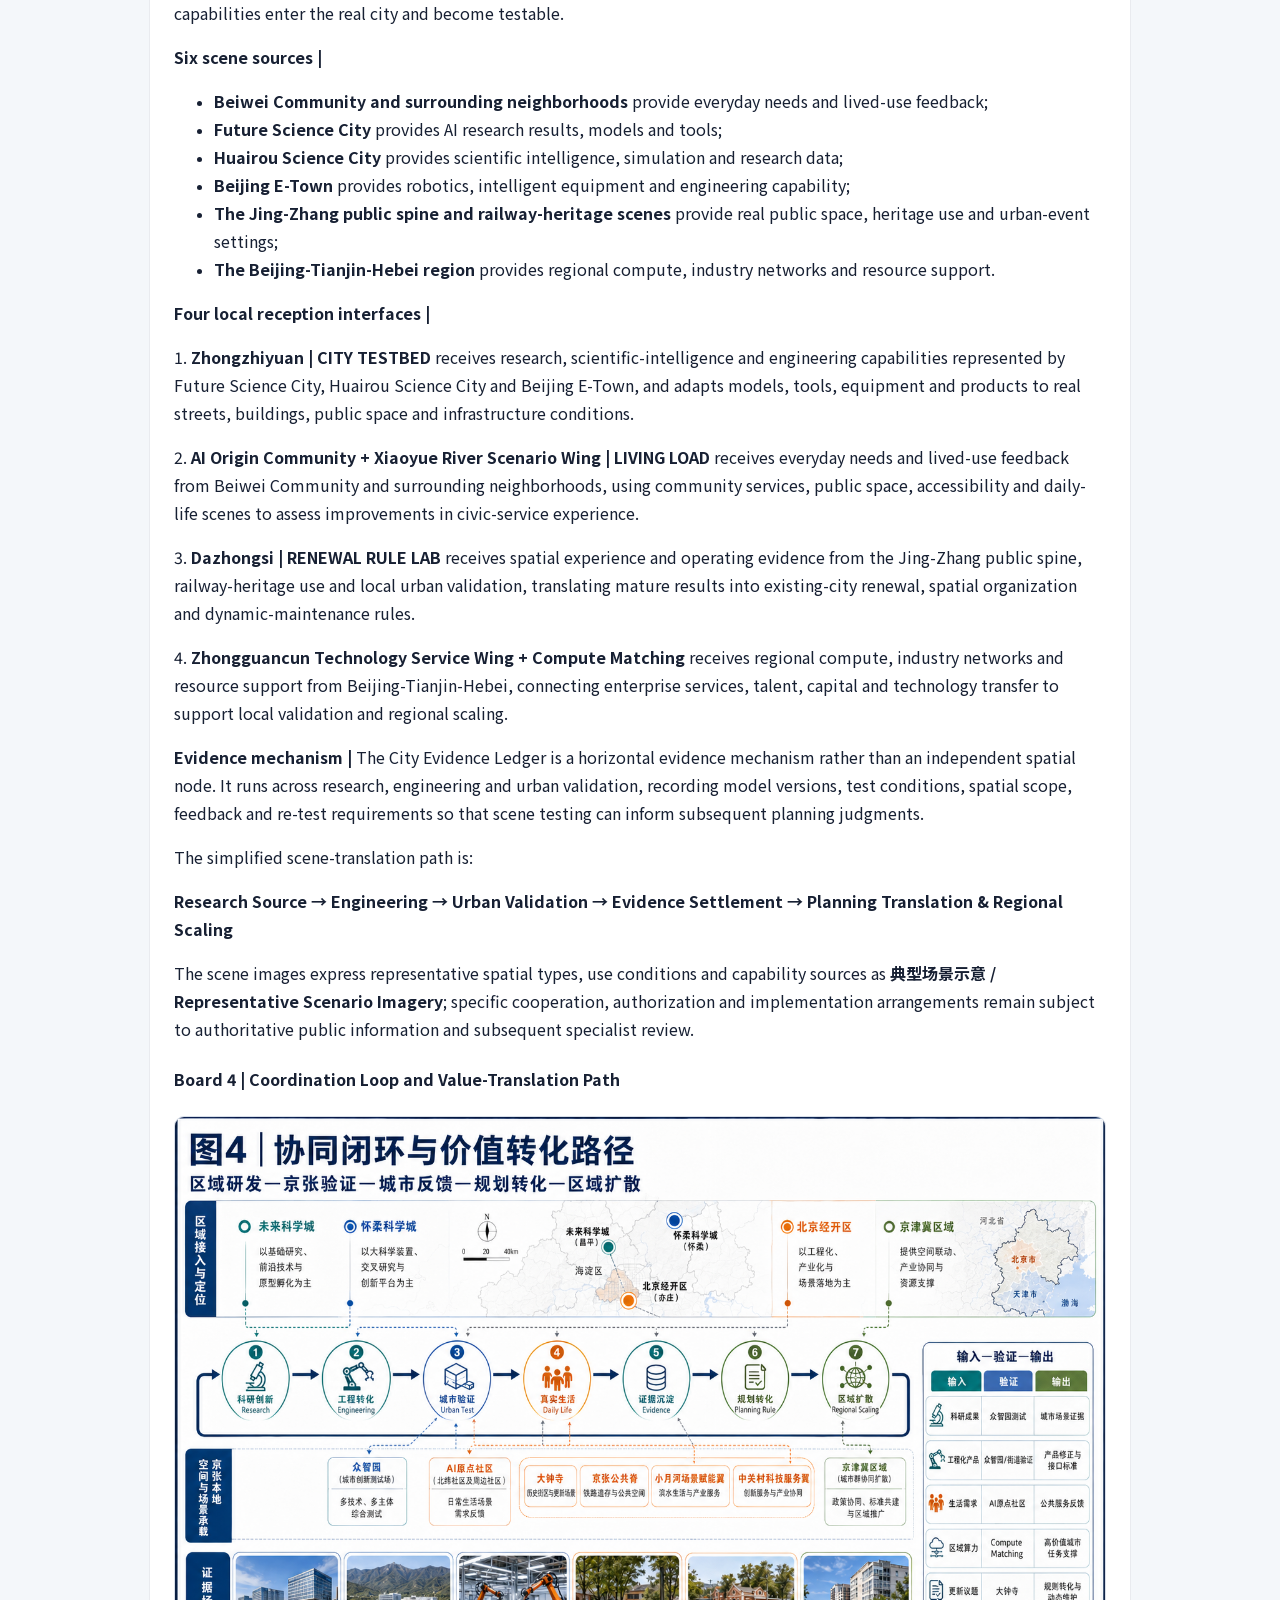
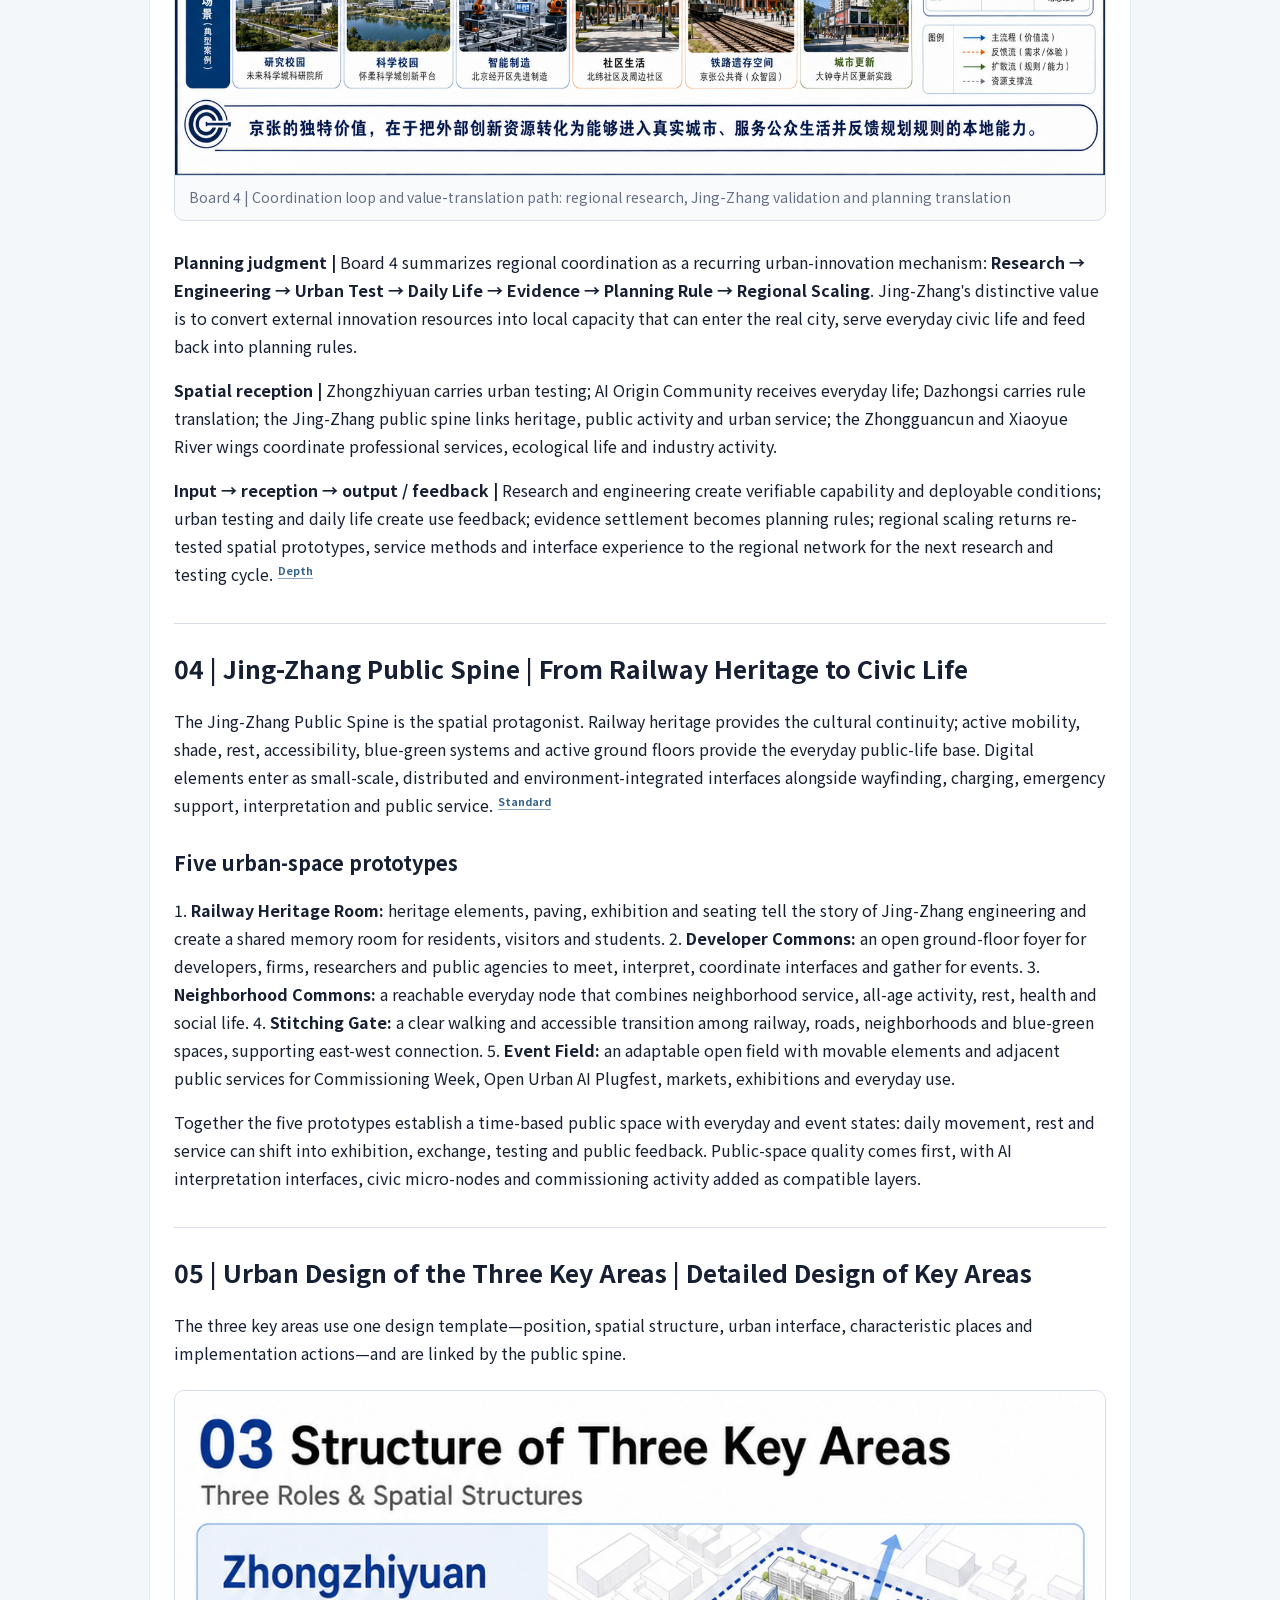
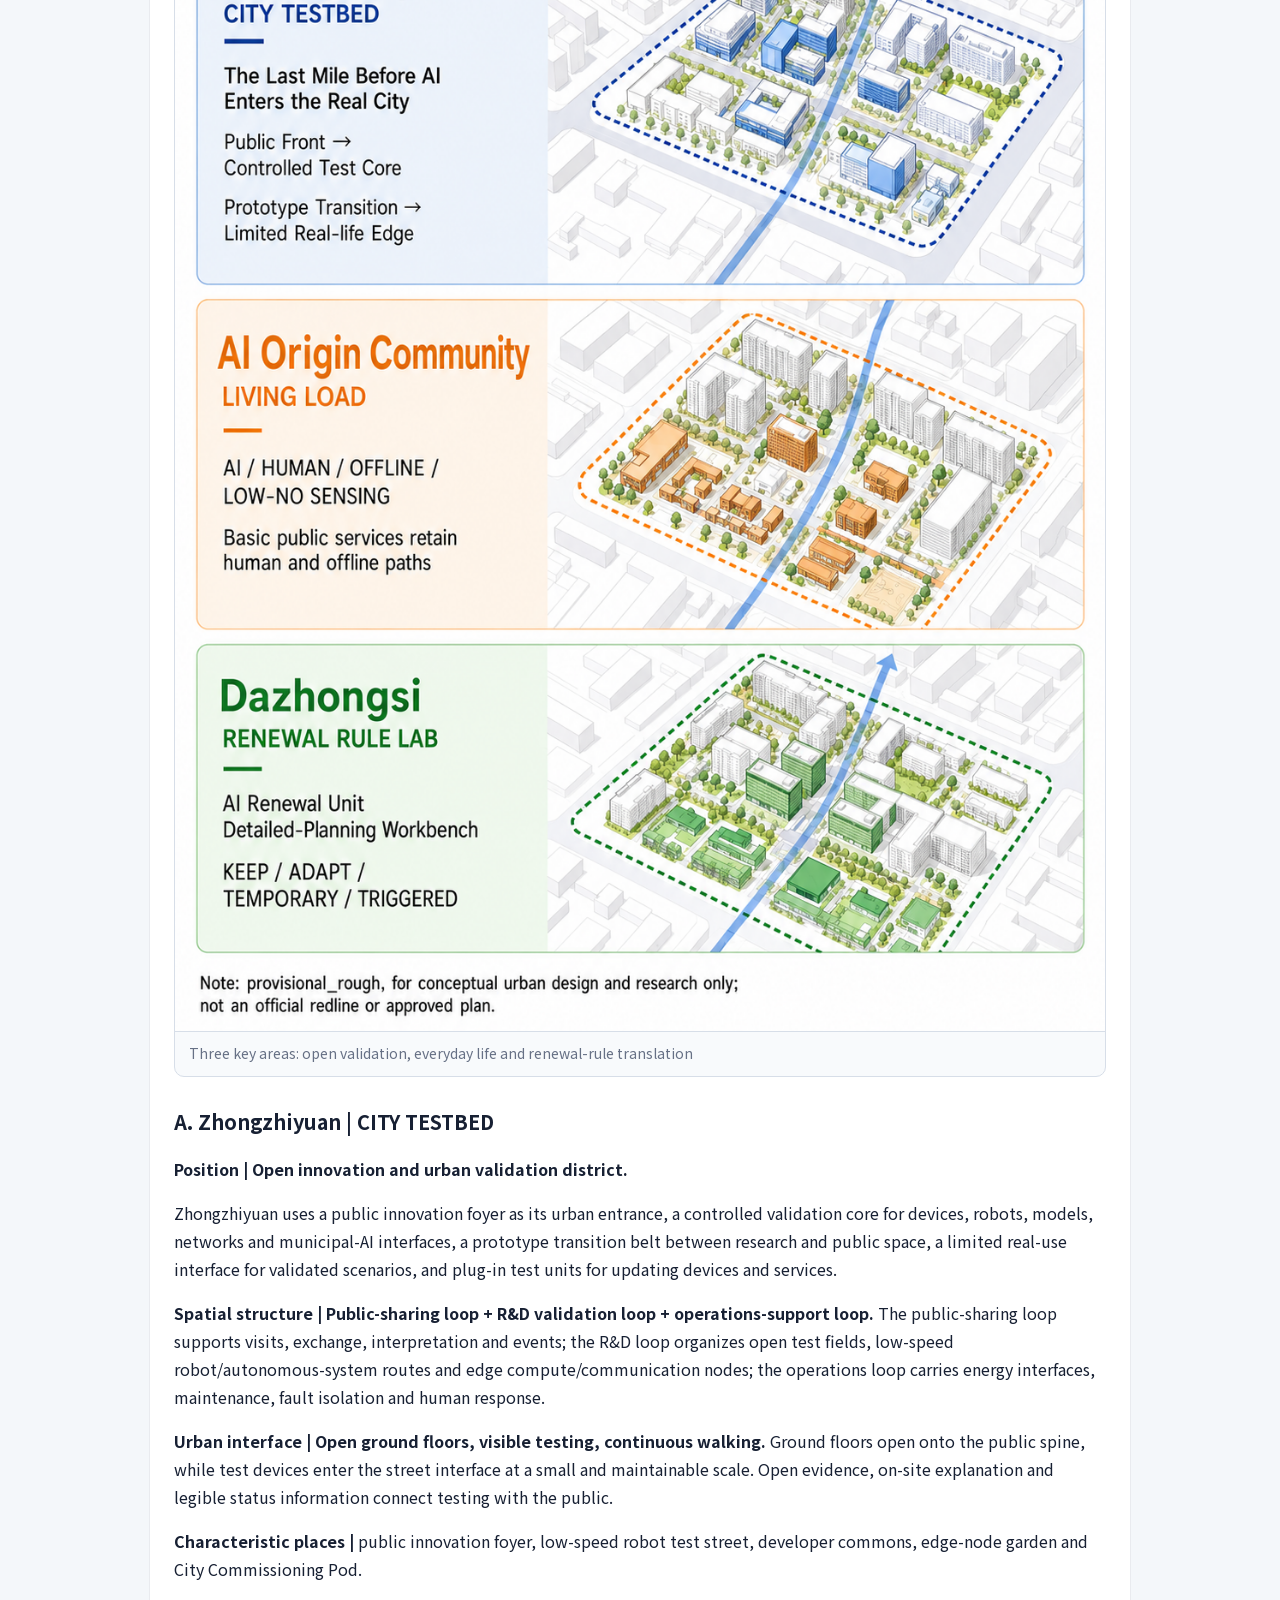
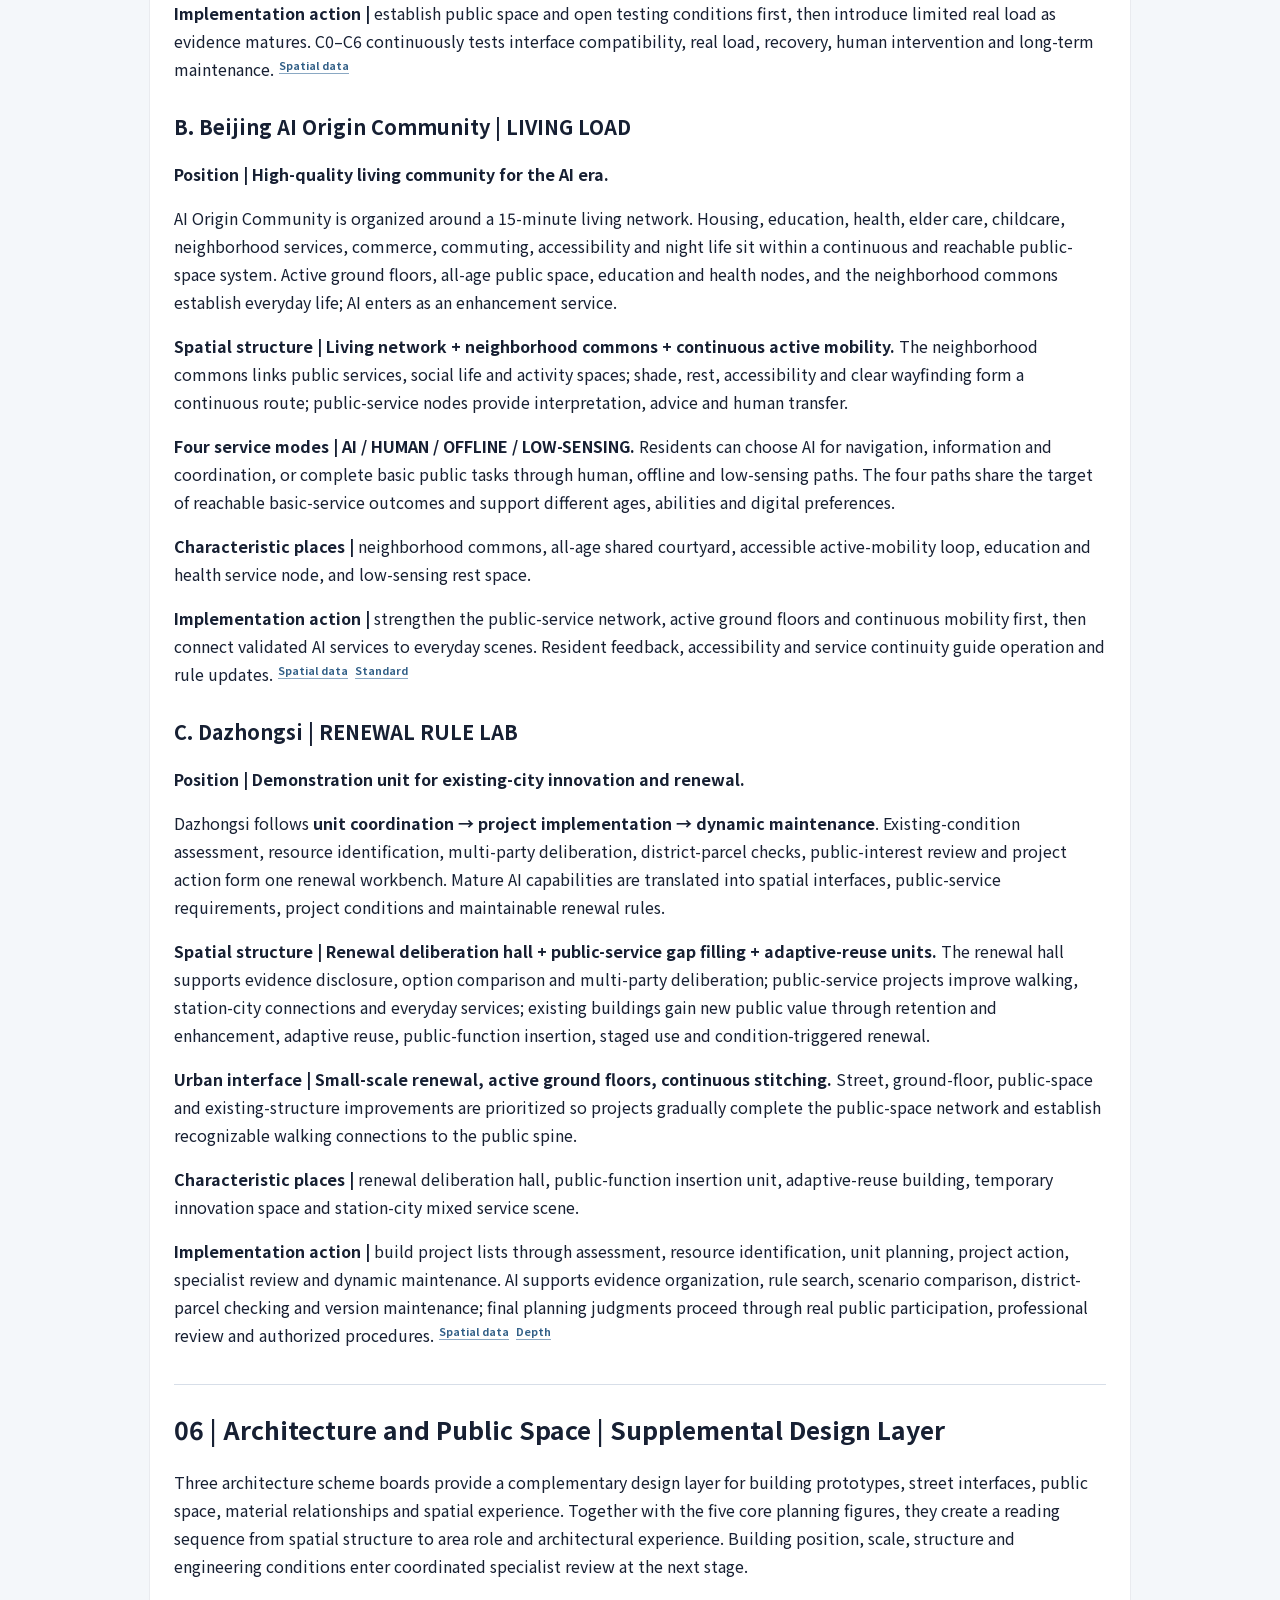
==== commit a650e339: "Align regional scene interfaces and embed offline CJK font" ====
--- a/submissions/brittanistrehlowll-oss/jingzhang-city-commissioning-belt/report/proposal.en.html
+++ b/submissions/brittanistrehlowll-oss/jingzhang-city-commissioning-belt/report/proposal.en.html
@@ -4,6 +4,7 @@
 <meta charset="utf-8">
 <meta name="viewport" content="width=device-width, initial-scale=1">
 <title>Jing-Zhang City Commissioning Belt - proposal report</title>
+<link rel="stylesheet" href="../visual/assets/fonts/jingzhang-cjk-subset.css">
 <style>
 :root {
   --ink: #172033;
@@ -16,7 +17,7 @@
 * { box-sizing: border-box; }
 body {
   margin: 0;
-  font-family: -apple-system, BlinkMacSystemFont, "PingFang SC", "Microsoft YaHei", "Noto Sans CJK SC", sans-serif;
+  font-family: "JingZhang CJK Subset", -apple-system, BlinkMacSystemFont, "PingFang SC", "Microsoft YaHei", "Noto Sans CJK SC", sans-serif;
   color: var(--ink);
   background: var(--bg);
   line-height: 1.75;
@@ -178,10 +179,26 @@
 <p><strong>Spatial reception |</strong> Zhongzhiyuan CITY TESTBED receives research, engineering and multi-party testing; AI Origin Community LIVING LOAD receives neighborhood service, lived feedback and accessibility validation; Dazhongsi RENEWAL RULE LAB receives scientific intelligence, evidence re-testing and existing-city renewal rules. The Zhongguancun technology-service wing, Xiaoyue River scenario-enablement wing and Compute Matching provide professional services, ecological life and compute-scheduling support.</p>
 <p><strong>Input → reception → output / feedback |</strong> Future Science City and Huairou Science City provide research and scientific-intelligence inputs; Beijing E-Town provides robotics and engineering inputs; Beiwei Community and surrounding Haidian communities provide lived feedback; Beijing-Tianjin-Hebei provides regional compute and industry coordination. Jing-Zhang translates these into urban-validation evidence, public-service improvements, product-interface requirements and reusable rules.</p>
 <h4>Board 3 | Representative Scenes and Urban-Test Interfaces</h4>
-<figure class="proposal-figure"><img src="../assets/media/regional-coordination-03-scenarios.png" alt="Board 3 | Representative scenes and urban-test interfaces: from capability sources to local test interfaces"><figcaption>Board 3 | Representative scenes and urban-test interfaces: from capability sources to local test interfaces</figcaption></figure>
-<p><strong>Planning judgment |</strong> Board 3 moves regional coordination from spatial relationship to scene interface. Community life, research models, scientific intelligence, intelligent manufacturing, railway-heritage public space and regional compute become six source types that urban design can receive. The image insets express spatial type, activity atmosphere and interface relationship as <strong>典型场景示意 / Representative Scenario Imagery</strong>.</p>
-<p><strong>Spatial reception |</strong> The scenes map to the AI Origin Community life-service interface; Zhongzhiyuan research-prototype and tool-validation interface; Dazhongsi scientific-intelligence and simulation interface; Zhongguancun technology-service wing engineering and pilot-manufacturing interface; Xiaoyue River scenario-enablement wing urban-life and industry-activity interface; and the Beijing-Tianjin-Hebei regional-support interface.</p>
-<p><strong>Input → reception → output / feedback |</strong> Inputs appear as needs, models, data, equipment, heritage space and regional support; reception appears through public space, building ground floors, streets, neighborhoods and renewal units; outputs become scene validation, public-service improvement, engineering interfaces, program records and planning-rule updates.</p>
+<figure class="proposal-figure"><img src="../assets/media/regional-coordination-03-scenarios.png" alt="Board 3 | Representative scenes and urban-test interfaces: from regional scene sources to local Jing-Zhang reception interfaces"><figcaption>Board 3 | Representative scenes and urban-test interfaces: from regional scene sources to local Jing-Zhang reception interfaces</figcaption></figure>
+<p><strong>Planning judgment |</strong> Regional coordination is further grounded in real urban conditions. Six scene sources—community life, research innovation, scientific intelligence, engineering, the Jing-Zhang railway-heritage public space and regional resources—are matched with four local reception interfaces in the Jing-Zhang urban-design system, clarifying how different capabilities enter the real city and become testable.</p>
+<p><strong>Six scene sources |</strong></p>
+<ul>
+<li><strong>Beiwei Community and surrounding neighborhoods</strong> provide everyday needs and lived-use feedback;</li>
+<li><strong>Future Science City</strong> provides AI research results, models and tools;</li>
+<li><strong>Huairou Science City</strong> provides scientific intelligence, simulation and research data;</li>
+<li><strong>Beijing E-Town</strong> provides robotics, intelligent equipment and engineering capability;</li>
+<li><strong>The Jing-Zhang public spine and railway-heritage scenes</strong> provide real public space, heritage use and urban-event settings;</li>
+<li><strong>The Beijing-Tianjin-Hebei region</strong> provides regional compute, industry networks and resource support.</li>
+</ul>
+<p><strong>Four local reception interfaces |</strong></p>
+<p>1. <strong>Zhongzhiyuan | CITY TESTBED</strong> receives research, scientific-intelligence and engineering capabilities represented by Future Science City, Huairou Science City and Beijing E-Town, and adapts models, tools, equipment and products to real streets, buildings, public space and infrastructure conditions.</p>
+<p>2. <strong>AI Origin Community + Xiaoyue River Scenario Wing | LIVING LOAD</strong> receives everyday needs and lived-use feedback from Beiwei Community and surrounding neighborhoods, using community services, public space, accessibility and daily-life scenes to assess improvements in civic-service experience.</p>
+<p>3. <strong>Dazhongsi | RENEWAL RULE LAB</strong> receives spatial experience and operating evidence from the Jing-Zhang public spine, railway-heritage use and local urban validation, translating mature results into existing-city renewal, spatial organization and dynamic-maintenance rules.</p>
+<p>4. <strong>Zhongguancun Technology Service Wing + Compute Matching</strong> receives regional compute, industry networks and resource support from Beijing-Tianjin-Hebei, connecting enterprise services, talent, capital and technology transfer to support local validation and regional scaling.</p>
+<p><strong>Evidence mechanism |</strong> The City Evidence Ledger is a horizontal evidence mechanism rather than an independent spatial node. It runs across research, engineering and urban validation, recording model versions, test conditions, spatial scope, feedback and re-test requirements so that scene testing can inform subsequent planning judgments.</p>
+<p>The simplified scene-translation path is:</p>
+<p><strong>Research Source → Engineering → Urban Validation → Evidence Settlement → Planning Translation &amp; Regional Scaling</strong></p>
+<p>The scene images express representative spatial types, use conditions and capability sources as <strong>典型场景示意 / Representative Scenario Imagery</strong>; specific cooperation, authorization and implementation arrangements remain subject to authoritative public information and subsequent specialist review.</p>
 <h4>Board 4 | Coordination Loop and Value-Translation Path</h4>
 <figure class="proposal-figure"><img src="../assets/media/regional-coordination-04-loop.png" alt="Board 4 | Coordination loop and value-translation path: regional research, Jing-Zhang validation and planning translation"><figcaption>Board 4 | Coordination loop and value-translation path: regional research, Jing-Zhang validation and planning translation</figcaption></figure>
 <p><strong>Planning judgment |</strong> Board 4 summarizes regional coordination as a recurring urban-innovation mechanism: <strong>Research → Engineering → Urban Test → Daily Life → Evidence → Planning Rule → Regional Scaling</strong>. Jing-Zhang&#x27;s distinctive value is to convert external innovation resources into local capacity that can enter the real city, serve everyday civic life and feed back into planning rules.</p>
--- a/submissions/brittanistrehlowll-oss/jingzhang-city-commissioning-belt/visual/assets/fonts/jingzhang-cjk-subset.css
+++ b/submissions/brittanistrehlowll-oss/jingzhang-city-commissioning-belt/visual/assets/fonts/jingzhang-cjk-subset.css
@@ -0,0 +1,111 @@
+/*
+ * Jing-Zhang CJK Subset
+ * Original family: Noto Sans SC
+ * Source: https://github.com/notofonts/noto-cjk/blob/main/Sans/LICENSE
+ * License: SIL Open Font License 1.1
+ * Source font version: Version 2.04;241114210130;non-release
+ * Source metadata: (c) 2014-2021 Adobe; Reserved Font Name 'Source'
+ * Subset: glyphs collected from the four final offline HTML pages
+ * Distribution: WOFF2 embedded as a data URI; family name intentionally renamed
+ *
+ * The complete license text for the embedded derivative follows.
+ * This Font Software is licensed under the SIL Open Font License,
+ * Version 1.1.
+ *
+ * This license is copied below, and is also available with a FAQ at:
+ * http://scripts.sil.org/OFL
+ *
+ * -----------------------------------------------------------
+ * SIL OPEN FONT LICENSE Version 1.1 - 26 February 2007
+ * -----------------------------------------------------------
+ *
+ * PREAMBLE
+ * The goals of the Open Font License (OFL) are to stimulate worldwide
+ * development of collaborative font projects, to support the font
+ * creation efforts of academic and linguistic communities, and to
+ * provide a free and open framework in which fonts may be shared and
+ * improved in partnership with others.
+ *
+ * The OFL allows the licensed fonts to be used, studied, modified and
+ * redistributed freely as long as they are not sold by themselves. The
+ * fonts, including any derivative works, can be bundled, embedded,
+ * redistributed and/or sold with any software provided that any reserved
+ * names are not used by derivative works. The fonts and derivatives,
+ * however, cannot be released under any other type of license. The
+ * requirement for fonts to remain under this license does not apply to
+ * any document created using the fonts or their derivatives.
+ *
+ * DEFINITIONS
+ * "Font Software" refers to the set of files released by the Copyright
+ * Holder(s) under this license and clearly marked as such. This may
+ * include source files, build scripts and documentation.
+ *
+ * "Reserved Font Name" refers to any names specified as such after the
+ * copyright statement(s).
+ *
+ * "Original Version" refers to the collection of Font Software
+ * components as distributed by the Copyright Holder(s).
+ *
+ * "Modified Version" refers to any derivative made by adding to,
+ * deleting, or substituting -- in part or in whole -- any of the
+ * components of the Original Version, by changing formats or by porting
+ * the Font Software to a new environment.
+ *
+ * "Author" refers to any designer, engineer, programmer, technical
+ * writer or other person who contributed to the Font Software.
+ *
+ * PERMISSION & CONDITIONS
+ * Permission is hereby granted, free of charge, to any person obtaining
+ * a copy of the Font Software, to use, study, copy, merge, embed,
+ * modify, redistribute, and sell modified and unmodified copies of the
+ * Font Software, subject to the following conditions:
+ *
+ * 1) Neither the Font Software nor any of its individual components, in
+ * Original or Modified Versions, may be sold by itself.
+ *
+ * 2) Original or Modified Versions of the Font Software may be bundled,
+ * redistributed and/or sold with any software, provided that each copy
+ * contains the above copyright notice and this license. These can be
+ * included either as stand-alone text files, human-readable headers or
+ * in the appropriate machine-readable metadata fields within text or
+ * binary files as long as those fields can be easily viewed by the user.
+ *
+ * 3) No Modified Version of the Font Software may use the Reserved Font
+ * Name(s) unless explicit written permission is granted by the
+ * corresponding Copyright Holder. This restriction only applies to the
+ * primary font name as presented to the users.
+ *
+ * 4) The name(s) of the Copyright Holder(s) or the Author(s) of the Font
+ * Software shall not be used to promote, endorse or advertise any
+ * Modified Version, except to acknowledge the contribution(s) of the
+ * Copyright Holder(s) and the Author(s) or with their explicit written
+ * permission.
+ *
+ * 5) The Font Software, modified or unmodified, in part or in whole,
+ * must be distributed entirely under this license, and must not be
+ * distributed under any other license. The requirement for fonts to
+ * remain under this license does not apply to any document created using
+ * the Font Software.
+ *
+ * TERMINATION
+ * This license becomes null and void if any of the above conditions are
+ * not met.
+ *
+ * DISCLAIMER
+ * THE FONT SOFTWARE IS PROVIDED "AS IS", WITHOUT WARRANTY OF ANY KIND,
+ * EXPRESS OR IMPLIED, INCLUDING BUT NOT LIMITED TO ANY WARRANTIES OF
+ * MERCHANTABILITY, FITNESS FOR A PARTICULAR PURPOSE AND NONINFRINGEMENT
+ * OF COPYRIGHT, PATENT, TRADEMARK, OR OTHER RIGHT. IN NO EVENT SHALL THE
+ * COPYRIGHT HOLDER BE LIABLE FOR ANY CLAIM, DAMAGES OR OTHER LIABILITY,
+ * INCLUDING ANY GENERAL, SPECIAL, INDIRECT, INCIDENTAL, OR CONSEQUENTIAL
+ * DAMAGES, WHETHER IN AN ACTION OF CONTRACT, TORT OR OTHERWISE, ARISING
+ * FROM, OUT OF THE USE OR INABILITY TO USE THE FONT SOFTWARE OR FROM
+ * OTHER DEALINGS IN THE FONT SOFTWARE.
+ */
+@font-face {
+  font-family: "JingZhang CJK Subset";
+  src: url("[data-uri]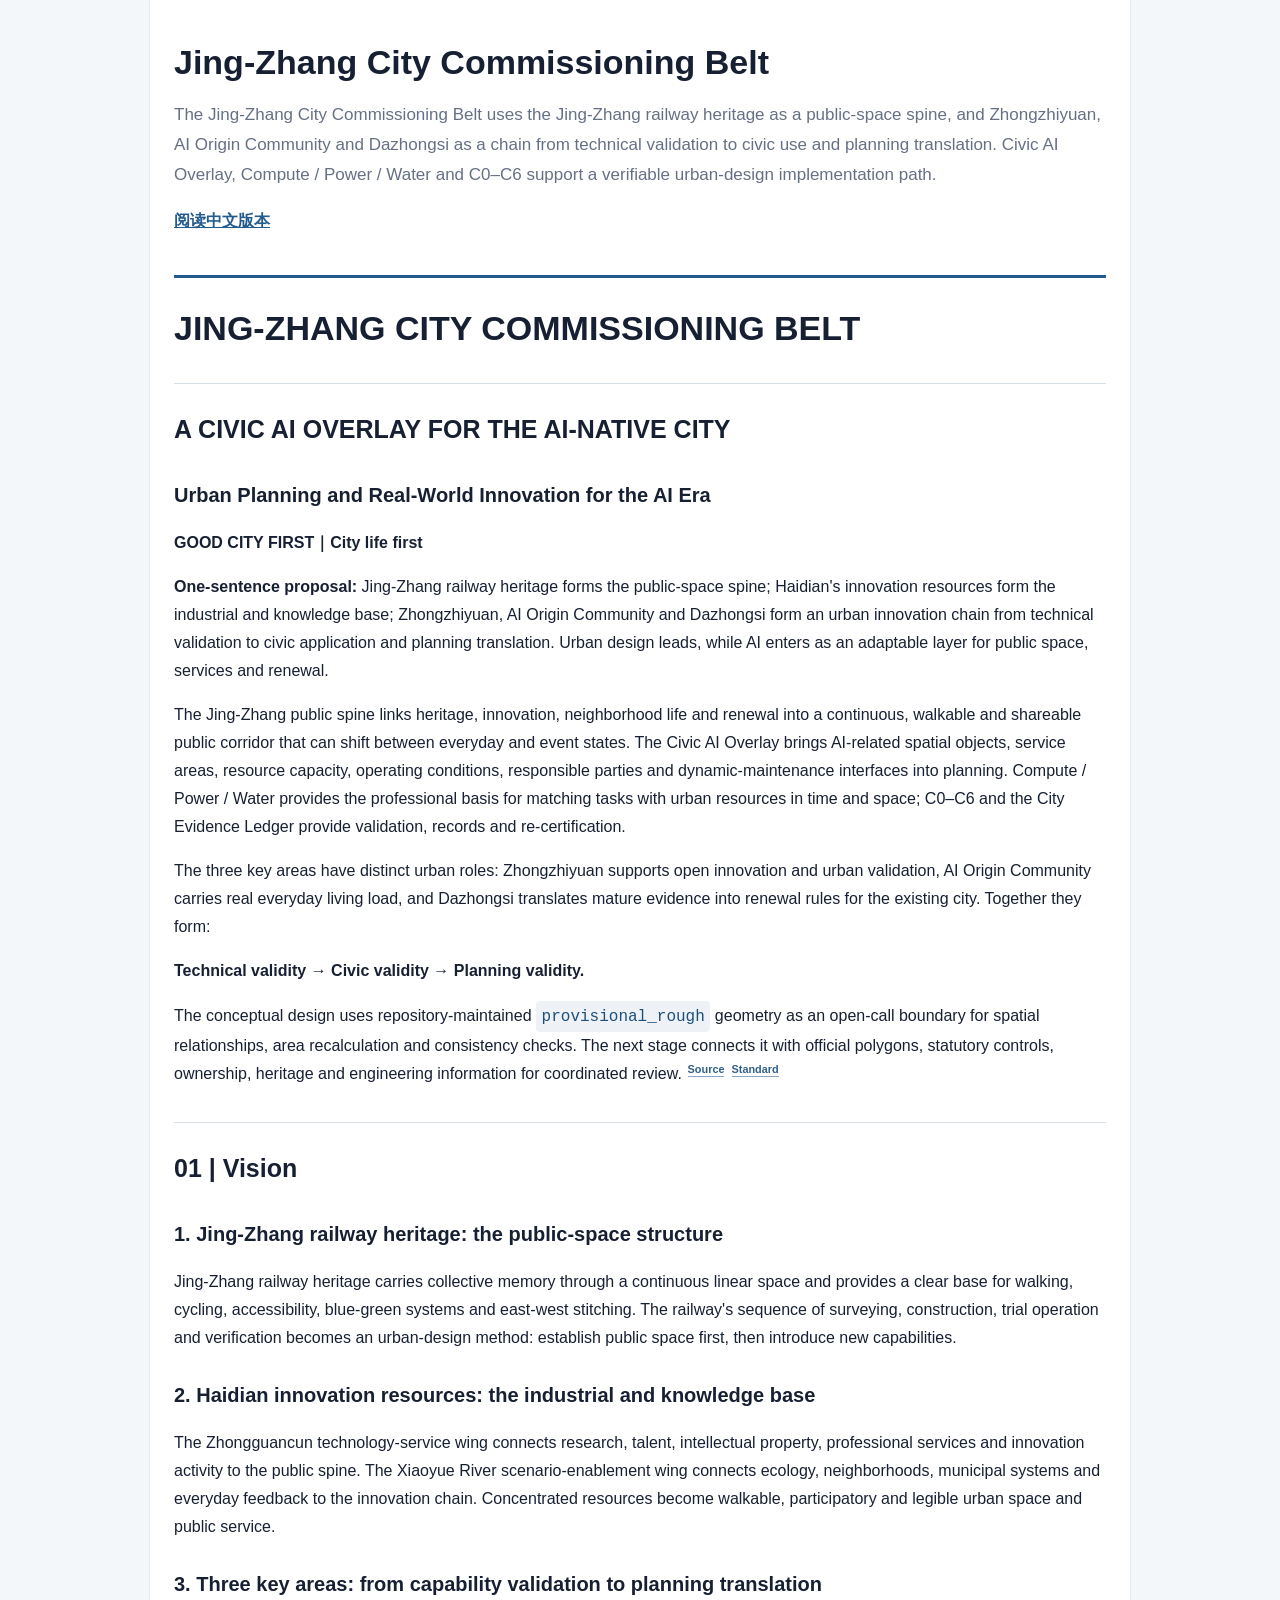
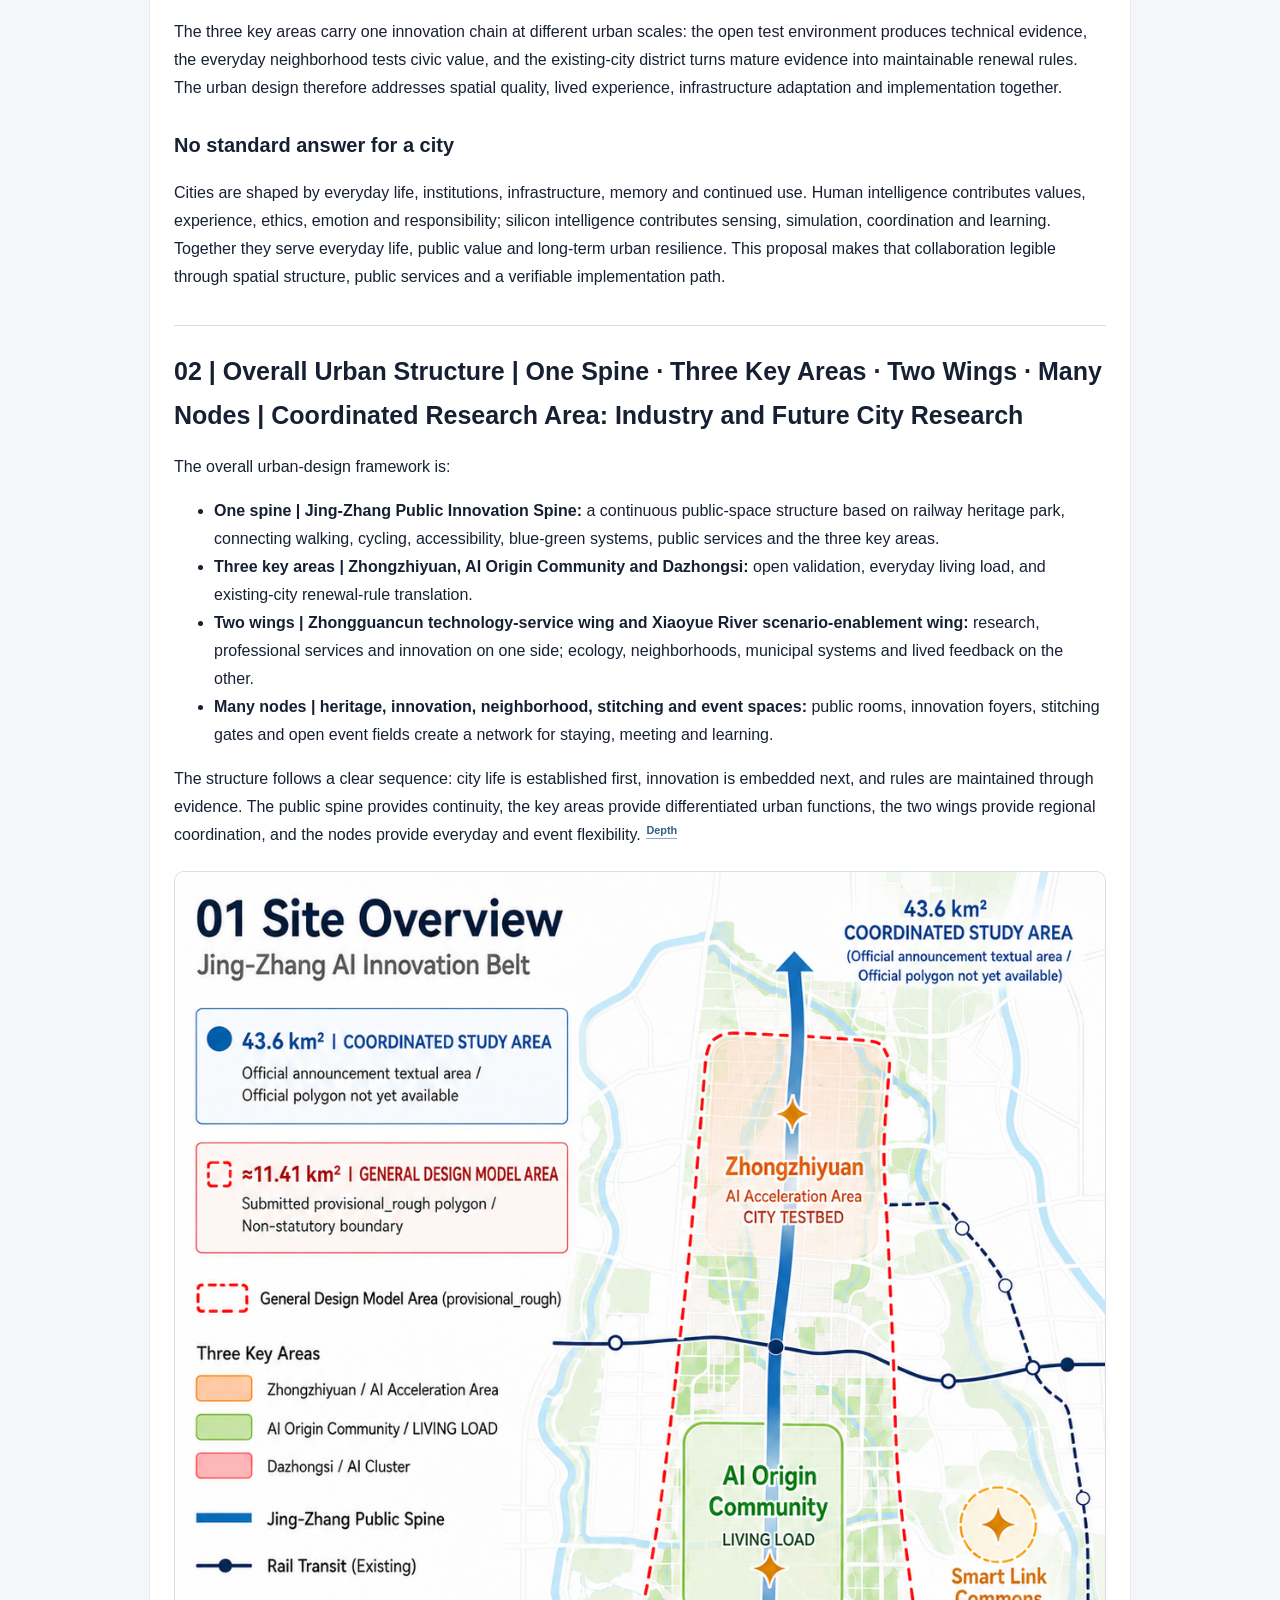
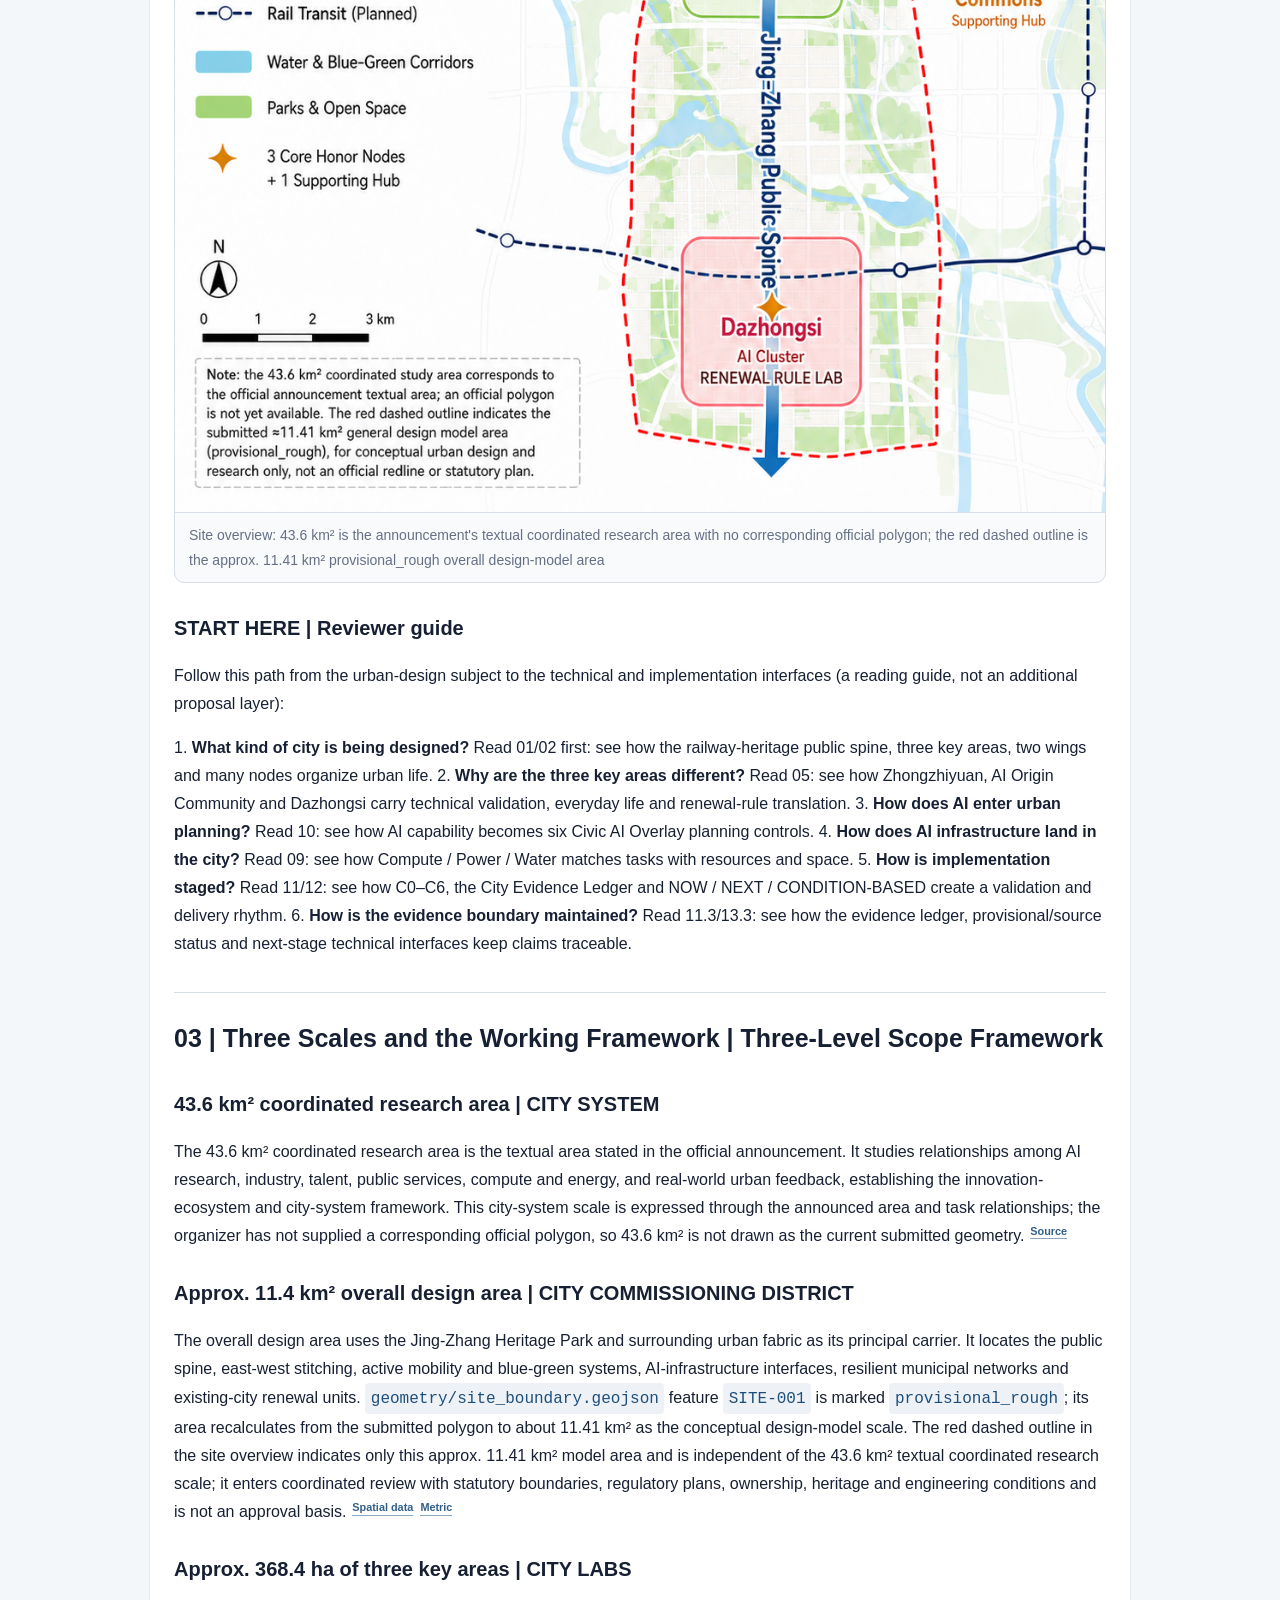
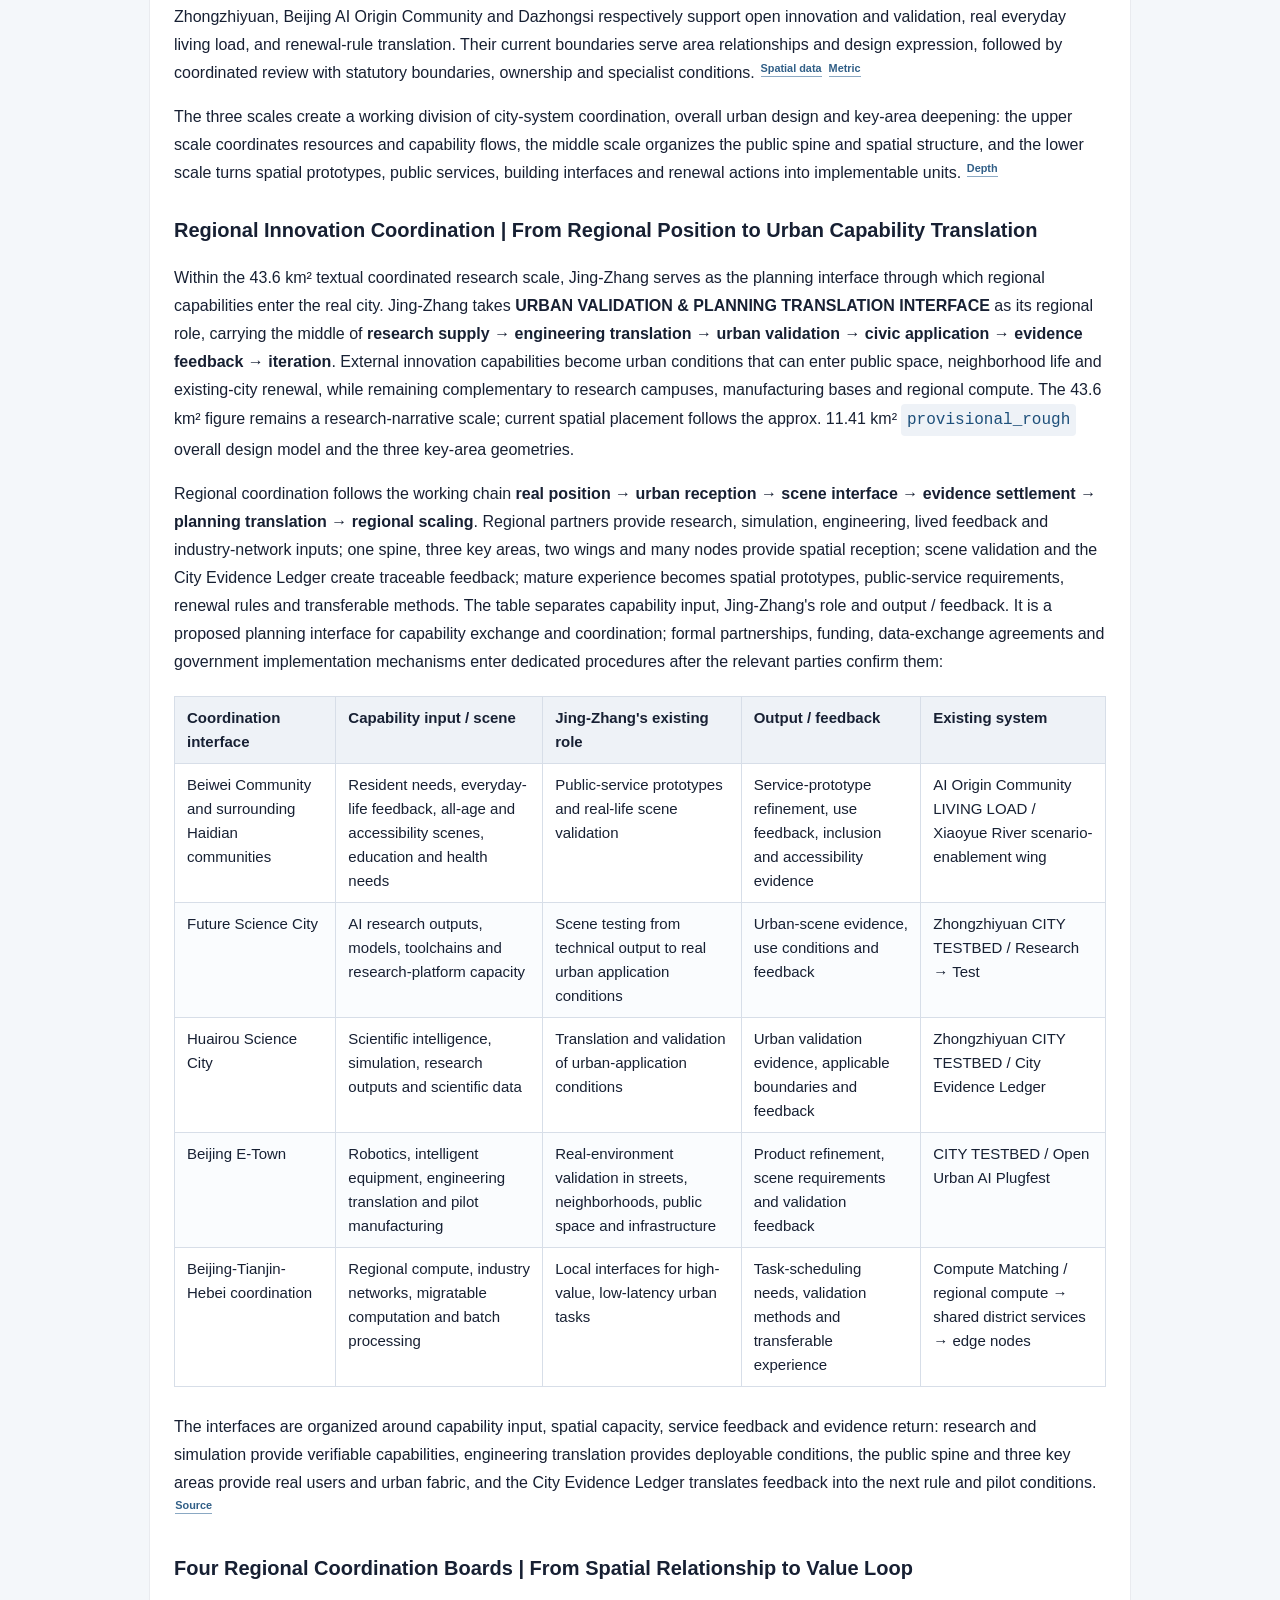
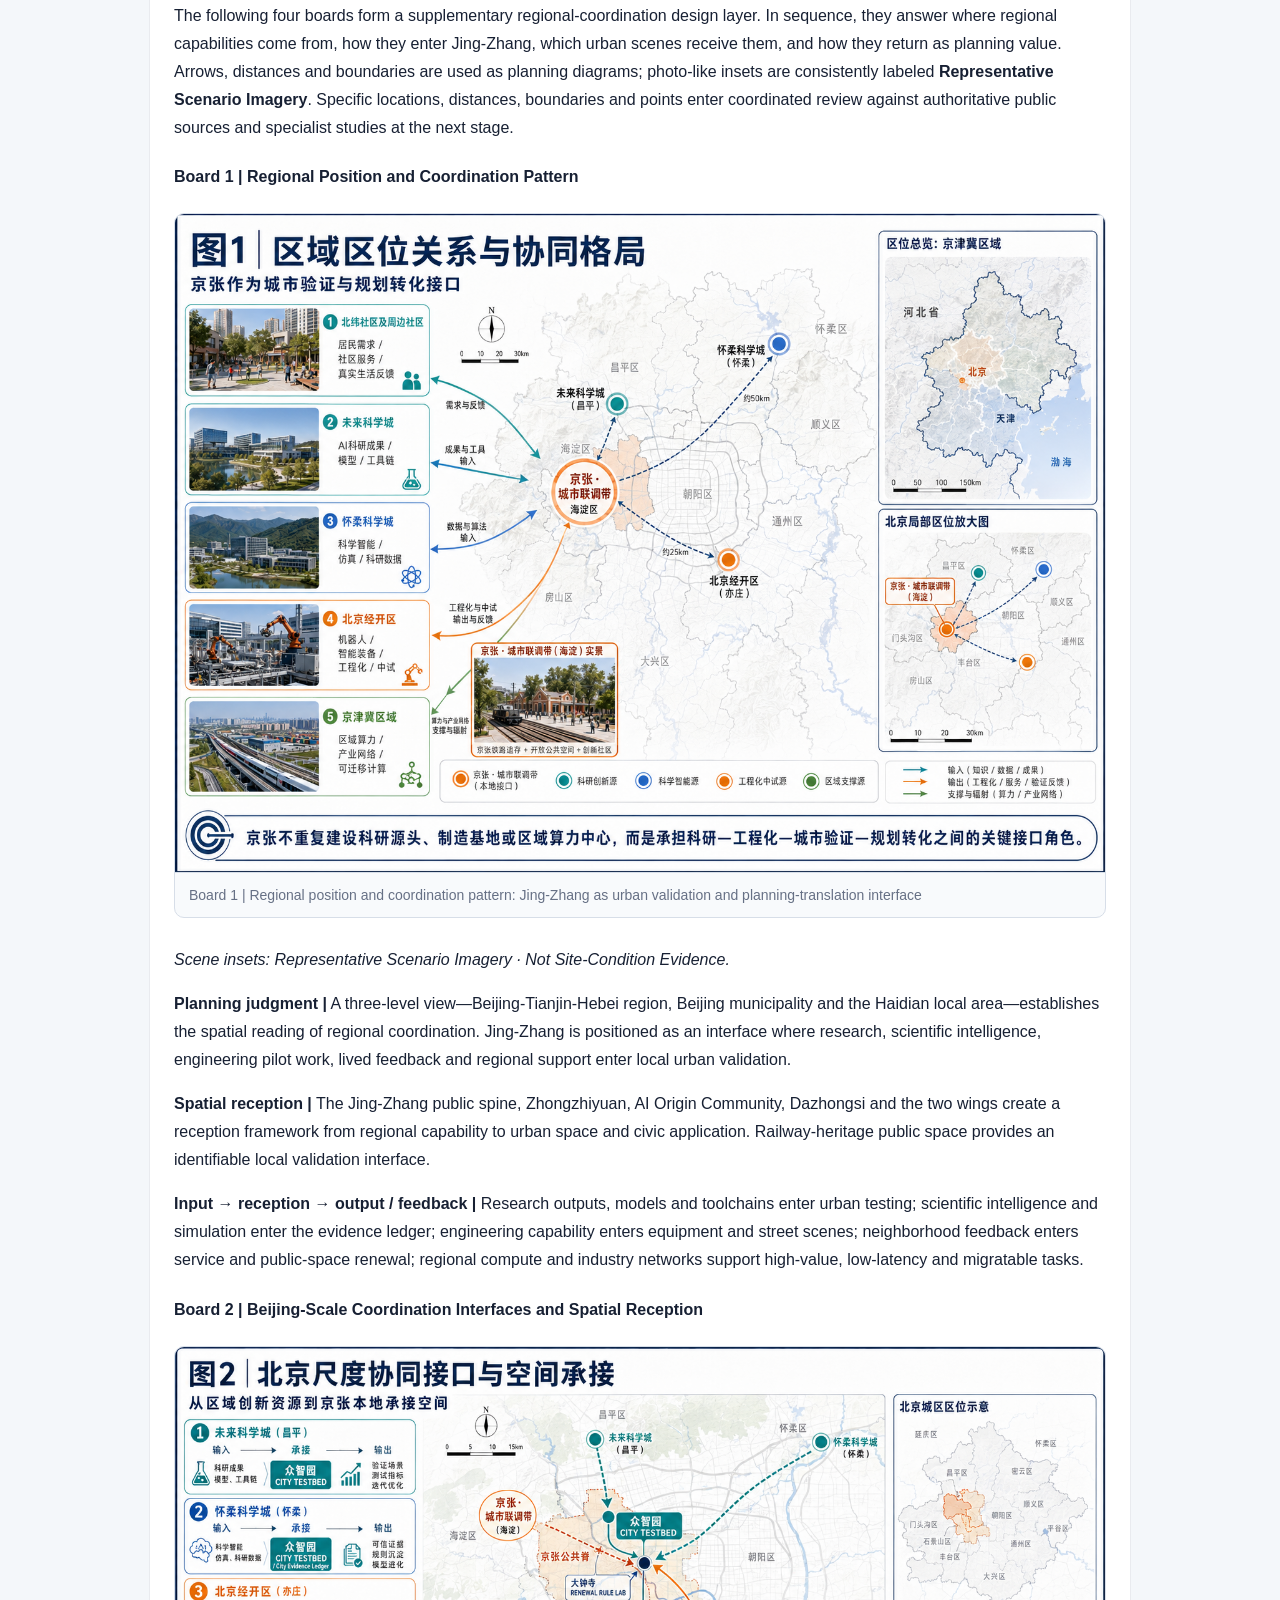
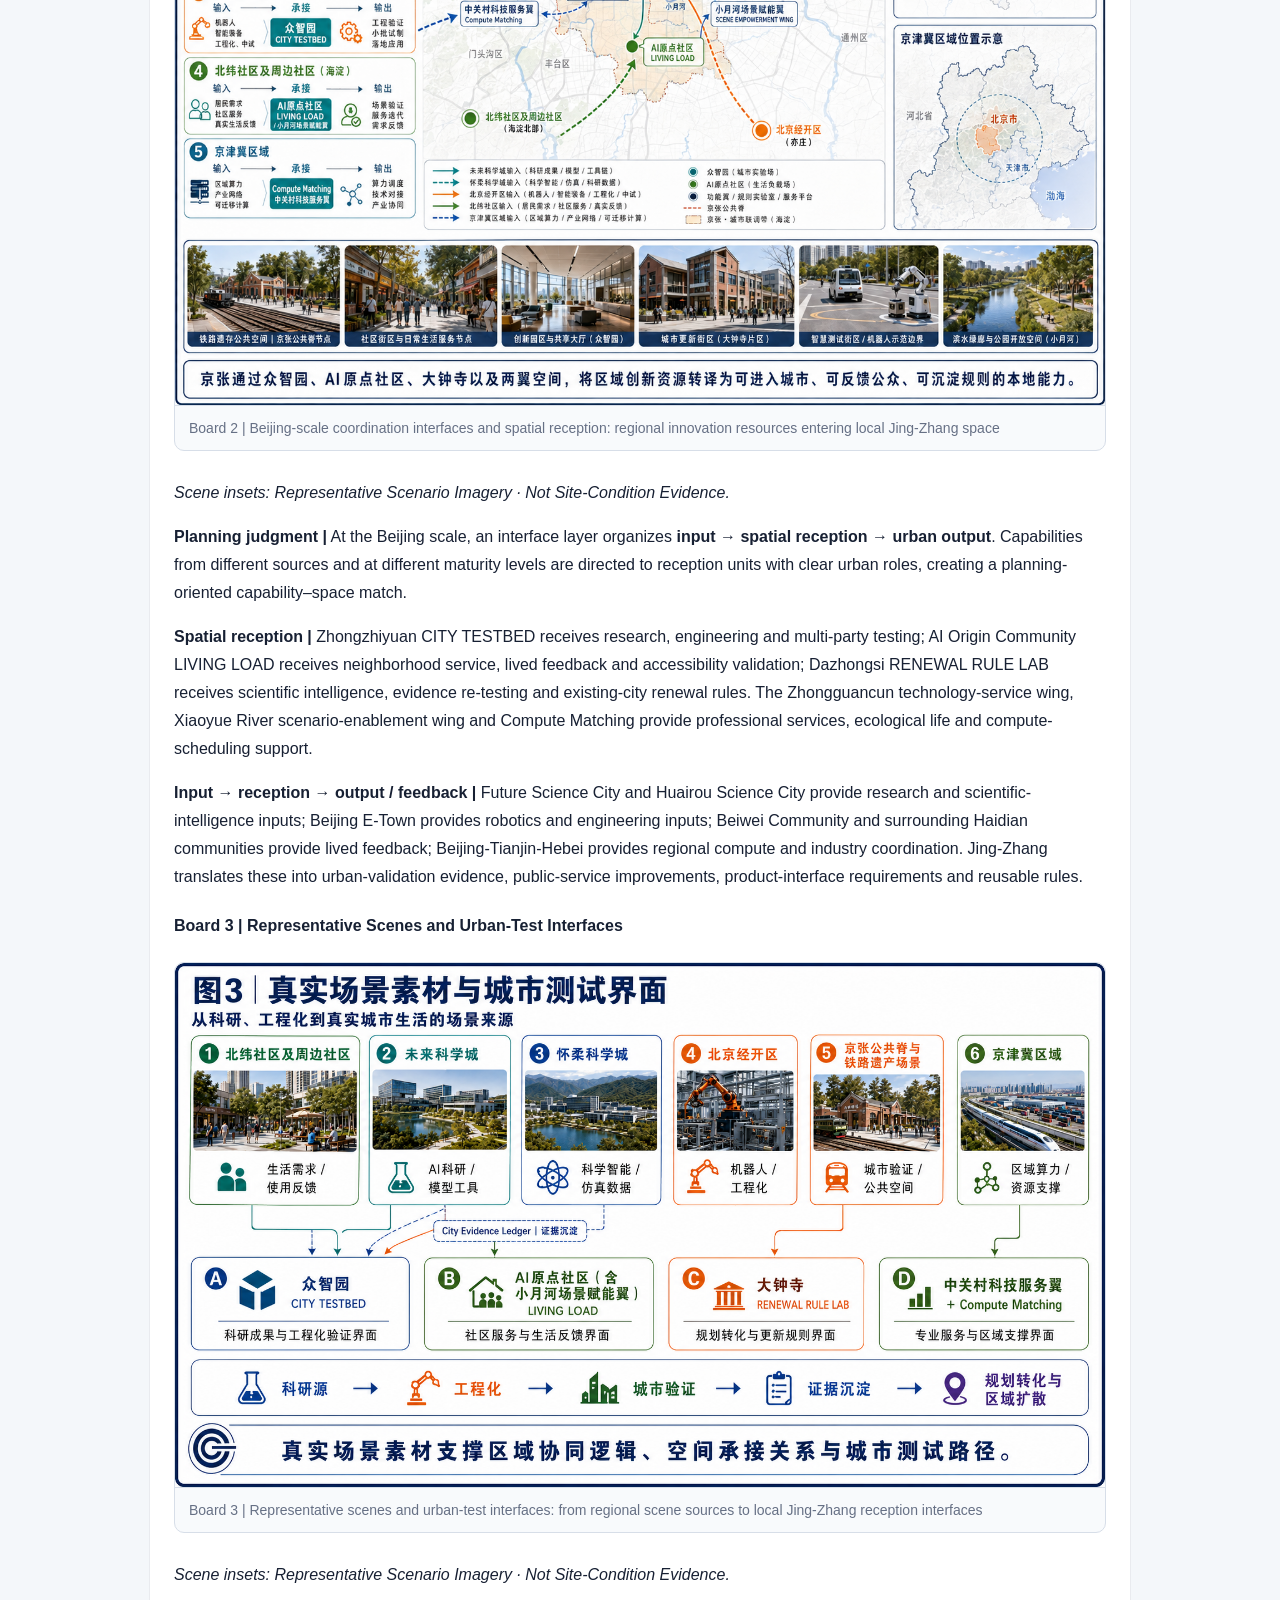
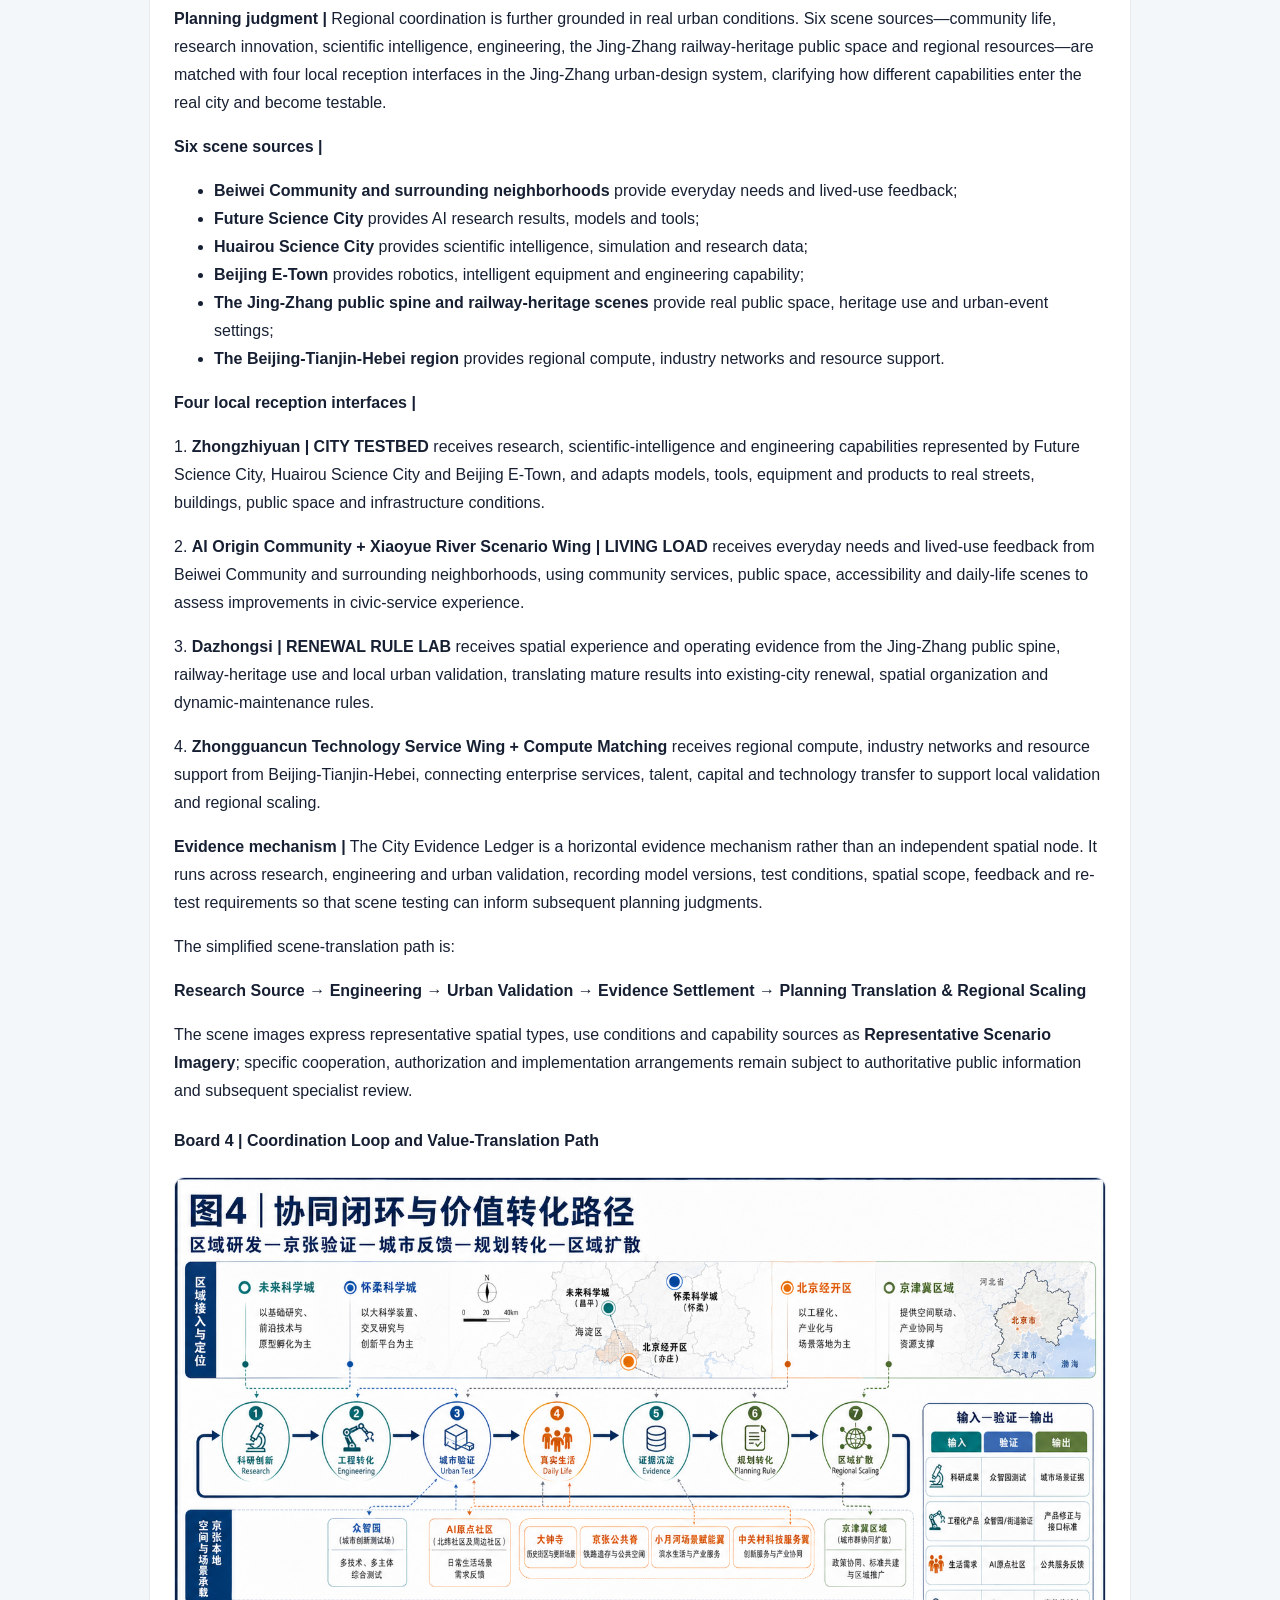
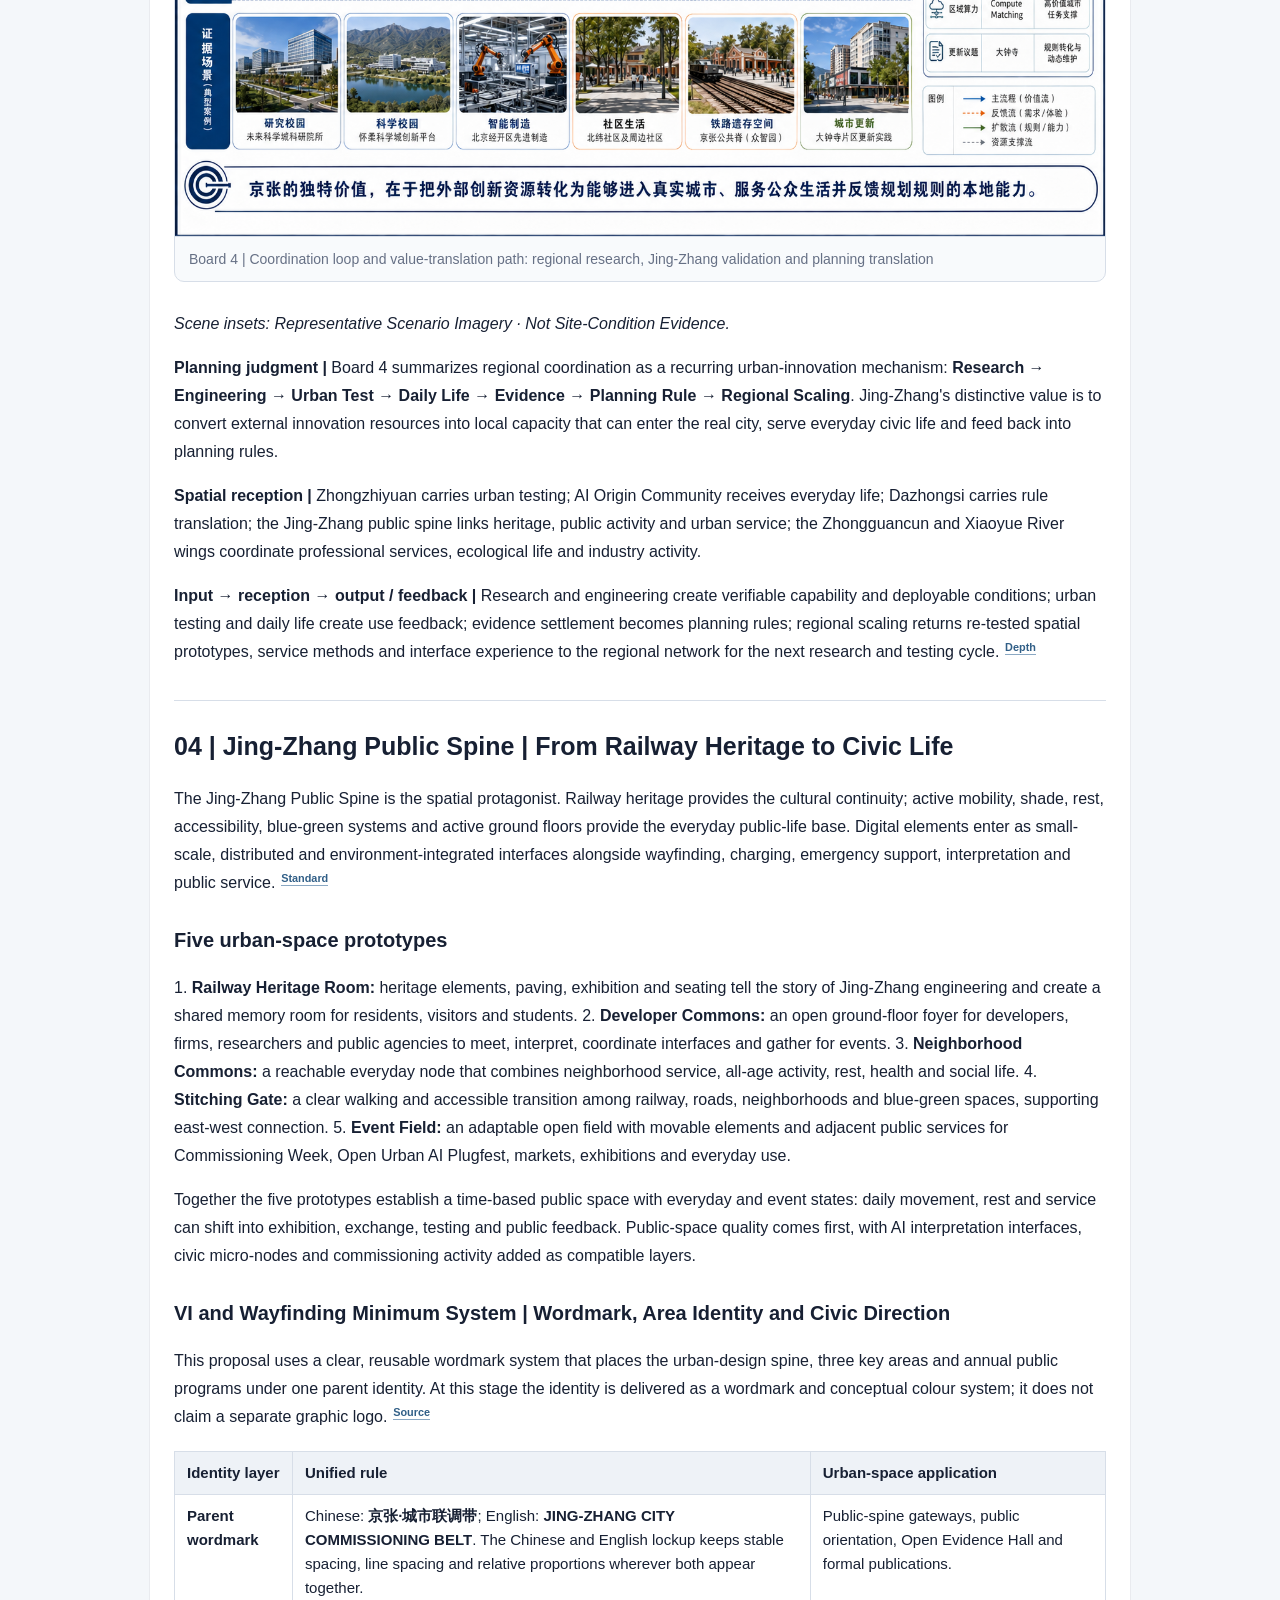
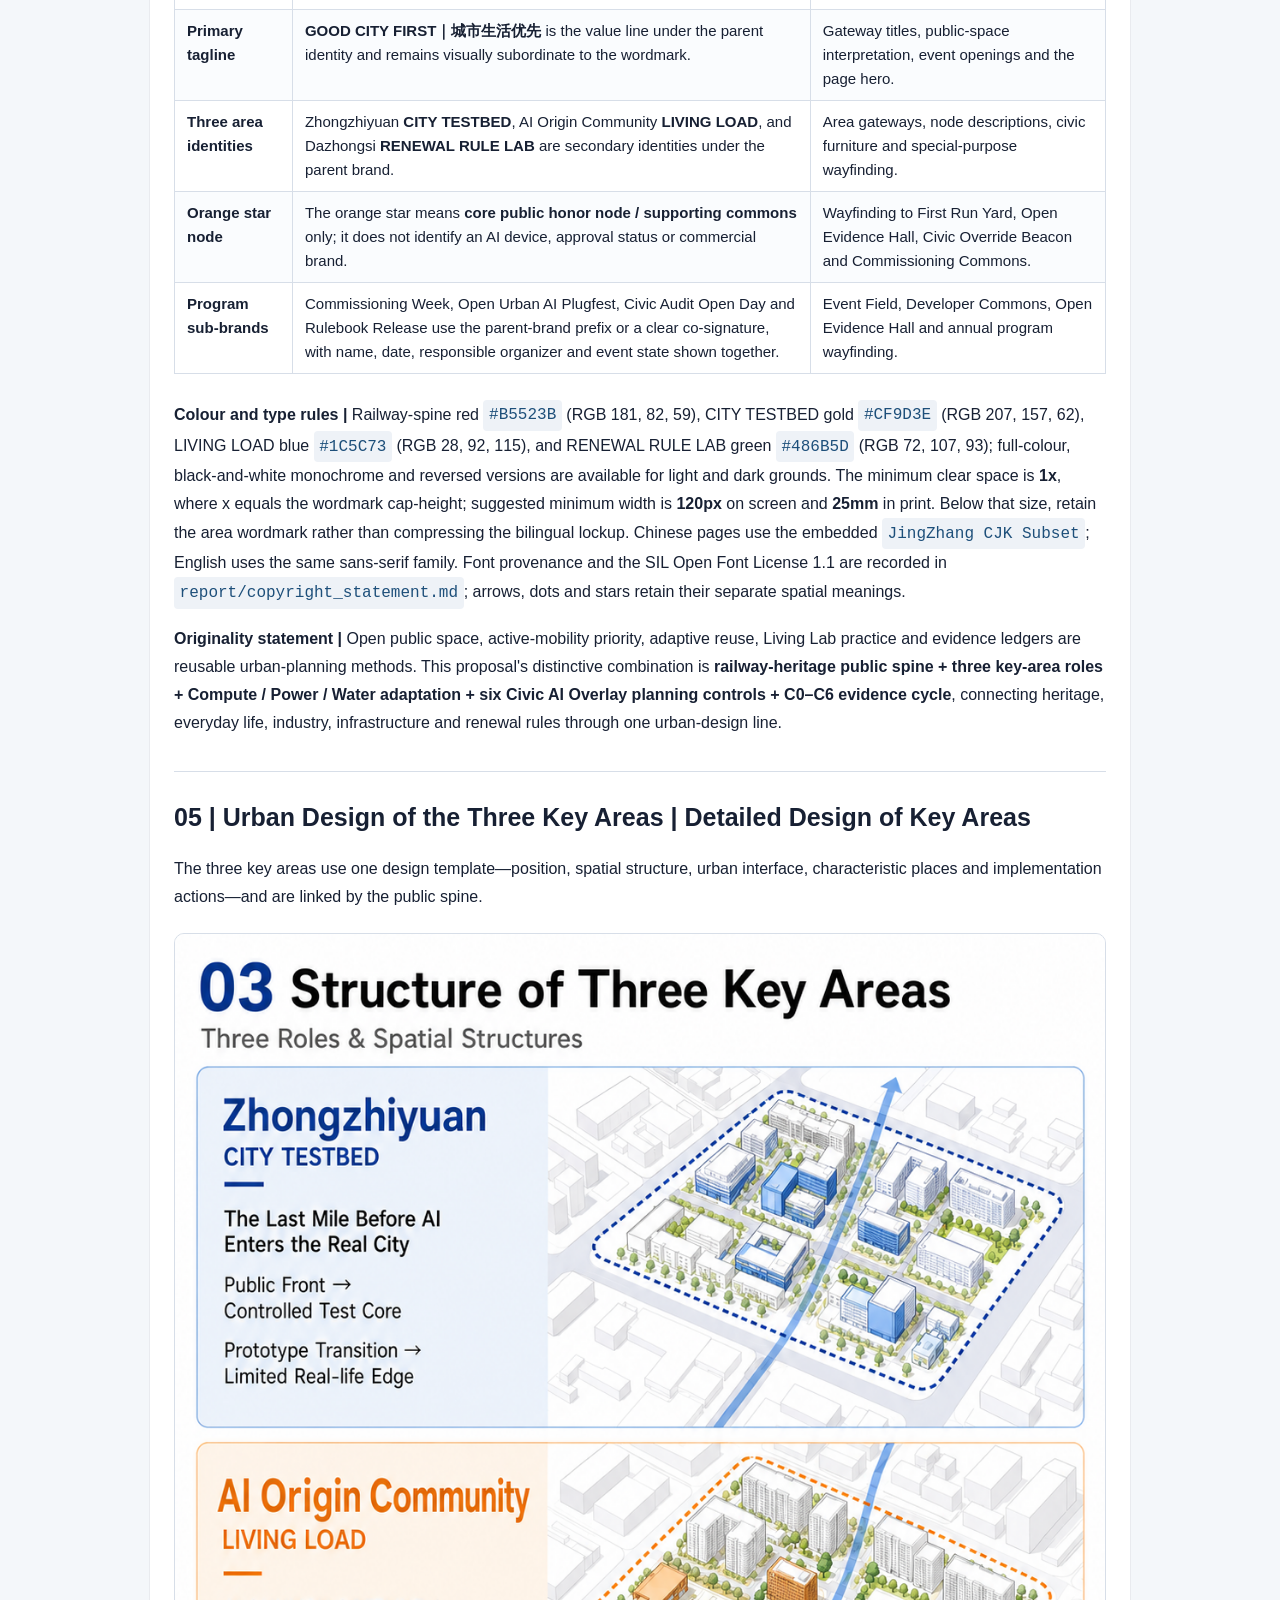
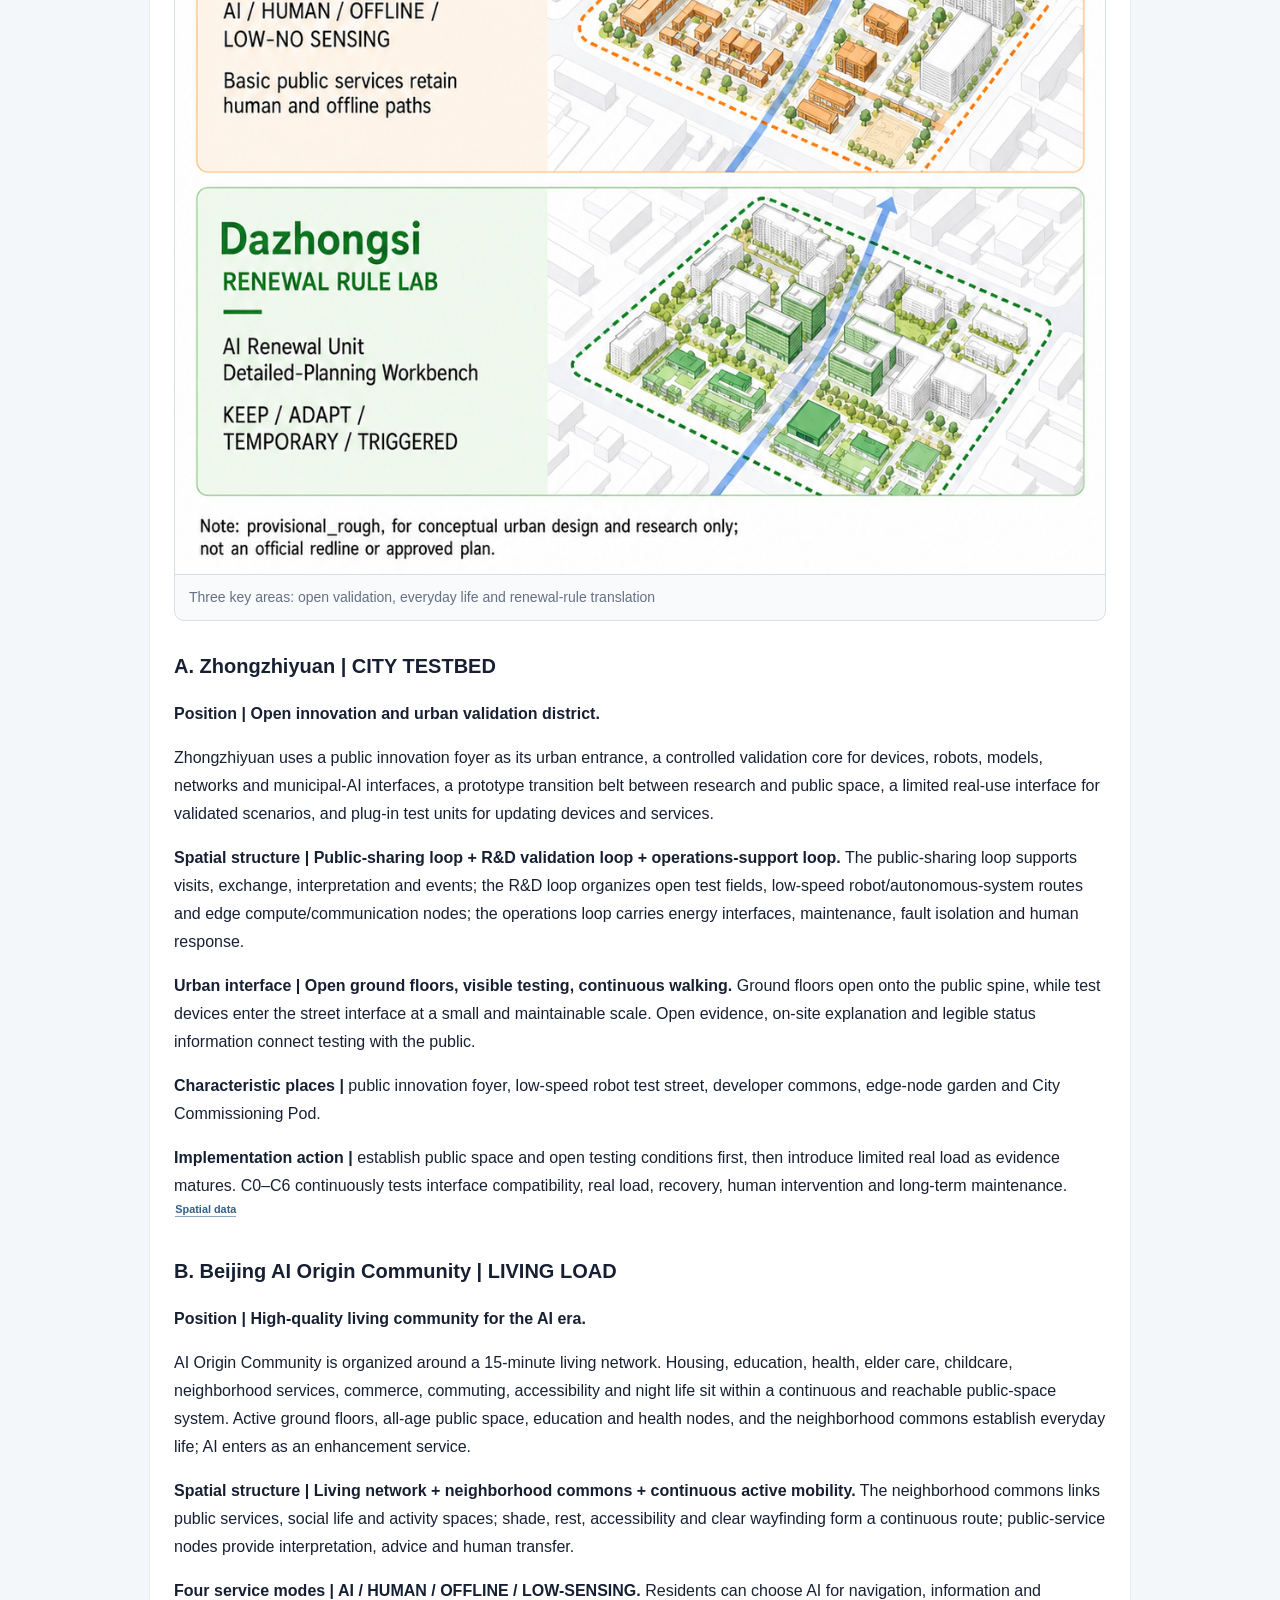
==== commit e60056bf: "Refresh v0.12 formal submission package Replace the bilingual site-overview figures, regenerate the " ====
--- a/submissions/brittanistrehlowll-oss/jingzhang-city-commissioning-belt/report/proposal.en.html
+++ b/submissions/brittanistrehlowll-oss/jingzhang-city-commissioning-belt/report/proposal.en.html
@@ -4,7 +4,6 @@
 <meta charset="utf-8">
 <meta name="viewport" content="width=device-width, initial-scale=1">
 <title>Jing-Zhang City Commissioning Belt - proposal report</title>
-<link rel="stylesheet" href="../visual/assets/fonts/jingzhang-cjk-subset.css">
 <style>
 :root {
   --ink: #172033;
@@ -17,7 +16,7 @@
 * { box-sizing: border-box; }
 body {
   margin: 0;
-  font-family: "JingZhang CJK Subset", -apple-system, BlinkMacSystemFont, "PingFang SC", "Microsoft YaHei", "Noto Sans CJK SC", sans-serif;
+  font-family: -apple-system, BlinkMacSystemFont, "PingFang SC", "Microsoft YaHei", "Noto Sans CJK SC", sans-serif;
   color: var(--ink);
   background: var(--bg);
   line-height: 1.75;
@@ -149,37 +148,40 @@
 <li><strong>Many nodes | heritage, innovation, neighborhood, stitching and event spaces:</strong> public rooms, innovation foyers, stitching gates and open event fields create a network for staying, meeting and learning.</li>
 </ul>
 <p>The structure follows a clear sequence: city life is established first, innovation is embedded next, and rules are maintained through evidence. The public spine provides continuity, the key areas provide differentiated urban functions, the two wings provide regional coordination, and the nodes provide everyday and event flexibility. <sup class="evidence evidence-depth" data-evidence-kind="depth" data-evidence-value="overall_spatial_structure" title="Depth: overall_spatial_structure">Depth</sup></p>
-<figure class="proposal-figure"><img src="../assets/figures/site-overview.en.png" alt="Overall proposal: one spine, three key areas, two wings and many nodes"><figcaption>Overall proposal: one spine, three key areas, two wings and many nodes</figcaption></figure>
+<figure class="proposal-figure"><img src="../assets/figures/site-overview.en.png" alt="Site overview: 43.6 km² is the announcement&#x27;s textual coordinated research area with no corresponding official polygon; the red dashed outline is the approx. 11.41 km² provisional_rough overall design-model area"><figcaption>Site overview: 43.6 km² is the announcement&#x27;s textual coordinated research area with no corresponding official polygon; the red dashed outline is the approx. 11.41 km² provisional_rough overall design-model area</figcaption></figure>
 <h3>START HERE | Reviewer guide</h3>
 <p>Follow this path from the urban-design subject to the technical and implementation interfaces (a reading guide, not an additional proposal layer):</p>
 <p>1. <strong>What kind of city is being designed?</strong> Read 01/02 first: see how the railway-heritage public spine, three key areas, two wings and many nodes organize urban life. 2. <strong>Why are the three key areas different?</strong> Read 05: see how Zhongzhiyuan, AI Origin Community and Dazhongsi carry technical validation, everyday life and renewal-rule translation. 3. <strong>How does AI enter urban planning?</strong> Read 10: see how AI capability becomes six Civic AI Overlay planning controls. 4. <strong>How does AI infrastructure land in the city?</strong> Read 09: see how Compute / Power / Water matches tasks with resources and space. 5. <strong>How is implementation staged?</strong> Read 11/12: see how C0–C6, the City Evidence Ledger and NOW / NEXT / CONDITION-BASED create a validation and delivery rhythm. 6. <strong>How is the evidence boundary maintained?</strong> Read 11.3/13.3: see how the evidence ledger, provisional/source status and next-stage technical interfaces keep claims traceable.</p>
 <h2>03 | Three Scales and the Working Framework | Three-Level Scope Framework</h2>
 <h3>43.6 km² coordinated research area | CITY SYSTEM</h3>
-<p>The coordinated research area carries the city-scale task and studies relationships among AI research, industry, talent, public services, compute and energy, and real-world urban feedback. It establishes the innovation-ecosystem and city-system framework using the declared area and task relationships. <sup class="evidence evidence-source" data-evidence-kind="source" data-evidence-value="OFFICIAL-ANNOUNCEMENT" title="Source: OFFICIAL-ANNOUNCEMENT">Source</sup></p>
+<p>The 43.6 km² coordinated research area is the textual area stated in the official announcement. It studies relationships among AI research, industry, talent, public services, compute and energy, and real-world urban feedback, establishing the innovation-ecosystem and city-system framework. This city-system scale is expressed through the announced area and task relationships; the organizer has not supplied a corresponding official polygon, so 43.6 km² is not drawn as the current submitted geometry. <sup class="evidence evidence-source" data-evidence-kind="source" data-evidence-value="OFFICIAL-ANNOUNCEMENT" title="Source: OFFICIAL-ANNOUNCEMENT">Source</sup></p>
 <h3>Approx. 11.4 km² overall design area | CITY COMMISSIONING DISTRICT</h3>
-<p>The overall design area uses the Jing-Zhang Heritage Park and surrounding urban fabric as its principal carrier. It locates the public spine, east-west stitching, active mobility and blue-green systems, AI-infrastructure interfaces, resilient municipal networks and existing-city renewal units. The submitted geometry recalculates to about 11.41 km² as a conceptual design-model scale. <sup class="evidence evidence-data" data-evidence-kind="data" data-evidence-value="geometry/site_boundary.geojson#SITE-001" title="Spatial data: geometry/site_boundary.geojson#SITE-001">Spatial data</sup> <sup class="evidence evidence-metric" data-evidence-kind="metric" data-evidence-value="site_area_sqm" title="Metric: site_area_sqm">Metric</sup></p>
+<p>The overall design area uses the Jing-Zhang Heritage Park and surrounding urban fabric as its principal carrier. It locates the public spine, east-west stitching, active mobility and blue-green systems, AI-infrastructure interfaces, resilient municipal networks and existing-city renewal units. <code>geometry/site_boundary.geojson</code> feature <code>SITE-001</code> is marked <code>provisional_rough</code>; its area recalculates from the submitted polygon to about 11.41 km² as the conceptual design-model scale. The red dashed outline in the site overview indicates only this approx. 11.41 km² model area and is independent of the 43.6 km² textual coordinated research scale; it enters coordinated review with statutory boundaries, regulatory plans, ownership, heritage and engineering conditions and is not an approval basis. <sup class="evidence evidence-data" data-evidence-kind="data" data-evidence-value="geometry/site_boundary.geojson#SITE-001" title="Spatial data: geometry/site_boundary.geojson#SITE-001">Spatial data</sup> <sup class="evidence evidence-metric" data-evidence-kind="metric" data-evidence-value="site_area_sqm" title="Metric: site_area_sqm">Metric</sup></p>
 <h3>Approx. 368.4 ha of three key areas | CITY LABS</h3>
 <p>Zhongzhiyuan, Beijing AI Origin Community and Dazhongsi respectively support open innovation and validation, real everyday living load, and renewal-rule translation. Their current boundaries serve area relationships and design expression, followed by coordinated review with statutory boundaries, ownership and specialist conditions. <sup class="evidence evidence-data" data-evidence-kind="data" data-evidence-value="geometry/key_areas.geojson#PROV-KEY-001" title="Spatial data: geometry/key_areas.geojson#PROV-KEY-001">Spatial data</sup> <sup class="evidence evidence-metric" data-evidence-kind="metric" data-evidence-value="key_area_count" title="Metric: key_area_count">Metric</sup></p>
 <p>The three scales create a working division of city-system coordination, overall urban design and key-area deepening: the upper scale coordinates resources and capability flows, the middle scale organizes the public spine and spatial structure, and the lower scale turns spatial prototypes, public services, building interfaces and renewal actions into implementable units. <sup class="evidence evidence-depth" data-evidence-kind="depth" data-evidence-value="three_level_scope_framework" title="Depth: three_level_scope_framework">Depth</sup></p>
 <h3>Regional Innovation Coordination | From Regional Position to Urban Capability Translation</h3>
-<p>The 43.6 km² coordinated research area also serves as the planning interface through which regional capabilities enter the real city. Jing-Zhang takes <strong>URBAN VALIDATION &amp; PLANNING TRANSLATION INTERFACE</strong> as its regional role, carrying the middle of <strong>research supply → engineering translation → urban validation → civic application → evidence feedback → iteration</strong>. External innovation capabilities become urban conditions that can enter public space, neighborhood life and existing-city renewal, while remaining complementary to research campuses, manufacturing bases and regional compute.</p>
+<p>Within the 43.6 km² textual coordinated research scale, Jing-Zhang serves as the planning interface through which regional capabilities enter the real city. Jing-Zhang takes <strong>URBAN VALIDATION &amp; PLANNING TRANSLATION INTERFACE</strong> as its regional role, carrying the middle of <strong>research supply → engineering translation → urban validation → civic application → evidence feedback → iteration</strong>. External innovation capabilities become urban conditions that can enter public space, neighborhood life and existing-city renewal, while remaining complementary to research campuses, manufacturing bases and regional compute. The 43.6 km² figure remains a research-narrative scale; current spatial placement follows the approx. 11.41 km² <code>provisional_rough</code> overall design model and the three key-area geometries.</p>
 <p>Regional coordination follows the working chain <strong>real position → urban reception → scene interface → evidence settlement → planning translation → regional scaling</strong>. Regional partners provide research, simulation, engineering, lived feedback and industry-network inputs; one spine, three key areas, two wings and many nodes provide spatial reception; scene validation and the City Evidence Ledger create traceable feedback; mature experience becomes spatial prototypes, public-service requirements, renewal rules and transferable methods. The table separates capability input, Jing-Zhang&#x27;s role and output / feedback. It is a proposed planning interface for capability exchange and coordination; formal partnerships, funding, data-exchange agreements and government implementation mechanisms enter dedicated procedures after the relevant parties confirm them:</p>
 <div class="proposal-table"><table><thead><tr><th>Coordination interface</th><th>Capability input / scene</th><th>Jing-Zhang&#x27;s existing role</th><th>Output / feedback</th><th>Existing system</th></tr></thead><tbody><tr><td>Beiwei Community and surrounding Haidian communities</td><td>Resident needs, everyday-life feedback, all-age and accessibility scenes, education and health needs</td><td>Public-service prototypes and real-life scene validation</td><td>Service-prototype refinement, use feedback, inclusion and accessibility evidence</td><td>AI Origin Community LIVING LOAD / Xiaoyue River scenario-enablement wing</td></tr><tr><td>Future Science City</td><td>AI research outputs, models, toolchains and research-platform capacity</td><td>Scene testing from technical output to real urban application conditions</td><td>Urban-scene evidence, use conditions and feedback</td><td>Zhongzhiyuan CITY TESTBED / Research → Test</td></tr><tr><td>Huairou Science City</td><td>Scientific intelligence, simulation, research outputs and scientific data</td><td>Translation and validation of urban-application conditions</td><td>Urban validation evidence, applicable boundaries and feedback</td><td>Zhongzhiyuan CITY TESTBED / City Evidence Ledger</td></tr><tr><td>Beijing E-Town</td><td>Robotics, intelligent equipment, engineering translation and pilot manufacturing</td><td>Real-environment validation in streets, neighborhoods, public space and infrastructure</td><td>Product refinement, scene requirements and validation feedback</td><td>CITY TESTBED / Open Urban AI Plugfest</td></tr><tr><td>Beijing-Tianjin-Hebei coordination</td><td>Regional compute, industry networks, migratable computation and batch processing</td><td>Local interfaces for high-value, low-latency urban tasks</td><td>Task-scheduling needs, validation methods and transferable experience</td><td>Compute Matching / regional compute → shared district services → edge nodes</td></tr></tbody></table></div>
 <p>The interfaces are organized around capability input, spatial capacity, service feedback and evidence return: research and simulation provide verifiable capabilities, engineering translation provides deployable conditions, the public spine and three key areas provide real users and urban fabric, and the City Evidence Ledger translates feedback into the next rule and pilot conditions. <sup class="evidence evidence-source" data-evidence-kind="source" data-evidence-value="AGENT-TASKBOOK" title="Source: AGENT-TASKBOOK">Source</sup></p>
 <h3>Four Regional Coordination Boards | From Spatial Relationship to Value Loop</h3>
-<p>The following four boards form a supplementary regional-coordination design layer. In sequence, they answer where regional capabilities come from, how they enter Jing-Zhang, which urban scenes receive them, and how they return as planning value. Arrows, distances and boundaries are used as planning diagrams; photo-like insets are consistently labeled <strong>典型场景示意 / Representative Scenario Imagery</strong>. Specific locations, distances, boundaries and points enter coordinated review against authoritative public sources and specialist studies at the next stage.</p>
+<p>The following four boards form a supplementary regional-coordination design layer. In sequence, they answer where regional capabilities come from, how they enter Jing-Zhang, which urban scenes receive them, and how they return as planning value. Arrows, distances and boundaries are used as planning diagrams; photo-like insets are consistently labeled <strong>Representative Scenario Imagery</strong>. Specific locations, distances, boundaries and points enter coordinated review against authoritative public sources and specialist studies at the next stage.</p>
 <h4>Board 1 | Regional Position and Coordination Pattern</h4>
 <figure class="proposal-figure"><img src="../assets/media/regional-coordination-01-location.png" alt="Board 1 | Regional position and coordination pattern: Jing-Zhang as urban validation and planning-translation interface"><figcaption>Board 1 | Regional position and coordination pattern: Jing-Zhang as urban validation and planning-translation interface</figcaption></figure>
+<p><em>Scene insets: Representative Scenario Imagery · Not Site-Condition Evidence.</em></p>
 <p><strong>Planning judgment |</strong> A three-level view—Beijing-Tianjin-Hebei region, Beijing municipality and the Haidian local area—establishes the spatial reading of regional coordination. Jing-Zhang is positioned as an interface where research, scientific intelligence, engineering pilot work, lived feedback and regional support enter local urban validation.</p>
 <p><strong>Spatial reception |</strong> The Jing-Zhang public spine, Zhongzhiyuan, AI Origin Community, Dazhongsi and the two wings create a reception framework from regional capability to urban space and civic application. Railway-heritage public space provides an identifiable local validation interface.</p>
 <p><strong>Input → reception → output / feedback |</strong> Research outputs, models and toolchains enter urban testing; scientific intelligence and simulation enter the evidence ledger; engineering capability enters equipment and street scenes; neighborhood feedback enters service and public-space renewal; regional compute and industry networks support high-value, low-latency and migratable tasks.</p>
 <h4>Board 2 | Beijing-Scale Coordination Interfaces and Spatial Reception</h4>
 <figure class="proposal-figure"><img src="../assets/media/regional-coordination-02-interface.png" alt="Board 2 | Beijing-scale coordination interfaces and spatial reception: regional innovation resources entering local Jing-Zhang space"><figcaption>Board 2 | Beijing-scale coordination interfaces and spatial reception: regional innovation resources entering local Jing-Zhang space</figcaption></figure>
+<p><em>Scene insets: Representative Scenario Imagery · Not Site-Condition Evidence.</em></p>
 <p><strong>Planning judgment |</strong> At the Beijing scale, an interface layer organizes <strong>input → spatial reception → urban output</strong>. Capabilities from different sources and at different maturity levels are directed to reception units with clear urban roles, creating a planning-oriented capability–space match.</p>
 <p><strong>Spatial reception |</strong> Zhongzhiyuan CITY TESTBED receives research, engineering and multi-party testing; AI Origin Community LIVING LOAD receives neighborhood service, lived feedback and accessibility validation; Dazhongsi RENEWAL RULE LAB receives scientific intelligence, evidence re-testing and existing-city renewal rules. The Zhongguancun technology-service wing, Xiaoyue River scenario-enablement wing and Compute Matching provide professional services, ecological life and compute-scheduling support.</p>
 <p><strong>Input → reception → output / feedback |</strong> Future Science City and Huairou Science City provide research and scientific-intelligence inputs; Beijing E-Town provides robotics and engineering inputs; Beiwei Community and surrounding Haidian communities provide lived feedback; Beijing-Tianjin-Hebei provides regional compute and industry coordination. Jing-Zhang translates these into urban-validation evidence, public-service improvements, product-interface requirements and reusable rules.</p>
 <h4>Board 3 | Representative Scenes and Urban-Test Interfaces</h4>
 <figure class="proposal-figure"><img src="../assets/media/regional-coordination-03-scenarios.png" alt="Board 3 | Representative scenes and urban-test interfaces: from regional scene sources to local Jing-Zhang reception interfaces"><figcaption>Board 3 | Representative scenes and urban-test interfaces: from regional scene sources to local Jing-Zhang reception interfaces</figcaption></figure>
+<p><em>Scene insets: Representative Scenario Imagery · Not Site-Condition Evidence.</em></p>
 <p><strong>Planning judgment |</strong> Regional coordination is further grounded in real urban conditions. Six scene sources—community life, research innovation, scientific intelligence, engineering, the Jing-Zhang railway-heritage public space and regional resources—are matched with four local reception interfaces in the Jing-Zhang urban-design system, clarifying how different capabilities enter the real city and become testable.</p>
 <p><strong>Six scene sources |</strong></p>
 <ul>
@@ -198,9 +200,10 @@
 <p><strong>Evidence mechanism |</strong> The City Evidence Ledger is a horizontal evidence mechanism rather than an independent spatial node. It runs across research, engineering and urban validation, recording model versions, test conditions, spatial scope, feedback and re-test requirements so that scene testing can inform subsequent planning judgments.</p>
 <p>The simplified scene-translation path is:</p>
 <p><strong>Research Source → Engineering → Urban Validation → Evidence Settlement → Planning Translation &amp; Regional Scaling</strong></p>
-<p>The scene images express representative spatial types, use conditions and capability sources as <strong>典型场景示意 / Representative Scenario Imagery</strong>; specific cooperation, authorization and implementation arrangements remain subject to authoritative public information and subsequent specialist review.</p>
+<p>The scene images express representative spatial types, use conditions and capability sources as <strong>Representative Scenario Imagery</strong>; specific cooperation, authorization and implementation arrangements remain subject to authoritative public information and subsequent specialist review.</p>
 <h4>Board 4 | Coordination Loop and Value-Translation Path</h4>
 <figure class="proposal-figure"><img src="../assets/media/regional-coordination-04-loop.png" alt="Board 4 | Coordination loop and value-translation path: regional research, Jing-Zhang validation and planning translation"><figcaption>Board 4 | Coordination loop and value-translation path: regional research, Jing-Zhang validation and planning translation</figcaption></figure>
+<p><em>Scene insets: Representative Scenario Imagery · Not Site-Condition Evidence.</em></p>
 <p><strong>Planning judgment |</strong> Board 4 summarizes regional coordination as a recurring urban-innovation mechanism: <strong>Research → Engineering → Urban Test → Daily Life → Evidence → Planning Rule → Regional Scaling</strong>. Jing-Zhang&#x27;s distinctive value is to convert external innovation resources into local capacity that can enter the real city, serve everyday civic life and feed back into planning rules.</p>
 <p><strong>Spatial reception |</strong> Zhongzhiyuan carries urban testing; AI Origin Community receives everyday life; Dazhongsi carries rule translation; the Jing-Zhang public spine links heritage, public activity and urban service; the Zhongguancun and Xiaoyue River wings coordinate professional services, ecological life and industry activity.</p>
 <p><strong>Input → reception → output / feedback |</strong> Research and engineering create verifiable capability and deployable conditions; urban testing and daily life create use feedback; evidence settlement becomes planning rules; regional scaling returns re-tested spatial prototypes, service methods and interface experience to the regional network for the next research and testing cycle. <sup class="evidence evidence-depth" data-evidence-kind="depth" data-evidence-value="three_level_scope_framework" title="Depth: three_level_scope_framework">Depth</sup></p>
@@ -209,6 +212,11 @@
 <h3>Five urban-space prototypes</h3>
 <p>1. <strong>Railway Heritage Room:</strong> heritage elements, paving, exhibition and seating tell the story of Jing-Zhang engineering and create a shared memory room for residents, visitors and students. 2. <strong>Developer Commons:</strong> an open ground-floor foyer for developers, firms, researchers and public agencies to meet, interpret, coordinate interfaces and gather for events. 3. <strong>Neighborhood Commons:</strong> a reachable everyday node that combines neighborhood service, all-age activity, rest, health and social life. 4. <strong>Stitching Gate:</strong> a clear walking and accessible transition among railway, roads, neighborhoods and blue-green spaces, supporting east-west connection. 5. <strong>Event Field:</strong> an adaptable open field with movable elements and adjacent public services for Commissioning Week, Open Urban AI Plugfest, markets, exhibitions and everyday use.</p>
 <p>Together the five prototypes establish a time-based public space with everyday and event states: daily movement, rest and service can shift into exhibition, exchange, testing and public feedback. Public-space quality comes first, with AI interpretation interfaces, civic micro-nodes and commissioning activity added as compatible layers.</p>
+<h3>VI and Wayfinding Minimum System | Wordmark, Area Identity and Civic Direction</h3>
+<p>This proposal uses a clear, reusable wordmark system that places the urban-design spine, three key areas and annual public programs under one parent identity. At this stage the identity is delivered as a wordmark and conceptual colour system; it does not claim a separate graphic logo. <sup class="evidence evidence-source" data-evidence-kind="source" data-evidence-value="AGENT-TASKBOOK" title="Source: AGENT-TASKBOOK">Source</sup></p>
+<div class="proposal-table"><table><thead><tr><th>Identity layer</th><th>Unified rule</th><th>Urban-space application</th></tr></thead><tbody><tr><td><strong>Parent wordmark</strong></td><td>Chinese: <strong>京张·城市联调带</strong>; English: <strong>JING-ZHANG CITY COMMISSIONING BELT</strong>. The Chinese and English lockup keeps stable spacing, line spacing and relative proportions wherever both appear together.</td><td>Public-spine gateways, public orientation, Open Evidence Hall and formal publications.</td></tr><tr><td><strong>Primary tagline</strong></td><td><strong>GOOD CITY FIRST｜城市生活优先</strong> is the value line under the parent identity and remains visually subordinate to the wordmark.</td><td>Gateway titles, public-space interpretation, event openings and the page hero.</td></tr><tr><td><strong>Three area identities</strong></td><td>Zhongzhiyuan <strong>CITY TESTBED</strong>, AI Origin Community <strong>LIVING LOAD</strong>, and Dazhongsi <strong>RENEWAL RULE LAB</strong> are secondary identities under the parent brand.</td><td>Area gateways, node descriptions, civic furniture and special-purpose wayfinding.</td></tr><tr><td><strong>Orange star node</strong></td><td>The orange star means <strong>core public honor node / supporting commons</strong> only; it does not identify an AI device, approval status or commercial brand.</td><td>Wayfinding to First Run Yard, Open Evidence Hall, Civic Override Beacon and Commissioning Commons.</td></tr><tr><td><strong>Program sub-brands</strong></td><td>Commissioning Week, Open Urban AI Plugfest, Civic Audit Open Day and Rulebook Release use the parent-brand prefix or a clear co-signature, with name, date, responsible organizer and event state shown together.</td><td>Event Field, Developer Commons, Open Evidence Hall and annual program wayfinding.</td></tr></tbody></table></div>
+<p><strong>Colour and type rules |</strong> Railway-spine red <code>#B5523B</code> (RGB 181, 82, 59), CITY TESTBED gold <code>#CF9D3E</code> (RGB 207, 157, 62), LIVING LOAD blue <code>#1C5C73</code> (RGB 28, 92, 115), and RENEWAL RULE LAB green <code>#486B5D</code> (RGB 72, 107, 93); full-colour, black-and-white monochrome and reversed versions are available for light and dark grounds. The minimum clear space is <strong>1x</strong>, where x equals the wordmark cap-height; suggested minimum width is <strong>120px</strong> on screen and <strong>25mm</strong> in print. Below that size, retain the area wordmark rather than compressing the bilingual lockup. Chinese pages use the embedded <code>JingZhang CJK Subset</code>; English uses the same sans-serif family. Font provenance and the SIL Open Font License 1.1 are recorded in <code>report/copyright_statement.md</code>; arrows, dots and stars retain their separate spatial meanings.</p>
+<p><strong>Originality statement |</strong> Open public space, active-mobility priority, adaptive reuse, Living Lab practice and evidence ledgers are reusable urban-planning methods. This proposal&#x27;s distinctive combination is <strong>railway-heritage public spine + three key-area roles + Compute / Power / Water adaptation + six Civic AI Overlay planning controls + C0–C6 evidence cycle</strong>, connecting heritage, everyday life, industry, infrastructure and renewal rules through one urban-design line.</p>
 <h2>05 | Urban Design of the Three Key Areas | Detailed Design of Key Areas</h2>
 <p>The three key areas use one design template—position, spatial structure, urban interface, characteristic places and implementation actions—and are linked by the public spine.</p>
 <figure class="proposal-figure"><img src="../assets/figures/key-areas.en.png" alt="Three key areas: open validation, everyday life and renewal-rule translation"><figcaption>Three key areas: open validation, everyday life and renewal-rule translation</figcaption></figure>
@@ -236,13 +244,13 @@
 <h2>06 | Architecture and Public Space | Supplemental Design Layer</h2>
 <p>Three architecture scheme boards provide a complementary design layer for building prototypes, street interfaces, public space, material relationships and spatial experience. Together with the five core planning figures, they create a reading sequence from spatial structure to area role and architectural experience. Building position, scale, structure and engineering conditions enter coordinated specialist review at the next stage.</p>
 <h3>Scheme 1 | Urban Interface Prototype: Open Innovation Buildings and the Jing-Zhang Public Spine</h3>
-<figure class="proposal-figure"><img src="../assets/media/architecture-overview.webp" alt="Scheme 1: open innovation buildings, Jing-Zhang public spine, public bridge and commissioning nodes"><figcaption>Scheme 1: open innovation buildings, Jing-Zhang public spine, public bridge and commissioning nodes</figcaption></figure>
+<figure class="proposal-figure"><img src="../assets/media/architecture-overview.webp" alt="Scheme 1: open innovation buildings, Jing-Zhang public spine, public bridge and commissioning nodes | AI/digitally generated conceptual illustration, not existing-condition photography or an approved scheme"><figcaption>Scheme 1: open innovation buildings, Jing-Zhang public spine, public bridge and commissioning nodes | AI/digitally generated conceptual illustration, not existing-condition photography or an approved scheme</figcaption></figure>
 <p>Scheme 1 focuses on complementary building prototypes along the public spine. The open white building uses ordered massing, a transparent ground floor, horizontal windows and adaptable work interfaces for open innovation and collaboration. The red-brick building uses solidity, deep windows and vertical elements to respond to railway memory, urban scale and long-term civic use. Setbacks form forecourts and courtyards; a public bridge links the two ground floors; three color-coded nodes show the spatial translation from technical validity to civic validity to planning validity.</p>
 <h3>Scheme 2 | Building–Public Space Integration System</h3>
-<figure class="proposal-figure"><img src="../assets/media/architecture-technical-board.webp" alt="Scheme 2: three-node master plan, urban section, structural concept, bridge detail and material atmosphere"><figcaption>Scheme 2: three-node master plan, urban section, structural concept, bridge detail and material atmosphere</figcaption></figure>
+<figure class="proposal-figure"><img src="../assets/media/architecture-technical-board.webp" alt="Scheme 2: three-node master plan, urban section, structural concept, bridge detail and material atmosphere | AI/digitally generated conceptual illustration, not existing-condition photography or an approved scheme"><figcaption>Scheme 2: three-node master plan, urban section, structural concept, bridge detail and material atmosphere | AI/digitally generated conceptual illustration, not existing-condition photography or an approved scheme</figcaption></figure>
 <p>Scheme 2 uses a sequence of master plan, urban section, function diagram, structural intention, bridge detail, materials and day/night states to explain an integrated building–public-space system. Shared halls, three-dimensional walking, urban terraces and public bridges extend interior activity to the public spine. Light-colored buildings, warm brick and stone, and lightweight metal and glass create a legible relationship between new and existing fabric. Yellow, blue and red nodes indicate technical testing, public service and public rule disclosure.</p>
 <h3>Scheme 3 | Public-Space Sequence: From Innovation Foyer to Renewal Deliberation Hall</h3>
-<figure class="proposal-figure"><img src="../assets/media/architecture-spatial-sequence.webp" alt="Scheme 3: Jing-Zhang public spine, three key areas, day/night scenes and public-space sequence"><figcaption>Scheme 3: Jing-Zhang public spine, three key areas, day/night scenes and public-space sequence</figcaption></figure>
+<figure class="proposal-figure"><img src="../assets/media/architecture-spatial-sequence.webp" alt="Scheme 3: Jing-Zhang public spine, three key areas, day/night scenes and public-space sequence | AI/digitally generated conceptual illustration, not existing-condition photography or an approved scheme"><figcaption>Scheme 3: Jing-Zhang public spine, three key areas, day/night scenes and public-space sequence | AI/digitally generated conceptual illustration, not existing-condition photography or an approved scheme</figcaption></figure>
 <p>Scheme 3 establishes a continuous sequence: <strong>innovation foyer → validation street → civic commons → neighborhood commons → renewal deliberation hall</strong>. Zhongzhiyuan provides reproducible technical testing and replaceable device interfaces; AI Origin provides resident-facing public service, interpretation and human help; Dazhongsi provides evidence disclosure, rule re-testing and renewal deliberation. Axis, plaza, ground floor, bridge, planting and commissioning pods form a walkable public spine; day and night scenes express different use atmospheres and operating periods.</p>
 <h3>Architectural notes and next-stage specialist interfaces</h3>
 <p>1. <strong>Buildings first establish complete civic functions.</strong> Public halls, walking connections, accessibility, fire egress and human service have independent spatial logic; AI enters as a maintainable and replaceable layer. 2. <strong>Public interfaces lead.</strong> Active ground floors, forecourts, courtyards, public bridges and street setbacks create continuous urban interfaces; building mass opens toward the public spine and becomes legible at key nodes. 3. <strong>Commissioning pods remain small-scale and plug-in.</strong> Sensing, compute, energy and interaction interfaces are concentrated in replaceable interface spaces, equipment bands and pods, adapted to the life of the primary building. 4. <strong>Next-stage specialist interfaces.</strong> Height, setbacks, structure, fire safety, heritage, ownership, railway and road conditions enter specialist checks; the present boards express urban-design intention, building–public-space relationships and material atmosphere. <sup class="evidence evidence-depth" data-evidence-kind="depth" data-evidence-value="height_massing_character" title="Depth: height_massing_character">Depth</sup></p>
@@ -376,9 +384,13 @@
 </ul>
 <p>The phasing layer uses NOW / NEXT / CONDITION-BASED. <sup class="evidence evidence-data" data-evidence-kind="data" data-evidence-value="geometry/phasing.geojson#PHASE-001" title="Spatial data: geometry/phasing.geojson#PHASE-001">Spatial data</sup> <sup class="evidence evidence-metric" data-evidence-kind="metric" data-evidence-value="phasing_stage_count" title="Metric: phasing_stage_count">Metric</sup></p>
 <p>The renewal project list combines conceptual building units, public-space projects and service interfaces; the current building model contains 18 conceptual renewal units, with project actions coordinated through the implementation framework. <sup class="evidence evidence-depth" data-evidence-kind="depth" data-evidence-value="renewal_project_list" title="Depth: renewal_project_list">Depth</sup> <sup class="evidence evidence-depth" data-evidence-kind="depth" data-evidence-value="phasing_implementation" title="Depth: phasing_implementation">Depth</sup></p>
-<h3>Embedded design-to-delivery correspondence</h3>
-<p>Existing spaces and actions form implementation interfaces at the planning level, using the current area, public-space, program, infrastructure and C0–C6 vocabulary. <code>Delivery Lead</code> and <code>Funding Mode</code> describe responsibility and resource interfaces for later implementation research; they do not predefine formal partners, contracts or engineering commitments.</p>
-<div class="proposal-table"><table><thead><tr><th>Existing space / action</th><th>Scale</th><th>Phase</th><th>Delivery Lead (planning interface)</th><th>Funding Mode (conceptual path)</th><th>Service Level</th><th>Acceptance Evidence</th></tr></thead><tbody><tr><td>Jing-Zhang public spine and public-space micro-nodes</td><td>Overall urban design / public space</td><td>NOW</td><td>Urban-design and public-space operations coordination</td><td>Public-space improvement and operations study</td><td>C0–C2 Research / Simulation / Rule Check</td><td>Active-mobility continuity, accessibility, service paths and public feedback records</td></tr><tr><td>Developer Commons / Zhongzhiyuan test environment</td><td>Key area / urban testing</td><td>NEXT</td><td>Test-environment and space-operations coordination</td><td>Open testing and professional-services combination</td><td>C3 Controlled Test</td><td>Interface compatibility, operating conditions, human intervention and test evidence</td></tr><tr><td>AI Origin public service</td><td>Key area / everyday services</td><td>NEXT</td><td>Public-service and neighborhood-space coordination</td><td>Public-service and space-operations study</td><td>C4 Limited Real-load Service</td><td>Service accessibility, four paths, resident feedback and continuity evidence</td></tr><tr><td>Dazhongsi renewal</td><td>Key area / existing-city renewal</td><td>NEXT → CONDITION-BASED</td><td>Renewal-unit and project-delivery coordination</td><td>Phased renewal and public-function insertion study</td><td>C0–C2 → C5 Human-supervised Operational Service</td><td>Assessment, unit planning, specialist review, participation and rule versions</td></tr><tr><td>JZ Commissioning Week / Open Urban AI Plugfest</td><td>Public-space operation / program</td><td>NOW → NEXT</td><td>Program and public-space operations coordination</td><td>Program operations and open-testing combination</td><td>C0–C3 Research to Controlled Test</td><td>Program records, interoperability reports, public feedback and version updates</td></tr><tr><td>Compute / Power / Water and Civic AI Overlay</td><td>City system / infrastructure adaptation</td><td>NEXT → CONDITION-BASED</td><td>Infrastructure and planning-interface coordination</td><td>Specialist study and condition-based development research</td><td>C0–C2 → C4/C5</td><td>Task–resource–space matching, condition list and re-test records</td></tr></tbody></table></div>
+<h3>agent.6 Operational Conversion and Embedded Design-to-Delivery Correspondence</h3>
+<p>agent.6 uses Developer Commons as an annual operating entry point and organizes registration, controlled testing, evidence review, community/enterprise services and rule updates as a traceable conversion chain. Developer Commons is a conceptual public-space operating interface; it does not predefine a formal operating organization, partnership agreement or funding arrangement. All parties, funding and partnerships remain marked proposed / to be confirmed.</p>
+<p><strong>Seven-step operating chain |</strong> Application → Eligibility Check → Controlled Test → Evidence Review → Community / Enterprise Service → Rule Update → Scale / Hold / Exit.</p>
+<p><strong>Annual operating rhythm (conceptual) |</strong> Annual topic release and application → eligibility check → controlled testing and Open Urban AI Plugfest → community/enterprise service conversion and everyday use → evidence review and Civic Audit Open Day → Rulebook Release. Entry into controlled testing requires the use case, spatial scope, data category, responsible human, resource conditions, public-service paths and test plan; incomplete entry conditions remain in Hold. After testing, evidence completeness, service continuity, public feedback, issue-closure rate and re-test triggers guide conversion to community/enterprise service; mature and reproducible conditions enter Scale, conditions requiring continued observation remain in Hold, and re-test or exit triggers enter Exit.</p>
+<p><strong>Verifiable KPIs (proposed / to be confirmed) |</strong> Each year records the registration and screening list, number of C3 tests, C3→C4/C5 conversion records, evidence-package completeness, coverage of human/offline/low-sensing paths, public feedback and response records, issue closure and re-test records, Rulebook version updates and exit records. These indicators support operational acceptance and evidence handover; target values, responsible parties and data permissions enter the next-stage implementation study.</p>
+<p>Existing spaces and actions form implementation interfaces at the planning level, using the current area, public-space, program, infrastructure and C0–C6 vocabulary. <code>Delivery Lead</code>, <code>Decision Owner</code>, <code>Start Condition</code>, <code>No-Go / Hold</code>, <code>Acceptance Evidence</code> and <code>Handover Evidence</code> jointly describe responsibility, initiation, acceptance and handover interfaces for later implementation research; they do not predefine formal partners, contracts or engineering commitments.</p>
+<div class="proposal-table"><table><thead><tr><th>Existing space / action</th><th>Scale</th><th>Phase</th><th>Delivery Lead (planning interface)</th><th>Funding Mode (conceptual path)</th><th>Service Level</th><th>Decision Owner</th><th>Start Condition</th><th>No-Go / Hold</th><th>Acceptance Evidence</th><th>Handover Evidence</th></tr></thead><tbody><tr><td>Jing-Zhang public spine and public-space micro-nodes</td><td>Overall urban design / public space</td><td>NOW</td><td>Urban-design and public-space operations coordination (proposed)</td><td>Public-space improvement and operations study (proposed)</td><td>C0–C2 Research / Simulation / Rule Check</td><td>Public-space operating party (to be confirmed)</td><td>Existing-condition review, node list, accessibility and maintenance paths confirmed</td><td>Hold when responsible party, maintenance path or basic-service continuity remains unconfirmed</td><td>Active-mobility continuity, accessibility, four service paths and public feedback records</td><td>Node register, operating responsibility, version and issue list</td></tr><tr><td>Developer Commons / Zhongzhiyuan test environment</td><td>Key area / urban testing</td><td>NEXT</td><td>Test-environment and space-operations coordination (proposed)</td><td>Open testing and professional-services combination (proposed)</td><td>C3 Controlled Test</td><td>Test-environment operating party (to be confirmed)</td><td>Annual topic, registration rules, space/resource conditions, responsible human and test plan ready</td><td>Hold when data/rights, privacy, public safety or human-intervention conditions are incomplete</td><td>Registration and screening records, interface compatibility, operating conditions, human intervention and test evidence</td><td>Test report, open issues, re-test trigger and service-responsibility handover</td></tr><tr><td>AI Origin public service</td><td>Key area / everyday services</td><td>NEXT</td><td>Public-service and neighborhood-space coordination (proposed)</td><td>Public-service and space-operations study (proposed)</td><td>C4 Limited Real-load Service</td><td>Community-service operating party (to be confirmed)</td><td>Basic-service baseline, accessibility, human/offline paths and resident-feedback mechanism confirmed</td><td>Hold when basic paths, public notice or feedback mechanism is incomplete</td><td>Service accessibility, four paths, resident feedback and continuity evidence</td><td>Service catalogue, human handoff, offline path, issue register and version record</td></tr><tr><td>Dazhongsi renewal</td><td>Key area / existing-city renewal</td><td>NEXT → CONDITION-BASED</td><td>Renewal-unit and project-delivery coordination (proposed)</td><td>Phased renewal and public-function insertion study (proposed)</td><td>C0–C2 → C5 Human-supervised Operational Service</td><td>Renewal-unit and project-delivery party (to be confirmed)</td><td>Assessment, resource identification, ownership/heritage/engineering conditions and public-participation path enter review</td><td>Hold when ownership, heritage, public-interest or specialist conditions lack evidence</td><td>Assessment, unit planning, specialist review, participation and rule versions</td><td>Project list, specialist review notes, rule version, next responsibility and maintenance trigger</td></tr><tr><td>JZ Commissioning Week / Open Urban AI Plugfest</td><td>Public-space operation / program</td><td>NOW → NEXT</td><td>Program and public-space operations coordination (proposed)</td><td>Program operations and open-testing combination (proposed)</td><td>C0–C3 Research to Controlled Test</td><td>Annual program operating party (to be confirmed)</td><td>Topic, venue capacity, service paths, human staffing and safety plan confirmed</td><td>Hold when venue, service, safety or rights conditions are incomplete</td><td>Registration, event, interoperability, public feedback and version-update records</td><td>Event review, issue closure, re-test plan and next-year topic input</td></tr><tr><td>Compute / Power / Water and Civic AI Overlay</td><td>City system / infrastructure adaptation</td><td>NEXT → CONDITION-BASED</td><td>Infrastructure and planning-interface coordination (proposed)</td><td>Specialist study and condition-based development research (proposed)</td><td>C0–C2 → C4/C5</td><td>Infrastructure and planning-interface party (to be confirmed)</td><td>Task–resource–space checklist and communications, energy, water and operations interfaces reviewed</td><td>Hold when capacity, heat rejection, water, communications or operating responsibility lacks evidence</td><td>Task–resource–space matching, condition list and re-test records</td><td>Interface list, engineering boundary, resource responsibility, operating version and re-test trigger</td></tr></tbody></table></div>
 <p>Service levels retain the existing C0–C6 vocabulary: C0–C2 = Research / Simulation / Rule Check; C3 = Controlled Test; C4 = Limited Real-load Service; C5 = Human-supervised Operational Service; C6 = Re-certified / Reduced / Exit. The table uses existing spaces, phases and validation terms without adding project IDs or a new management system.</p>
 <h3>Long-term operation | Time-based public space and evidence feedback</h3>
 <ul>
@@ -404,8 +416,8 @@
 <h3>13.2 Core metrics and evidence index</h3>
 <p>Core numbers currently reviewable from the announcement, submitted geometry or structured records are:</p>
 <ul>
-<li><strong>43.6 km²</strong> coordinated research area;</li>
-<li><strong>about 11.4 km²</strong>, recalculating to about 11.41 km² in the current geometry, overall design area; <sup class="evidence evidence-metric" data-evidence-kind="metric" data-evidence-value="site_area_sqm" title="Metric: site_area_sqm">Metric</sup></li>
+<li><strong>43.6 km²</strong> textual coordinated research area from the official announcement, expressed as a city-system research scale with no corresponding official polygon;</li>
+<li><strong>about 11.4 km²</strong> overall design-model area, recalculating to about 11.41 km² from the <code>provisional_rough</code> polygon in <code>geometry/site_boundary.geojson</code>; <sup class="evidence evidence-metric" data-evidence-kind="metric" data-evidence-value="site_area_sqm" title="Metric: site_area_sqm">Metric</sup></li>
 <li><strong>about 368.4 ha</strong> across three key areas; <sup class="evidence evidence-metric" data-evidence-kind="metric" data-evidence-value="key_area_count" title="Metric: key_area_count">Metric</sup></li>
 <li><strong>about 17.6%</strong> design-model green ratio; <sup class="evidence evidence-metric" data-evidence-kind="metric" data-evidence-value="green_ratio" title="Metric: green_ratio">Metric</sup></li>
 <li><strong>about 6.7%</strong> design-model public-space ratio; <sup class="evidence evidence-metric" data-evidence-kind="metric" data-evidence-value="public_space_ratio" title="Metric: public_space_ratio">Metric</sup></li>
@@ -416,9 +428,10 @@
 <p>Green space, public space, building footprints and public nodes are outputs of the current conceptual design model. The recalculation path is:</p>
 <p><strong>data replacement → geometry review → metric recalculation → rule re-test.</strong> <sup class="evidence evidence-depth" data-evidence-kind="depth" data-evidence-value="metrics_recalculation" title="Depth: metrics_recalculation">Depth</sup></p>
 <p>Structured evidence is distributed across <code>geometry/site_boundary.geojson</code>, <code>key_areas.geojson</code>, <code>land_use.geojson</code>, <code>buildings.geojson</code>, <code>roads.geojson</code>, <code>green_space.geojson</code>, <code>public_space.geojson</code>, <code>constraints.geojson</code> and <code>phasing.geojson</code>, supported by <code>metrics.json</code>, <code>risk.json</code>, <code>simulation.json</code>, three matrices and bilingual drawings.</p>
-<figure class="proposal-figure"><img src="../assets/figures/metrics-evidence.en.png" alt="Metrics, Civic AI Overlay rules and evidence chain"><figcaption>Metrics, Civic AI Overlay rules and evidence chain</figcaption></figure>
+<figure class="proposal-figure"><img src="../assets/figures/metrics-evidence.en.png" alt="Metrics, six Civic AI Overlay planning controls and evidence chain"><figcaption>Metrics, six Civic AI Overlay planning controls and evidence chain</figcaption></figure>
+<p>Board 05 has been updated in bilingual versions and now consistently presents <strong>six planning controls</strong> (spatial access, service range, resource capacity, operating conditions, responsible party and dynamic maintenance), aligned with this section, <code>metrics.json</code> and the structured Civic AI Overlay rules. Asset source, input/base-map record, processing and public-submission-rights status are recorded in <code>report/copyright_statement.md</code> and <code>sources.json</code> under <code>visual_asset_provenance</code>. <sup class="evidence evidence-source" data-evidence-kind="source" data-evidence-value="VISUAL-ASSET-PROVENANCE" title="Source: VISUAL-ASSET-PROVENANCE">Source</sup></p>
 <h3>13.3 Technical boundaries and next-stage interfaces</h3>
-<p>1. <strong>Conceptual-design boundary to statutory-boundary coordination.</strong> <code>provisional_rough</code> serves open-call conceptual design, area recalculation and spatial consistency; official polygons, statutory controls, ownership, heritage and engineering information trigger coordinated review of areas, ratios, parcels and interfaces. <sup class="evidence evidence-depth" data-evidence-kind="depth" data-evidence-value="risk_missing_data" title="Depth: risk_missing_data">Depth</sup> 2. <strong>Missing parameters remain <code>unknown / to verify</code>.</strong> FAR, height, density, population capacity, road redlines, heritage lines, municipal capacity, airspace management, MW, MVA, water volume, pipe diameter, equipment spacing, test duration, investment and return are carried into next-stage planning, ownership, heritage and engineering checks. 3. <strong>Urban base and AI layer coordinate.</strong> AI nodes provide prediction, simulation, scheduling and explanation; roads, power, water, drainage, fire safety, communications, railway and emergency systems remain organized through ordinary engineering and operating responsibility. The AI layer keeps clear interfaces with the urban base, while basic public services retain human, offline and low/no-sensing paths. 4. <strong>Participation and professional procedures.</strong> AI supports evidence organization, rule search, option comparison and version maintenance; judgments concerning public rights, land, demolition, compensation and statutory planning proceed through real public participation, professional review and authorized procedures. 5. <strong>Operational safety and copyright.</strong> AI capabilities use pause, isolation, degradation, rollback and exit; the supplemental architecture visuals express concept atmosphere and building–public-space relationships. The contributor should confirm public-submission rights; the public repository contains no uncleared internal base maps, non-public metrics, personal information or restricted engineering material. <sup class="evidence evidence-standard" data-evidence-kind="standard" data-evidence-value="GENERATIVE-AI-INTERIM-MEASURES" title="Standard: GENERATIVE-AI-INTERIM-MEASURES">Standard</sup> 6. <strong>Regional-coordination fact boundary.</strong> The regional innovation interfaces are planning-level capability interfaces and potential coordination paths. They do not establish named partnerships, funding arrangements, data-exchange agreements or government implementation arrangements; once participating parties confirm involvement, responsibility, data boundaries, service levels and exit mechanisms can be developed in the next stage.</p>
+<p>1. <strong>Research scale, conceptual-design boundary and statutory-boundary coordination.</strong> The 43.6 km² figure carries the announcement&#x27;s research scale; the <code>provisional_rough</code> polygon in <code>geometry/site_boundary.geojson</code> supports open-call conceptual design, area recalculation and spatial consistency, currently recalculating to about 11.41 km². Official polygons, statutory controls, ownership, heritage and engineering information trigger coordinated review of areas, ratios, parcels and interfaces. <sup class="evidence evidence-depth" data-evidence-kind="depth" data-evidence-value="risk_missing_data" title="Depth: risk_missing_data">Depth</sup> 2. <strong>Missing parameters remain <code>unknown / to verify</code>.</strong> FAR, height, density, population capacity, road redlines, heritage lines, municipal capacity, airspace management, MW, MVA, water volume, pipe diameter, equipment spacing, test duration, investment and return are carried into next-stage planning, ownership, heritage and engineering checks. 3. <strong>Urban base and AI layer coordinate.</strong> AI nodes provide prediction, simulation, scheduling and explanation; roads, power, water, drainage, fire safety, communications, railway and emergency systems remain organized through ordinary engineering and operating responsibility. The AI layer keeps clear interfaces with the urban base, while basic public services retain human, offline and low/no-sensing paths. 4. <strong>Participation and professional procedures.</strong> AI supports evidence organization, rule search, option comparison and version maintenance; judgments concerning public rights, land, demolition, compensation and statutory planning proceed through real public participation, professional review and authorized procedures. 5. <strong>Operational safety and copyright.</strong> AI capabilities use pause, isolation, degradation, rollback and exit; the cover, land-use board, architecture visuals and regional-coordination boards are labeled as AI/digitally generated conceptual illustrations or representative scenario imagery. Per-asset source, generation tool/model, input material, processing and public-submission-rights status are registered in <code>report/copyright_statement.md</code> and <code>sources.json</code>; the participant has confirmed public-submission rights for the delivered asset set in the stated PR, Gallery, Proposal Page and A3/A0 PDF scope. Tool/model, base-map and third-party-material details not supplied with the original attachments remain recorded as not bundled and are not expanded into additional factual claims. The public repository contains no known uncleared internal base maps, non-public metrics, personal information or restricted engineering material. <sup class="evidence evidence-standard" data-evidence-kind="standard" data-evidence-value="GENERATIVE-AI-INTERIM-MEASURES" title="Standard: GENERATIVE-AI-INTERIM-MEASURES">Standard</sup> 6. <strong>Regional-coordination fact boundary.</strong> The regional innovation interfaces are planning-level capability interfaces and potential coordination paths. They do not establish named partnerships, funding arrangements, data-exchange agreements or government implementation arrangements; once participating parties confirm involvement, responsibility, data boundaries, service levels and exit mechanisms can be developed in the next stage.</p>
 <h3>13.4 References</h3>
 <p>The machine-readable source list is <code>sources.json</code>; compliance coverage is in <code>compliance_matrix.json</code>, professional standards in <code>standard_matrix.json</code>, and design-depth evidence in <code>design_depth_matrix.json</code>. Standards and design depth map to sections, layers, metrics, sources, assumptions and <code>completeness_limited_by</code>, keeping the conceptual package and next-stage interfaces explicit.</p>
 <p>The organizer announcement and taskbook establish the three scales, three positionings, five functions, Three Zones-Two Wings and agent.1–agent.6. Provisional geometry supports conceptual design and consistency review; international cases provide mechanism-level comparison only. Missing FAR, height, ownership, heritage, municipal capacity, airspace, road-redline and engineering parameters remain <code>unknown</code> or conditional and trigger coordinated review and recalculation when authoritative information is released. <sup class="evidence evidence-source" data-evidence-kind="source" data-evidence-value="SOURCE-REGISTRY" title="Source: SOURCE-REGISTRY">Source</sup> <sup class="evidence evidence-standard" data-evidence-kind="standard" data-evidence-value="PROJECT-OFFICIAL-ANNOUNCEMENT" title="Standard: PROJECT-OFFICIAL-ANNOUNCEMENT">Standard</sup></p>
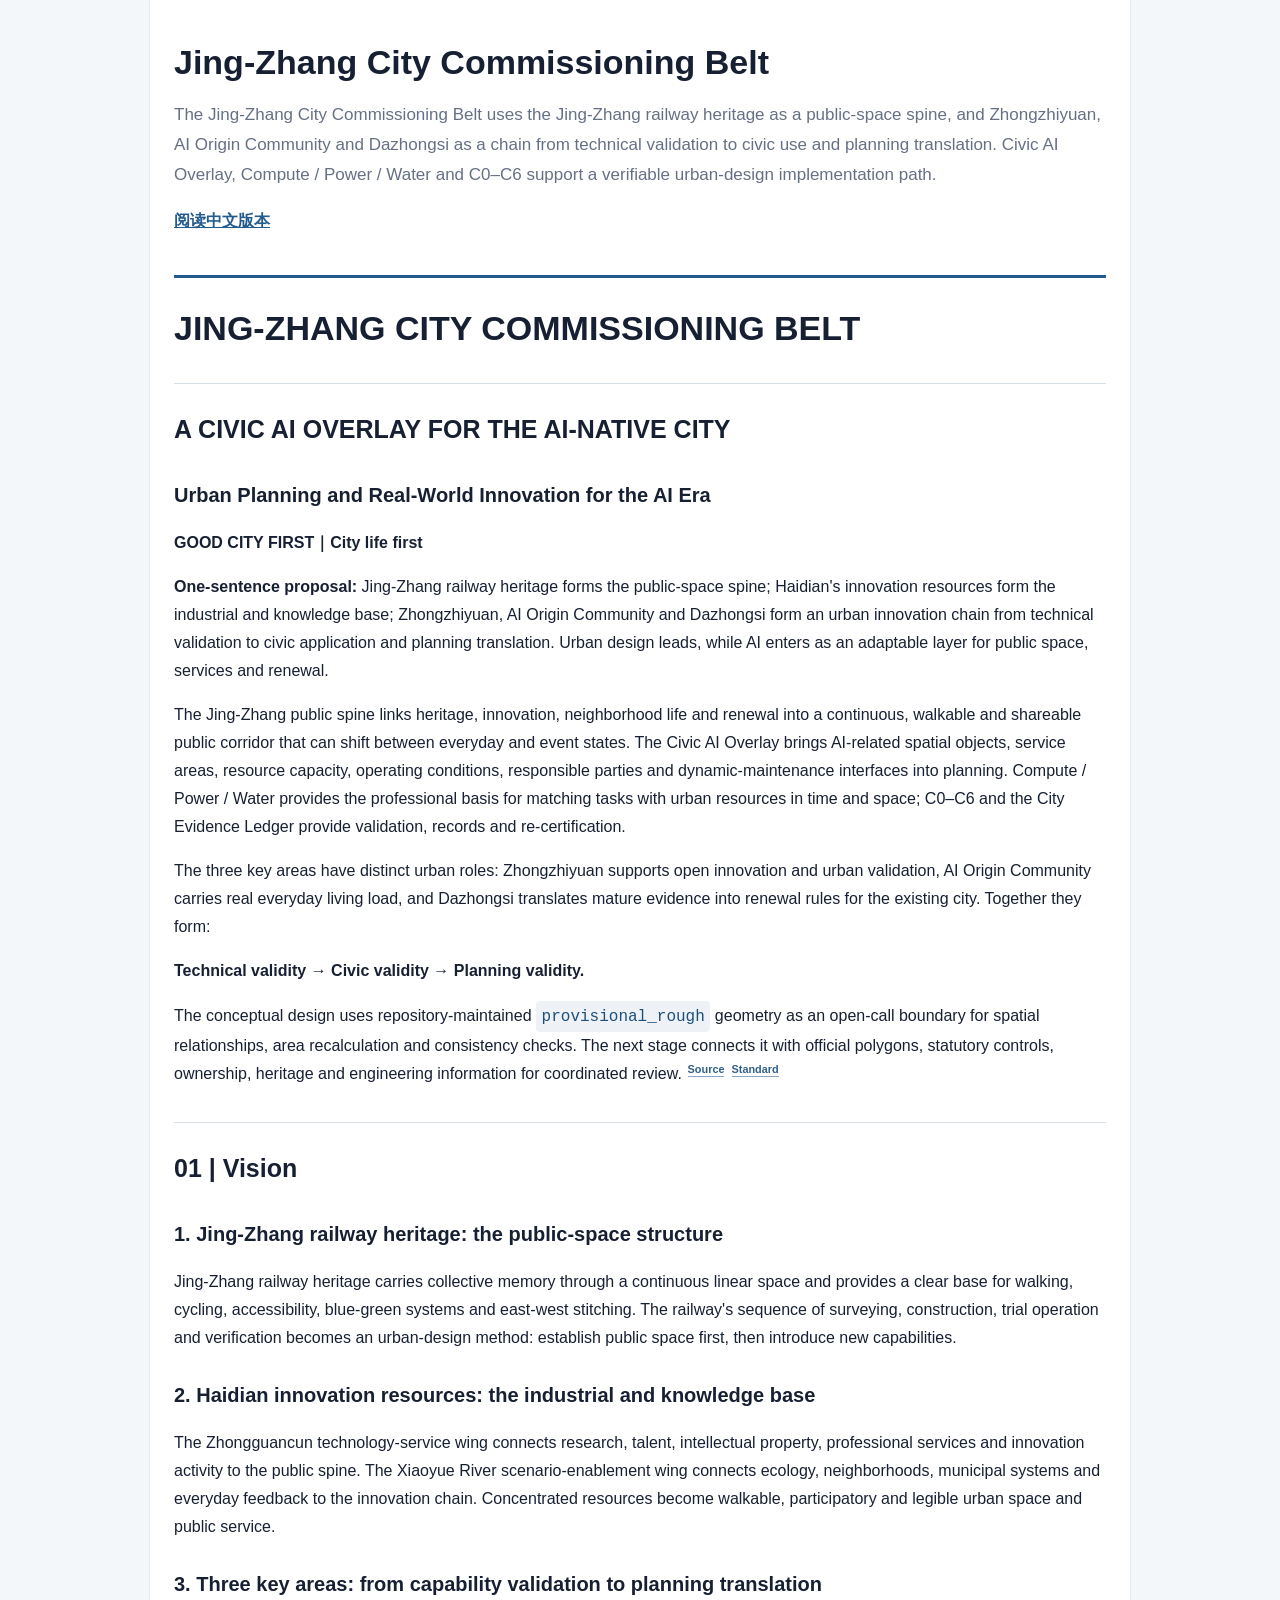
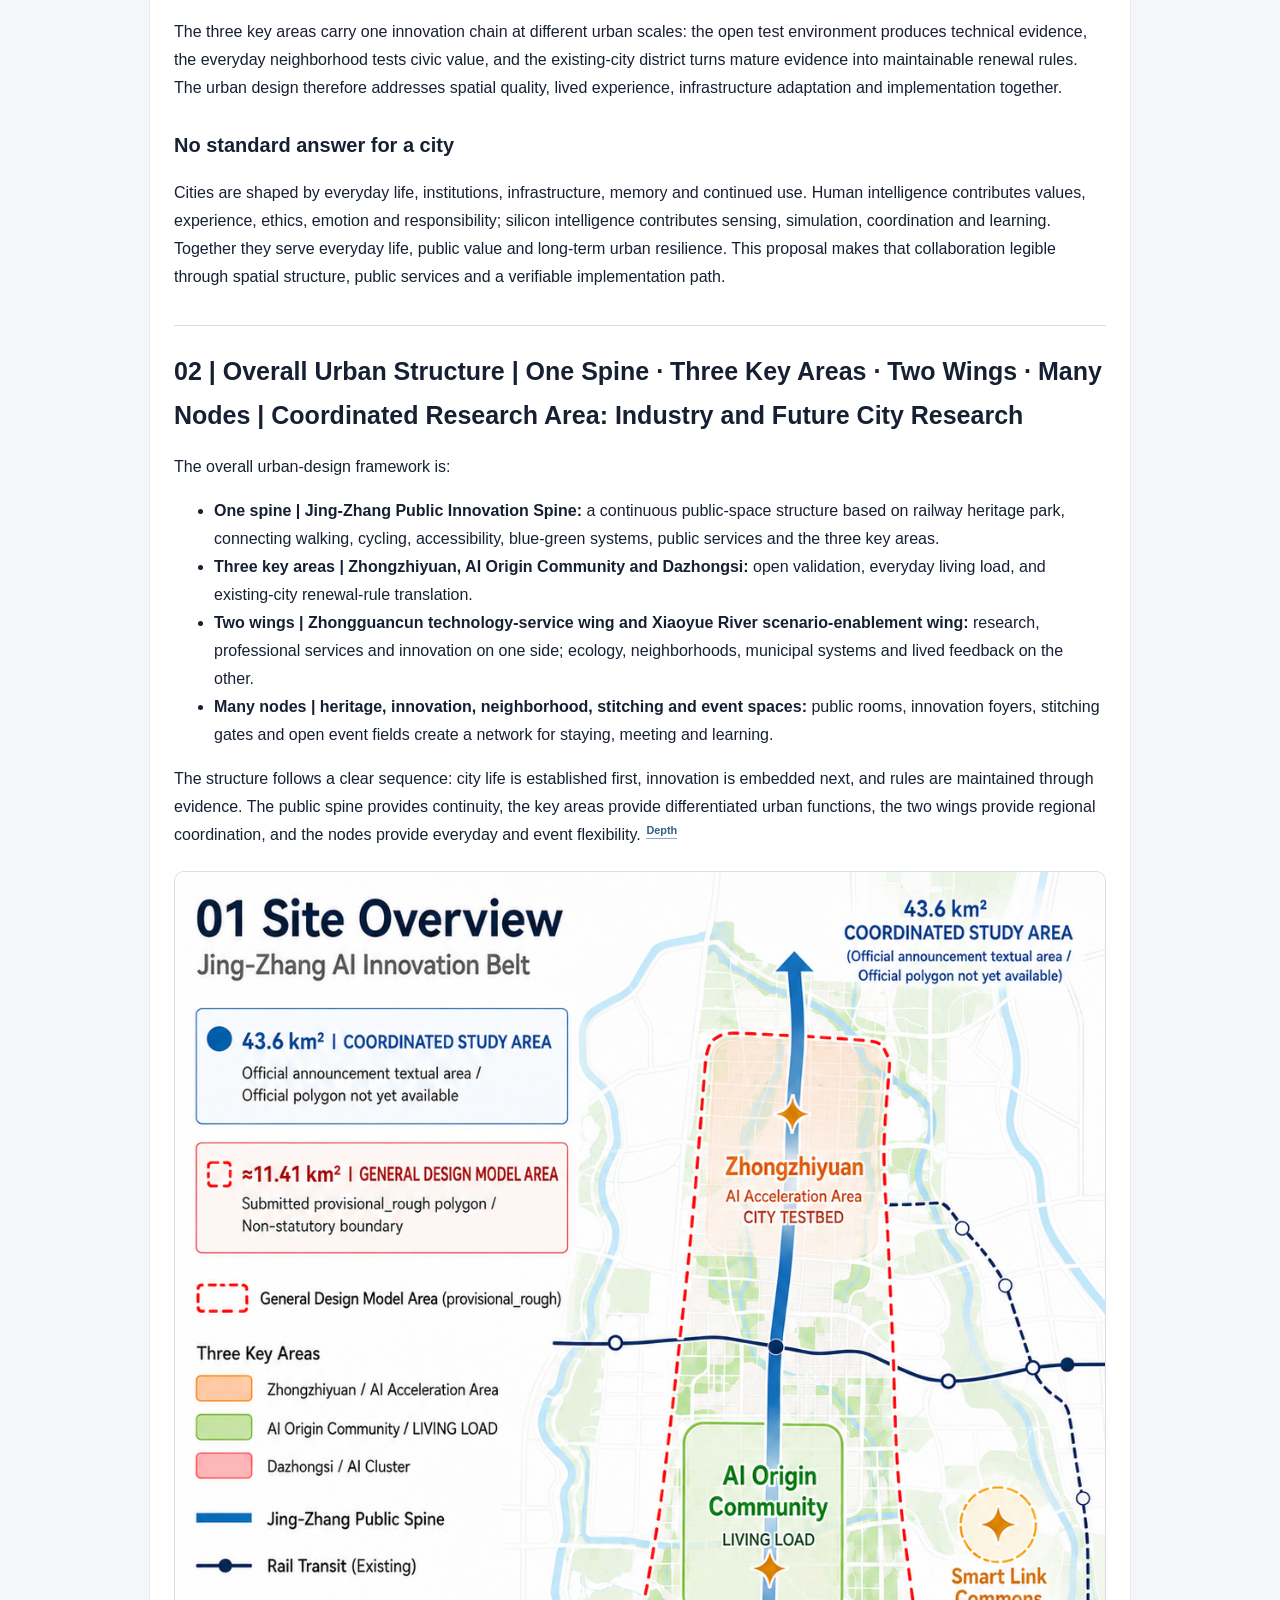
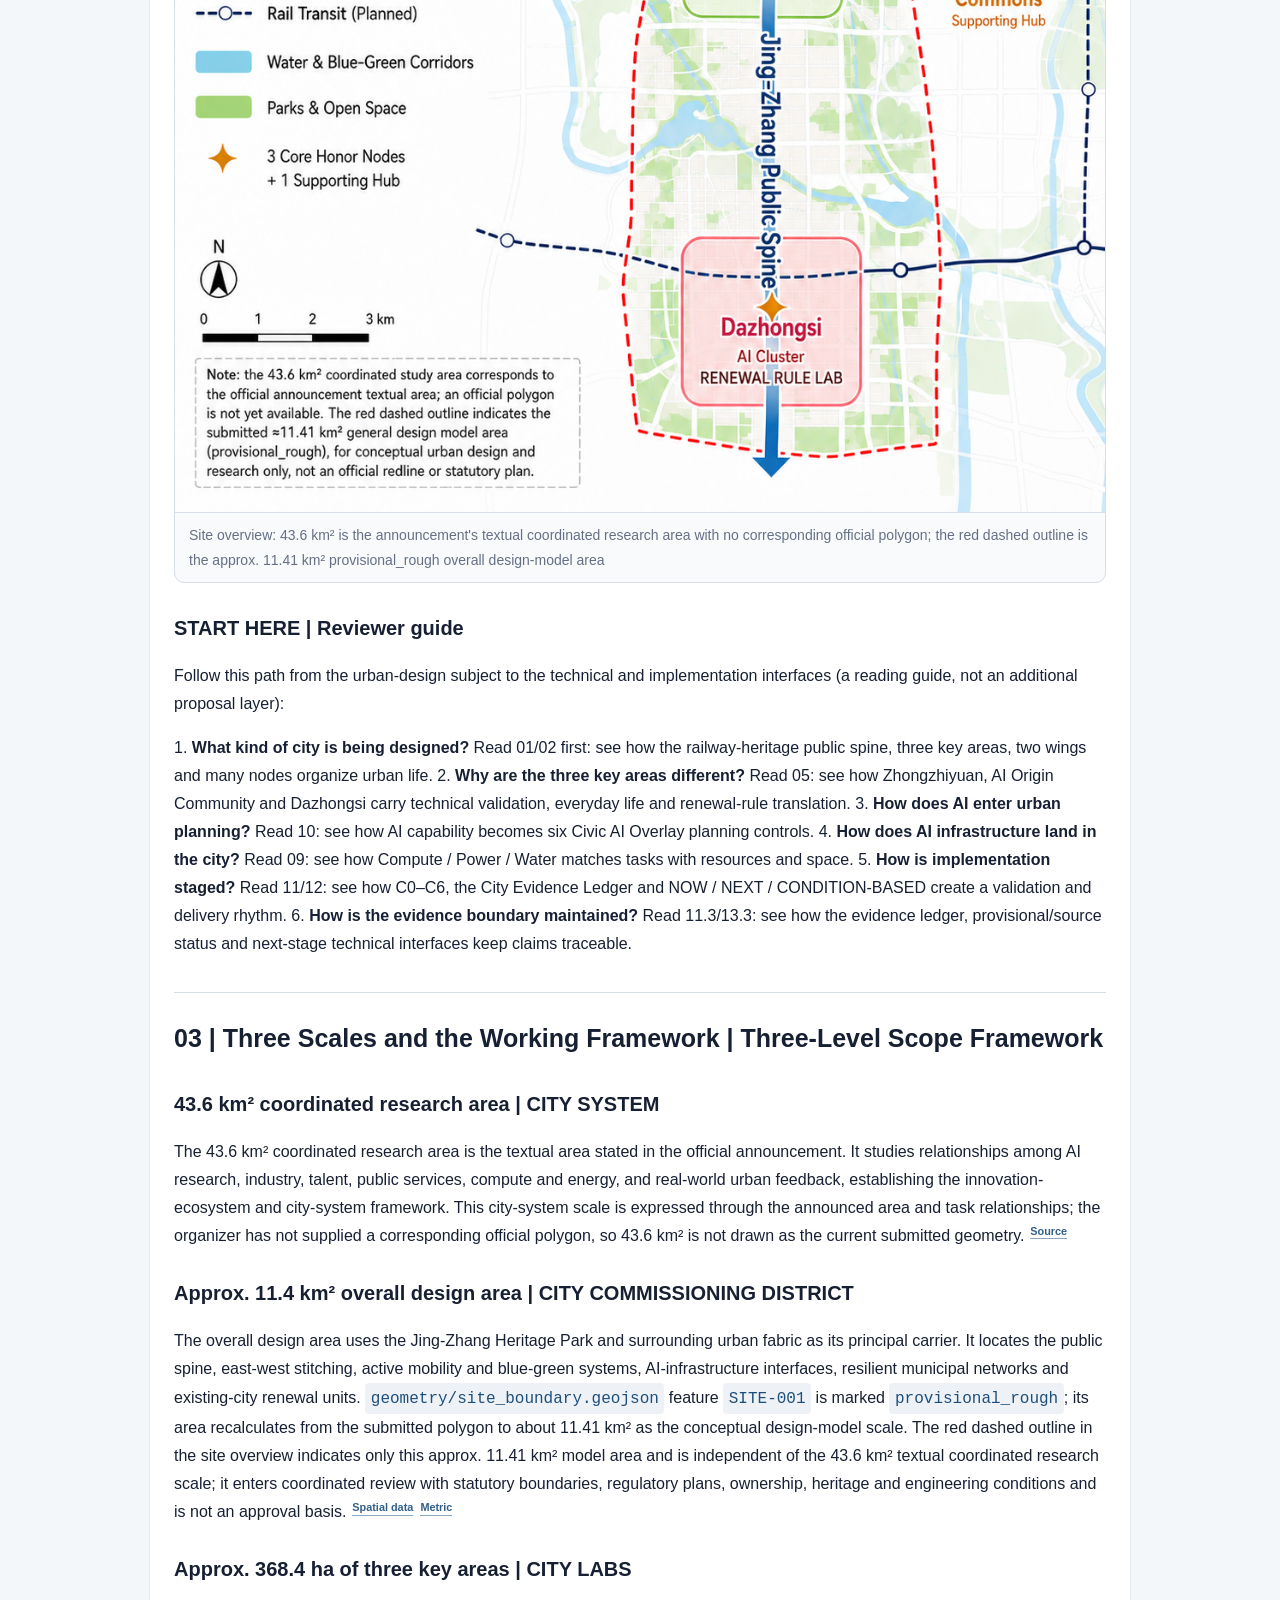
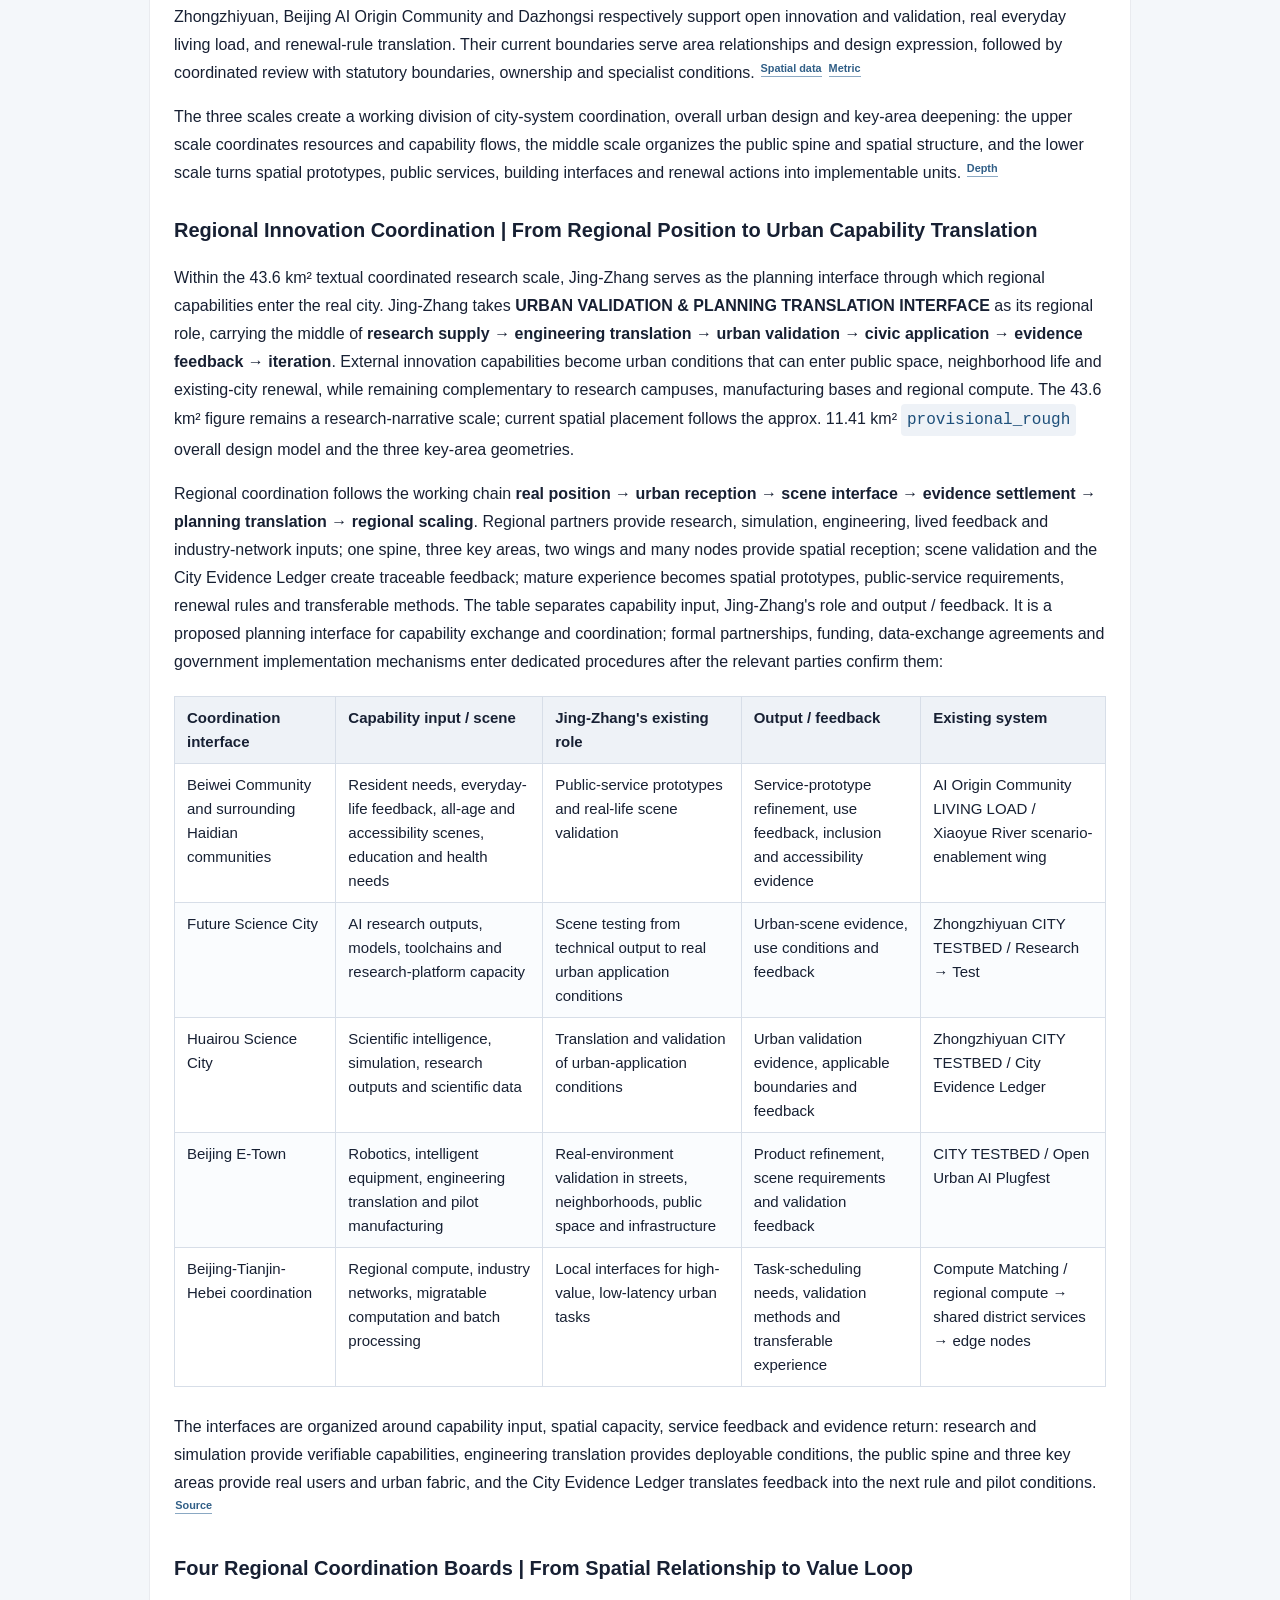
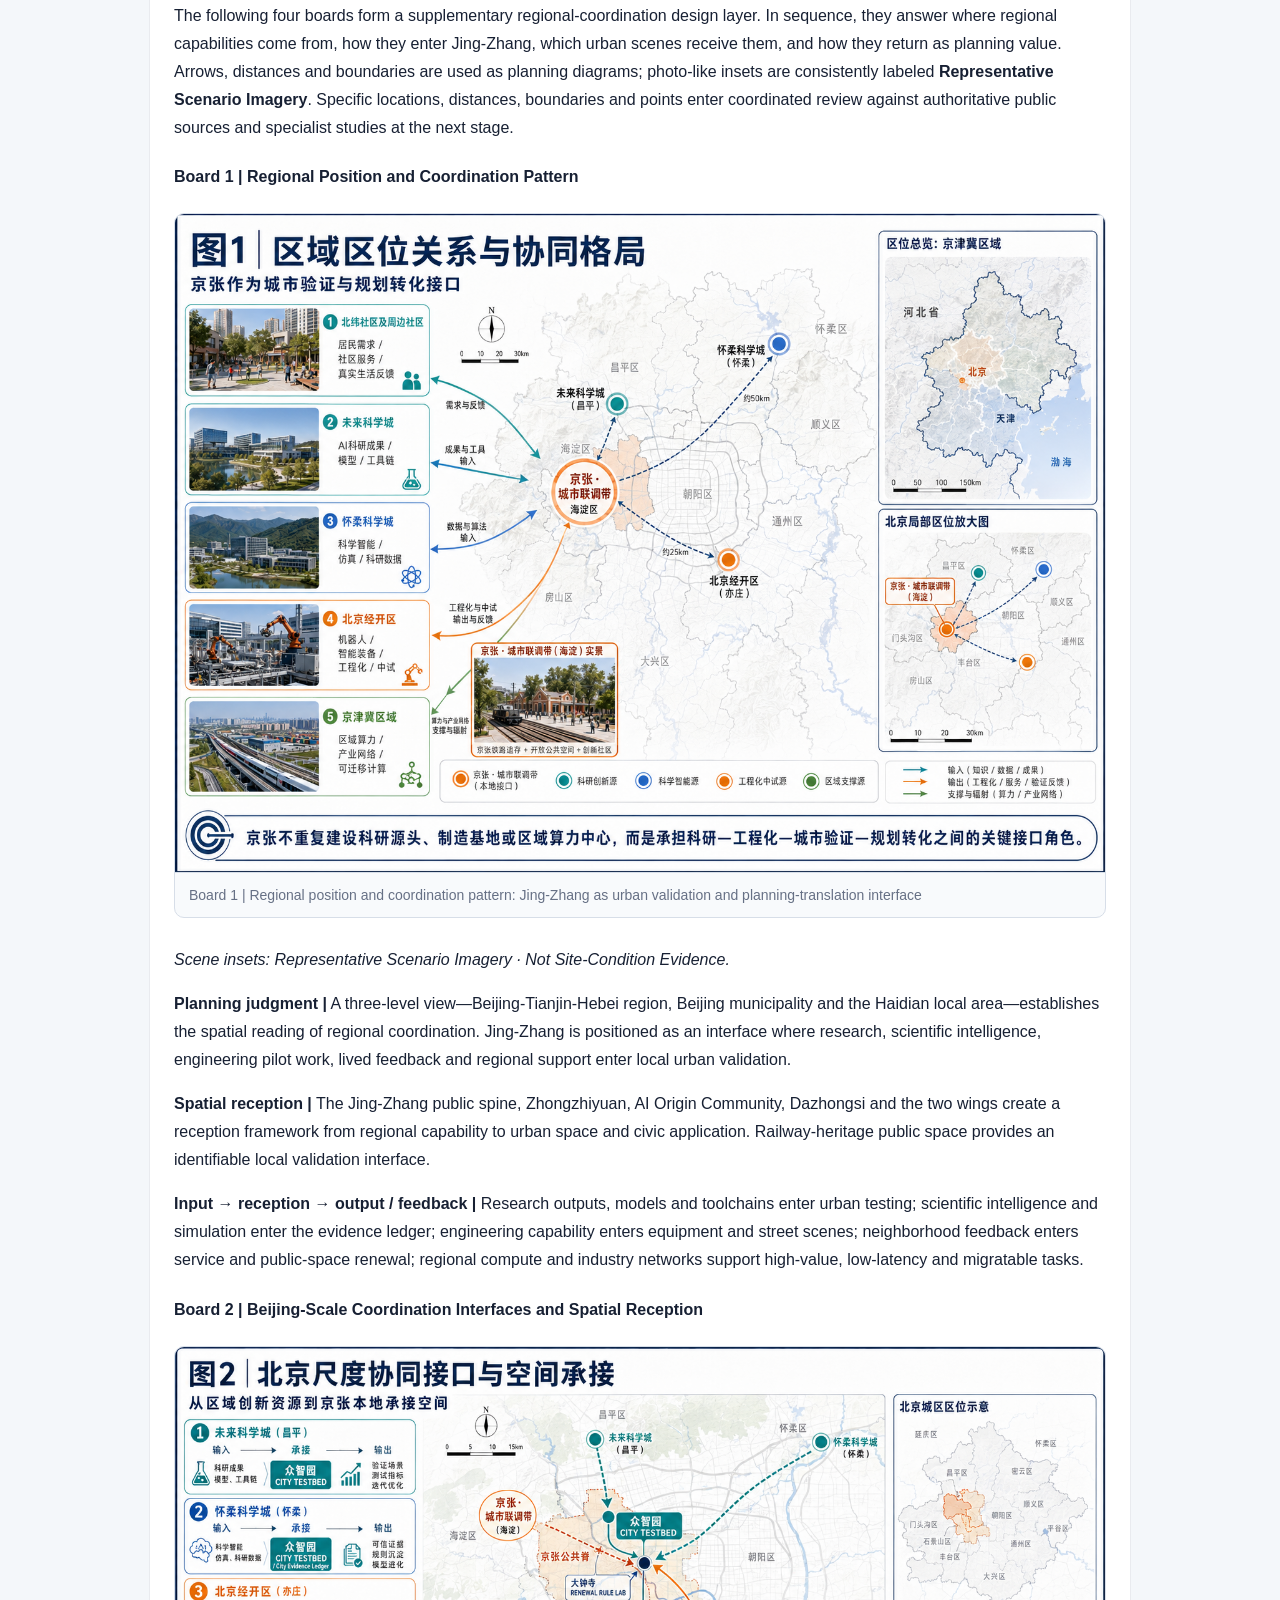
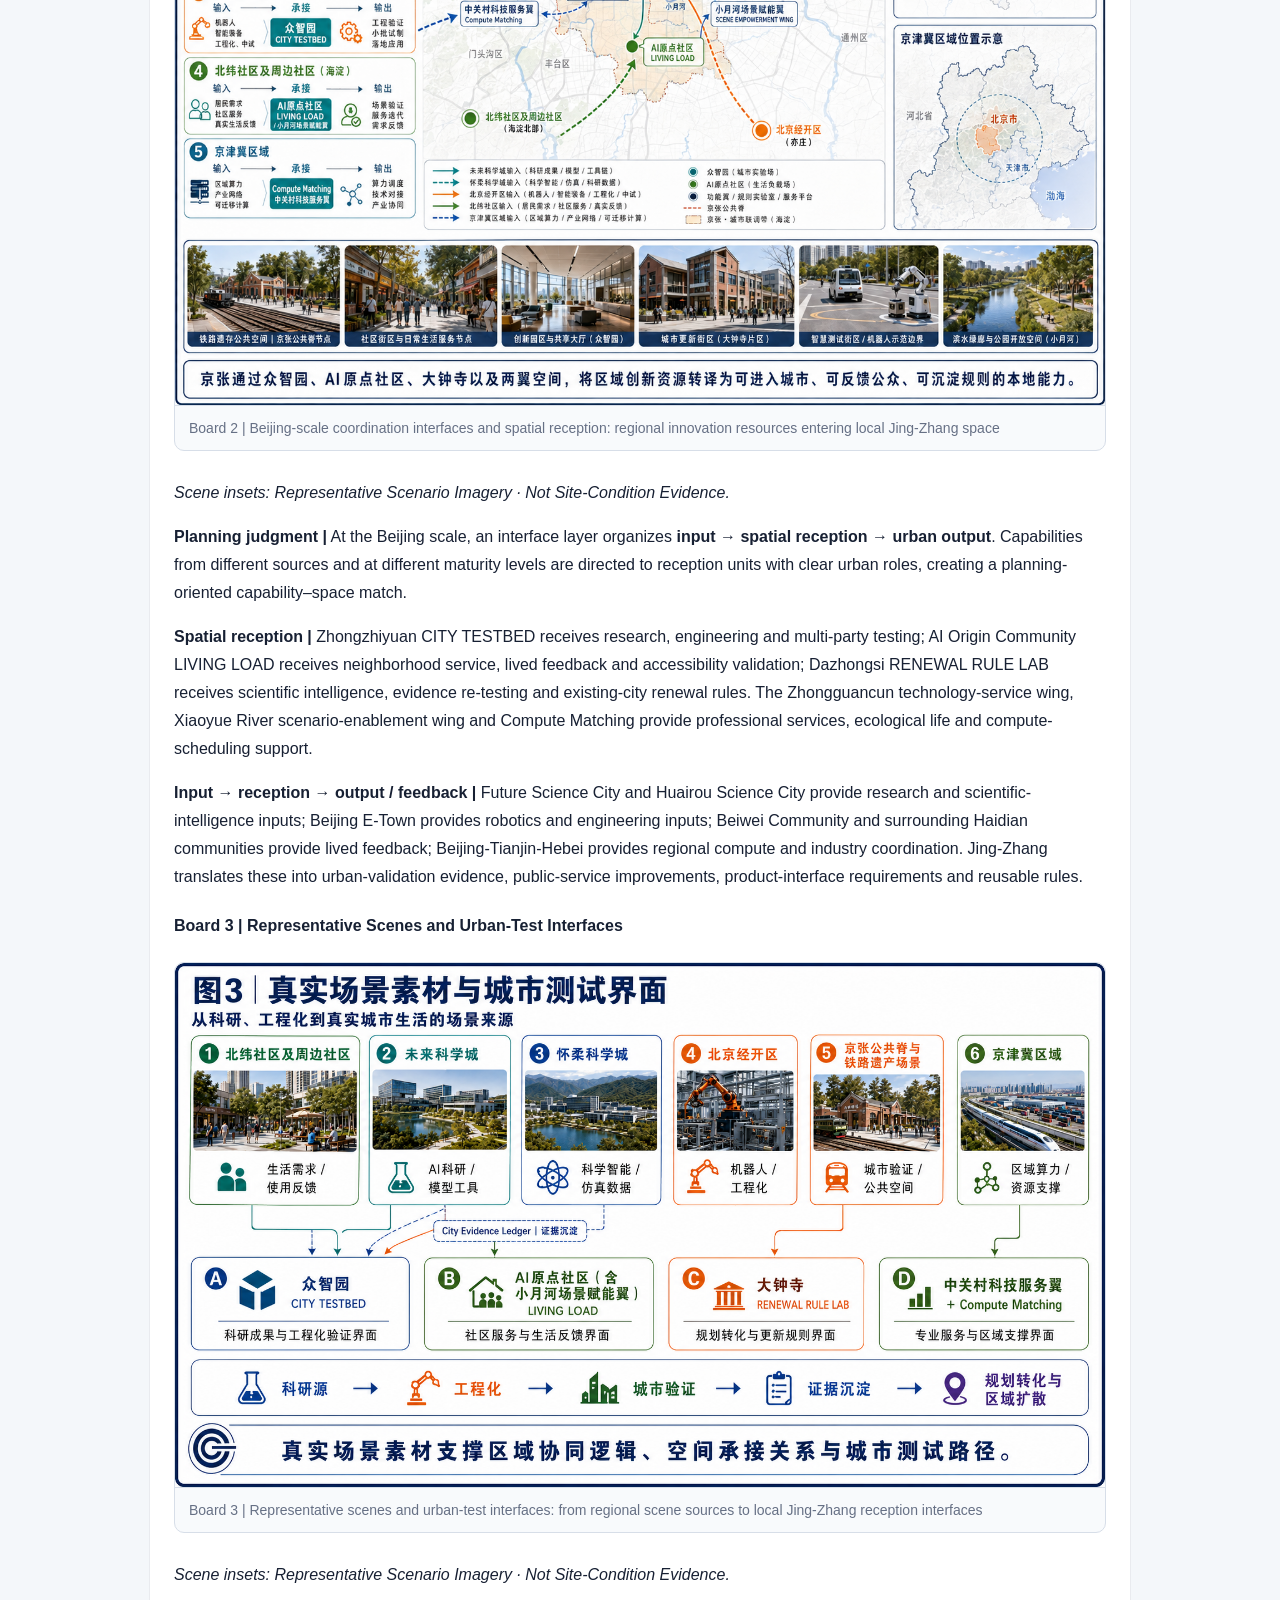
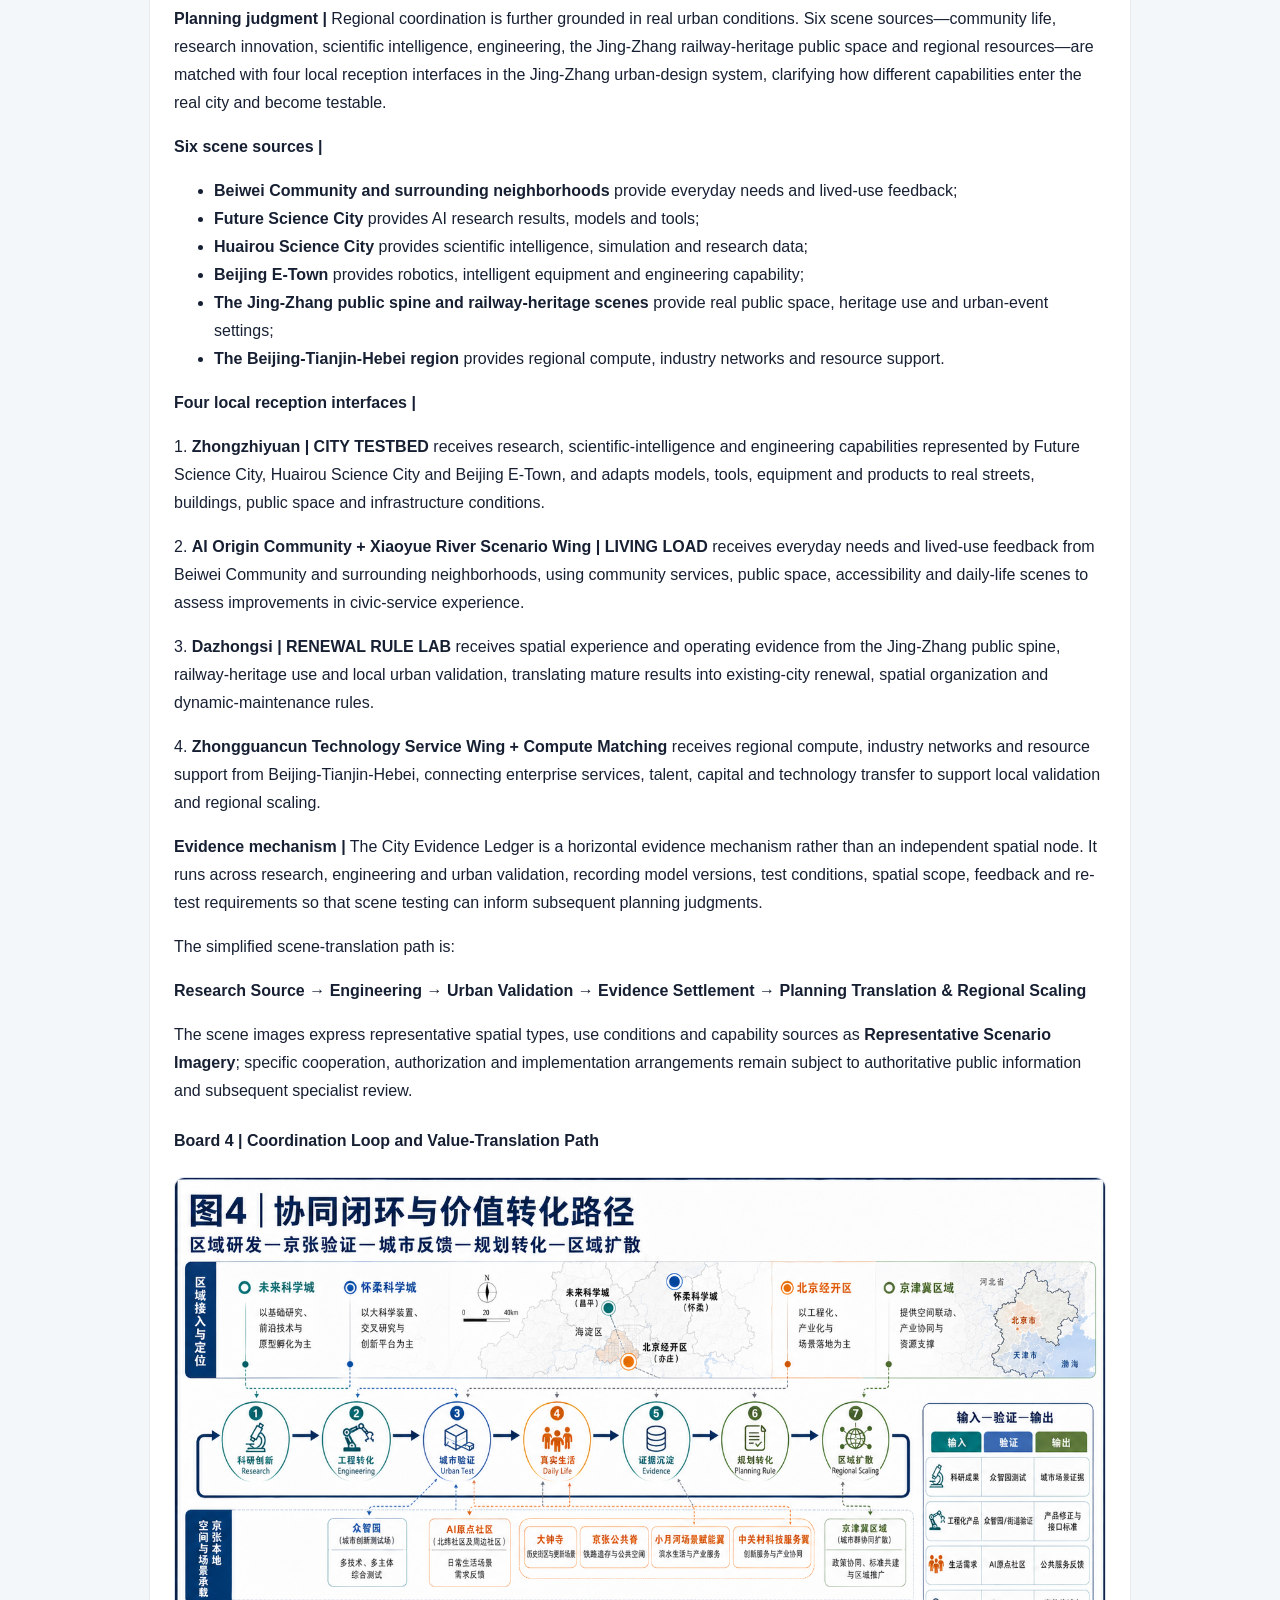
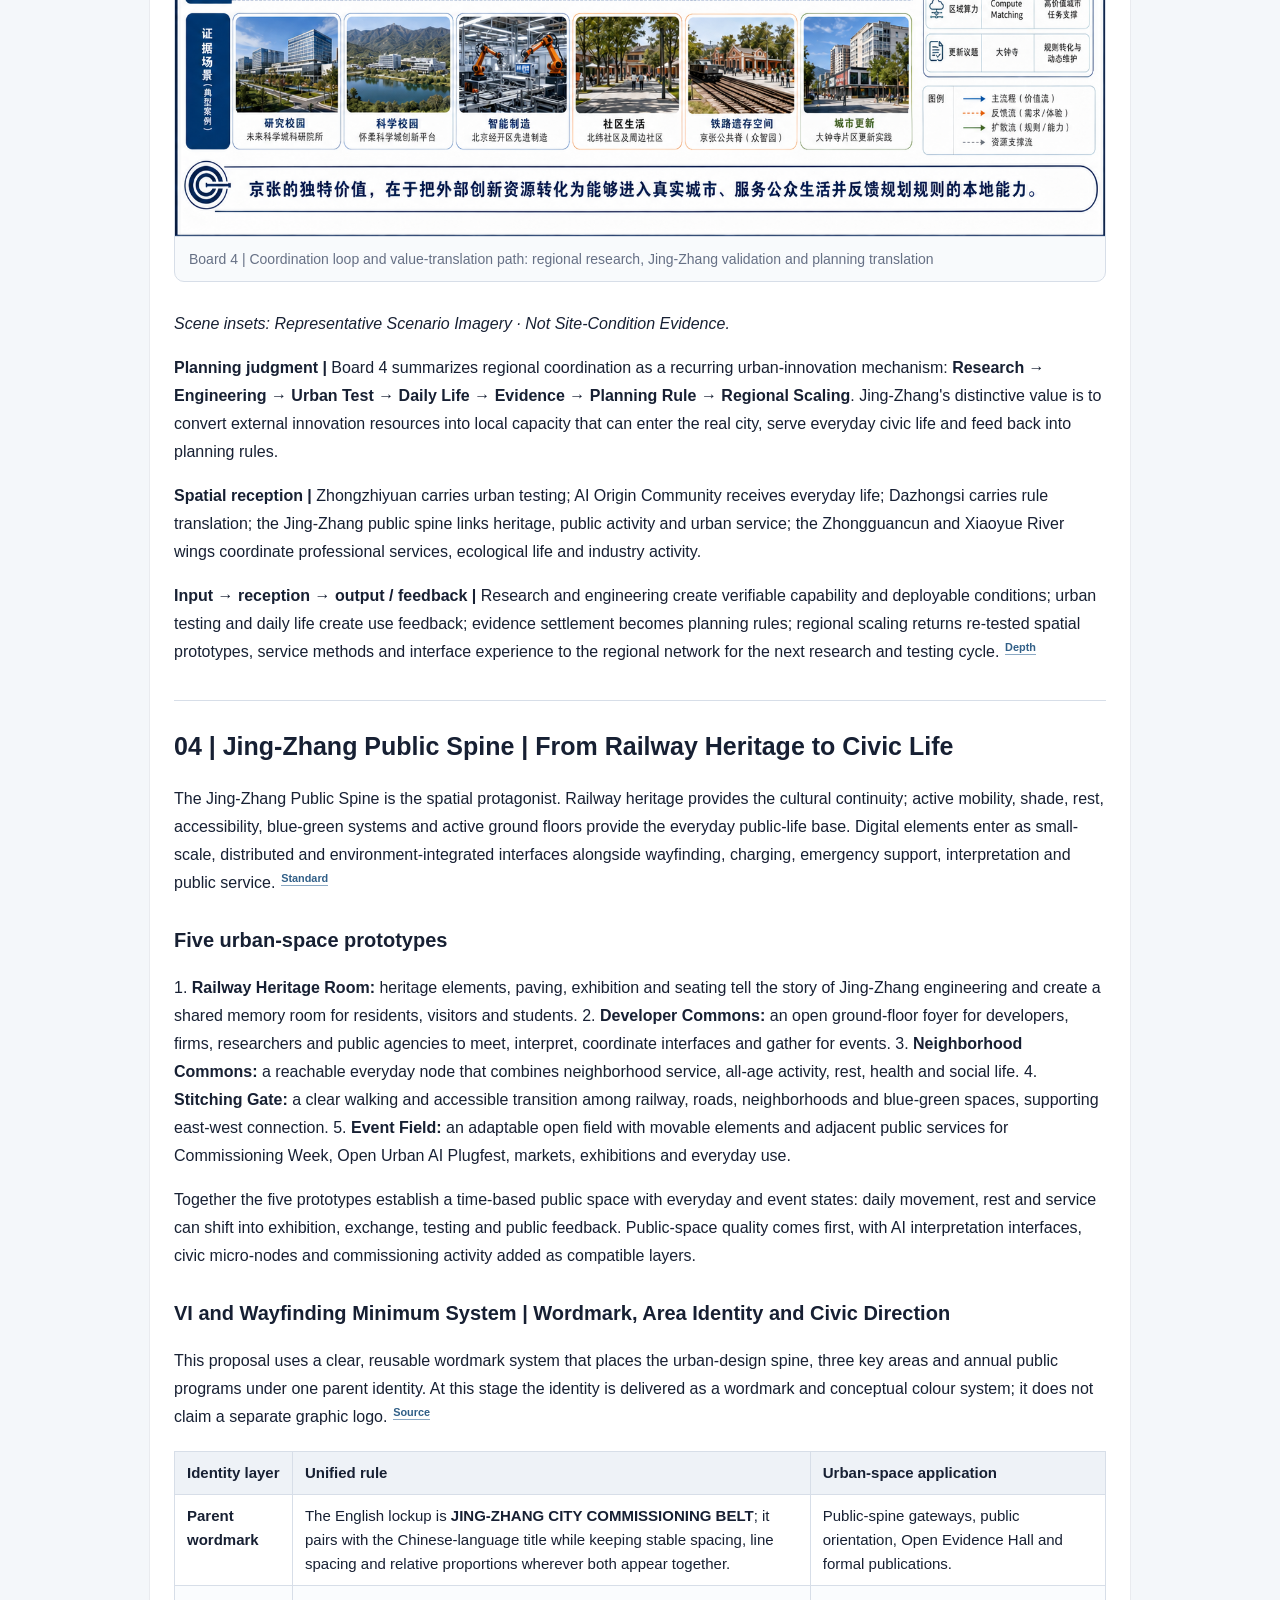
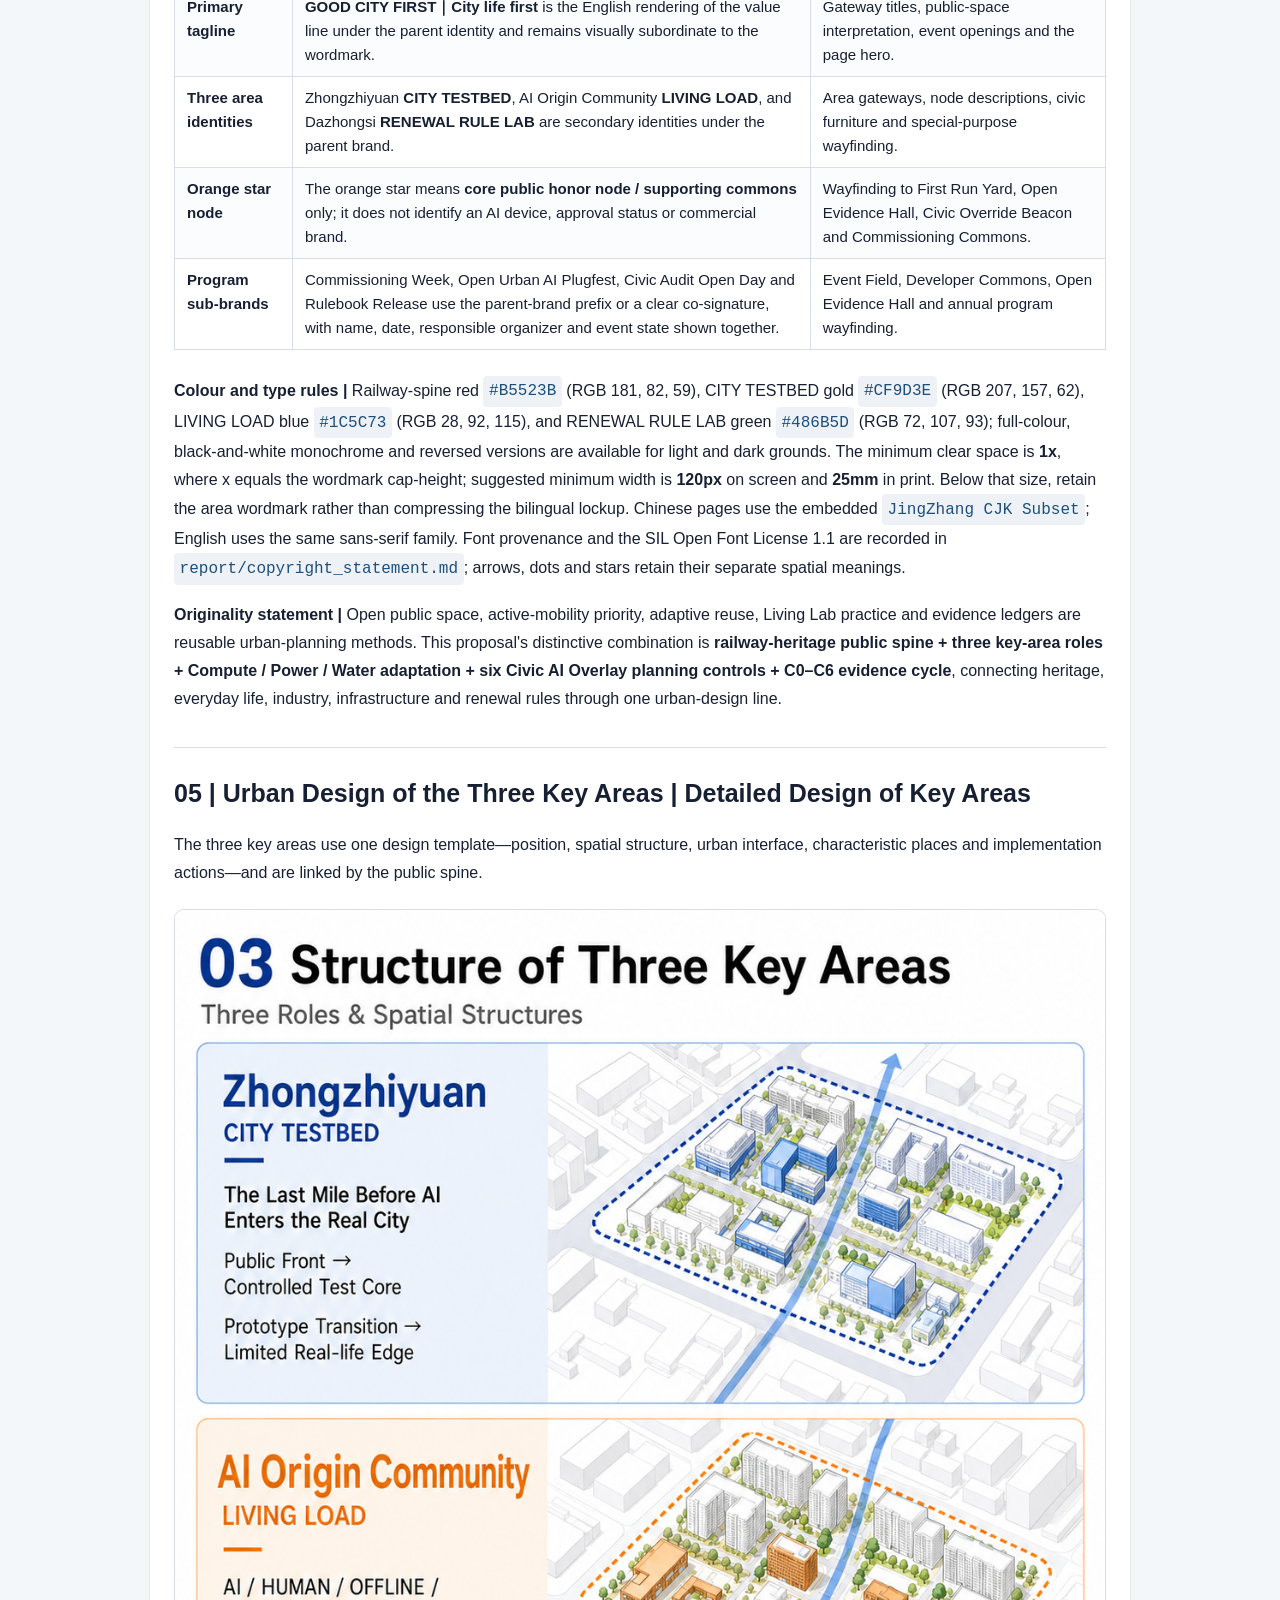
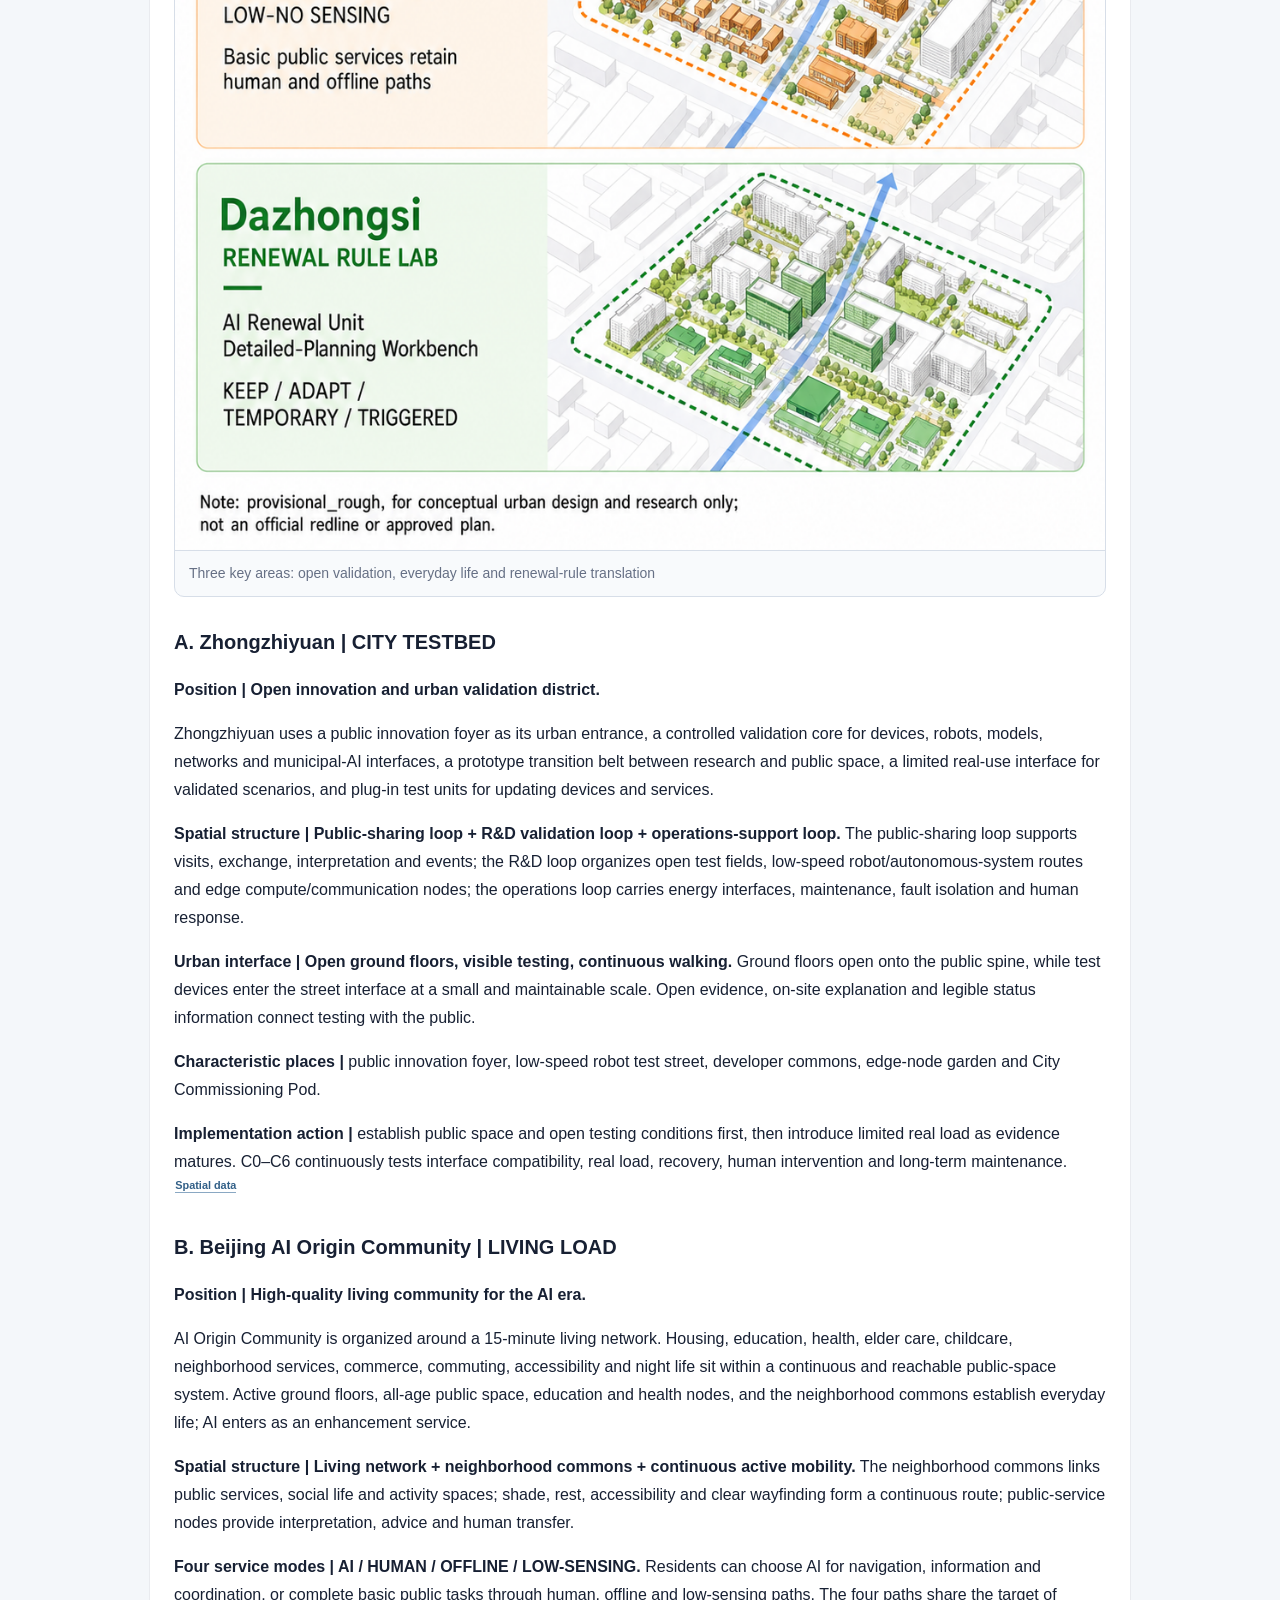
==== commit 2fec0220: "fix(submission): close visual asset provenance records" ====
--- a/submissions/brittanistrehlowll-oss/jingzhang-city-commissioning-belt/report/proposal.en.html
+++ b/submissions/brittanistrehlowll-oss/jingzhang-city-commissioning-belt/report/proposal.en.html
@@ -214,7 +214,7 @@
 <p>Together the five prototypes establish a time-based public space with everyday and event states: daily movement, rest and service can shift into exhibition, exchange, testing and public feedback. Public-space quality comes first, with AI interpretation interfaces, civic micro-nodes and commissioning activity added as compatible layers.</p>
 <h3>VI and Wayfinding Minimum System | Wordmark, Area Identity and Civic Direction</h3>
 <p>This proposal uses a clear, reusable wordmark system that places the urban-design spine, three key areas and annual public programs under one parent identity. At this stage the identity is delivered as a wordmark and conceptual colour system; it does not claim a separate graphic logo. <sup class="evidence evidence-source" data-evidence-kind="source" data-evidence-value="AGENT-TASKBOOK" title="Source: AGENT-TASKBOOK">Source</sup></p>
-<div class="proposal-table"><table><thead><tr><th>Identity layer</th><th>Unified rule</th><th>Urban-space application</th></tr></thead><tbody><tr><td><strong>Parent wordmark</strong></td><td>Chinese: <strong>京张·城市联调带</strong>; English: <strong>JING-ZHANG CITY COMMISSIONING BELT</strong>. The Chinese and English lockup keeps stable spacing, line spacing and relative proportions wherever both appear together.</td><td>Public-spine gateways, public orientation, Open Evidence Hall and formal publications.</td></tr><tr><td><strong>Primary tagline</strong></td><td><strong>GOOD CITY FIRST｜城市生活优先</strong> is the value line under the parent identity and remains visually subordinate to the wordmark.</td><td>Gateway titles, public-space interpretation, event openings and the page hero.</td></tr><tr><td><strong>Three area identities</strong></td><td>Zhongzhiyuan <strong>CITY TESTBED</strong>, AI Origin Community <strong>LIVING LOAD</strong>, and Dazhongsi <strong>RENEWAL RULE LAB</strong> are secondary identities under the parent brand.</td><td>Area gateways, node descriptions, civic furniture and special-purpose wayfinding.</td></tr><tr><td><strong>Orange star node</strong></td><td>The orange star means <strong>core public honor node / supporting commons</strong> only; it does not identify an AI device, approval status or commercial brand.</td><td>Wayfinding to First Run Yard, Open Evidence Hall, Civic Override Beacon and Commissioning Commons.</td></tr><tr><td><strong>Program sub-brands</strong></td><td>Commissioning Week, Open Urban AI Plugfest, Civic Audit Open Day and Rulebook Release use the parent-brand prefix or a clear co-signature, with name, date, responsible organizer and event state shown together.</td><td>Event Field, Developer Commons, Open Evidence Hall and annual program wayfinding.</td></tr></tbody></table></div>
+<div class="proposal-table"><table><thead><tr><th>Identity layer</th><th>Unified rule</th><th>Urban-space application</th></tr></thead><tbody><tr><td><strong>Parent wordmark</strong></td><td>The English lockup is <strong>JING-ZHANG CITY COMMISSIONING BELT</strong>; it pairs with the Chinese-language title while keeping stable spacing, line spacing and relative proportions wherever both appear together.</td><td>Public-spine gateways, public orientation, Open Evidence Hall and formal publications.</td></tr><tr><td><strong>Primary tagline</strong></td><td><strong>GOOD CITY FIRST｜City life first</strong> is the English rendering of the value line under the parent identity and remains visually subordinate to the wordmark.</td><td>Gateway titles, public-space interpretation, event openings and the page hero.</td></tr><tr><td><strong>Three area identities</strong></td><td>Zhongzhiyuan <strong>CITY TESTBED</strong>, AI Origin Community <strong>LIVING LOAD</strong>, and Dazhongsi <strong>RENEWAL RULE LAB</strong> are secondary identities under the parent brand.</td><td>Area gateways, node descriptions, civic furniture and special-purpose wayfinding.</td></tr><tr><td><strong>Orange star node</strong></td><td>The orange star means <strong>core public honor node / supporting commons</strong> only; it does not identify an AI device, approval status or commercial brand.</td><td>Wayfinding to First Run Yard, Open Evidence Hall, Civic Override Beacon and Commissioning Commons.</td></tr><tr><td><strong>Program sub-brands</strong></td><td>Commissioning Week, Open Urban AI Plugfest, Civic Audit Open Day and Rulebook Release use the parent-brand prefix or a clear co-signature, with name, date, responsible organizer and event state shown together.</td><td>Event Field, Developer Commons, Open Evidence Hall and annual program wayfinding.</td></tr></tbody></table></div>
 <p><strong>Colour and type rules |</strong> Railway-spine red <code>#B5523B</code> (RGB 181, 82, 59), CITY TESTBED gold <code>#CF9D3E</code> (RGB 207, 157, 62), LIVING LOAD blue <code>#1C5C73</code> (RGB 28, 92, 115), and RENEWAL RULE LAB green <code>#486B5D</code> (RGB 72, 107, 93); full-colour, black-and-white monochrome and reversed versions are available for light and dark grounds. The minimum clear space is <strong>1x</strong>, where x equals the wordmark cap-height; suggested minimum width is <strong>120px</strong> on screen and <strong>25mm</strong> in print. Below that size, retain the area wordmark rather than compressing the bilingual lockup. Chinese pages use the embedded <code>JingZhang CJK Subset</code>; English uses the same sans-serif family. Font provenance and the SIL Open Font License 1.1 are recorded in <code>report/copyright_statement.md</code>; arrows, dots and stars retain their separate spatial meanings.</p>
 <p><strong>Originality statement |</strong> Open public space, active-mobility priority, adaptive reuse, Living Lab practice and evidence ledgers are reusable urban-planning methods. This proposal&#x27;s distinctive combination is <strong>railway-heritage public spine + three key-area roles + Compute / Power / Water adaptation + six Civic AI Overlay planning controls + C0–C6 evidence cycle</strong>, connecting heritage, everyday life, industry, infrastructure and renewal rules through one urban-design line.</p>
 <h2>05 | Urban Design of the Three Key Areas | Detailed Design of Key Areas</h2>
@@ -431,7 +431,7 @@
 <figure class="proposal-figure"><img src="../assets/figures/metrics-evidence.en.png" alt="Metrics, six Civic AI Overlay planning controls and evidence chain"><figcaption>Metrics, six Civic AI Overlay planning controls and evidence chain</figcaption></figure>
 <p>Board 05 has been updated in bilingual versions and now consistently presents <strong>six planning controls</strong> (spatial access, service range, resource capacity, operating conditions, responsible party and dynamic maintenance), aligned with this section, <code>metrics.json</code> and the structured Civic AI Overlay rules. Asset source, input/base-map record, processing and public-submission-rights status are recorded in <code>report/copyright_statement.md</code> and <code>sources.json</code> under <code>visual_asset_provenance</code>. <sup class="evidence evidence-source" data-evidence-kind="source" data-evidence-value="VISUAL-ASSET-PROVENANCE" title="Source: VISUAL-ASSET-PROVENANCE">Source</sup></p>
 <h3>13.3 Technical boundaries and next-stage interfaces</h3>
-<p>1. <strong>Research scale, conceptual-design boundary and statutory-boundary coordination.</strong> The 43.6 km² figure carries the announcement&#x27;s research scale; the <code>provisional_rough</code> polygon in <code>geometry/site_boundary.geojson</code> supports open-call conceptual design, area recalculation and spatial consistency, currently recalculating to about 11.41 km². Official polygons, statutory controls, ownership, heritage and engineering information trigger coordinated review of areas, ratios, parcels and interfaces. <sup class="evidence evidence-depth" data-evidence-kind="depth" data-evidence-value="risk_missing_data" title="Depth: risk_missing_data">Depth</sup> 2. <strong>Missing parameters remain <code>unknown / to verify</code>.</strong> FAR, height, density, population capacity, road redlines, heritage lines, municipal capacity, airspace management, MW, MVA, water volume, pipe diameter, equipment spacing, test duration, investment and return are carried into next-stage planning, ownership, heritage and engineering checks. 3. <strong>Urban base and AI layer coordinate.</strong> AI nodes provide prediction, simulation, scheduling and explanation; roads, power, water, drainage, fire safety, communications, railway and emergency systems remain organized through ordinary engineering and operating responsibility. The AI layer keeps clear interfaces with the urban base, while basic public services retain human, offline and low/no-sensing paths. 4. <strong>Participation and professional procedures.</strong> AI supports evidence organization, rule search, option comparison and version maintenance; judgments concerning public rights, land, demolition, compensation and statutory planning proceed through real public participation, professional review and authorized procedures. 5. <strong>Operational safety and copyright.</strong> AI capabilities use pause, isolation, degradation, rollback and exit; the cover, land-use board, architecture visuals and regional-coordination boards are labeled as AI/digitally generated conceptual illustrations or representative scenario imagery. Per-asset source, generation tool/model, input material, processing and public-submission-rights status are registered in <code>report/copyright_statement.md</code> and <code>sources.json</code>; the participant has confirmed public-submission rights for the delivered asset set in the stated PR, Gallery, Proposal Page and A3/A0 PDF scope. Tool/model, base-map and third-party-material details not supplied with the original attachments remain recorded as not bundled and are not expanded into additional factual claims. The public repository contains no known uncleared internal base maps, non-public metrics, personal information or restricted engineering material. <sup class="evidence evidence-standard" data-evidence-kind="standard" data-evidence-value="GENERATIVE-AI-INTERIM-MEASURES" title="Standard: GENERATIVE-AI-INTERIM-MEASURES">Standard</sup> 6. <strong>Regional-coordination fact boundary.</strong> The regional innovation interfaces are planning-level capability interfaces and potential coordination paths. They do not establish named partnerships, funding arrangements, data-exchange agreements or government implementation arrangements; once participating parties confirm involvement, responsibility, data boundaries, service levels and exit mechanisms can be developed in the next stage.</p>
+<p>1. <strong>Research scale, conceptual-design boundary and statutory-boundary coordination.</strong> The 43.6 km² figure carries the announcement&#x27;s research scale; the <code>provisional_rough</code> polygon in <code>geometry/site_boundary.geojson</code> supports open-call conceptual design, area recalculation and spatial consistency, currently recalculating to about 11.41 km². Official polygons, statutory controls, ownership, heritage and engineering information trigger coordinated review of areas, ratios, parcels and interfaces. <sup class="evidence evidence-depth" data-evidence-kind="depth" data-evidence-value="risk_missing_data" title="Depth: risk_missing_data">Depth</sup> 2. <strong>Missing parameters remain <code>unknown / to verify</code>.</strong> FAR, height, density, population capacity, road redlines, heritage lines, municipal capacity, airspace management, MW, MVA, water volume, pipe diameter, equipment spacing, test duration, investment and return are carried into next-stage planning, ownership, heritage and engineering checks. 3. <strong>Urban base and AI layer coordinate.</strong> AI nodes provide prediction, simulation, scheduling and explanation; roads, power, water, drainage, fire safety, communications, railway and emergency systems remain organized through ordinary engineering and operating responsibility. The AI layer keeps clear interfaces with the urban base, while basic public services retain human, offline and low/no-sensing paths. 4. <strong>Participation and professional procedures.</strong> AI supports evidence organization, rule search, option comparison and version maintenance; judgments concerning public rights, land, demolition, compensation and statutory planning proceed through real public participation, professional review and authorized procedures. 5. <strong>Operational safety and copyright.</strong> AI capabilities use pause, isolation, degradation, rollback and exit; the cover, land-use board, architecture visuals and regional-coordination boards are labeled as AI/digitally generated conceptual illustrations or representative scenario imagery. Per-asset source, generation tool/model, input material, processing and public-submission-rights status are registered in <code>report/copyright_statement.md</code> and <code>sources.json</code>; the participant has confirmed public-submission rights for VIS-001–VIS-018 in the competition submission, GitHub PR, Gallery, Proposal Page and A3/A0 PDF scope. Historical tool/model, version, date, full-prompt and third-party-credential details were not retained as production metadata; each asset&#x27;s base-map and personal-data status is explicit in the provenance ledger, and the visuals are not used as existing-site or statutory factual evidence. The public repository contains no known uncleared internal base maps, non-public metrics, personal information or restricted engineering material. <sup class="evidence evidence-standard" data-evidence-kind="standard" data-evidence-value="GENERATIVE-AI-INTERIM-MEASURES" title="Standard: GENERATIVE-AI-INTERIM-MEASURES">Standard</sup> 6. <strong>Regional-coordination fact boundary.</strong> The regional innovation interfaces are planning-level capability interfaces and potential coordination paths. They do not establish named partnerships, funding arrangements, data-exchange agreements or government implementation arrangements; once participating parties confirm involvement, responsibility, data boundaries, service levels and exit mechanisms can be developed in the next stage.</p>
 <h3>13.4 References</h3>
 <p>The machine-readable source list is <code>sources.json</code>; compliance coverage is in <code>compliance_matrix.json</code>, professional standards in <code>standard_matrix.json</code>, and design-depth evidence in <code>design_depth_matrix.json</code>. Standards and design depth map to sections, layers, metrics, sources, assumptions and <code>completeness_limited_by</code>, keeping the conceptual package and next-stage interfaces explicit.</p>
 <p>The organizer announcement and taskbook establish the three scales, three positionings, five functions, Three Zones-Two Wings and agent.1–agent.6. Provisional geometry supports conceptual design and consistency review; international cases provide mechanism-level comparison only. Missing FAR, height, ownership, heritage, municipal capacity, airspace, road-redline and engineering parameters remain <code>unknown</code> or conditional and trigger coordinated review and recalculation when authoritative information is released. <sup class="evidence evidence-source" data-evidence-kind="source" data-evidence-value="SOURCE-REGISTRY" title="Source: SOURCE-REGISTRY">Source</sup> <sup class="evidence evidence-standard" data-evidence-kind="standard" data-evidence-value="PROJECT-OFFICIAL-ANNOUNCEMENT" title="Standard: PROJECT-OFFICIAL-ANNOUNCEMENT">Standard</sup></p>
